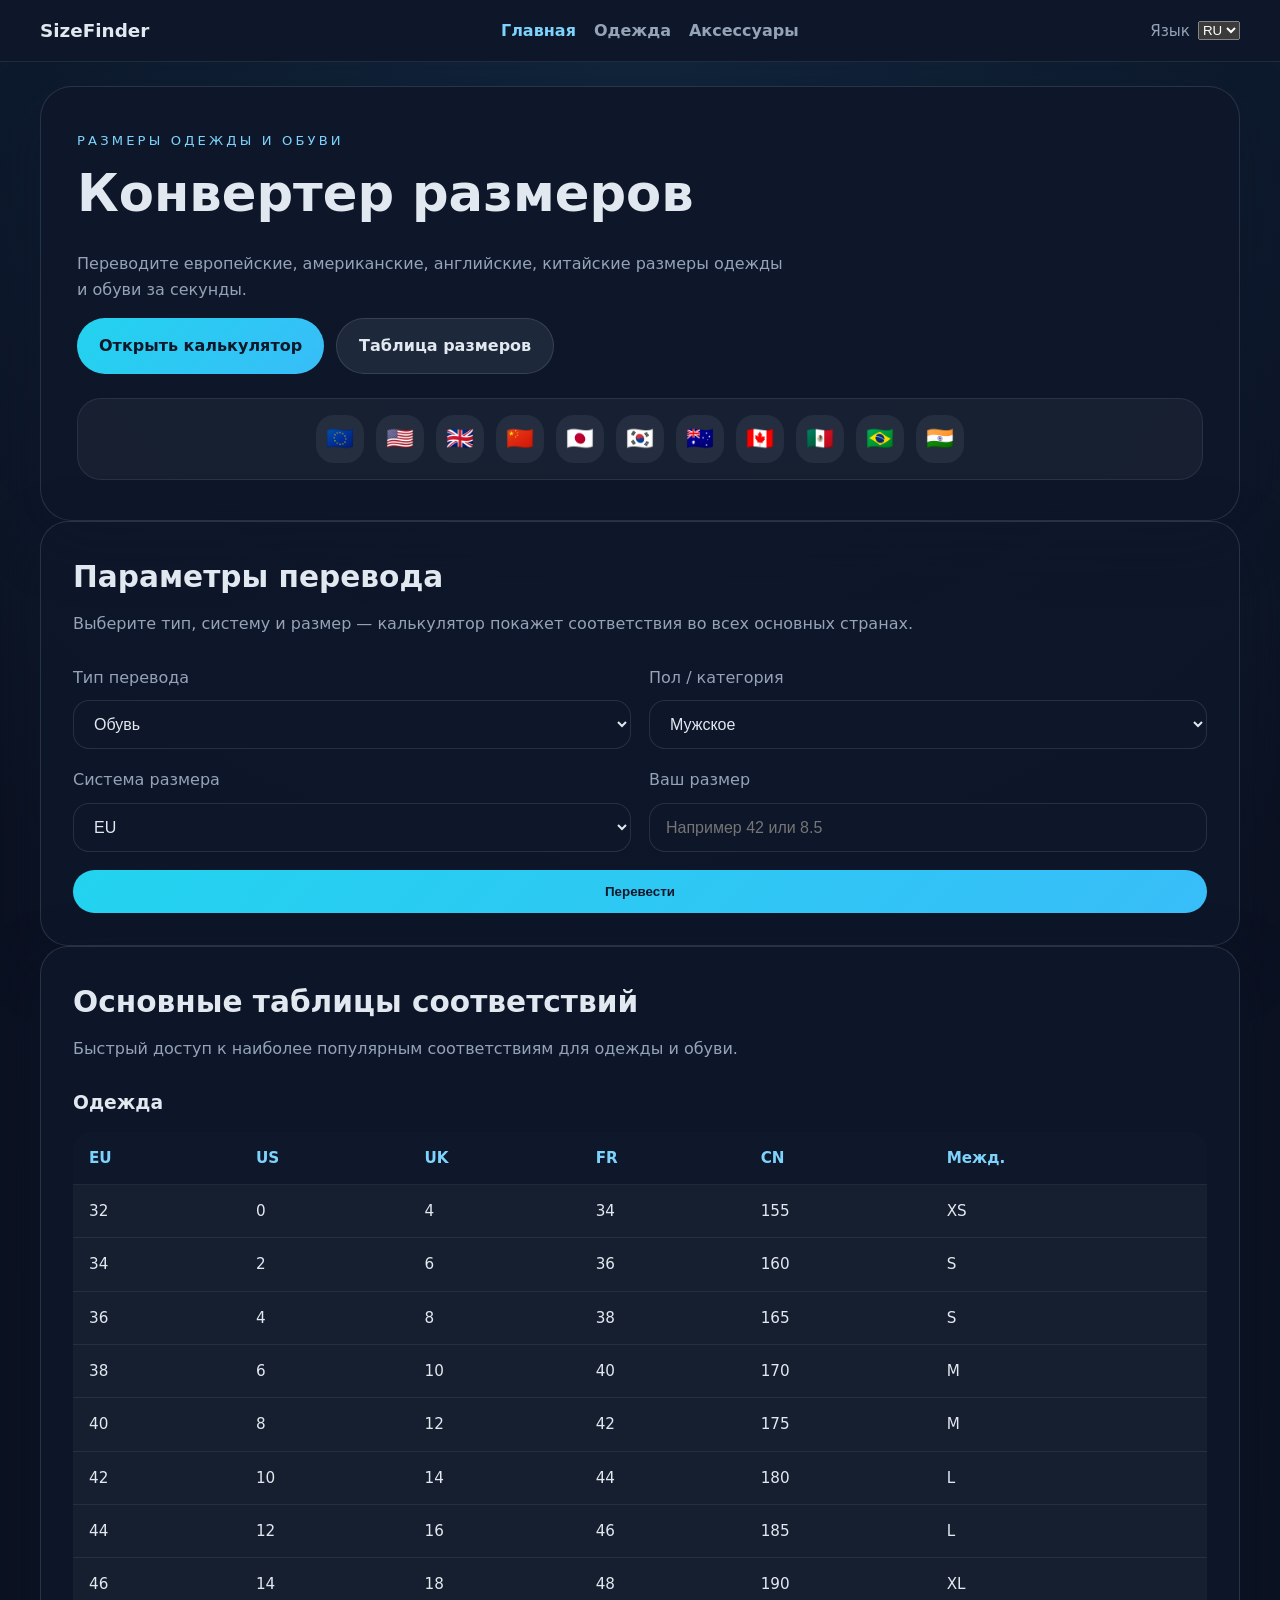
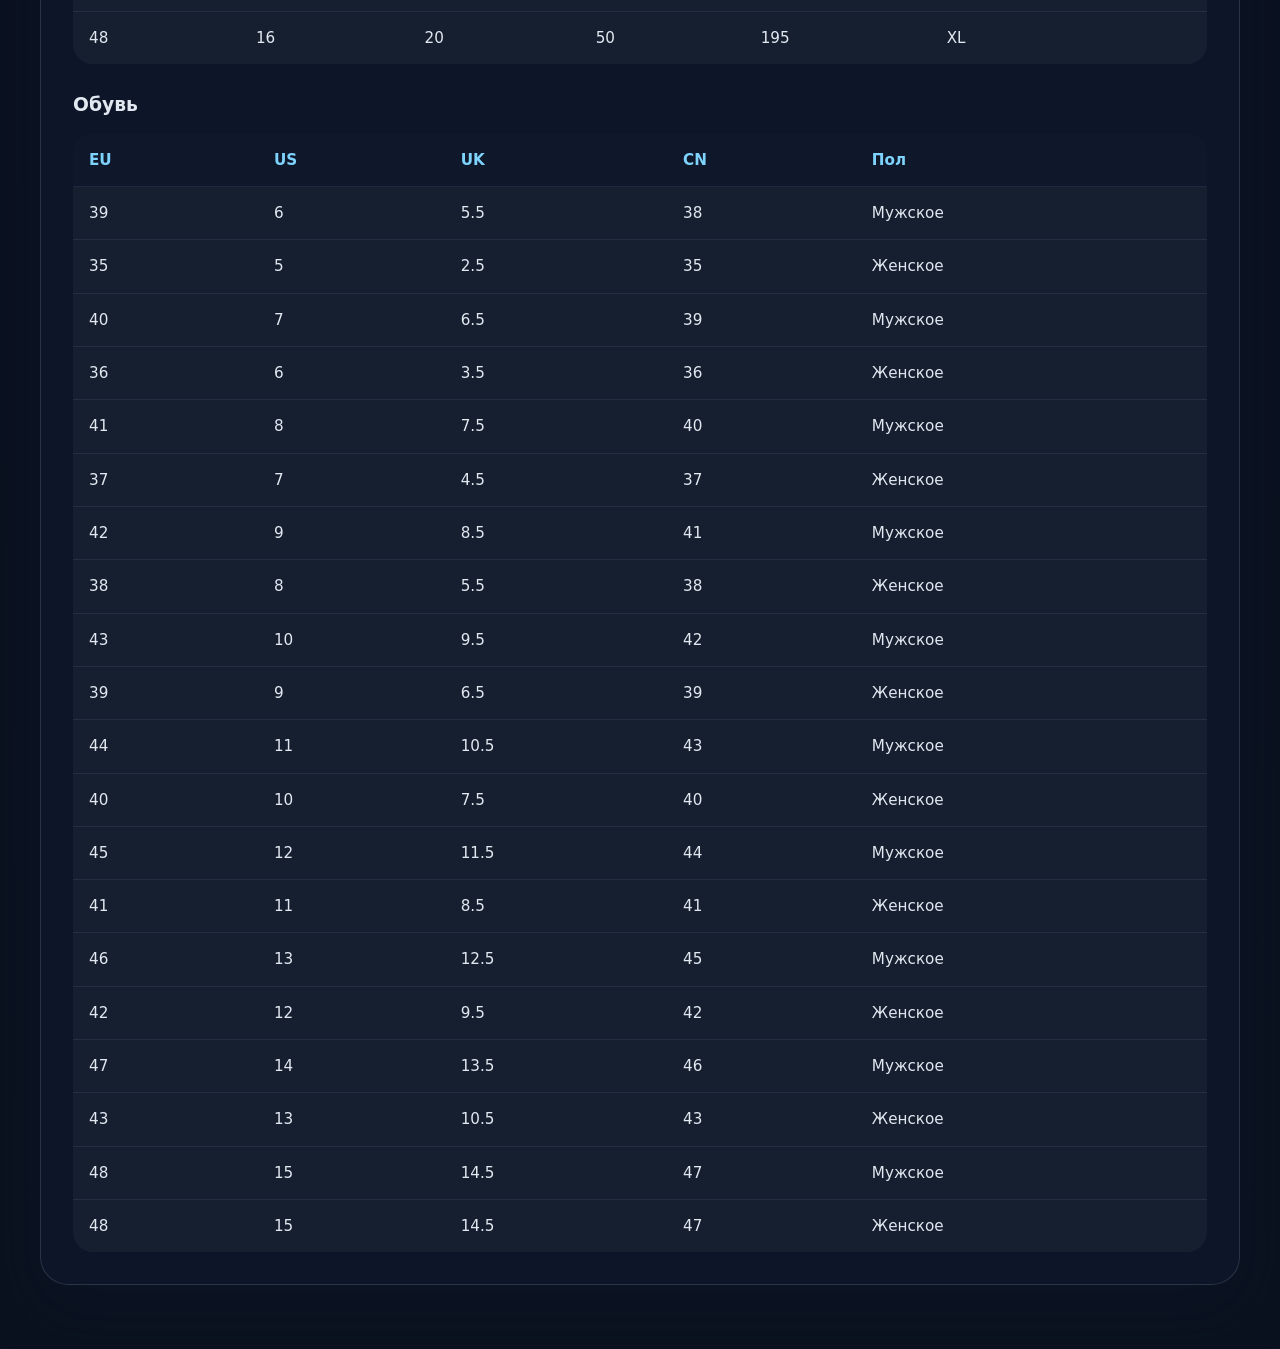
==== index.html @ 150a35ba "Initial commit" ====
<!DOCTYPE html>
<html lang="ru" data-page="index">
<head>
    <meta charset="UTF-8">
    <meta name="viewport" content="width=device-width, initial-scale=1.0">
    <meta name="description" content="Калькулятор перевода размеров одежды и обуви: EU, US, UK, CN и другие системы. Быстро и удобно." />
    <title>Конвертер размеров одежды и обуви</title>
    <link rel="stylesheet" href="styles.css" />
</head>
<body>
    <header class="site-header">
        <div class="container header-inner">
            <a class="brand" href="index.html">SizeFinder</a>
            <nav class="nav-links" id="navLinks">
                <a id="navHome" href="index.html" class="active">Главная</a>
                <a id="navClothing" href="clothing.html">Одежда</a>
                <a id="navAccessories" href="accessories.html">Аксессуары</a>
            </nav>
            <div class="header-actions">
                <label class="language-switcher">
                    <span id="langLabel">Язык</span>
                    <select id="languageSelect">
                        <option value="ru">RU</option>
                        <option value="en">EN</option>
                        <option value="fr">FR</option>
                        <option value="nl">NL</option>
                    </select>
                </label>
                <button class="menu-toggle" id="menuToggle" aria-label="Меню">☰</button>
            </div>
        </div>
    </header>

    <main class="page-shell">
        <section class="hero-banner">
            <div class="hero-copy">
                <span id="heroEyebrow" class="eyebrow">Конвертер размеров</span>
                <h1 id="heroTitle">Размеры одежды и обуви</h1>
                <p id="heroDescription">EU, US, UK, CN, JP, KR, AU, CA, MX, BR, IN и другие системы — всё в одном месте.</p>
                <div class="hero-actions">
                    <a id="openCalcBtn" href="clothing.html" class="btn btn-primary">Одежда</a>
                    <a id="tableBtn" href="accessories.html" class="btn btn-secondary">Аксессуары</a>
                </div>
            </div>
            <div class="hero-visual">
                <div class="flag-strip">
                    <span class="country-icon">🇪🇺</span>
                    <span class="country-icon">🇺🇸</span>
                    <span class="country-icon">🇬🇧</span>
                    <span class="country-icon">🇨🇳</span>
                    <span class="country-icon">🇯🇵</span>
                    <span class="country-icon">🇰🇷</span>
                    <span class="country-icon">🇦🇺</span>
                    <span class="country-icon">🇨🇦</span>
                    <span class="country-icon">🇲🇽</span>
                    <span class="country-icon">🇧🇷</span>
                    <span class="country-icon">🇮🇳</span>
                </div>
            </div>
        </section>

        <section class="panel section-card">
            <div class="section-header">
                <h2 id="section1Title">Параметры перевода</h2>
                <p id="section1Desc">Выберите тип, систему и размер — калькулятор покажет соответствия во всех основных странах.</p>
            </div>

            <div class="control-grid">
                <label>
                    <span id="categoryLabel">Тип перевода</span>
                    <select id="categorySelect">
                        <option value="shoes">Обувь</option>
                        <option value="clothing">Одежда</option>
                    </select>
                </label>
                <label>
                    <span id="genderLabel">Пол / категория</span>
                    <select id="genderSelect">
                        <option value="men">Мужское</option>
                        <option value="women">Женское</option>
                        <option value="kids">Детское</option>
                    </select>
                </label>
                <label>
                    <span id="systemLabel">Система размера</span>
                    <select id="sizeSystemSelect"></select>
                </label>
                <label>
                    <span id="sizeLabel">Ваш размер</span>
                    <input id="sizeInput" type="text" placeholder="Например 42 или 8.5" />
                </label>
                <button id="convertBtn" class="btn btn-primary btn-full">Перевести</button>
            </div>

            <div id="resultCard" class="result-card hidden">
                <h3>Результаты перевода</h3>
                <div id="resultList" class="result-list"></div>
                <p id="resultNote" class="result-note"></p>
            </div>
        </section>

        <section id="chart" class="panel section-card">
            <div class="section-header">
                <h2 id="section2Title">Основные таблицы соответствий</h2>
                <p id="section2Desc">Быстрый доступ к наиболее популярным соответствиям для одежды и обуви.</p>
            </div>

            <div class="table-wrapper">
                <h3 id="clothingTitle">Одежда</h3>
                <table>
                    <thead>
                        <tr>
                            <th id="clothingH1">EU</th>
                            <th id="clothingH2">US</th>
                            <th id="clothingH3">UK</th>
                            <th id="clothingH4">FR</th>
                            <th id="clothingH5">CN</th>
                            <th id="clothingH6">Межд.</th>
                        </tr>
                    </thead>
                    <tbody id="clothingTableBody"></tbody>
                </table>
            </div>

            <div class="table-wrapper">
                <h3 id="shoesTitle">Обувь</h3>
                <table>
                    <thead>
                        <tr>
                            <th id="shoesH1">EU</th>
                            <th id="shoesH2">US</th>
                            <th id="shoesH3">UK</th>
                            <th id="shoesH4">CN</th>
                            <th id="shoesH5">Пол</th>
                        </tr>
                    </thead>
                    <tbody id="shoesTableBody"></tbody>
                </table>
            </div>
        </section>
    </main>

    <script src="script.js"></script>
</body>
</html>
---- styles.css ----
:root {
    color-scheme: dark;
    --bg: #0f172a;
    --surface: #141d2f;
    --surface-soft: #1f2a47;
    --text: #e2e8f0;
    --text-muted: #94a3b8;
    --accent: #38bdf8;
    --accent-strong: #7dd3fc;
    --border: rgba(148, 163, 184, 0.2);
    --shadow: 0 20px 60px rgba(15, 23, 42, 0.4);
}

* {
    box-sizing: border-box;
}

html, body {
    margin: 0;
    min-height: 100%;
    font-family: Inter, system-ui, -apple-system, BlinkMacSystemFont, "Segoe UI", sans-serif;
    background: radial-gradient(circle at top, rgba(56, 189, 248, 0.12), transparent 35%),
                linear-gradient(180deg, #0b1122 0%, #0a121f 100%);
    color: var(--text);
}

body {
    line-height: 1.6;
}

img {
    max-width: 100%;
    display: block;
}

.page-shell {
    width: min(1200px, calc(100% - 32px));
    margin: 0 auto;
    padding: 24px 0 64px;
}

.hero-panel {
    display: grid;
    gap: 24px;
    align-items: center;
    padding: 40px 36px;
    border: 1px solid var(--border);
    border-radius: 32px;
    background: rgba(15, 23, 42, 0.92);
    box-shadow: var(--shadow);
}

.hero-banner {
    display: grid;
    gap: 24px;
    padding: 40px 36px;
    border: 1px solid var(--border);
    border-radius: 32px;
    background: rgba(15, 23, 42, 0.92);
    box-shadow: var(--shadow);
}

.hero-banner .hero-copy {
    max-width: 760px;
}

.hero-banner h1 {
    margin: 0;
    font-size: clamp(2rem, 4vw, 3.6rem);
}

.hero-banner p {
    color: var(--text-muted);
    max-width: 720px;
}

.flag-strip {
    display: flex;
    flex-wrap: wrap;
    gap: 12px;
    padding: 16px;
    justify-content: center;
    background: rgba(255, 255, 255, 0.04);
    border-radius: 24px;
    border: 1px solid rgba(148, 163, 184, 0.14);
}

.country-icon {
    display: inline-flex;
    align-items: center;
    justify-content: center;
    width: 48px;
    height: 48px;
    border-radius: 18px;
    background: rgba(148, 163, 184, 0.1);
    font-size: 1.4rem;
}

.calc-grid {
    margin-top: 28px;
    display: grid;
    gap: 18px;
    grid-template-columns: repeat(2, minmax(0, 1fr));
}

.calc-grid label {
    display: grid;
    gap: 10px;
    color: var(--text-muted);
}

.result-block {
    margin-top: 24px;
    padding: 24px;
    border-radius: 22px;
    background: rgba(15, 23, 42, 0.85);
    border: 1px solid rgba(56, 189, 248, 0.12);
}

.result-block h3 {
    margin: 0 0 14px;
}

.result-block .result-list {
    display: grid;
    gap: 10px;
}

.result-block .result-item {
    padding: 14px 18px;
}

.eyebrow {
    text-transform: uppercase;
    letter-spacing: 0.24em;
    color: var(--accent-strong);
    font-size: 0.82rem;
    margin-bottom: 12px;
}

.hero-panel h1 {
    margin: 0;
    font-size: clamp(2.2rem, 3.4vw, 4rem);
    line-height: 1.05;
}

.hero-panel p {
    max-width: 720px;
    color: var(--text-muted);
}

.site-header {
    position: sticky;
    top: 0;
    z-index: 20;
    background: rgba(15, 23, 42, 0.96);
    border-bottom: 1px solid rgba(148, 163, 184, 0.14);
}

.header-inner {
    display: flex;
    align-items: center;
    justify-content: space-between;
    gap: 16px;
    width: min(1200px, calc(100% - 32px));
    margin: 0 auto;
    padding: 16px 0;
}

.brand {
    font-size: 1.15rem;
    font-weight: 700;
    color: var(--text);
    text-decoration: none;
}

.nav-links {
    display: flex;
    gap: 18px;
    flex-wrap: wrap;
}

.nav-links a {
    color: var(--text-muted);
    text-decoration: none;
    font-weight: 600;
}

.nav-links a.active,
.nav-links a:hover {
    color: var(--accent-strong);
}

.header-actions {
    display: flex;
    align-items: center;
    gap: 12px;
}

.language-switcher {
    display: flex;
    align-items: center;
    gap: 8px;
    color: var(--text-muted);
    font-size: 0.95rem;
}

.menu-toggle {
    display: none;
    border: none;
    background: rgba(148, 163, 184, 0.12);
    color: var(--text);
    padding: 10px 14px;
    border-radius: 14px;
    cursor: pointer;
}

.hero-actions {
    display: flex;
    flex-wrap: wrap;
    gap: 12px;
}

.btn {
    display: inline-flex;
    align-items: center;
    justify-content: center;
    border: none;
    padding: 14px 22px;
    border-radius: 999px;
    text-decoration: none;
    font-weight: 600;
    cursor: pointer;
}

.btn-primary {
    background: linear-gradient(135deg, #22d3ee, #38bdf8);
    color: #0f172a;
}

.btn-secondary {
    background: rgba(148, 163, 184, 0.12);
    color: var(--text);
    border: 1px solid rgba(148, 163, 184, 0.2);
}

.main-content {
    display: grid;
    gap: 28px;
    margin-top: 32px;
}

.section-card {
    padding: 32px;
    border-radius: 28px;
    background: rgba(15, 23, 42, 0.92);
    border: 1px solid var(--border);
    box-shadow: var(--shadow);
}

.section-header h2 {
    margin: 0 0 10px;
    font-size: 1.85rem;
}

.section-header p {
    margin: 0;
    color: var(--text-muted);
}

.control-grid {
    margin-top: 28px;
    display: grid;
    gap: 18px;
    grid-template-columns: repeat(2, minmax(0, 1fr));
}

.control-grid label {
    display: grid;
    gap: 10px;
    color: var(--text-muted);
}

.control-grid select,
.control-grid input {
    width: 100%;
    padding: 14px 16px;
    border-radius: 16px;
    border: 1px solid rgba(148, 163, 184, 0.18);
    background: rgba(15, 23, 42, 0.8);
    color: var(--text);
    font-size: 1rem;
}

.control-grid select:focus,
.control-grid input:focus,
.btn:focus {
    outline: 2px solid rgba(56, 189, 248, 0.4);
    outline-offset: 2px;
}

.btn-full {
    grid-column: span 2;
}

.result-card {
    margin-top: 24px;
    padding: 24px;
    border-radius: 22px;
    background: rgba(15, 23, 42, 0.8);
    border: 1px solid rgba(56, 189, 248, 0.15);
}

.result-card.hidden {
    display: none;
}

.result-card h3 {
    margin: 0 0 18px;
    font-size: 1.35rem;
}

.result-list {
    display: grid;
    gap: 10px;
}

.result-item {
    display: grid;
    grid-template-columns: 1fr auto;
    gap: 12px;
    align-items: center;
    padding: 14px 18px;
    border-radius: 18px;
    background: rgba(255, 255, 255, 0.04);
}

.result-item span {
    color: var(--text-muted);
}

.result-note {
    margin-top: 14px;
    color: var(--text-muted);
}

.table-wrapper {
    margin-top: 26px;
}

.table-wrapper h3 {
    margin-bottom: 14px;
}

table {
    width: 100%;
    border-collapse: collapse;
    background: rgba(255, 255, 255, 0.04);
    border-radius: 20px;
    overflow: hidden;
}

th, td {
    padding: 14px 16px;
    text-align: left;
    border-bottom: 1px solid rgba(148, 163, 184, 0.12);
    font-size: 0.95rem;
}

th {
    color: var(--accent-strong);
    background: rgba(15, 23, 42, 0.96);
}

tbody tr:last-child td {
    border-bottom: none;
}

@media (max-width: 980px) {
    .hero-panel,
    .section-card,
    .page-shell {
        padding-left: 18px;
        padding-right: 18px;
    }

    .control-grid {
        grid-template-columns: 1fr;
    }

    .btn-full {
        grid-column: auto;
    }
}

@media (max-width: 820px) {
    .header-inner {
        flex-wrap: wrap;
        justify-content: space-between;
    }

    .nav-links {
        width: 100%;
        justify-content: center;
    }

    .hero-actions,
    .header-actions {
        width: 100%;
        justify-content: center;
    }
}

@media (max-width: 720px) {
    .menu-toggle {
        display: inline-flex;
    }

    .nav-links {
        display: none;
        flex-direction: column;
        gap: 12px;
        width: 100%;
        margin-top: 12px;
        background: rgba(15, 23, 42, 0.96);
        padding: 16px;
        border-radius: 20px;
        border: 1px solid rgba(148, 163, 184, 0.16);
    }

    .nav-links.open {
        display: flex;
    }
}

@media (max-width: 560px) {
    .hero-panel,
    .section-card,
    .page-shell {
        padding-left: 14px;
        padding-right: 14px;
    }

    .hero-panel,
    .section-card {
        padding: 24px;
    }
}
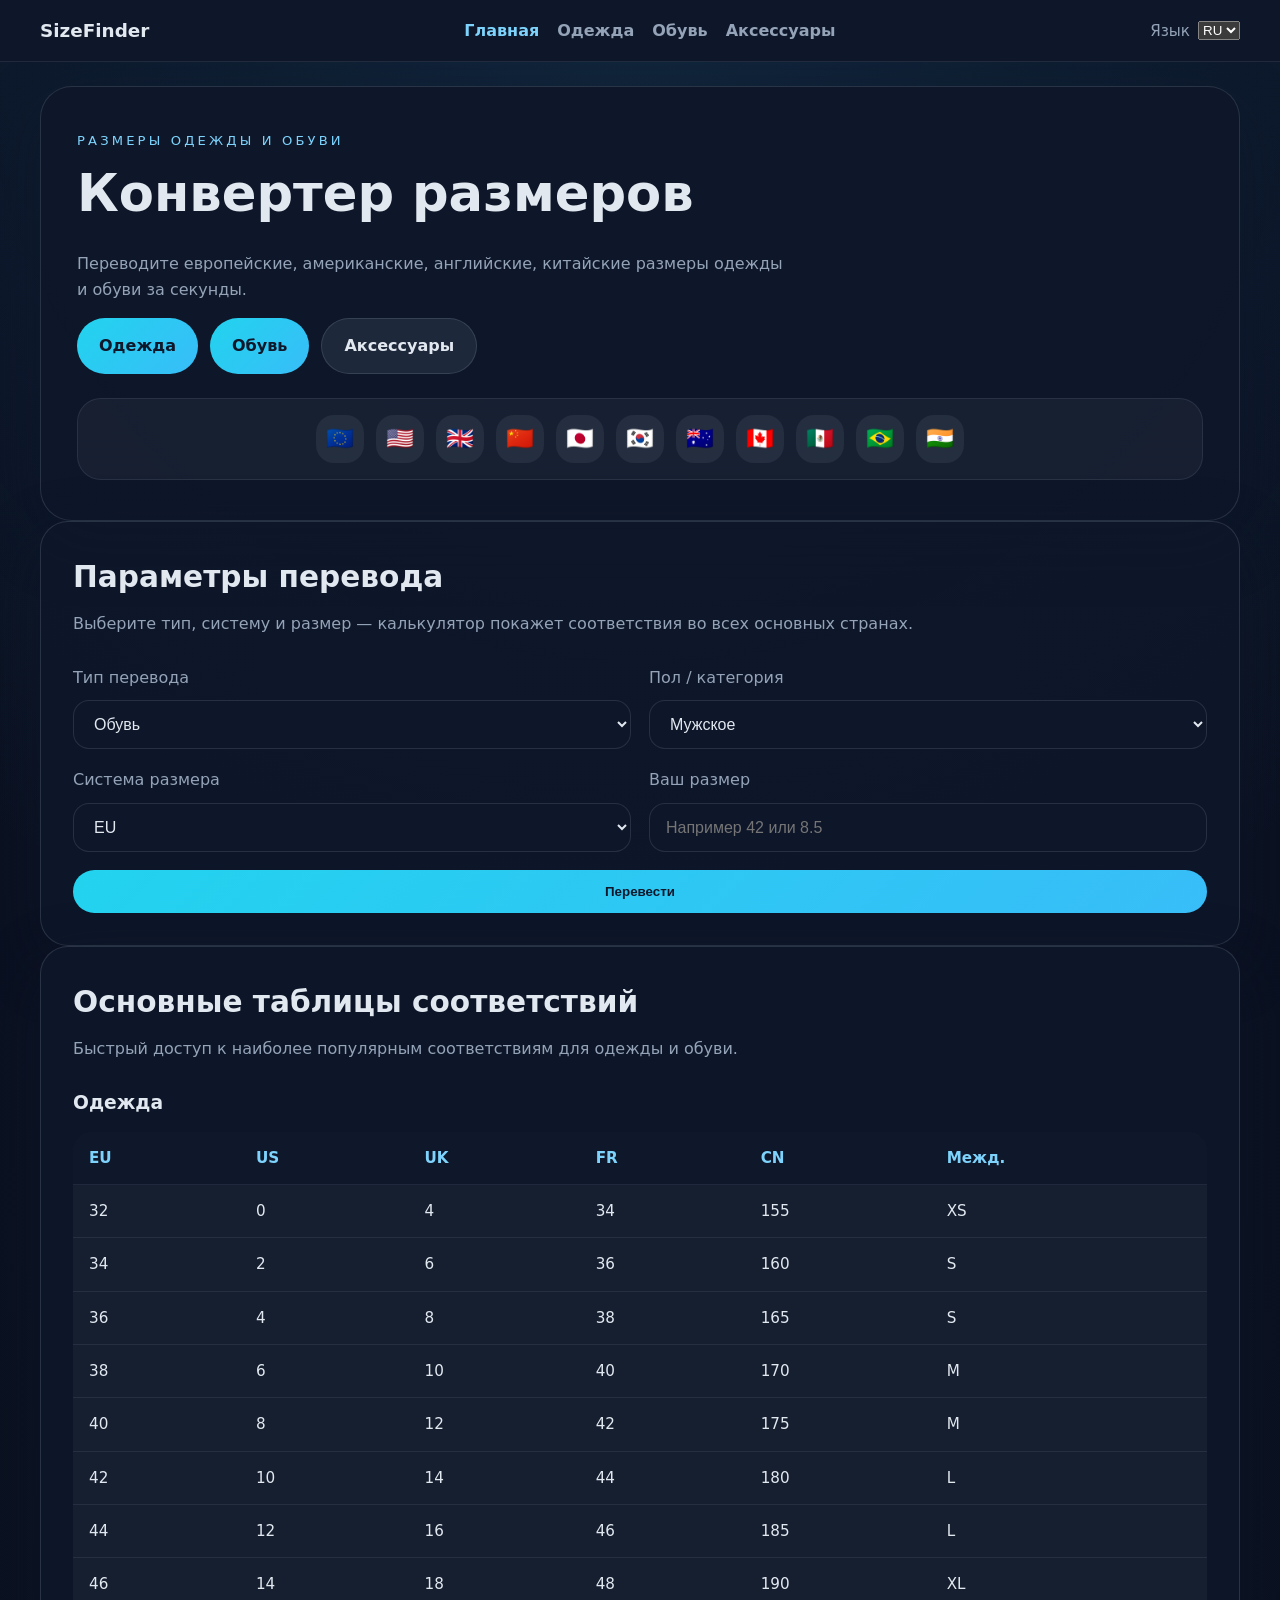
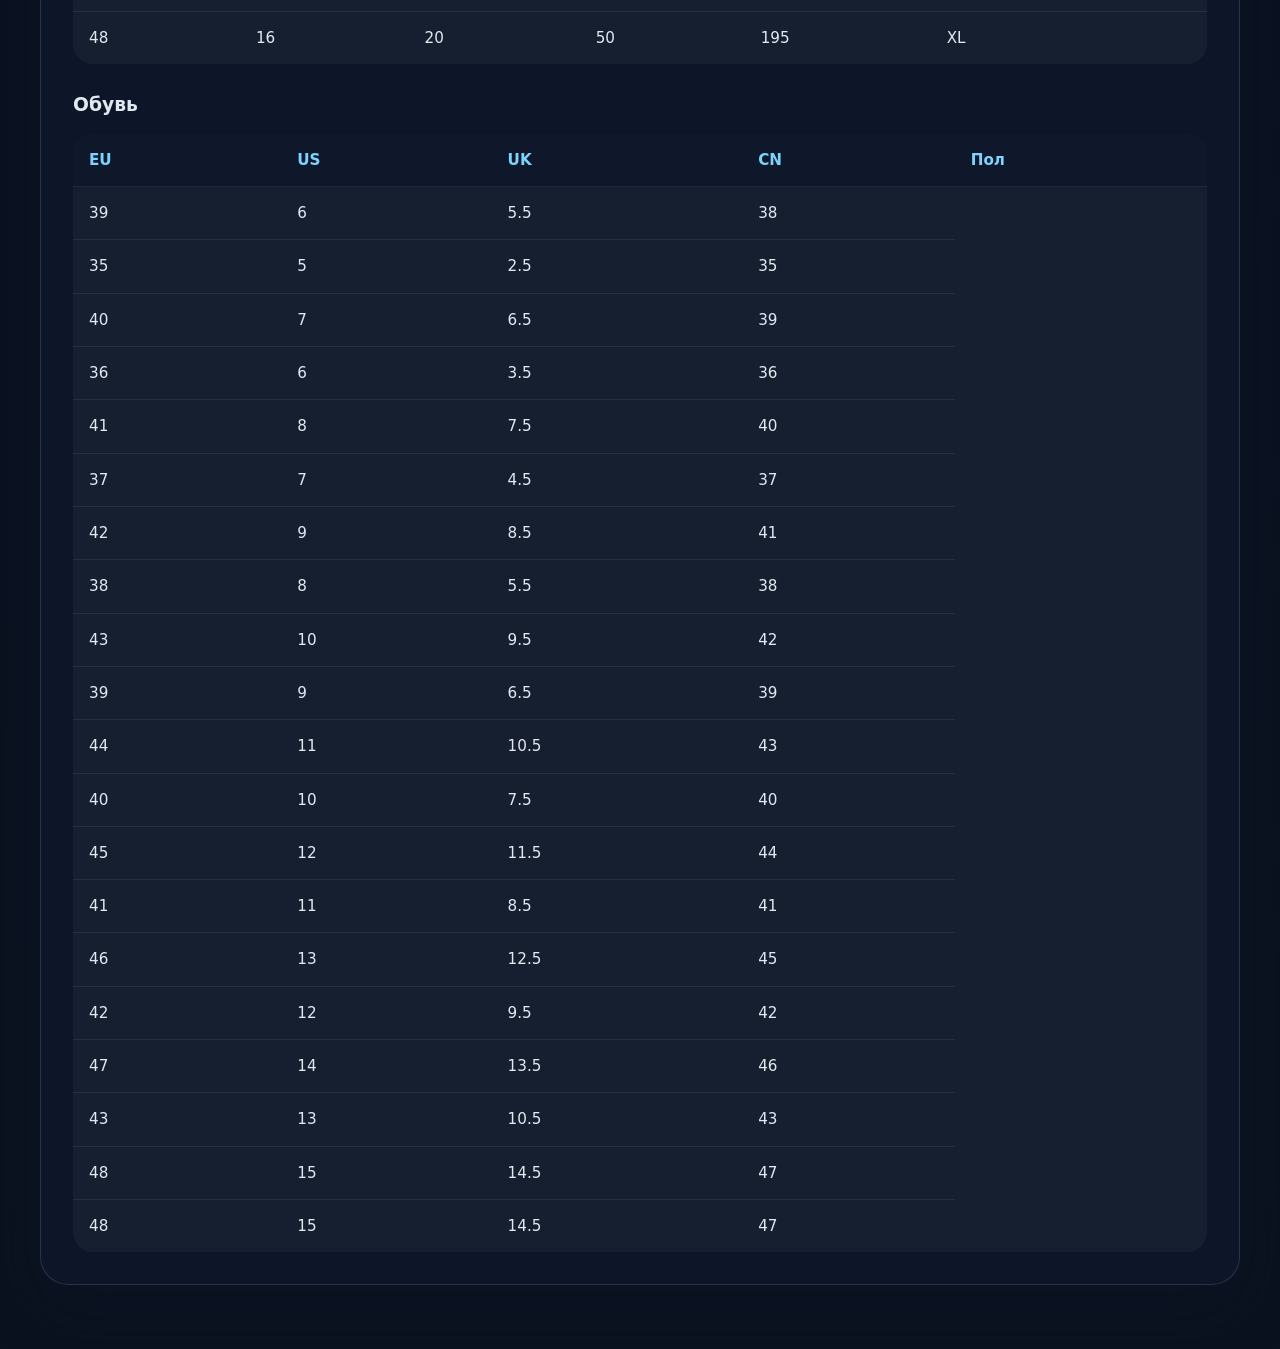
==== commit f96d53e6: "Update website" ====
--- a/index.html
+++ b/index.html
@@ -14,6 +14,7 @@
             <nav class="nav-links" id="navLinks">
                 <a id="navHome" href="index.html" class="active">Главная</a>
                 <a id="navClothing" href="clothing.html">Одежда</a>
+                <a id="navShoes" href="shoes.html">Обувь</a>
                 <a id="navAccessories" href="accessories.html">Аксессуары</a>
             </nav>
             <div class="header-actions">
@@ -34,12 +35,13 @@
     <main class="page-shell">
         <section class="hero-banner">
             <div class="hero-copy">
-                <span id="heroEyebrow" class="eyebrow">Конвертер размеров</span>
-                <h1 id="heroTitle">Размеры одежды и обуви</h1>
-                <p id="heroDescription">EU, US, UK, CN, JP, KR, AU, CA, MX, BR, IN и другие системы — всё в одном месте.</p>
+                <span id="heroEyebrow" class="eyebrow" data-translate="heroEyebrow">Конвертер размеров</span>
+                <h1 id="heroTitle" data-translate="indexTitle">Размеры одежды и обуви</h1>
+                <p id="heroDescription" data-translate="indexDescription">EU, US, UK, CN, JP, KR, AU, CA, MX, BR, IN и другие системы — всё в одном месте.</p>
                 <div class="hero-actions">
-                    <a id="openCalcBtn" href="clothing.html" class="btn btn-primary">Одежда</a>
-                    <a id="tableBtn" href="accessories.html" class="btn btn-secondary">Аксессуары</a>
+                    <a id="openCalcBtn" href="clothing.html" class="btn btn-primary" data-translate="navClothing">Одежда</a>
+                    <a id="shoesBtn" href="shoes.html" class="btn btn-primary" data-translate="navShoes">Обувь</a>
+                    <a id="tableBtn" href="accessories.html" class="btn btn-secondary" data-translate="navAccessories">Аксессуары</a>
                 </div>
             </div>
             <div class="hero-visual">
@@ -61,20 +63,20 @@
 
         <section class="panel section-card">
             <div class="section-header">
-                <h2 id="section1Title">Параметры перевода</h2>
-                <p id="section1Desc">Выберите тип, систему и размер — калькулятор покажет соответствия во всех основных странах.</p>
+                <h2 id="section1Title" data-translate="section1Title">Параметры перевода</h2>
+                <p id="section1Desc" data-translate="section1Desc">Выберите тип, систему и размер — калькулятор покажет соответствия во всех основных странах.</p>
             </div>
 
             <div class="control-grid">
                 <label>
-                    <span id="categoryLabel">Тип перевода</span>
+                    <span id="categoryLabel" data-translate="categoryLabel">Тип перевода</span>
                     <select id="categorySelect">
                         <option value="shoes">Обувь</option>
                         <option value="clothing">Одежда</option>
                     </select>
                 </label>
                 <label>
-                    <span id="genderLabel">Пол / категория</span>
+                    <span id="genderLabel" data-translate="genderLabel">Пол / категория</span>
                     <select id="genderSelect">
                         <option value="men">Мужское</option>
                         <option value="women">Женское</option>
@@ -82,18 +84,18 @@
                     </select>
                 </label>
                 <label>
-                    <span id="systemLabel">Система размера</span>
+                    <span id="systemLabel" data-translate="systemLabel">Система размера</span>
                     <select id="sizeSystemSelect"></select>
                 </label>
                 <label>
-                    <span id="sizeLabel">Ваш размер</span>
+                    <span id="sizeLabel" data-translate="sizeLabel">Ваш размер</span>
                     <input id="sizeInput" type="text" placeholder="Например 42 или 8.5" />
                 </label>
-                <button id="convertBtn" class="btn btn-primary btn-full">Перевести</button>
+                <button id="convertBtn" class="btn btn-primary btn-full" data-translate="convertBtn">Перевести</button>
             </div>
 
             <div id="resultCard" class="result-card hidden">
-                <h3>Результаты перевода</h3>
+                <h3 id="indexResultTitle" data-translate="translationResultsTitle">Результаты перевода</h3>
                 <div id="resultList" class="result-list"></div>
                 <p id="resultNote" class="result-note"></p>
             </div>
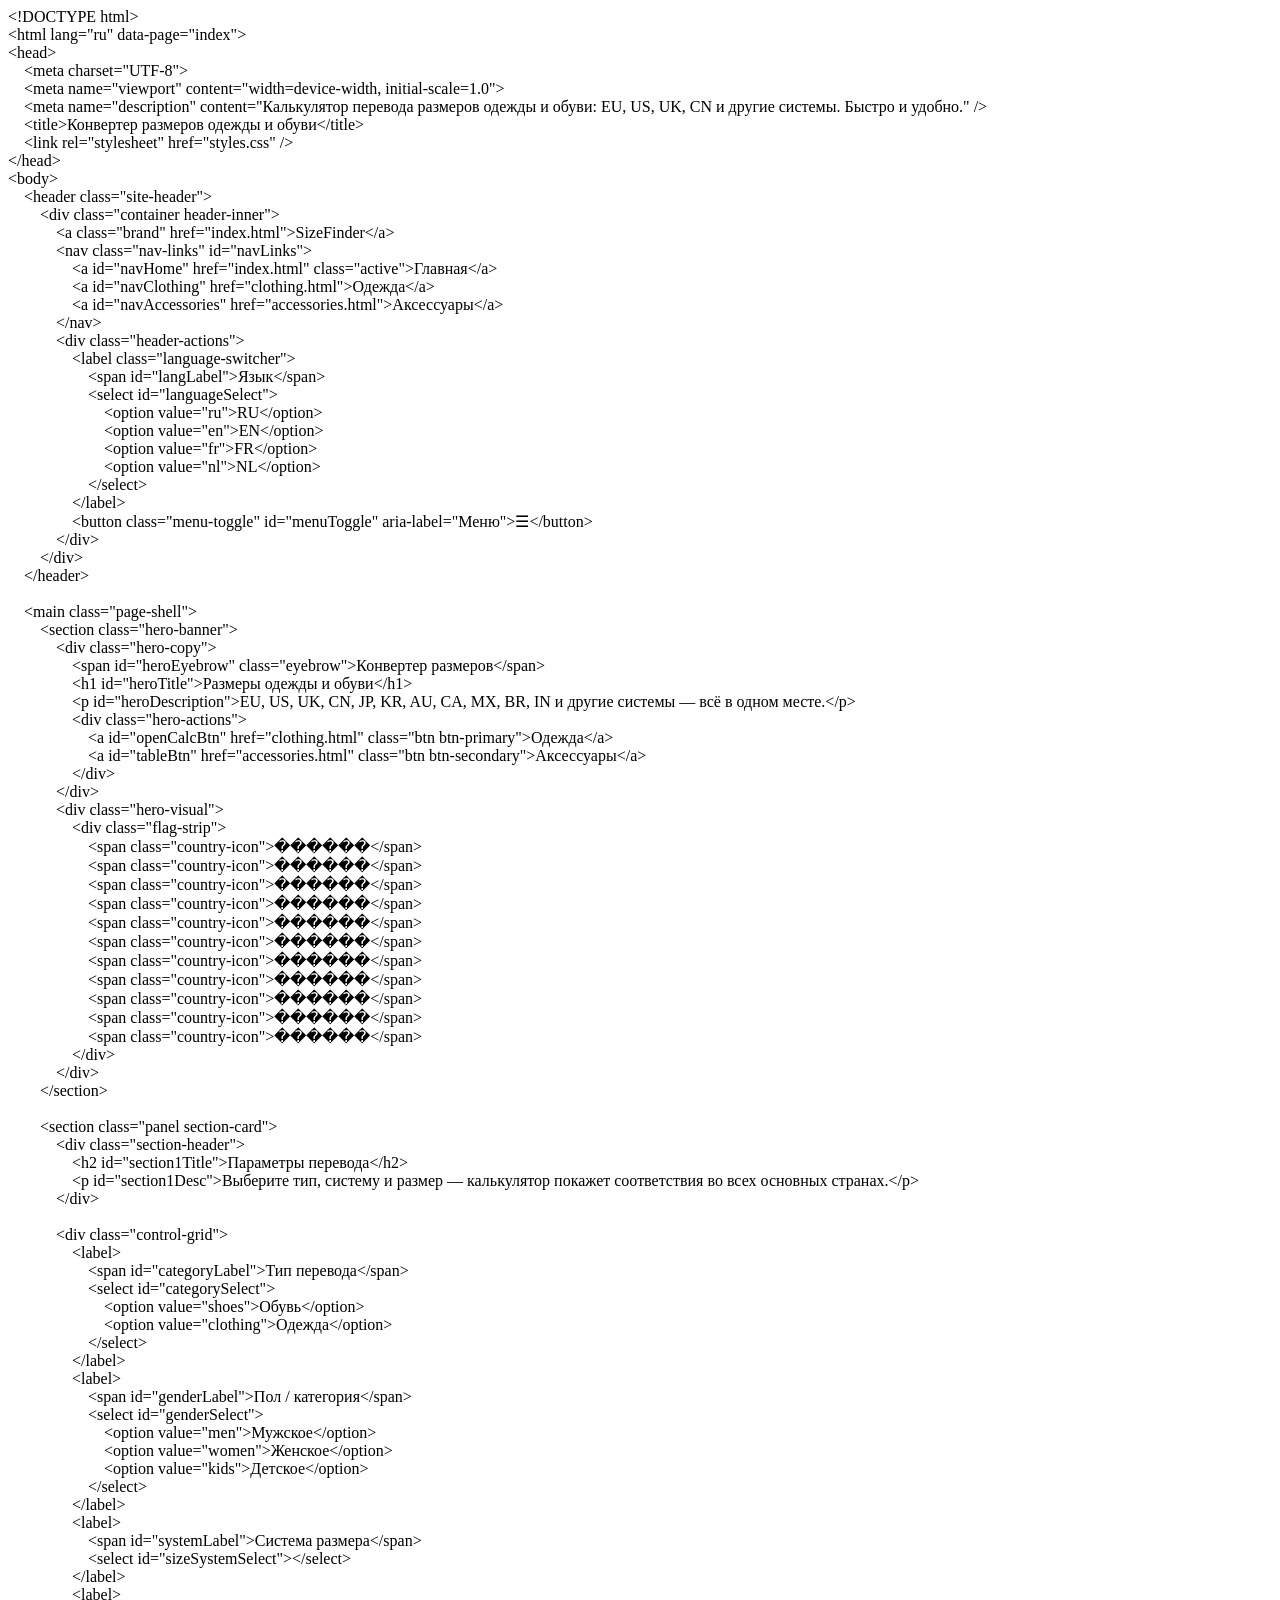
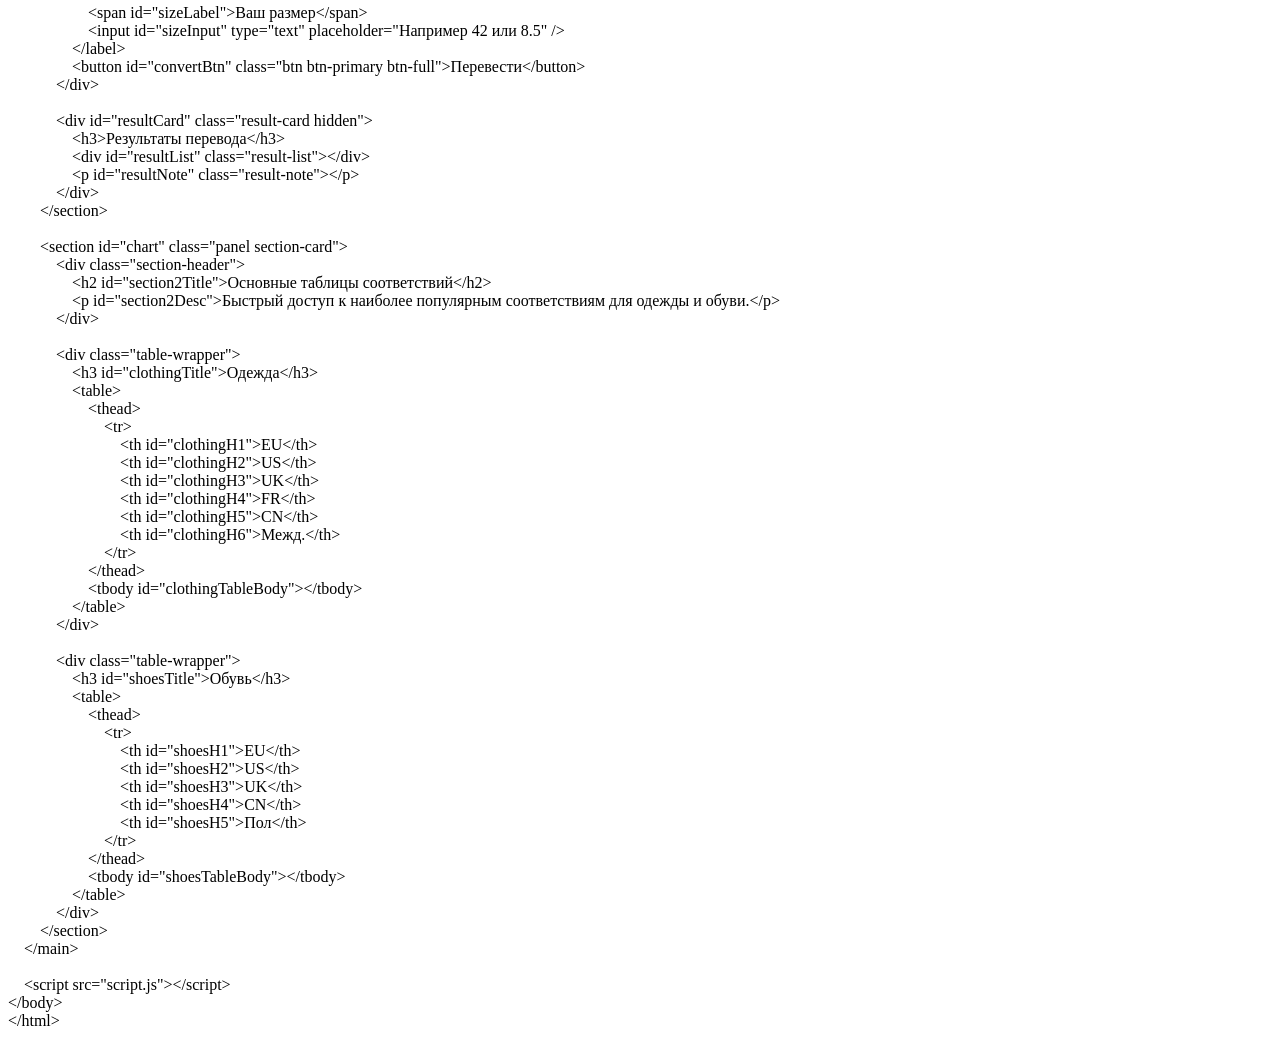
==== commit ac427aed: "Update website" ====
--- a/index.html
+++ b/index.html
@@ -1,147 +1,1077 @@
-<!DOCTYPE html>
-<html lang="ru" data-page="index">
-<head>
-    <meta charset="UTF-8">
-    <meta name="viewport" content="width=device-width, initial-scale=1.0">
-    <meta name="description" content="Калькулятор перевода размеров одежды и обуви: EU, US, UK, CN и другие системы. Быстро и удобно." />
-    <title>Конвертер размеров одежды и обуви</title>
-    <link rel="stylesheet" href="styles.css" />
-</head>
-<body>
-    <header class="site-header">
-        <div class="container header-inner">
-            <a class="brand" href="index.html">SizeFinder</a>
-            <nav class="nav-links" id="navLinks">
-                <a id="navHome" href="index.html" class="active">Главная</a>
-                <a id="navClothing" href="clothing.html">Одежда</a>
-                <a id="navShoes" href="shoes.html">Обувь</a>
-                <a id="navAccessories" href="accessories.html">Аксессуары</a>
-            </nav>
-            <div class="header-actions">
-                <label class="language-switcher">
-                    <span id="langLabel">Язык</span>
-                    <select id="languageSelect">
-                        <option value="ru">RU</option>
-                        <option value="en">EN</option>
-                        <option value="fr">FR</option>
-                        <option value="nl">NL</option>
-                    </select>
-                </label>
-                <button class="menu-toggle" id="menuToggle" aria-label="Меню">☰</button>
-            </div>
-        </div>
-    </header>
-
-    <main class="page-shell">
-        <section class="hero-banner">
-            <div class="hero-copy">
-                <span id="heroEyebrow" class="eyebrow" data-translate="heroEyebrow">Конвертер размеров</span>
-                <h1 id="heroTitle" data-translate="indexTitle">Размеры одежды и обуви</h1>
-                <p id="heroDescription" data-translate="indexDescription">EU, US, UK, CN, JP, KR, AU, CA, MX, BR, IN и другие системы — всё в одном месте.</p>
-                <div class="hero-actions">
-                    <a id="openCalcBtn" href="clothing.html" class="btn btn-primary" data-translate="navClothing">Одежда</a>
-                    <a id="shoesBtn" href="shoes.html" class="btn btn-primary" data-translate="navShoes">Обувь</a>
-                    <a id="tableBtn" href="accessories.html" class="btn btn-secondary" data-translate="navAccessories">Аксессуары</a>
-                </div>
-            </div>
-            <div class="hero-visual">
-                <div class="flag-strip">
-                    <span class="country-icon">🇪🇺</span>
-                    <span class="country-icon">🇺🇸</span>
-                    <span class="country-icon">🇬🇧</span>
-                    <span class="country-icon">🇨🇳</span>
-                    <span class="country-icon">🇯🇵</span>
-                    <span class="country-icon">🇰🇷</span>
-                    <span class="country-icon">🇦🇺</span>
-                    <span class="country-icon">🇨🇦</span>
-                    <span class="country-icon">🇲🇽</span>
-                    <span class="country-icon">🇧🇷</span>
-                    <span class="country-icon">🇮🇳</span>
-                </div>
-            </div>
-        </section>
-
-        <section class="panel section-card">
-            <div class="section-header">
-                <h2 id="section1Title" data-translate="section1Title">Параметры перевода</h2>
-                <p id="section1Desc" data-translate="section1Desc">Выберите тип, систему и размер — калькулятор покажет соответствия во всех основных странах.</p>
-            </div>
-
-            <div class="control-grid">
-                <label>
-                    <span id="categoryLabel" data-translate="categoryLabel">Тип перевода</span>
-                    <select id="categorySelect">
-                        <option value="shoes">Обувь</option>
-                        <option value="clothing">Одежда</option>
-                    </select>
-                </label>
-                <label>
-                    <span id="genderLabel" data-translate="genderLabel">Пол / категория</span>
-                    <select id="genderSelect">
-                        <option value="men">Мужское</option>
-                        <option value="women">Женское</option>
-                        <option value="kids">Детское</option>
-                    </select>
-                </label>
-                <label>
-                    <span id="systemLabel" data-translate="systemLabel">Система размера</span>
-                    <select id="sizeSystemSelect"></select>
-                </label>
-                <label>
-                    <span id="sizeLabel" data-translate="sizeLabel">Ваш размер</span>
-                    <input id="sizeInput" type="text" placeholder="Например 42 или 8.5" />
-                </label>
-                <button id="convertBtn" class="btn btn-primary btn-full" data-translate="convertBtn">Перевести</button>
-            </div>
-
-            <div id="resultCard" class="result-card hidden">
-                <h3 id="indexResultTitle" data-translate="translationResultsTitle">Результаты перевода</h3>
-                <div id="resultList" class="result-list"></div>
-                <p id="resultNote" class="result-note"></p>
-            </div>
-        </section>
-
-        <section id="chart" class="panel section-card">
-            <div class="section-header">
-                <h2 id="section2Title">Основные таблицы соответствий</h2>
-                <p id="section2Desc">Быстрый доступ к наиболее популярным соответствиям для одежды и обуви.</p>
-            </div>
-
-            <div class="table-wrapper">
-                <h3 id="clothingTitle">Одежда</h3>
-                <table>
-                    <thead>
-                        <tr>
-                            <th id="clothingH1">EU</th>
-                            <th id="clothingH2">US</th>
-                            <th id="clothingH3">UK</th>
-                            <th id="clothingH4">FR</th>
-                            <th id="clothingH5">CN</th>
-                            <th id="clothingH6">Межд.</th>
-                        </tr>
-                    </thead>
-                    <tbody id="clothingTableBody"></tbody>
-                </table>
-            </div>
-
-            <div class="table-wrapper">
-                <h3 id="shoesTitle">Обувь</h3>
-                <table>
-                    <thead>
-                        <tr>
-                            <th id="shoesH1">EU</th>
-                            <th id="shoesH2">US</th>
-                            <th id="shoesH3">UK</th>
-                            <th id="shoesH4">CN</th>
-                            <th id="shoesH5">Пол</th>
-                        </tr>
-                    </thead>
-                    <tbody id="shoesTableBody"></tbody>
-                </table>
-            </div>
-        </section>
-    </main>
-
-    <script src="script.js"></script>
-</body>
-</html>
+<html xmlns:o="urn:schemas-microsoft-com:office:office" xmlns:w="urn:schemas-microsoft-com:office:word" xmlns:dt="uuid:C2F41010-65B3-11d1-A29F-00AA00C14882" xmlns="http://www.w3.org/TR/REC-html40"><head><meta http-equiv=Content-Type  content="text/html; charset=utf-8" ><meta name=ProgId  content=Word.Document ><meta name=Generator  content="Microsoft Word 14" ><meta name=Originator  content="Microsoft Word 14" ><title></title><!--[if gte mso 9]><xml><o:DocumentProperties><o:Author>max</o:Author><o:LastAuthor>max</o:LastAuthor><o:Revision>1</o:Revision><o:Pages>1</o:Pages><o:Lines>1</o:Lines><o:Paragraphs>1</o:Paragraphs></o:DocumentProperties><o:CustomDocumentProperties><o:KSOProductBuildVer dt:dt="string" >1033-11.1.0.11723</o:KSOProductBuildVer></o:CustomDocumentProperties></xml><![endif]--><!--[if gte mso 9]><xml><o:OfficeDocumentSettings></o:OfficeDocumentSettings></xml><![endif]--><!--[if gte mso 9]><xml><w:WordDocument><w:BrowserLevel>MicrosoftInternetExplorer4</w:BrowserLevel><w:DisplayHorizontalDrawingGridEvery>0</w:DisplayHorizontalDrawingGridEvery><w:DisplayVerticalDrawingGridEvery>2</w:DisplayVerticalDrawingGridEvery><w:DocumentKind>DocumentNotSpecified</w:DocumentKind><w:DrawingGridVerticalSpacing>7.8 磅</w:DrawingGridVerticalSpacing><w:View>Web</w:View><w:Compatibility></w:Compatibility><w:Zoom>0</w:Zoom></w:WordDocument></xml><![endif]--><!--[if gte mso 9]><xml><w:LatentStyles DefLockedState="false"  DefUnhideWhenUsed="true"  DefSemiHidden="true"  DefQFormat="false"  DefPriority="99"  LatentStyleCount="260" >
+<w:LsdException Locked="false"  Priority="0"  SemiHidden="false"  UnhideWhenUsed="false"  QFormat="true"  Name="Normal" ></w:LsdException>
+<w:LsdException Locked="false"  Priority="0"  SemiHidden="false"  UnhideWhenUsed="false"  QFormat="true"  Name="heading 1" ></w:LsdException>
+<w:LsdException Locked="false"  Priority="0"  SemiHidden="false"  QFormat="true"  Name="heading 2" ></w:LsdException>
+<w:LsdException Locked="false"  Priority="0"  SemiHidden="false"  QFormat="true"  Name="heading 3" ></w:LsdException>
+<w:LsdException Locked="false"  Priority="0"  SemiHidden="false"  QFormat="true"  Name="heading 4" ></w:LsdException>
+<w:LsdException Locked="false"  Priority="0"  SemiHidden="false"  QFormat="true"  Name="heading 5" ></w:LsdException>
+<w:LsdException Locked="false"  Priority="0"  SemiHidden="false"  QFormat="true"  Name="heading 6" ></w:LsdException>
+<w:LsdException Locked="false"  Priority="0"  SemiHidden="false"  QFormat="true"  Name="heading 7" ></w:LsdException>
+<w:LsdException Locked="false"  Priority="0"  SemiHidden="false"  QFormat="true"  Name="heading 8" ></w:LsdException>
+<w:LsdException Locked="false"  Priority="0"  SemiHidden="false"  QFormat="true"  Name="heading 9" ></w:LsdException>
+<w:LsdException Locked="false"  Priority="0"  SemiHidden="false"  UnhideWhenUsed="false"  Name="index 1" ></w:LsdException>
+<w:LsdException Locked="false"  Priority="0"  SemiHidden="false"  UnhideWhenUsed="false"  Name="index 2" ></w:LsdException>
+<w:LsdException Locked="false"  Priority="0"  SemiHidden="false"  UnhideWhenUsed="false"  Name="index 3" ></w:LsdException>
+<w:LsdException Locked="false"  Priority="0"  SemiHidden="false"  UnhideWhenUsed="false"  Name="index 4" ></w:LsdException>
+<w:LsdException Locked="false"  Priority="0"  SemiHidden="false"  UnhideWhenUsed="false"  Name="index 5" ></w:LsdException>
+<w:LsdException Locked="false"  Priority="0"  SemiHidden="false"  UnhideWhenUsed="false"  Name="index 6" ></w:LsdException>
+<w:LsdException Locked="false"  Priority="0"  SemiHidden="false"  UnhideWhenUsed="false"  Name="index 7" ></w:LsdException>
+<w:LsdException Locked="false"  Priority="0"  SemiHidden="false"  UnhideWhenUsed="false"  Name="index 8" ></w:LsdException>
+<w:LsdException Locked="false"  Priority="0"  SemiHidden="false"  UnhideWhenUsed="false"  Name="index 9" ></w:LsdException>
+<w:LsdException Locked="false"  Priority="0"  SemiHidden="false"  UnhideWhenUsed="false"  Name="toc 1" ></w:LsdException>
+<w:LsdException Locked="false"  Priority="0"  SemiHidden="false"  UnhideWhenUsed="false"  Name="toc 2" ></w:LsdException>
+<w:LsdException Locked="false"  Priority="0"  SemiHidden="false"  UnhideWhenUsed="false"  Name="toc 3" ></w:LsdException>
+<w:LsdException Locked="false"  Priority="0"  SemiHidden="false"  UnhideWhenUsed="false"  Name="toc 4" ></w:LsdException>
+<w:LsdException Locked="false"  Priority="0"  SemiHidden="false"  UnhideWhenUsed="false"  Name="toc 5" ></w:LsdException>
+<w:LsdException Locked="false"  Priority="0"  SemiHidden="false"  UnhideWhenUsed="false"  Name="toc 6" ></w:LsdException>
+<w:LsdException Locked="false"  Priority="0"  SemiHidden="false"  UnhideWhenUsed="false"  Name="toc 7" ></w:LsdException>
+<w:LsdException Locked="false"  Priority="0"  SemiHidden="false"  UnhideWhenUsed="false"  Name="toc 8" ></w:LsdException>
+<w:LsdException Locked="false"  Priority="0"  SemiHidden="false"  UnhideWhenUsed="false"  Name="toc 9" ></w:LsdException>
+<w:LsdException Locked="false"  Priority="0"  SemiHidden="false"  UnhideWhenUsed="false"  Name="Normal Indent" ></w:LsdException>
+<w:LsdException Locked="false"  Priority="0"  SemiHidden="false"  UnhideWhenUsed="false"  Name="footnote text" ></w:LsdException>
+<w:LsdException Locked="false"  Priority="0"  SemiHidden="false"  UnhideWhenUsed="false"  Name="annotation text" ></w:LsdException>
+<w:LsdException Locked="false"  Priority="0"  SemiHidden="false"  UnhideWhenUsed="false"  Name="header" ></w:LsdException>
+<w:LsdException Locked="false"  Priority="0"  SemiHidden="false"  UnhideWhenUsed="false"  Name="footer" ></w:LsdException>
+<w:LsdException Locked="false"  Priority="0"  SemiHidden="false"  UnhideWhenUsed="false"  Name="index heading" ></w:LsdException>
+<w:LsdException Locked="false"  Priority="0"  SemiHidden="false"  QFormat="true"  Name="caption" ></w:LsdException>
+<w:LsdException Locked="false"  Priority="0"  SemiHidden="false"  UnhideWhenUsed="false"  Name="table of figures" ></w:LsdException>
+<w:LsdException Locked="false"  Priority="0"  SemiHidden="false"  UnhideWhenUsed="false"  Name="envelope address" ></w:LsdException>
+<w:LsdException Locked="false"  Priority="0"  SemiHidden="false"  UnhideWhenUsed="false"  Name="envelope return" ></w:LsdException>
+<w:LsdException Locked="false"  Priority="0"  SemiHidden="false"  UnhideWhenUsed="false"  Name="footnote reference" ></w:LsdException>
+<w:LsdException Locked="false"  Priority="0"  SemiHidden="false"  UnhideWhenUsed="false"  Name="annotation reference" ></w:LsdException>
+<w:LsdException Locked="false"  Priority="0"  SemiHidden="false"  UnhideWhenUsed="false"  Name="line number" ></w:LsdException>
+<w:LsdException Locked="false"  Priority="0"  SemiHidden="false"  UnhideWhenUsed="false"  Name="page number" ></w:LsdException>
+<w:LsdException Locked="false"  Priority="0"  SemiHidden="false"  UnhideWhenUsed="false"  Name="endnote reference" ></w:LsdException>
+<w:LsdException Locked="false"  Priority="0"  SemiHidden="false"  UnhideWhenUsed="false"  Name="endnote text" ></w:LsdException>
+<w:LsdException Locked="false"  Priority="0"  SemiHidden="false"  UnhideWhenUsed="false"  Name="table of authorities" ></w:LsdException>
+<w:LsdException Locked="false"  Priority="0"  SemiHidden="false"  UnhideWhenUsed="false"  Name="macro" ></w:LsdException>
+<w:LsdException Locked="false"  Priority="0"  SemiHidden="false"  UnhideWhenUsed="false"  Name="toa heading" ></w:LsdException>
+<w:LsdException Locked="false"  Priority="0"  SemiHidden="false"  UnhideWhenUsed="false"  Name="List" ></w:LsdException>
+<w:LsdException Locked="false"  Priority="0"  SemiHidden="false"  UnhideWhenUsed="false"  Name="List Bullet" ></w:LsdException>
+<w:LsdException Locked="false"  Priority="0"  SemiHidden="false"  UnhideWhenUsed="false"  Name="List Number" ></w:LsdException>
+<w:LsdException Locked="false"  Priority="0"  SemiHidden="false"  UnhideWhenUsed="false"  Name="List 2" ></w:LsdException>
+<w:LsdException Locked="false"  Priority="0"  SemiHidden="false"  UnhideWhenUsed="false"  Name="List 3" ></w:LsdException>
+<w:LsdException Locked="false"  Priority="0"  SemiHidden="false"  UnhideWhenUsed="false"  Name="List 4" ></w:LsdException>
+<w:LsdException Locked="false"  Priority="0"  SemiHidden="false"  UnhideWhenUsed="false"  Name="List 5" ></w:LsdException>
+<w:LsdException Locked="false"  Priority="0"  SemiHidden="false"  UnhideWhenUsed="false"  Name="List Bullet 2" ></w:LsdException>
+<w:LsdException Locked="false"  Priority="0"  SemiHidden="false"  UnhideWhenUsed="false"  Name="List Bullet 3" ></w:LsdException>
+<w:LsdException Locked="false"  Priority="0"  SemiHidden="false"  UnhideWhenUsed="false"  Name="List Bullet 4" ></w:LsdException>
+<w:LsdException Locked="false"  Priority="0"  SemiHidden="false"  UnhideWhenUsed="false"  Name="List Bullet 5" ></w:LsdException>
+<w:LsdException Locked="false"  Priority="0"  SemiHidden="false"  UnhideWhenUsed="false"  Name="List Number 2" ></w:LsdException>
+<w:LsdException Locked="false"  Priority="0"  SemiHidden="false"  UnhideWhenUsed="false"  Name="List Number 3" ></w:LsdException>
+<w:LsdException Locked="false"  Priority="0"  SemiHidden="false"  UnhideWhenUsed="false"  Name="List Number 4" ></w:LsdException>
+<w:LsdException Locked="false"  Priority="0"  SemiHidden="false"  UnhideWhenUsed="false"  Name="List Number 5" ></w:LsdException>
+<w:LsdException Locked="false"  Priority="0"  SemiHidden="false"  UnhideWhenUsed="false"  QFormat="true"  Name="Title" ></w:LsdException>
+<w:LsdException Locked="false"  Priority="0"  SemiHidden="false"  UnhideWhenUsed="false"  Name="Closing" ></w:LsdException>
+<w:LsdException Locked="false"  Priority="0"  SemiHidden="false"  UnhideWhenUsed="false"  Name="Signature" ></w:LsdException>
+<w:LsdException Locked="false"  Priority="0"  UnhideWhenUsed="false"  Name="Default Paragraph Font" ></w:LsdException>
+<w:LsdException Locked="false"  Priority="0"  SemiHidden="false"  UnhideWhenUsed="false"  Name="Body Text" ></w:LsdException>
+<w:LsdException Locked="false"  Priority="0"  SemiHidden="false"  UnhideWhenUsed="false"  Name="Body Text Indent" ></w:LsdException>
+<w:LsdException Locked="false"  Priority="0"  SemiHidden="false"  UnhideWhenUsed="false"  Name="List Continue" ></w:LsdException>
+<w:LsdException Locked="false"  Priority="0"  SemiHidden="false"  UnhideWhenUsed="false"  Name="List Continue 2" ></w:LsdException>
+<w:LsdException Locked="false"  Priority="0"  SemiHidden="false"  UnhideWhenUsed="false"  Name="List Continue 3" ></w:LsdException>
+<w:LsdException Locked="false"  Priority="0"  SemiHidden="false"  UnhideWhenUsed="false"  Name="List Continue 4" ></w:LsdException>
+<w:LsdException Locked="false"  Priority="0"  SemiHidden="false"  UnhideWhenUsed="false"  Name="List Continue 5" ></w:LsdException>
+<w:LsdException Locked="false"  Priority="0"  SemiHidden="false"  UnhideWhenUsed="false"  Name="Message Header" ></w:LsdException>
+<w:LsdException Locked="false"  Priority="0"  SemiHidden="false"  UnhideWhenUsed="false"  QFormat="true"  Name="Subtitle" ></w:LsdException>
+<w:LsdException Locked="false"  Priority="0"  SemiHidden="false"  UnhideWhenUsed="false"  Name="Salutation" ></w:LsdException>
+<w:LsdException Locked="false"  Priority="0"  SemiHidden="false"  UnhideWhenUsed="false"  Name="Date" ></w:LsdException>
+<w:LsdException Locked="false"  Priority="0"  SemiHidden="false"  UnhideWhenUsed="false"  Name="Body Text First Indent" ></w:LsdException>
+<w:LsdException Locked="false"  Priority="0"  SemiHidden="false"  UnhideWhenUsed="false"  Name="Body Text First Indent 2" ></w:LsdException>
+<w:LsdException Locked="false"  Priority="0"  SemiHidden="false"  UnhideWhenUsed="false"  Name="Note Heading" ></w:LsdException>
+<w:LsdException Locked="false"  Priority="0"  SemiHidden="false"  UnhideWhenUsed="false"  Name="Body Text 2" ></w:LsdException>
+<w:LsdException Locked="false"  Priority="0"  SemiHidden="false"  UnhideWhenUsed="false"  Name="Body Text 3" ></w:LsdException>
+<w:LsdException Locked="false"  Priority="0"  SemiHidden="false"  UnhideWhenUsed="false"  Name="Body Text Indent 2" ></w:LsdException>
+<w:LsdException Locked="false"  Priority="0"  SemiHidden="false"  UnhideWhenUsed="false"  Name="Body Text Indent 3" ></w:LsdException>
+<w:LsdException Locked="false"  Priority="0"  SemiHidden="false"  UnhideWhenUsed="false"  Name="Block Text" ></w:LsdException>
+<w:LsdException Locked="false"  Priority="0"  SemiHidden="false"  UnhideWhenUsed="false"  Name="Hyperlink" ></w:LsdException>
+<w:LsdException Locked="false"  Priority="0"  SemiHidden="false"  UnhideWhenUsed="false"  Name="FollowedHyperlink" ></w:LsdException>
+<w:LsdException Locked="false"  Priority="0"  SemiHidden="false"  UnhideWhenUsed="false"  QFormat="true"  Name="Strong" ></w:LsdException>
+<w:LsdException Locked="false"  Priority="0"  SemiHidden="false"  UnhideWhenUsed="false"  QFormat="true"  Name="Emphasis" ></w:LsdException>
+<w:LsdException Locked="false"  Priority="0"  SemiHidden="false"  UnhideWhenUsed="false"  Name="Document Map" ></w:LsdException>
+<w:LsdException Locked="false"  Priority="0"  SemiHidden="false"  UnhideWhenUsed="false"  Name="Plain Text" ></w:LsdException>
+<w:LsdException Locked="false"  Priority="0"  SemiHidden="false"  UnhideWhenUsed="false"  Name="E-mail Signature" ></w:LsdException>
+<w:LsdException Locked="false"  Priority="0"  SemiHidden="false"  UnhideWhenUsed="false"  Name="Normal (Web)" ></w:LsdException>
+<w:LsdException Locked="false"  Priority="0"  SemiHidden="false"  UnhideWhenUsed="false"  Name="HTML Acronym" ></w:LsdException>
+<w:LsdException Locked="false"  Priority="0"  SemiHidden="false"  UnhideWhenUsed="false"  Name="HTML Address" ></w:LsdException>
+<w:LsdException Locked="false"  Priority="0"  SemiHidden="false"  UnhideWhenUsed="false"  Name="HTML Cite" ></w:LsdException>
+<w:LsdException Locked="false"  Priority="0"  SemiHidden="false"  UnhideWhenUsed="false"  Name="HTML Code" ></w:LsdException>
+<w:LsdException Locked="false"  Priority="0"  SemiHidden="false"  UnhideWhenUsed="false"  Name="HTML Definition" ></w:LsdException>
+<w:LsdException Locked="false"  Priority="0"  SemiHidden="false"  UnhideWhenUsed="false"  Name="HTML Keyboard" ></w:LsdException>
+<w:LsdException Locked="false"  Priority="0"  SemiHidden="false"  UnhideWhenUsed="false"  Name="HTML Preformatted" ></w:LsdException>
+<w:LsdException Locked="false"  Priority="0"  SemiHidden="false"  UnhideWhenUsed="false"  Name="HTML Sample" ></w:LsdException>
+<w:LsdException Locked="false"  Priority="0"  SemiHidden="false"  UnhideWhenUsed="false"  Name="HTML Typewriter" ></w:LsdException>
+<w:LsdException Locked="false"  Priority="0"  SemiHidden="false"  UnhideWhenUsed="false"  Name="HTML Variable" ></w:LsdException>
+<w:LsdException Locked="false"  Priority="0"  UnhideWhenUsed="false"  Name="Normal Table" ></w:LsdException>
+<w:LsdException Locked="false"  Priority="0"  SemiHidden="false"  UnhideWhenUsed="false"  Name="annotation subject" ></w:LsdException>
+<w:LsdException Locked="false"  Priority="99"  SemiHidden="false"  Name="No List" ></w:LsdException>
+<w:LsdException Locked="false"  Priority="99"  SemiHidden="false"  Name="1 / a / i" ></w:LsdException>
+<w:LsdException Locked="false"  Priority="99"  SemiHidden="false"  Name="1 / 1.1 / 1.1.1" ></w:LsdException>
+<w:LsdException Locked="false"  Priority="99"  SemiHidden="false"  Name="Article / Section" ></w:LsdException>
+<w:LsdException Locked="false"  Priority="0"  SemiHidden="false"  UnhideWhenUsed="false"  Name="Table Simple 1" ></w:LsdException>
+<w:LsdException Locked="false"  Priority="0"  SemiHidden="false"  UnhideWhenUsed="false"  Name="Table Simple 2" ></w:LsdException>
+<w:LsdException Locked="false"  Priority="0"  SemiHidden="false"  UnhideWhenUsed="false"  Name="Table Simple 3" ></w:LsdException>
+<w:LsdException Locked="false"  Priority="0"  SemiHidden="false"  UnhideWhenUsed="false"  Name="Table Classic 1" ></w:LsdException>
+<w:LsdException Locked="false"  Priority="0"  SemiHidden="false"  UnhideWhenUsed="false"  Name="Table Classic 2" ></w:LsdException>
+<w:LsdException Locked="false"  Priority="0"  SemiHidden="false"  UnhideWhenUsed="false"  Name="Table Classic 3" ></w:LsdException>
+<w:LsdException Locked="false"  Priority="0"  SemiHidden="false"  UnhideWhenUsed="false"  Name="Table Classic 4" ></w:LsdException>
+<w:LsdException Locked="false"  Priority="0"  SemiHidden="false"  UnhideWhenUsed="false"  Name="Table Colorful 1" ></w:LsdException>
+<w:LsdException Locked="false"  Priority="0"  SemiHidden="false"  UnhideWhenUsed="false"  Name="Table Colorful 2" ></w:LsdException>
+<w:LsdException Locked="false"  Priority="0"  SemiHidden="false"  UnhideWhenUsed="false"  Name="Table Colorful 3" ></w:LsdException>
+<w:LsdException Locked="false"  Priority="0"  SemiHidden="false"  UnhideWhenUsed="false"  Name="Table Columns 1" ></w:LsdException>
+<w:LsdException Locked="false"  Priority="0"  SemiHidden="false"  UnhideWhenUsed="false"  Name="Table Columns 2" ></w:LsdException>
+<w:LsdException Locked="false"  Priority="0"  SemiHidden="false"  UnhideWhenUsed="false"  Name="Table Columns 3" ></w:LsdException>
+<w:LsdException Locked="false"  Priority="0"  SemiHidden="false"  UnhideWhenUsed="false"  Name="Table Columns 4" ></w:LsdException>
+<w:LsdException Locked="false"  Priority="0"  SemiHidden="false"  UnhideWhenUsed="false"  Name="Table Columns 5" ></w:LsdException>
+<w:LsdException Locked="false"  Priority="0"  SemiHidden="false"  UnhideWhenUsed="false"  Name="Table Grid 1" ></w:LsdException>
+<w:LsdException Locked="false"  Priority="0"  SemiHidden="false"  UnhideWhenUsed="false"  Name="Table Grid 2" ></w:LsdException>
+<w:LsdException Locked="false"  Priority="0"  SemiHidden="false"  UnhideWhenUsed="false"  Name="Table Grid 3" ></w:LsdException>
+<w:LsdException Locked="false"  Priority="0"  SemiHidden="false"  UnhideWhenUsed="false"  Name="Table Grid 4" ></w:LsdException>
+<w:LsdException Locked="false"  Priority="0"  SemiHidden="false"  UnhideWhenUsed="false"  Name="Table Grid 5" ></w:LsdException>
+<w:LsdException Locked="false"  Priority="0"  SemiHidden="false"  UnhideWhenUsed="false"  Name="Table Grid 6" ></w:LsdException>
+<w:LsdException Locked="false"  Priority="0"  SemiHidden="false"  UnhideWhenUsed="false"  Name="Table Grid 7" ></w:LsdException>
+<w:LsdException Locked="false"  Priority="0"  SemiHidden="false"  UnhideWhenUsed="false"  Name="Table Grid 8" ></w:LsdException>
+<w:LsdException Locked="false"  Priority="0"  SemiHidden="false"  UnhideWhenUsed="false"  Name="Table List 1" ></w:LsdException>
+<w:LsdException Locked="false"  Priority="0"  SemiHidden="false"  UnhideWhenUsed="false"  Name="Table List 2" ></w:LsdException>
+<w:LsdException Locked="false"  Priority="0"  SemiHidden="false"  UnhideWhenUsed="false"  Name="Table List 3" ></w:LsdException>
+<w:LsdException Locked="false"  Priority="0"  SemiHidden="false"  UnhideWhenUsed="false"  Name="Table List 4" ></w:LsdException>
+<w:LsdException Locked="false"  Priority="0"  SemiHidden="false"  UnhideWhenUsed="false"  Name="Table List 5" ></w:LsdException>
+<w:LsdException Locked="false"  Priority="0"  SemiHidden="false"  UnhideWhenUsed="false"  Name="Table List 6" ></w:LsdException>
+<w:LsdException Locked="false"  Priority="0"  SemiHidden="false"  UnhideWhenUsed="false"  Name="Table List 7" ></w:LsdException>
+<w:LsdException Locked="false"  Priority="0"  SemiHidden="false"  UnhideWhenUsed="false"  Name="Table List 8" ></w:LsdException>
+<w:LsdException Locked="false"  Priority="0"  SemiHidden="false"  UnhideWhenUsed="false"  Name="Table 3D effects 1" ></w:LsdException>
+<w:LsdException Locked="false"  Priority="0"  SemiHidden="false"  UnhideWhenUsed="false"  Name="Table 3D effects 2" ></w:LsdException>
+<w:LsdException Locked="false"  Priority="0"  SemiHidden="false"  UnhideWhenUsed="false"  Name="Table 3D effects 3" ></w:LsdException>
+<w:LsdException Locked="false"  Priority="0"  SemiHidden="false"  UnhideWhenUsed="false"  Name="Table Contemporary" ></w:LsdException>
+<w:LsdException Locked="false"  Priority="0"  SemiHidden="false"  UnhideWhenUsed="false"  Name="Table Elegant" ></w:LsdException>
+<w:LsdException Locked="false"  Priority="0"  SemiHidden="false"  UnhideWhenUsed="false"  Name="Table Professional" ></w:LsdException>
+<w:LsdException Locked="false"  Priority="0"  SemiHidden="false"  UnhideWhenUsed="false"  Name="Table Subtle 1" ></w:LsdException>
+<w:LsdException Locked="false"  Priority="0"  SemiHidden="false"  UnhideWhenUsed="false"  Name="Table Subtle 2" ></w:LsdException>
+<w:LsdException Locked="false"  Priority="0"  SemiHidden="false"  UnhideWhenUsed="false"  Name="Table Web 1" ></w:LsdException>
+<w:LsdException Locked="false"  Priority="0"  SemiHidden="false"  UnhideWhenUsed="false"  Name="Table Web 2" ></w:LsdException>
+<w:LsdException Locked="false"  Priority="0"  SemiHidden="false"  UnhideWhenUsed="false"  Name="Table Web 3" ></w:LsdException>
+<w:LsdException Locked="false"  Priority="0"  SemiHidden="false"  UnhideWhenUsed="false"  Name="Balloon Text" ></w:LsdException>
+<w:LsdException Locked="false"  Priority="0"  SemiHidden="false"  UnhideWhenUsed="false"  Name="Table Grid" ></w:LsdException>
+<w:LsdException Locked="false"  Priority="0"  SemiHidden="false"  UnhideWhenUsed="false"  Name="Table Theme" ></w:LsdException>
+<w:LsdException Locked="false"  Priority="99"  SemiHidden="false"  Name="Placeholder Text" ></w:LsdException>
+<w:LsdException Locked="false"  Priority="99"  SemiHidden="false"  Name="No Spacing" ></w:LsdException>
+<w:LsdException Locked="false"  Priority="60"  SemiHidden="false"  UnhideWhenUsed="false"  Name="Light Shading" ></w:LsdException>
+<w:LsdException Locked="false"  Priority="61"  SemiHidden="false"  UnhideWhenUsed="false"  Name="Light List" ></w:LsdException>
+<w:LsdException Locked="false"  Priority="62"  SemiHidden="false"  UnhideWhenUsed="false"  Name="Light Grid" ></w:LsdException>
+<w:LsdException Locked="false"  Priority="63"  SemiHidden="false"  UnhideWhenUsed="false"  Name="Medium Shading 1" ></w:LsdException>
+<w:LsdException Locked="false"  Priority="64"  SemiHidden="false"  UnhideWhenUsed="false"  Name="Medium Shading 2" ></w:LsdException>
+<w:LsdException Locked="false"  Priority="65"  SemiHidden="false"  UnhideWhenUsed="false"  Name="Medium List 1" ></w:LsdException>
+<w:LsdException Locked="false"  Priority="66"  SemiHidden="false"  UnhideWhenUsed="false"  Name="Medium List 2" ></w:LsdException>
+<w:LsdException Locked="false"  Priority="67"  SemiHidden="false"  UnhideWhenUsed="false"  Name="Medium Grid 1" ></w:LsdException>
+<w:LsdException Locked="false"  Priority="68"  SemiHidden="false"  UnhideWhenUsed="false"  Name="Medium Grid 2" ></w:LsdException>
+<w:LsdException Locked="false"  Priority="69"  SemiHidden="false"  UnhideWhenUsed="false"  Name="Medium Grid 3" ></w:LsdException>
+<w:LsdException Locked="false"  Priority="70"  SemiHidden="false"  UnhideWhenUsed="false"  Name="Dark List" ></w:LsdException>
+<w:LsdException Locked="false"  Priority="71"  SemiHidden="false"  UnhideWhenUsed="false"  Name="Colorful Shading" ></w:LsdException>
+<w:LsdException Locked="false"  Priority="72"  SemiHidden="false"  UnhideWhenUsed="false"  Name="Colorful List" ></w:LsdException>
+<w:LsdException Locked="false"  Priority="73"  SemiHidden="false"  UnhideWhenUsed="false"  Name="Colorful Grid" ></w:LsdException>
+<w:LsdException Locked="false"  Priority="60"  SemiHidden="false"  UnhideWhenUsed="false"  Name="Light Shading Accent 1" ></w:LsdException>
+<w:LsdException Locked="false"  Priority="61"  SemiHidden="false"  UnhideWhenUsed="false"  Name="Light List Accent 1" ></w:LsdException>
+<w:LsdException Locked="false"  Priority="62"  SemiHidden="false"  UnhideWhenUsed="false"  Name="Light Grid Accent 1" ></w:LsdException>
+<w:LsdException Locked="false"  Priority="63"  SemiHidden="false"  UnhideWhenUsed="false"  Name="Medium Shading 1 Accent 1" ></w:LsdException>
+<w:LsdException Locked="false"  Priority="64"  SemiHidden="false"  UnhideWhenUsed="false"  Name="Medium Shading 2 Accent 1" ></w:LsdException>
+<w:LsdException Locked="false"  Priority="65"  SemiHidden="false"  UnhideWhenUsed="false"  Name="Medium List 1 Accent 1" ></w:LsdException>
+<w:LsdException Locked="false"  Priority="99"  SemiHidden="false"  Name="List Paragraph" ></w:LsdException>
+<w:LsdException Locked="false"  Priority="99"  SemiHidden="false"  Name="Quote" ></w:LsdException>
+<w:LsdException Locked="false"  Priority="99"  SemiHidden="false"  Name="Intense Quote" ></w:LsdException>
+<w:LsdException Locked="false"  Priority="66"  SemiHidden="false"  UnhideWhenUsed="false"  Name="Medium List 2 Accent 1" ></w:LsdException>
+<w:LsdException Locked="false"  Priority="67"  SemiHidden="false"  UnhideWhenUsed="false"  Name="Medium Grid 1 Accent 1" ></w:LsdException>
+<w:LsdException Locked="false"  Priority="68"  SemiHidden="false"  UnhideWhenUsed="false"  Name="Medium Grid 2 Accent 1" ></w:LsdException>
+<w:LsdException Locked="false"  Priority="69"  SemiHidden="false"  UnhideWhenUsed="false"  Name="Medium Grid 3 Accent 1" ></w:LsdException>
+<w:LsdException Locked="false"  Priority="70"  SemiHidden="false"  UnhideWhenUsed="false"  Name="Dark List Accent 1" ></w:LsdException>
+<w:LsdException Locked="false"  Priority="71"  SemiHidden="false"  UnhideWhenUsed="false"  Name="Colorful Shading Accent 1" ></w:LsdException>
+<w:LsdException Locked="false"  Priority="72"  SemiHidden="false"  UnhideWhenUsed="false"  Name="Colorful List Accent 1" ></w:LsdException>
+<w:LsdException Locked="false"  Priority="73"  SemiHidden="false"  UnhideWhenUsed="false"  Name="Colorful Grid Accent 1" ></w:LsdException>
+<w:LsdException Locked="false"  Priority="60"  SemiHidden="false"  UnhideWhenUsed="false"  Name="Light Shading Accent 2" ></w:LsdException>
+<w:LsdException Locked="false"  Priority="61"  SemiHidden="false"  UnhideWhenUsed="false"  Name="Light List Accent 2" ></w:LsdException>
+<w:LsdException Locked="false"  Priority="62"  SemiHidden="false"  UnhideWhenUsed="false"  Name="Light Grid Accent 2" ></w:LsdException>
+<w:LsdException Locked="false"  Priority="63"  SemiHidden="false"  UnhideWhenUsed="false"  Name="Medium Shading 1 Accent 2" ></w:LsdException>
+<w:LsdException Locked="false"  Priority="64"  SemiHidden="false"  UnhideWhenUsed="false"  Name="Medium Shading 2 Accent 2" ></w:LsdException>
+<w:LsdException Locked="false"  Priority="65"  SemiHidden="false"  UnhideWhenUsed="false"  Name="Medium List 1 Accent 2" ></w:LsdException>
+<w:LsdException Locked="false"  Priority="66"  SemiHidden="false"  UnhideWhenUsed="false"  Name="Medium List 2 Accent 2" ></w:LsdException>
+<w:LsdException Locked="false"  Priority="67"  SemiHidden="false"  UnhideWhenUsed="false"  Name="Medium Grid 1 Accent 2" ></w:LsdException>
+<w:LsdException Locked="false"  Priority="68"  SemiHidden="false"  UnhideWhenUsed="false"  Name="Medium Grid 2 Accent 2" ></w:LsdException>
+<w:LsdException Locked="false"  Priority="69"  SemiHidden="false"  UnhideWhenUsed="false"  Name="Medium Grid 3 Accent 2" ></w:LsdException>
+<w:LsdException Locked="false"  Priority="70"  SemiHidden="false"  UnhideWhenUsed="false"  Name="Dark List Accent 2" ></w:LsdException>
+<w:LsdException Locked="false"  Priority="71"  SemiHidden="false"  UnhideWhenUsed="false"  Name="Colorful Shading Accent 2" ></w:LsdException>
+<w:LsdException Locked="false"  Priority="72"  SemiHidden="false"  UnhideWhenUsed="false"  Name="Colorful List Accent 2" ></w:LsdException>
+<w:LsdException Locked="false"  Priority="73"  SemiHidden="false"  UnhideWhenUsed="false"  Name="Colorful Grid Accent 2" ></w:LsdException>
+<w:LsdException Locked="false"  Priority="60"  SemiHidden="false"  UnhideWhenUsed="false"  Name="Light Shading Accent 3" ></w:LsdException>
+<w:LsdException Locked="false"  Priority="61"  SemiHidden="false"  UnhideWhenUsed="false"  Name="Light List Accent 3" ></w:LsdException>
+<w:LsdException Locked="false"  Priority="62"  SemiHidden="false"  UnhideWhenUsed="false"  Name="Light Grid Accent 3" ></w:LsdException>
+<w:LsdException Locked="false"  Priority="63"  SemiHidden="false"  UnhideWhenUsed="false"  Name="Medium Shading 1 Accent 3" ></w:LsdException>
+<w:LsdException Locked="false"  Priority="64"  SemiHidden="false"  UnhideWhenUsed="false"  Name="Medium Shading 2 Accent 3" ></w:LsdException>
+<w:LsdException Locked="false"  Priority="65"  SemiHidden="false"  UnhideWhenUsed="false"  Name="Medium List 1 Accent 3" ></w:LsdException>
+<w:LsdException Locked="false"  Priority="66"  SemiHidden="false"  UnhideWhenUsed="false"  Name="Medium List 2 Accent 3" ></w:LsdException>
+<w:LsdException Locked="false"  Priority="67"  SemiHidden="false"  UnhideWhenUsed="false"  Name="Medium Grid 1 Accent 3" ></w:LsdException>
+<w:LsdException Locked="false"  Priority="68"  SemiHidden="false"  UnhideWhenUsed="false"  Name="Medium Grid 2 Accent 3" ></w:LsdException>
+<w:LsdException Locked="false"  Priority="69"  SemiHidden="false"  UnhideWhenUsed="false"  Name="Medium Grid 3 Accent 3" ></w:LsdException>
+<w:LsdException Locked="false"  Priority="70"  SemiHidden="false"  UnhideWhenUsed="false"  Name="Dark List Accent 3" ></w:LsdException>
+<w:LsdException Locked="false"  Priority="71"  SemiHidden="false"  UnhideWhenUsed="false"  Name="Colorful Shading Accent 3" ></w:LsdException>
+<w:LsdException Locked="false"  Priority="72"  SemiHidden="false"  UnhideWhenUsed="false"  Name="Colorful List Accent 3" ></w:LsdException>
+<w:LsdException Locked="false"  Priority="73"  SemiHidden="false"  UnhideWhenUsed="false"  Name="Colorful Grid Accent 3" ></w:LsdException>
+<w:LsdException Locked="false"  Priority="60"  SemiHidden="false"  UnhideWhenUsed="false"  Name="Light Shading Accent 4" ></w:LsdException>
+<w:LsdException Locked="false"  Priority="61"  SemiHidden="false"  UnhideWhenUsed="false"  Name="Light List Accent 4" ></w:LsdException>
+<w:LsdException Locked="false"  Priority="62"  SemiHidden="false"  UnhideWhenUsed="false"  Name="Light Grid Accent 4" ></w:LsdException>
+<w:LsdException Locked="false"  Priority="63"  SemiHidden="false"  UnhideWhenUsed="false"  Name="Medium Shading 1 Accent 4" ></w:LsdException>
+<w:LsdException Locked="false"  Priority="64"  SemiHidden="false"  UnhideWhenUsed="false"  Name="Medium Shading 2 Accent 4" ></w:LsdException>
+<w:LsdException Locked="false"  Priority="65"  SemiHidden="false"  UnhideWhenUsed="false"  Name="Medium List 1 Accent 4" ></w:LsdException>
+<w:LsdException Locked="false"  Priority="66"  SemiHidden="false"  UnhideWhenUsed="false"  Name="Medium List 2 Accent 4" ></w:LsdException>
+<w:LsdException Locked="false"  Priority="67"  SemiHidden="false"  UnhideWhenUsed="false"  Name="Medium Grid 1 Accent 4" ></w:LsdException>
+<w:LsdException Locked="false"  Priority="68"  SemiHidden="false"  UnhideWhenUsed="false"  Name="Medium Grid 2 Accent 4" ></w:LsdException>
+<w:LsdException Locked="false"  Priority="69"  SemiHidden="false"  UnhideWhenUsed="false"  Name="Medium Grid 3 Accent 4" ></w:LsdException>
+<w:LsdException Locked="false"  Priority="70"  SemiHidden="false"  UnhideWhenUsed="false"  Name="Dark List Accent 4" ></w:LsdException>
+<w:LsdException Locked="false"  Priority="71"  SemiHidden="false"  UnhideWhenUsed="false"  Name="Colorful Shading Accent 4" ></w:LsdException>
+<w:LsdException Locked="false"  Priority="72"  SemiHidden="false"  UnhideWhenUsed="false"  Name="Colorful List Accent 4" ></w:LsdException>
+<w:LsdException Locked="false"  Priority="73"  SemiHidden="false"  UnhideWhenUsed="false"  Name="Colorful Grid Accent 4" ></w:LsdException>
+<w:LsdException Locked="false"  Priority="60"  SemiHidden="false"  UnhideWhenUsed="false"  Name="Light Shading Accent 5" ></w:LsdException>
+<w:LsdException Locked="false"  Priority="61"  SemiHidden="false"  UnhideWhenUsed="false"  Name="Light List Accent 5" ></w:LsdException>
+<w:LsdException Locked="false"  Priority="62"  SemiHidden="false"  UnhideWhenUsed="false"  Name="Light Grid Accent 5" ></w:LsdException>
+<w:LsdException Locked="false"  Priority="63"  SemiHidden="false"  UnhideWhenUsed="false"  Name="Medium Shading 1 Accent 5" ></w:LsdException>
+<w:LsdException Locked="false"  Priority="64"  SemiHidden="false"  UnhideWhenUsed="false"  Name="Medium Shading 2 Accent 5" ></w:LsdException>
+<w:LsdException Locked="false"  Priority="65"  SemiHidden="false"  UnhideWhenUsed="false"  Name="Medium List 1 Accent 5" ></w:LsdException>
+<w:LsdException Locked="false"  Priority="66"  SemiHidden="false"  UnhideWhenUsed="false"  Name="Medium List 2 Accent 5" ></w:LsdException>
+<w:LsdException Locked="false"  Priority="67"  SemiHidden="false"  UnhideWhenUsed="false"  Name="Medium Grid 1 Accent 5" ></w:LsdException>
+<w:LsdException Locked="false"  Priority="68"  SemiHidden="false"  UnhideWhenUsed="false"  Name="Medium Grid 2 Accent 5" ></w:LsdException>
+<w:LsdException Locked="false"  Priority="69"  SemiHidden="false"  UnhideWhenUsed="false"  Name="Medium Grid 3 Accent 5" ></w:LsdException>
+<w:LsdException Locked="false"  Priority="70"  SemiHidden="false"  UnhideWhenUsed="false"  Name="Dark List Accent 5" ></w:LsdException>
+<w:LsdException Locked="false"  Priority="71"  SemiHidden="false"  UnhideWhenUsed="false"  Name="Colorful Shading Accent 5" ></w:LsdException>
+<w:LsdException Locked="false"  Priority="72"  SemiHidden="false"  UnhideWhenUsed="false"  Name="Colorful List Accent 5" ></w:LsdException>
+<w:LsdException Locked="false"  Priority="73"  SemiHidden="false"  UnhideWhenUsed="false"  Name="Colorful Grid Accent 5" ></w:LsdException>
+<w:LsdException Locked="false"  Priority="60"  SemiHidden="false"  UnhideWhenUsed="false"  Name="Light Shading Accent 6" ></w:LsdException>
+<w:LsdException Locked="false"  Priority="61"  SemiHidden="false"  UnhideWhenUsed="false"  Name="Light List Accent 6" ></w:LsdException>
+<w:LsdException Locked="false"  Priority="62"  SemiHidden="false"  UnhideWhenUsed="false"  Name="Light Grid Accent 6" ></w:LsdException>
+<w:LsdException Locked="false"  Priority="63"  SemiHidden="false"  UnhideWhenUsed="false"  Name="Medium Shading 1 Accent 6" ></w:LsdException>
+<w:LsdException Locked="false"  Priority="64"  SemiHidden="false"  UnhideWhenUsed="false"  Name="Medium Shading 2 Accent 6" ></w:LsdException>
+<w:LsdException Locked="false"  Priority="65"  SemiHidden="false"  UnhideWhenUsed="false"  Name="Medium List 1 Accent 6" ></w:LsdException>
+<w:LsdException Locked="false"  Priority="66"  SemiHidden="false"  UnhideWhenUsed="false"  Name="Medium List 2 Accent 6" ></w:LsdException>
+<w:LsdException Locked="false"  Priority="67"  SemiHidden="false"  UnhideWhenUsed="false"  Name="Medium Grid 1 Accent 6" ></w:LsdException>
+<w:LsdException Locked="false"  Priority="68"  SemiHidden="false"  UnhideWhenUsed="false"  Name="Medium Grid 2 Accent 6" ></w:LsdException>
+<w:LsdException Locked="false"  Priority="69"  SemiHidden="false"  UnhideWhenUsed="false"  Name="Medium Grid 3 Accent 6" ></w:LsdException>
+<w:LsdException Locked="false"  Priority="70"  SemiHidden="false"  UnhideWhenUsed="false"  Name="Dark List Accent 6" ></w:LsdException>
+<w:LsdException Locked="false"  Priority="71"  SemiHidden="false"  UnhideWhenUsed="false"  Name="Colorful Shading Accent 6" ></w:LsdException>
+<w:LsdException Locked="false"  Priority="72"  SemiHidden="false"  UnhideWhenUsed="false"  Name="Colorful List Accent 6" ></w:LsdException>
+<w:LsdException Locked="false"  Priority="73"  SemiHidden="false"  UnhideWhenUsed="false"  Name="Colorful Grid Accent 6" ></w:LsdException>
+</w:LatentStyles></xml><![endif]--><style>
+@font-face{
+font-family:"Times New Roman";
+}
+
+@font-face{
+font-family:"宋体";
+}
+
+@font-face{
+font-family:"SimSun";
+}
+
+@font-face{
+font-family:"Wingdings";
+}
+
+@font-face{
+font-family:"Calibri";
+}
+
+@font-face{
+font-family:"SimSun";
+}
+
+p.MsoNormal{
+mso-style-name:Normal;
+mso-style-parent:"";
+margin:0pt;
+margin-bottom:.0001pt;
+padding:0pt 0pt 0pt 0pt ;
+text-align:left;
+font-family:Calibri;
+mso-fareast-font-family:SimSun;
+mso-bidi-font-family:'Times New Roman';
+font-size:12.0000pt;
+}
+
+h1{
+mso-style-name:"Heading 1";
+mso-style-next:Normal;
+margin-top:5.0000pt;
+margin-bottom:5.0000pt;
+mso-margin-top-alt:auto;
+mso-margin-bottom-alt:auto;
+padding:0pt 0pt 0pt 0pt ;
+text-align:left;
+font-family:SimSun;
+font-weight:bold;
+font-size:24.0000pt;
+mso-font-kerning:22.0000pt;
+}
+
+h2{
+mso-style-name:"Heading 2";
+mso-style-noshow:yes;
+mso-style-next:Normal;
+margin-top:5.0000pt;
+margin-bottom:5.0000pt;
+mso-margin-top-alt:auto;
+mso-margin-bottom-alt:auto;
+padding:0pt 0pt 0pt 0pt ;
+text-align:left;
+font-family:SimSun;
+font-weight:bold;
+font-size:18.0000pt;
+}
+
+h3{
+mso-style-name:"Heading 3";
+mso-style-noshow:yes;
+mso-style-next:Normal;
+margin-top:5.0000pt;
+margin-bottom:5.0000pt;
+mso-margin-top-alt:auto;
+mso-margin-bottom-alt:auto;
+padding:0pt 0pt 0pt 0pt ;
+text-align:left;
+font-family:SimSun;
+font-weight:bold;
+font-size:13.5000pt;
+}
+
+h4{
+mso-style-name:"Heading 4";
+mso-style-noshow:yes;
+mso-style-next:Normal;
+margin-top:5.0000pt;
+margin-bottom:5.0000pt;
+mso-margin-top-alt:auto;
+mso-margin-bottom-alt:auto;
+padding:0pt 0pt 0pt 0pt ;
+text-align:left;
+font-family:SimSun;
+font-weight:bold;
+font-size:12.0000pt;
+}
+
+h5{
+mso-style-name:"Heading 5";
+mso-style-noshow:yes;
+mso-style-next:Normal;
+margin-top:5.0000pt;
+margin-bottom:5.0000pt;
+mso-margin-top-alt:auto;
+mso-margin-bottom-alt:auto;
+padding:0pt 0pt 0pt 0pt ;
+text-align:left;
+font-family:SimSun;
+font-weight:bold;
+font-size:10.0000pt;
+}
+
+h6{
+mso-style-name:"Heading 6";
+mso-style-noshow:yes;
+mso-style-next:Normal;
+margin-top:5.0000pt;
+margin-bottom:5.0000pt;
+mso-margin-top-alt:auto;
+mso-margin-bottom-alt:auto;
+padding:0pt 0pt 0pt 0pt ;
+text-align:left;
+font-family:SimSun;
+font-weight:bold;
+font-size:7.5000pt;
+}
+
+span.10{
+font-family:'Times New Roman';
+}
+
+span.15{
+font-family:'Times New Roman';
+letter-spacing:2.5000pt;
+text-transform:uppercase;
+}
+
+span.16{
+font-family:'Times New Roman';
+color:rgb(0,0,255);
+text-decoration:underline;
+text-underline:single;
+}
+
+p.17{
+mso-style-name:result-item;
+margin:0pt;
+margin-bottom:.0001pt;
+padding:0pt 0pt 0pt 0pt ;
+text-align:left;
+font-family:Calibri;
+mso-fareast-font-family:SimSun;
+mso-bidi-font-family:'Times New Roman';
+font-size:12.0000pt;
+}
+
+p.18{
+mso-style-name:result-note;
+margin-top:10.5000pt;
+padding:0pt 0pt 0pt 0pt ;
+text-align:left;
+font-family:Calibri;
+mso-fareast-font-family:SimSun;
+mso-bidi-font-family:'Times New Roman';
+font-size:12.0000pt;
+}
+
+p.19{
+mso-style-name:result-card;
+margin-top:18.0000pt;
+padding:0pt 0pt 0pt 0pt ;
+text-align:left;
+font-family:Calibri;
+mso-fareast-font-family:SimSun;
+mso-bidi-font-family:'Times New Roman';
+font-size:12.0000pt;
+}
+
+p.20{
+mso-style-name:country-icon;
+margin:0pt;
+margin-bottom:.0001pt;
+padding:0pt 0pt 0pt 0pt ;
+text-align:left;
+font-family:Calibri;
+mso-fareast-font-family:SimSun;
+mso-bidi-font-family:'Times New Roman';
+font-size:12.0000pt;
+}
+
+p.21{
+mso-style-name:header-inner;
+margin-top:0.0000pt;
+margin-right:0.0000pt;
+margin-bottom:0.0000pt;
+margin-left:0.0000pt;
+padding:0pt 0pt 0pt 0pt ;
+text-align:left;
+font-family:Calibri;
+mso-fareast-font-family:SimSun;
+mso-bidi-font-family:'Times New Roman';
+font-size:12.0000pt;
+}
+
+p.22{
+mso-style-name:control-grid;
+margin-top:21.0000pt;
+padding:0pt 0pt 0pt 0pt ;
+text-align:left;
+font-family:Calibri;
+mso-fareast-font-family:SimSun;
+mso-bidi-font-family:'Times New Roman';
+font-size:12.0000pt;
+}
+
+p.23{
+mso-style-name:header-actions;
+margin:0pt;
+margin-bottom:.0001pt;
+padding:0pt 0pt 0pt 0pt ;
+text-align:left;
+font-family:Calibri;
+mso-fareast-font-family:SimSun;
+mso-bidi-font-family:'Times New Roman';
+font-size:12.0000pt;
+}
+
+p.24{
+mso-style-name:brand;
+margin:0pt;
+margin-bottom:.0001pt;
+padding:0pt 0pt 0pt 0pt ;
+text-align:left;
+font-family:Calibri;
+mso-fareast-font-family:SimSun;
+mso-bidi-font-family:'Times New Roman';
+font-weight:bold;
+font-size:12.0000pt;
+}
+
+p.25{
+mso-style-name:language-switcher;
+margin:0pt;
+margin-bottom:.0001pt;
+padding:0pt 0pt 0pt 0pt ;
+text-align:left;
+font-family:Calibri;
+mso-fareast-font-family:SimSun;
+mso-bidi-font-family:'Times New Roman';
+font-size:12.0000pt;
+}
+
+p.26{
+mso-style-name:btn-full;
+margin:0pt;
+margin-bottom:.0001pt;
+padding:0pt 0pt 0pt 0pt ;
+text-align:left;
+font-family:Calibri;
+mso-fareast-font-family:SimSun;
+mso-bidi-font-family:'Times New Roman';
+font-size:12.0000pt;
+}
+
+p.27{
+mso-style-name:table-wrapper;
+margin-top:19.5000pt;
+padding:0pt 0pt 0pt 0pt ;
+text-align:left;
+font-family:Calibri;
+mso-fareast-font-family:SimSun;
+mso-bidi-font-family:'Times New Roman';
+font-size:12.0000pt;
+}
+
+p.28{
+mso-style-name:page-shell;
+margin-top:0.0000pt;
+margin-right:0.0000pt;
+margin-bottom:0.0000pt;
+margin-left:0.0000pt;
+padding:0pt 0pt 0pt 0pt ;
+text-align:left;
+font-family:Calibri;
+mso-fareast-font-family:SimSun;
+mso-bidi-font-family:'Times New Roman';
+font-size:12.0000pt;
+}
+
+p.29{
+mso-style-name:section-card;
+margin:0pt;
+margin-bottom:.0001pt;
+padding:0pt 0pt 0pt 0pt ;
+text-align:left;
+font-family:Calibri;
+mso-fareast-font-family:SimSun;
+mso-bidi-font-family:'Times New Roman';
+font-size:12.0000pt;
+}
+
+p.30{
+mso-style-name:result-list;
+margin:0pt;
+margin-bottom:.0001pt;
+padding:0pt 0pt 0pt 0pt ;
+text-align:left;
+font-family:Calibri;
+mso-fareast-font-family:SimSun;
+mso-bidi-font-family:'Times New Roman';
+font-size:12.0000pt;
+}
+
+p.31{
+mso-style-name:eyebrow;
+margin-bottom:9.0000pt;
+padding:0pt 0pt 0pt 0pt ;
+text-align:left;
+font-family:Calibri;
+mso-fareast-font-family:SimSun;
+mso-bidi-font-family:'Times New Roman';
+letter-spacing:2.5000pt;
+text-transform:uppercase;
+font-size:12.0000pt;
+}
+
+p.32{
+mso-style-name:btn-primary;
+margin:0pt;
+margin-bottom:.0001pt;
+padding:0pt 0pt 0pt 0pt ;
+text-align:left;
+font-family:Calibri;
+mso-fareast-font-family:SimSun;
+mso-bidi-font-family:'Times New Roman';
+color:rgb(15,23,42);
+font-size:12.0000pt;
+}
+
+p.33{
+mso-style-name:site-header;
+margin:0pt;
+margin-bottom:.0001pt;
+padding:0pt 0pt 0pt 0pt ;
+text-align:left;
+font-family:Calibri;
+mso-fareast-font-family:SimSun;
+mso-bidi-font-family:'Times New Roman';
+font-size:12.0000pt;
+}
+
+p.34{
+mso-style-name:hero-actions;
+margin:0pt;
+margin-bottom:.0001pt;
+padding:0pt 0pt 0pt 0pt ;
+text-align:left;
+font-family:Calibri;
+mso-fareast-font-family:SimSun;
+mso-bidi-font-family:'Times New Roman';
+font-size:12.0000pt;
+}
+
+p.35{
+mso-style-name:hero-copy;
+margin:0pt;
+margin-bottom:.0001pt;
+padding:0pt 0pt 0pt 0pt ;
+text-align:left;
+font-family:Calibri;
+mso-fareast-font-family:SimSun;
+mso-bidi-font-family:'Times New Roman';
+font-size:12.0000pt;
+}
+
+p.36{
+mso-style-name:root;
+margin:0pt;
+margin-bottom:.0001pt;
+padding:0pt 0pt 0pt 0pt ;
+text-align:left;
+font-family:Calibri;
+mso-fareast-font-family:SimSun;
+mso-bidi-font-family:'Times New Roman';
+font-size:12.0000pt;
+}
+
+p.37{
+mso-style-name:flag-strip;
+margin:0pt;
+margin-bottom:.0001pt;
+padding:0pt 0pt 0pt 0pt ;
+text-align:left;
+font-family:Calibri;
+mso-fareast-font-family:SimSun;
+mso-bidi-font-family:'Times New Roman';
+font-size:12.0000pt;
+}
+
+p.38{
+mso-style-name:calc-grid;
+margin-top:21.0000pt;
+padding:0pt 0pt 0pt 0pt ;
+text-align:left;
+font-family:Calibri;
+mso-fareast-font-family:SimSun;
+mso-bidi-font-family:'Times New Roman';
+font-size:12.0000pt;
+}
+
+p.39{
+mso-style-name:menu-toggle;
+margin:0pt;
+margin-bottom:.0001pt;
+padding:0pt 0pt 0pt 0pt ;
+text-align:left;
+font-family:Calibri;
+mso-fareast-font-family:SimSun;
+mso-bidi-font-family:'Times New Roman';
+display:none;
+mso-hide:all;
+font-size:12.0000pt;
+}
+
+p.40{
+mso-style-name:hero-panel;
+margin:0pt;
+margin-bottom:.0001pt;
+padding:0pt 0pt 0pt 0pt ;
+text-align:left;
+font-family:Calibri;
+mso-fareast-font-family:SimSun;
+mso-bidi-font-family:'Times New Roman';
+font-size:12.0000pt;
+}
+
+p.41{
+mso-style-name:btn;
+margin:0pt;
+margin-bottom:.0001pt;
+padding:0pt 0pt 0pt 0pt ;
+text-align:left;
+font-family:Calibri;
+mso-fareast-font-family:SimSun;
+mso-bidi-font-family:'Times New Roman';
+font-weight:bold;
+font-size:12.0000pt;
+}
+
+p.pre{
+mso-style-name:"HTML Preformatted";
+margin:0pt;
+margin-bottom:.0001pt;
+padding:0pt 0pt 0pt 0pt ;
+text-align:left;
+font-family:SimSun;
+font-size:12.0000pt;
+}
+
+p.43{
+mso-style-name:main-content;
+margin-top:24.0000pt;
+padding:0pt 0pt 0pt 0pt ;
+text-align:left;
+font-family:Calibri;
+mso-fareast-font-family:SimSun;
+mso-bidi-font-family:'Times New Roman';
+font-size:12.0000pt;
+}
+
+p.p{
+mso-style-name:"Normal \(Web\)";
+margin-top:5.0000pt;
+margin-right:0.0000pt;
+margin-bottom:5.0000pt;
+margin-left:0.0000pt;
+mso-margin-top-alt:auto;
+mso-margin-bottom-alt:auto;
+padding:0pt 0pt 0pt 0pt ;
+text-align:left;
+font-family:Calibri;
+mso-fareast-font-family:SimSun;
+mso-bidi-font-family:'Times New Roman';
+font-size:12.0000pt;
+}
+
+p.45{
+mso-style-name:btn-secondary;
+margin:0pt;
+margin-bottom:.0001pt;
+padding:0pt 0pt 0pt 0pt ;
+text-align:left;
+font-family:Calibri;
+mso-fareast-font-family:SimSun;
+mso-bidi-font-family:'Times New Roman';
+font-size:12.0000pt;
+}
+
+span.msoIns{
+mso-style-type:export-only;
+mso-style-name:"";
+text-decoration:underline;
+text-underline:single;
+color:blue;
+}
+
+span.msoDel{
+mso-style-type:export-only;
+mso-style-name:"";
+text-decoration:line-through;
+color:red;
+}
+
+table.MsoNormalTable{
+mso-style-name:"Table Normal";
+mso-style-parent:"";
+mso-style-noshow:yes;
+mso-tstyle-rowband-size:0;
+mso-tstyle-colband-size:0;
+mso-padding-alt:0.0000pt 5.4000pt 0.0000pt 5.4000pt;
+mso-para-margin:0pt;
+mso-para-margin-bottom:.0001pt;
+mso-pagination:widow-orphan;
+font-family:'Times New Roman';
+font-size:10.0000pt;
+mso-ansi-language:#0400;
+mso-fareast-language:#0400;
+mso-bidi-language:#0400;
+}
+@page{mso-page-border-surround-header:no;
+	mso-page-border-surround-footer:no;}@page Section0{
+size:595.3000pt 841.9500pt;
+mso-header-margin:42.5500pt;
+mso-footer-margin:49.6000pt;
+}
+div.Section0{page:Section0;}</style></head><body style="tab-interval:21pt;" ><!--StartFragment--><div class="Section0" ><p class=MsoNormal ><span style="mso-spacerun:'yes';font-family:Calibri;mso-fareast-font-family:SimSun;
+mso-bidi-font-family:'Times New Roman';font-size:12.0000pt;mso-font-kerning:0.0000pt;" >&lt;!DOCTYPE html&gt;</span><span style="mso-spacerun:'yes';font-family:Calibri;mso-fareast-font-family:SimSun;
+mso-bidi-font-family:'Times New Roman';font-size:12.0000pt;mso-font-kerning:0.0000pt;" ><o:p></o:p></span></p><p class=MsoNormal ><span style="mso-spacerun:'yes';font-family:Calibri;mso-fareast-font-family:SimSun;
+mso-bidi-font-family:'Times New Roman';font-size:12.0000pt;mso-font-kerning:0.0000pt;" >&lt;html lang="ru" data-page="index"&gt;</span><span style="mso-spacerun:'yes';font-family:Calibri;mso-fareast-font-family:SimSun;
+mso-bidi-font-family:'Times New Roman';font-size:12.0000pt;mso-font-kerning:0.0000pt;" ><o:p></o:p></span></p><p class=MsoNormal ><span style="mso-spacerun:'yes';font-family:Calibri;mso-fareast-font-family:SimSun;
+mso-bidi-font-family:'Times New Roman';font-size:12.0000pt;mso-font-kerning:0.0000pt;" >&lt;head&gt;</span><span style="mso-spacerun:'yes';font-family:Calibri;mso-fareast-font-family:SimSun;
+mso-bidi-font-family:'Times New Roman';font-size:12.0000pt;mso-font-kerning:0.0000pt;" ><o:p></o:p></span></p><p class=MsoNormal ><span style="mso-spacerun:'yes';font-family:Calibri;mso-fareast-font-family:SimSun;
+mso-bidi-font-family:'Times New Roman';font-size:12.0000pt;mso-font-kerning:0.0000pt;" >&nbsp;&nbsp;&nbsp;&nbsp;&lt;meta charset="UTF-8"&gt;</span><span style="mso-spacerun:'yes';font-family:Calibri;mso-fareast-font-family:SimSun;
+mso-bidi-font-family:'Times New Roman';font-size:12.0000pt;mso-font-kerning:0.0000pt;" ><o:p></o:p></span></p><p class=MsoNormal ><span style="mso-spacerun:'yes';font-family:Calibri;mso-fareast-font-family:SimSun;
+mso-bidi-font-family:'Times New Roman';font-size:12.0000pt;mso-font-kerning:0.0000pt;" >&nbsp;&nbsp;&nbsp;&nbsp;&lt;meta name="viewport" content="width=device-width, initial-scale=1.0"&gt;</span><span style="mso-spacerun:'yes';font-family:Calibri;mso-fareast-font-family:SimSun;
+mso-bidi-font-family:'Times New Roman';font-size:12.0000pt;mso-font-kerning:0.0000pt;" ><o:p></o:p></span></p><p class=MsoNormal ><span style="mso-spacerun:'yes';font-family:Calibri;mso-fareast-font-family:SimSun;
+mso-bidi-font-family:'Times New Roman';font-size:12.0000pt;mso-font-kerning:0.0000pt;" >&nbsp;&nbsp;&nbsp;&nbsp;&lt;meta name="description" content="&#1050;&#1072;&#1083;&#1100;&#1082;&#1091;&#1083;&#1103;&#1090;&#1086;&#1088; &#1087;&#1077;&#1088;&#1077;&#1074;&#1086;&#1076;&#1072; &#1088;&#1072;&#1079;&#1084;&#1077;&#1088;&#1086;&#1074; &#1086;&#1076;&#1077;&#1078;&#1076;&#1099; &#1080; &#1086;&#1073;&#1091;&#1074;&#1080;: EU, US, UK, CN &#1080; &#1076;&#1088;&#1091;&#1075;&#1080;&#1077; &#1089;&#1080;&#1089;&#1090;&#1077;&#1084;&#1099;. &#1041;&#1099;&#1089;&#1090;&#1088;&#1086; &#1080; &#1091;&#1076;&#1086;&#1073;&#1085;&#1086;." /&gt;</span><span style="mso-spacerun:'yes';font-family:Calibri;mso-fareast-font-family:SimSun;
+mso-bidi-font-family:'Times New Roman';font-size:12.0000pt;mso-font-kerning:0.0000pt;" ><o:p></o:p></span></p><p class=MsoNormal ><span style="mso-spacerun:'yes';font-family:Calibri;mso-fareast-font-family:SimSun;
+mso-bidi-font-family:'Times New Roman';font-size:12.0000pt;mso-font-kerning:0.0000pt;" >&nbsp;&nbsp;&nbsp;&nbsp;&lt;title&gt;&#1050;&#1086;&#1085;&#1074;&#1077;&#1088;&#1090;&#1077;&#1088; &#1088;&#1072;&#1079;&#1084;&#1077;&#1088;&#1086;&#1074; &#1086;&#1076;&#1077;&#1078;&#1076;&#1099; &#1080; &#1086;&#1073;&#1091;&#1074;&#1080;&lt;/title&gt;</span><span style="mso-spacerun:'yes';font-family:Calibri;mso-fareast-font-family:SimSun;
+mso-bidi-font-family:'Times New Roman';font-size:12.0000pt;mso-font-kerning:0.0000pt;" ><o:p></o:p></span></p><p class=MsoNormal ><span style="mso-spacerun:'yes';font-family:Calibri;mso-fareast-font-family:SimSun;
+mso-bidi-font-family:'Times New Roman';font-size:12.0000pt;mso-font-kerning:0.0000pt;" >&nbsp;&nbsp;&nbsp;&nbsp;&lt;link rel="stylesheet" href="styles.css" /&gt;</span><span style="mso-spacerun:'yes';font-family:Calibri;mso-fareast-font-family:SimSun;
+mso-bidi-font-family:'Times New Roman';font-size:12.0000pt;mso-font-kerning:0.0000pt;" ><o:p></o:p></span></p><p class=MsoNormal ><span style="mso-spacerun:'yes';font-family:Calibri;mso-fareast-font-family:SimSun;
+mso-bidi-font-family:'Times New Roman';font-size:12.0000pt;mso-font-kerning:0.0000pt;" >&lt;/head&gt;</span><span style="mso-spacerun:'yes';font-family:Calibri;mso-fareast-font-family:SimSun;
+mso-bidi-font-family:'Times New Roman';font-size:12.0000pt;mso-font-kerning:0.0000pt;" ><o:p></o:p></span></p><p class=MsoNormal ><span style="mso-spacerun:'yes';font-family:Calibri;mso-fareast-font-family:SimSun;
+mso-bidi-font-family:'Times New Roman';font-size:12.0000pt;mso-font-kerning:0.0000pt;" >&lt;body&gt;</span><span style="mso-spacerun:'yes';font-family:Calibri;mso-fareast-font-family:SimSun;
+mso-bidi-font-family:'Times New Roman';font-size:12.0000pt;mso-font-kerning:0.0000pt;" ><o:p></o:p></span></p><p class=MsoNormal ><span style="mso-spacerun:'yes';font-family:Calibri;mso-fareast-font-family:SimSun;
+mso-bidi-font-family:'Times New Roman';font-size:12.0000pt;mso-font-kerning:0.0000pt;" >&nbsp;&nbsp;&nbsp;&nbsp;&lt;header class="site-header"&gt;</span><span style="mso-spacerun:'yes';font-family:Calibri;mso-fareast-font-family:SimSun;
+mso-bidi-font-family:'Times New Roman';font-size:12.0000pt;mso-font-kerning:0.0000pt;" ><o:p></o:p></span></p><p class=MsoNormal ><span style="mso-spacerun:'yes';font-family:Calibri;mso-fareast-font-family:SimSun;
+mso-bidi-font-family:'Times New Roman';font-size:12.0000pt;mso-font-kerning:0.0000pt;" >&nbsp;&nbsp;&nbsp;&nbsp;&nbsp;&nbsp;&nbsp;&nbsp;&lt;div class="container header-inner"&gt;</span><span style="mso-spacerun:'yes';font-family:Calibri;mso-fareast-font-family:SimSun;
+mso-bidi-font-family:'Times New Roman';font-size:12.0000pt;mso-font-kerning:0.0000pt;" ><o:p></o:p></span></p><p class=MsoNormal ><span style="mso-spacerun:'yes';font-family:Calibri;mso-fareast-font-family:SimSun;
+mso-bidi-font-family:'Times New Roman';font-size:12.0000pt;mso-font-kerning:0.0000pt;" >&nbsp;&nbsp;&nbsp;&nbsp;&nbsp;&nbsp;&nbsp;&nbsp;&nbsp;&nbsp;&nbsp;&nbsp;&lt;a class="brand" href="index.html"&gt;SizeFinder&lt;/a&gt;</span><span style="mso-spacerun:'yes';font-family:Calibri;mso-fareast-font-family:SimSun;
+mso-bidi-font-family:'Times New Roman';font-size:12.0000pt;mso-font-kerning:0.0000pt;" ><o:p></o:p></span></p><p class=MsoNormal ><span style="mso-spacerun:'yes';font-family:Calibri;mso-fareast-font-family:SimSun;
+mso-bidi-font-family:'Times New Roman';font-size:12.0000pt;mso-font-kerning:0.0000pt;" >&nbsp;&nbsp;&nbsp;&nbsp;&nbsp;&nbsp;&nbsp;&nbsp;&nbsp;&nbsp;&nbsp;&nbsp;&lt;nav class="nav-links" id="navLinks"&gt;</span><span style="mso-spacerun:'yes';font-family:Calibri;mso-fareast-font-family:SimSun;
+mso-bidi-font-family:'Times New Roman';font-size:12.0000pt;mso-font-kerning:0.0000pt;" ><o:p></o:p></span></p><p class=MsoNormal ><span style="mso-spacerun:'yes';font-family:Calibri;mso-fareast-font-family:SimSun;
+mso-bidi-font-family:'Times New Roman';font-size:12.0000pt;mso-font-kerning:0.0000pt;" >&nbsp;&nbsp;&nbsp;&nbsp;&nbsp;&nbsp;&nbsp;&nbsp;&nbsp;&nbsp;&nbsp;&nbsp;&nbsp;&nbsp;&nbsp;&nbsp;&lt;a id="navHome" href="index.html" class="active"&gt;&#1043;&#1083;&#1072;&#1074;&#1085;&#1072;&#1103;&lt;/a&gt;</span><span style="mso-spacerun:'yes';font-family:Calibri;mso-fareast-font-family:SimSun;
+mso-bidi-font-family:'Times New Roman';font-size:12.0000pt;mso-font-kerning:0.0000pt;" ><o:p></o:p></span></p><p class=MsoNormal ><span style="mso-spacerun:'yes';font-family:Calibri;mso-fareast-font-family:SimSun;
+mso-bidi-font-family:'Times New Roman';font-size:12.0000pt;mso-font-kerning:0.0000pt;" >&nbsp;&nbsp;&nbsp;&nbsp;&nbsp;&nbsp;&nbsp;&nbsp;&nbsp;&nbsp;&nbsp;&nbsp;&nbsp;&nbsp;&nbsp;&nbsp;&lt;a id="navClothing" href="clothing.html"&gt;&#1054;&#1076;&#1077;&#1078;&#1076;&#1072;&lt;/a&gt;</span><span style="mso-spacerun:'yes';font-family:Calibri;mso-fareast-font-family:SimSun;
+mso-bidi-font-family:'Times New Roman';font-size:12.0000pt;mso-font-kerning:0.0000pt;" ><o:p></o:p></span></p><p class=MsoNormal ><span style="mso-spacerun:'yes';font-family:Calibri;mso-fareast-font-family:SimSun;
+mso-bidi-font-family:'Times New Roman';font-size:12.0000pt;mso-font-kerning:0.0000pt;" >&nbsp;&nbsp;&nbsp;&nbsp;&nbsp;&nbsp;&nbsp;&nbsp;&nbsp;&nbsp;&nbsp;&nbsp;&nbsp;&nbsp;&nbsp;&nbsp;&lt;a id="navAccessories" href="accessories.html"&gt;&#1040;&#1082;&#1089;&#1077;&#1089;&#1089;&#1091;&#1072;&#1088;&#1099;&lt;/a&gt;</span><span style="mso-spacerun:'yes';font-family:Calibri;mso-fareast-font-family:SimSun;
+mso-bidi-font-family:'Times New Roman';font-size:12.0000pt;mso-font-kerning:0.0000pt;" ><o:p></o:p></span></p><p class=MsoNormal ><span style="mso-spacerun:'yes';font-family:Calibri;mso-fareast-font-family:SimSun;
+mso-bidi-font-family:'Times New Roman';font-size:12.0000pt;mso-font-kerning:0.0000pt;" >&nbsp;&nbsp;&nbsp;&nbsp;&nbsp;&nbsp;&nbsp;&nbsp;&nbsp;&nbsp;&nbsp;&nbsp;&lt;/nav&gt;</span><span style="mso-spacerun:'yes';font-family:Calibri;mso-fareast-font-family:SimSun;
+mso-bidi-font-family:'Times New Roman';font-size:12.0000pt;mso-font-kerning:0.0000pt;" ><o:p></o:p></span></p><p class=MsoNormal ><span style="mso-spacerun:'yes';font-family:Calibri;mso-fareast-font-family:SimSun;
+mso-bidi-font-family:'Times New Roman';font-size:12.0000pt;mso-font-kerning:0.0000pt;" >&nbsp;&nbsp;&nbsp;&nbsp;&nbsp;&nbsp;&nbsp;&nbsp;&nbsp;&nbsp;&nbsp;&nbsp;&lt;div class="header-actions"&gt;</span><span style="mso-spacerun:'yes';font-family:Calibri;mso-fareast-font-family:SimSun;
+mso-bidi-font-family:'Times New Roman';font-size:12.0000pt;mso-font-kerning:0.0000pt;" ><o:p></o:p></span></p><p class=MsoNormal ><span style="mso-spacerun:'yes';font-family:Calibri;mso-fareast-font-family:SimSun;
+mso-bidi-font-family:'Times New Roman';font-size:12.0000pt;mso-font-kerning:0.0000pt;" >&nbsp;&nbsp;&nbsp;&nbsp;&nbsp;&nbsp;&nbsp;&nbsp;&nbsp;&nbsp;&nbsp;&nbsp;&nbsp;&nbsp;&nbsp;&nbsp;&lt;label class="language-switcher"&gt;</span><span style="mso-spacerun:'yes';font-family:Calibri;mso-fareast-font-family:SimSun;
+mso-bidi-font-family:'Times New Roman';font-size:12.0000pt;mso-font-kerning:0.0000pt;" ><o:p></o:p></span></p><p class=MsoNormal ><span style="mso-spacerun:'yes';font-family:Calibri;mso-fareast-font-family:SimSun;
+mso-bidi-font-family:'Times New Roman';font-size:12.0000pt;mso-font-kerning:0.0000pt;" >&nbsp;&nbsp;&nbsp;&nbsp;&nbsp;&nbsp;&nbsp;&nbsp;&nbsp;&nbsp;&nbsp;&nbsp;&nbsp;&nbsp;&nbsp;&nbsp;&nbsp;&nbsp;&nbsp;&nbsp;&lt;span id="langLabel"&gt;&#1071;&#1079;&#1099;&#1082;&lt;/span&gt;</span><span style="mso-spacerun:'yes';font-family:Calibri;mso-fareast-font-family:SimSun;
+mso-bidi-font-family:'Times New Roman';font-size:12.0000pt;mso-font-kerning:0.0000pt;" ><o:p></o:p></span></p><p class=MsoNormal ><span style="mso-spacerun:'yes';font-family:Calibri;mso-fareast-font-family:SimSun;
+mso-bidi-font-family:'Times New Roman';font-size:12.0000pt;mso-font-kerning:0.0000pt;" >&nbsp;&nbsp;&nbsp;&nbsp;&nbsp;&nbsp;&nbsp;&nbsp;&nbsp;&nbsp;&nbsp;&nbsp;&nbsp;&nbsp;&nbsp;&nbsp;&nbsp;&nbsp;&nbsp;&nbsp;&lt;select id="languageSelect"&gt;</span><span style="mso-spacerun:'yes';font-family:Calibri;mso-fareast-font-family:SimSun;
+mso-bidi-font-family:'Times New Roman';font-size:12.0000pt;mso-font-kerning:0.0000pt;" ><o:p></o:p></span></p><p class=MsoNormal ><span style="mso-spacerun:'yes';font-family:Calibri;mso-fareast-font-family:SimSun;
+mso-bidi-font-family:'Times New Roman';font-size:12.0000pt;mso-font-kerning:0.0000pt;" >&nbsp;&nbsp;&nbsp;&nbsp;&nbsp;&nbsp;&nbsp;&nbsp;&nbsp;&nbsp;&nbsp;&nbsp;&nbsp;&nbsp;&nbsp;&nbsp;&nbsp;&nbsp;&nbsp;&nbsp;&nbsp;&nbsp;&nbsp;&nbsp;&lt;option value="ru"&gt;RU&lt;/option&gt;</span><span style="mso-spacerun:'yes';font-family:Calibri;mso-fareast-font-family:SimSun;
+mso-bidi-font-family:'Times New Roman';font-size:12.0000pt;mso-font-kerning:0.0000pt;" ><o:p></o:p></span></p><p class=MsoNormal ><span style="mso-spacerun:'yes';font-family:Calibri;mso-fareast-font-family:SimSun;
+mso-bidi-font-family:'Times New Roman';font-size:12.0000pt;mso-font-kerning:0.0000pt;" >&nbsp;&nbsp;&nbsp;&nbsp;&nbsp;&nbsp;&nbsp;&nbsp;&nbsp;&nbsp;&nbsp;&nbsp;&nbsp;&nbsp;&nbsp;&nbsp;&nbsp;&nbsp;&nbsp;&nbsp;&nbsp;&nbsp;&nbsp;&nbsp;&lt;option value="en"&gt;EN&lt;/option&gt;</span><span style="mso-spacerun:'yes';font-family:Calibri;mso-fareast-font-family:SimSun;
+mso-bidi-font-family:'Times New Roman';font-size:12.0000pt;mso-font-kerning:0.0000pt;" ><o:p></o:p></span></p><p class=MsoNormal ><span style="mso-spacerun:'yes';font-family:Calibri;mso-fareast-font-family:SimSun;
+mso-bidi-font-family:'Times New Roman';font-size:12.0000pt;mso-font-kerning:0.0000pt;" >&nbsp;&nbsp;&nbsp;&nbsp;&nbsp;&nbsp;&nbsp;&nbsp;&nbsp;&nbsp;&nbsp;&nbsp;&nbsp;&nbsp;&nbsp;&nbsp;&nbsp;&nbsp;&nbsp;&nbsp;&nbsp;&nbsp;&nbsp;&nbsp;&lt;option value="fr"&gt;FR&lt;/option&gt;</span><span style="mso-spacerun:'yes';font-family:Calibri;mso-fareast-font-family:SimSun;
+mso-bidi-font-family:'Times New Roman';font-size:12.0000pt;mso-font-kerning:0.0000pt;" ><o:p></o:p></span></p><p class=MsoNormal ><span style="mso-spacerun:'yes';font-family:Calibri;mso-fareast-font-family:SimSun;
+mso-bidi-font-family:'Times New Roman';font-size:12.0000pt;mso-font-kerning:0.0000pt;" >&nbsp;&nbsp;&nbsp;&nbsp;&nbsp;&nbsp;&nbsp;&nbsp;&nbsp;&nbsp;&nbsp;&nbsp;&nbsp;&nbsp;&nbsp;&nbsp;&nbsp;&nbsp;&nbsp;&nbsp;&nbsp;&nbsp;&nbsp;&nbsp;&lt;option value="nl"&gt;NL&lt;/option&gt;</span><span style="mso-spacerun:'yes';font-family:Calibri;mso-fareast-font-family:SimSun;
+mso-bidi-font-family:'Times New Roman';font-size:12.0000pt;mso-font-kerning:0.0000pt;" ><o:p></o:p></span></p><p class=MsoNormal ><span style="mso-spacerun:'yes';font-family:Calibri;mso-fareast-font-family:SimSun;
+mso-bidi-font-family:'Times New Roman';font-size:12.0000pt;mso-font-kerning:0.0000pt;" >&nbsp;&nbsp;&nbsp;&nbsp;&nbsp;&nbsp;&nbsp;&nbsp;&nbsp;&nbsp;&nbsp;&nbsp;&nbsp;&nbsp;&nbsp;&nbsp;&nbsp;&nbsp;&nbsp;&nbsp;&lt;/select&gt;</span><span style="mso-spacerun:'yes';font-family:Calibri;mso-fareast-font-family:SimSun;
+mso-bidi-font-family:'Times New Roman';font-size:12.0000pt;mso-font-kerning:0.0000pt;" ><o:p></o:p></span></p><p class=MsoNormal ><span style="mso-spacerun:'yes';font-family:Calibri;mso-fareast-font-family:SimSun;
+mso-bidi-font-family:'Times New Roman';font-size:12.0000pt;mso-font-kerning:0.0000pt;" >&nbsp;&nbsp;&nbsp;&nbsp;&nbsp;&nbsp;&nbsp;&nbsp;&nbsp;&nbsp;&nbsp;&nbsp;&nbsp;&nbsp;&nbsp;&nbsp;&lt;/label&gt;</span><span style="mso-spacerun:'yes';font-family:Calibri;mso-fareast-font-family:SimSun;
+mso-bidi-font-family:'Times New Roman';font-size:12.0000pt;mso-font-kerning:0.0000pt;" ><o:p></o:p></span></p><p class=MsoNormal ><span style="mso-spacerun:'yes';font-family:Calibri;mso-fareast-font-family:SimSun;
+mso-bidi-font-family:'Times New Roman';font-size:12.0000pt;mso-font-kerning:0.0000pt;" >&nbsp;&nbsp;&nbsp;&nbsp;&nbsp;&nbsp;&nbsp;&nbsp;&nbsp;&nbsp;&nbsp;&nbsp;&nbsp;&nbsp;&nbsp;&nbsp;&lt;button class="menu-toggle" id="menuToggle" aria-label="&#1052;&#1077;&#1085;&#1102;"&gt;&#9776;&lt;/button&gt;</span><span style="mso-spacerun:'yes';font-family:Calibri;mso-fareast-font-family:SimSun;
+mso-bidi-font-family:'Times New Roman';font-size:12.0000pt;mso-font-kerning:0.0000pt;" ><o:p></o:p></span></p><p class=MsoNormal ><span style="mso-spacerun:'yes';font-family:Calibri;mso-fareast-font-family:SimSun;
+mso-bidi-font-family:'Times New Roman';font-size:12.0000pt;mso-font-kerning:0.0000pt;" >&nbsp;&nbsp;&nbsp;&nbsp;&nbsp;&nbsp;&nbsp;&nbsp;&nbsp;&nbsp;&nbsp;&nbsp;&lt;/div&gt;</span><span style="mso-spacerun:'yes';font-family:Calibri;mso-fareast-font-family:SimSun;
+mso-bidi-font-family:'Times New Roman';font-size:12.0000pt;mso-font-kerning:0.0000pt;" ><o:p></o:p></span></p><p class=MsoNormal ><span style="mso-spacerun:'yes';font-family:Calibri;mso-fareast-font-family:SimSun;
+mso-bidi-font-family:'Times New Roman';font-size:12.0000pt;mso-font-kerning:0.0000pt;" >&nbsp;&nbsp;&nbsp;&nbsp;&nbsp;&nbsp;&nbsp;&nbsp;&lt;/div&gt;</span><span style="mso-spacerun:'yes';font-family:Calibri;mso-fareast-font-family:SimSun;
+mso-bidi-font-family:'Times New Roman';font-size:12.0000pt;mso-font-kerning:0.0000pt;" ><o:p></o:p></span></p><p class=MsoNormal ><span style="mso-spacerun:'yes';font-family:Calibri;mso-fareast-font-family:SimSun;
+mso-bidi-font-family:'Times New Roman';font-size:12.0000pt;mso-font-kerning:0.0000pt;" >&nbsp;&nbsp;&nbsp;&nbsp;&lt;/header&gt;</span><span style="mso-spacerun:'yes';font-family:Calibri;mso-fareast-font-family:SimSun;
+mso-bidi-font-family:'Times New Roman';font-size:12.0000pt;mso-font-kerning:0.0000pt;" ><o:p></o:p></span></p><p class=MsoNormal ><span style="mso-spacerun:'yes';font-family:Calibri;mso-fareast-font-family:SimSun;
+mso-bidi-font-family:'Times New Roman';font-size:12.0000pt;mso-font-kerning:0.0000pt;" ><o:p>&nbsp;</o:p></span></p><p class=MsoNormal ><span style="mso-spacerun:'yes';font-family:Calibri;mso-fareast-font-family:SimSun;
+mso-bidi-font-family:'Times New Roman';font-size:12.0000pt;mso-font-kerning:0.0000pt;" >&nbsp;&nbsp;&nbsp;&nbsp;&lt;main class="page-shell"&gt;</span><span style="mso-spacerun:'yes';font-family:Calibri;mso-fareast-font-family:SimSun;
+mso-bidi-font-family:'Times New Roman';font-size:12.0000pt;mso-font-kerning:0.0000pt;" ><o:p></o:p></span></p><p class=MsoNormal ><span style="mso-spacerun:'yes';font-family:Calibri;mso-fareast-font-family:SimSun;
+mso-bidi-font-family:'Times New Roman';font-size:12.0000pt;mso-font-kerning:0.0000pt;" >&nbsp;&nbsp;&nbsp;&nbsp;&nbsp;&nbsp;&nbsp;&nbsp;&lt;section class="hero-banner"&gt;</span><span style="mso-spacerun:'yes';font-family:Calibri;mso-fareast-font-family:SimSun;
+mso-bidi-font-family:'Times New Roman';font-size:12.0000pt;mso-font-kerning:0.0000pt;" ><o:p></o:p></span></p><p class=MsoNormal ><span style="mso-spacerun:'yes';font-family:Calibri;mso-fareast-font-family:SimSun;
+mso-bidi-font-family:'Times New Roman';font-size:12.0000pt;mso-font-kerning:0.0000pt;" >&nbsp;&nbsp;&nbsp;&nbsp;&nbsp;&nbsp;&nbsp;&nbsp;&nbsp;&nbsp;&nbsp;&nbsp;&lt;div class="hero-copy"&gt;</span><span style="mso-spacerun:'yes';font-family:Calibri;mso-fareast-font-family:SimSun;
+mso-bidi-font-family:'Times New Roman';font-size:12.0000pt;mso-font-kerning:0.0000pt;" ><o:p></o:p></span></p><p class=MsoNormal ><span style="mso-spacerun:'yes';font-family:Calibri;mso-fareast-font-family:SimSun;
+mso-bidi-font-family:'Times New Roman';font-size:12.0000pt;mso-font-kerning:0.0000pt;" >&nbsp;&nbsp;&nbsp;&nbsp;&nbsp;&nbsp;&nbsp;&nbsp;&nbsp;&nbsp;&nbsp;&nbsp;&nbsp;&nbsp;&nbsp;&nbsp;&lt;span id="heroEyebrow" class="eyebrow"&gt;&#1050;&#1086;&#1085;&#1074;&#1077;&#1088;&#1090;&#1077;&#1088; &#1088;&#1072;&#1079;&#1084;&#1077;&#1088;&#1086;&#1074;&lt;/span&gt;</span><span style="mso-spacerun:'yes';font-family:Calibri;mso-fareast-font-family:SimSun;
+mso-bidi-font-family:'Times New Roman';font-size:12.0000pt;mso-font-kerning:0.0000pt;" ><o:p></o:p></span></p><p class=MsoNormal ><span style="mso-spacerun:'yes';font-family:Calibri;mso-fareast-font-family:SimSun;
+mso-bidi-font-family:'Times New Roman';font-size:12.0000pt;mso-font-kerning:0.0000pt;" >&nbsp;&nbsp;&nbsp;&nbsp;&nbsp;&nbsp;&nbsp;&nbsp;&nbsp;&nbsp;&nbsp;&nbsp;&nbsp;&nbsp;&nbsp;&nbsp;&lt;h1 id="heroTitle"&gt;&#1056;&#1072;&#1079;&#1084;&#1077;&#1088;&#1099; &#1086;&#1076;&#1077;&#1078;&#1076;&#1099; &#1080; &#1086;&#1073;&#1091;&#1074;&#1080;&lt;/h1&gt;</span><span style="mso-spacerun:'yes';font-family:Calibri;mso-fareast-font-family:SimSun;
+mso-bidi-font-family:'Times New Roman';font-size:12.0000pt;mso-font-kerning:0.0000pt;" ><o:p></o:p></span></p><p class=MsoNormal ><span style="mso-spacerun:'yes';font-family:Calibri;mso-fareast-font-family:SimSun;
+mso-bidi-font-family:'Times New Roman';font-size:12.0000pt;mso-font-kerning:0.0000pt;" >&nbsp;&nbsp;&nbsp;&nbsp;&nbsp;&nbsp;&nbsp;&nbsp;&nbsp;&nbsp;&nbsp;&nbsp;&nbsp;&nbsp;&nbsp;&nbsp;&lt;p id="heroDescription"&gt;EU, US, UK, CN, JP, KR, AU, CA, MX, BR, IN &#1080; &#1076;&#1088;&#1091;&#1075;&#1080;&#1077; &#1089;&#1080;&#1089;&#1090;&#1077;&#1084;&#1099; — &#1074;&#1089;&#1105; &#1074; &#1086;&#1076;&#1085;&#1086;&#1084; &#1084;&#1077;&#1089;&#1090;&#1077;.&lt;/p&gt;</span><span style="mso-spacerun:'yes';font-family:Calibri;mso-fareast-font-family:SimSun;
+mso-bidi-font-family:'Times New Roman';font-size:12.0000pt;mso-font-kerning:0.0000pt;" ><o:p></o:p></span></p><p class=MsoNormal ><span style="mso-spacerun:'yes';font-family:Calibri;mso-fareast-font-family:SimSun;
+mso-bidi-font-family:'Times New Roman';font-size:12.0000pt;mso-font-kerning:0.0000pt;" >&nbsp;&nbsp;&nbsp;&nbsp;&nbsp;&nbsp;&nbsp;&nbsp;&nbsp;&nbsp;&nbsp;&nbsp;&nbsp;&nbsp;&nbsp;&nbsp;&lt;div class="hero-actions"&gt;</span><span style="mso-spacerun:'yes';font-family:Calibri;mso-fareast-font-family:SimSun;
+mso-bidi-font-family:'Times New Roman';font-size:12.0000pt;mso-font-kerning:0.0000pt;" ><o:p></o:p></span></p><p class=MsoNormal ><span style="mso-spacerun:'yes';font-family:Calibri;mso-fareast-font-family:SimSun;
+mso-bidi-font-family:'Times New Roman';font-size:12.0000pt;mso-font-kerning:0.0000pt;" >&nbsp;&nbsp;&nbsp;&nbsp;&nbsp;&nbsp;&nbsp;&nbsp;&nbsp;&nbsp;&nbsp;&nbsp;&nbsp;&nbsp;&nbsp;&nbsp;&nbsp;&nbsp;&nbsp;&nbsp;&lt;a id="openCalcBtn" href="clothing.html" class="btn btn-primary"&gt;&#1054;&#1076;&#1077;&#1078;&#1076;&#1072;&lt;/a&gt;</span><span style="mso-spacerun:'yes';font-family:Calibri;mso-fareast-font-family:SimSun;
+mso-bidi-font-family:'Times New Roman';font-size:12.0000pt;mso-font-kerning:0.0000pt;" ><o:p></o:p></span></p><p class=MsoNormal ><span style="mso-spacerun:'yes';font-family:Calibri;mso-fareast-font-family:SimSun;
+mso-bidi-font-family:'Times New Roman';font-size:12.0000pt;mso-font-kerning:0.0000pt;" >&nbsp;&nbsp;&nbsp;&nbsp;&nbsp;&nbsp;&nbsp;&nbsp;&nbsp;&nbsp;&nbsp;&nbsp;&nbsp;&nbsp;&nbsp;&nbsp;&nbsp;&nbsp;&nbsp;&nbsp;&lt;a id="tableBtn" href="accessories.html" class="btn btn-secondary"&gt;&#1040;&#1082;&#1089;&#1077;&#1089;&#1089;&#1091;&#1072;&#1088;&#1099;&lt;/a&gt;</span><span style="mso-spacerun:'yes';font-family:Calibri;mso-fareast-font-family:SimSun;
+mso-bidi-font-family:'Times New Roman';font-size:12.0000pt;mso-font-kerning:0.0000pt;" ><o:p></o:p></span></p><p class=MsoNormal ><span style="mso-spacerun:'yes';font-family:Calibri;mso-fareast-font-family:SimSun;
+mso-bidi-font-family:'Times New Roman';font-size:12.0000pt;mso-font-kerning:0.0000pt;" >&nbsp;&nbsp;&nbsp;&nbsp;&nbsp;&nbsp;&nbsp;&nbsp;&nbsp;&nbsp;&nbsp;&nbsp;&nbsp;&nbsp;&nbsp;&nbsp;&lt;/div&gt;</span><span style="mso-spacerun:'yes';font-family:Calibri;mso-fareast-font-family:SimSun;
+mso-bidi-font-family:'Times New Roman';font-size:12.0000pt;mso-font-kerning:0.0000pt;" ><o:p></o:p></span></p><p class=MsoNormal ><span style="mso-spacerun:'yes';font-family:Calibri;mso-fareast-font-family:SimSun;
+mso-bidi-font-family:'Times New Roman';font-size:12.0000pt;mso-font-kerning:0.0000pt;" >&nbsp;&nbsp;&nbsp;&nbsp;&nbsp;&nbsp;&nbsp;&nbsp;&nbsp;&nbsp;&nbsp;&nbsp;&lt;/div&gt;</span><span style="mso-spacerun:'yes';font-family:Calibri;mso-fareast-font-family:SimSun;
+mso-bidi-font-family:'Times New Roman';font-size:12.0000pt;mso-font-kerning:0.0000pt;" ><o:p></o:p></span></p><p class=MsoNormal ><span style="mso-spacerun:'yes';font-family:Calibri;mso-fareast-font-family:SimSun;
+mso-bidi-font-family:'Times New Roman';font-size:12.0000pt;mso-font-kerning:0.0000pt;" >&nbsp;&nbsp;&nbsp;&nbsp;&nbsp;&nbsp;&nbsp;&nbsp;&nbsp;&nbsp;&nbsp;&nbsp;&lt;div class="hero-visual"&gt;</span><span style="mso-spacerun:'yes';font-family:Calibri;mso-fareast-font-family:SimSun;
+mso-bidi-font-family:'Times New Roman';font-size:12.0000pt;mso-font-kerning:0.0000pt;" ><o:p></o:p></span></p><p class=MsoNormal ><span style="mso-spacerun:'yes';font-family:Calibri;mso-fareast-font-family:SimSun;
+mso-bidi-font-family:'Times New Roman';font-size:12.0000pt;mso-font-kerning:0.0000pt;" >&nbsp;&nbsp;&nbsp;&nbsp;&nbsp;&nbsp;&nbsp;&nbsp;&nbsp;&nbsp;&nbsp;&nbsp;&nbsp;&nbsp;&nbsp;&nbsp;&lt;div class="flag-strip"&gt;</span><span style="mso-spacerun:'yes';font-family:Calibri;mso-fareast-font-family:SimSun;
+mso-bidi-font-family:'Times New Roman';font-size:12.0000pt;mso-font-kerning:0.0000pt;" ><o:p></o:p></span></p><p class=MsoNormal ><span style="mso-spacerun:'yes';font-family:Calibri;mso-fareast-font-family:SimSun;
+mso-bidi-font-family:'Times New Roman';font-size:12.0000pt;mso-font-kerning:0.0000pt;" >&nbsp;&nbsp;&nbsp;&nbsp;&nbsp;&nbsp;&nbsp;&nbsp;&nbsp;&nbsp;&nbsp;&nbsp;&nbsp;&nbsp;&nbsp;&nbsp;&nbsp;&nbsp;&nbsp;&nbsp;&lt;span class="country-icon"&gt;<font face="SimSun" >������</font><font face="Calibri" >&lt;/span&gt;</font></span><span style="mso-spacerun:'yes';font-family:Calibri;mso-fareast-font-family:SimSun;
+mso-bidi-font-family:'Times New Roman';font-size:12.0000pt;mso-font-kerning:0.0000pt;" ><o:p></o:p></span></p><p class=MsoNormal ><span style="mso-spacerun:'yes';font-family:Calibri;mso-fareast-font-family:SimSun;
+mso-bidi-font-family:'Times New Roman';font-size:12.0000pt;mso-font-kerning:0.0000pt;" >&nbsp;&nbsp;&nbsp;&nbsp;&nbsp;&nbsp;&nbsp;&nbsp;&nbsp;&nbsp;&nbsp;&nbsp;&nbsp;&nbsp;&nbsp;&nbsp;&nbsp;&nbsp;&nbsp;&nbsp;&lt;span class="country-icon"&gt;<font face="SimSun" >������</font><font face="Calibri" >&lt;/span&gt;</font></span><span style="mso-spacerun:'yes';font-family:Calibri;mso-fareast-font-family:SimSun;
+mso-bidi-font-family:'Times New Roman';font-size:12.0000pt;mso-font-kerning:0.0000pt;" ><o:p></o:p></span></p><p class=MsoNormal ><span style="mso-spacerun:'yes';font-family:Calibri;mso-fareast-font-family:SimSun;
+mso-bidi-font-family:'Times New Roman';font-size:12.0000pt;mso-font-kerning:0.0000pt;" >&nbsp;&nbsp;&nbsp;&nbsp;&nbsp;&nbsp;&nbsp;&nbsp;&nbsp;&nbsp;&nbsp;&nbsp;&nbsp;&nbsp;&nbsp;&nbsp;&nbsp;&nbsp;&nbsp;&nbsp;&lt;span class="country-icon"&gt;<font face="SimSun" >������</font><font face="Calibri" >&lt;/span&gt;</font></span><span style="mso-spacerun:'yes';font-family:Calibri;mso-fareast-font-family:SimSun;
+mso-bidi-font-family:'Times New Roman';font-size:12.0000pt;mso-font-kerning:0.0000pt;" ><o:p></o:p></span></p><p class=MsoNormal ><span style="mso-spacerun:'yes';font-family:Calibri;mso-fareast-font-family:SimSun;
+mso-bidi-font-family:'Times New Roman';font-size:12.0000pt;mso-font-kerning:0.0000pt;" >&nbsp;&nbsp;&nbsp;&nbsp;&nbsp;&nbsp;&nbsp;&nbsp;&nbsp;&nbsp;&nbsp;&nbsp;&nbsp;&nbsp;&nbsp;&nbsp;&nbsp;&nbsp;&nbsp;&nbsp;&lt;span class="country-icon"&gt;<font face="SimSun" >������</font><font face="Calibri" >&lt;/span&gt;</font></span><span style="mso-spacerun:'yes';font-family:Calibri;mso-fareast-font-family:SimSun;
+mso-bidi-font-family:'Times New Roman';font-size:12.0000pt;mso-font-kerning:0.0000pt;" ><o:p></o:p></span></p><p class=MsoNormal ><span style="mso-spacerun:'yes';font-family:Calibri;mso-fareast-font-family:SimSun;
+mso-bidi-font-family:'Times New Roman';font-size:12.0000pt;mso-font-kerning:0.0000pt;" >&nbsp;&nbsp;&nbsp;&nbsp;&nbsp;&nbsp;&nbsp;&nbsp;&nbsp;&nbsp;&nbsp;&nbsp;&nbsp;&nbsp;&nbsp;&nbsp;&nbsp;&nbsp;&nbsp;&nbsp;&lt;span class="country-icon"&gt;<font face="SimSun" >������</font><font face="Calibri" >&lt;/span&gt;</font></span><span style="mso-spacerun:'yes';font-family:Calibri;mso-fareast-font-family:SimSun;
+mso-bidi-font-family:'Times New Roman';font-size:12.0000pt;mso-font-kerning:0.0000pt;" ><o:p></o:p></span></p><p class=MsoNormal ><span style="mso-spacerun:'yes';font-family:Calibri;mso-fareast-font-family:SimSun;
+mso-bidi-font-family:'Times New Roman';font-size:12.0000pt;mso-font-kerning:0.0000pt;" >&nbsp;&nbsp;&nbsp;&nbsp;&nbsp;&nbsp;&nbsp;&nbsp;&nbsp;&nbsp;&nbsp;&nbsp;&nbsp;&nbsp;&nbsp;&nbsp;&nbsp;&nbsp;&nbsp;&nbsp;&lt;span class="country-icon"&gt;<font face="SimSun" >������</font><font face="Calibri" >&lt;/span&gt;</font></span><span style="mso-spacerun:'yes';font-family:Calibri;mso-fareast-font-family:SimSun;
+mso-bidi-font-family:'Times New Roman';font-size:12.0000pt;mso-font-kerning:0.0000pt;" ><o:p></o:p></span></p><p class=MsoNormal ><span style="mso-spacerun:'yes';font-family:Calibri;mso-fareast-font-family:SimSun;
+mso-bidi-font-family:'Times New Roman';font-size:12.0000pt;mso-font-kerning:0.0000pt;" >&nbsp;&nbsp;&nbsp;&nbsp;&nbsp;&nbsp;&nbsp;&nbsp;&nbsp;&nbsp;&nbsp;&nbsp;&nbsp;&nbsp;&nbsp;&nbsp;&nbsp;&nbsp;&nbsp;&nbsp;&lt;span class="country-icon"&gt;<font face="SimSun" >������</font><font face="Calibri" >&lt;/span&gt;</font></span><span style="mso-spacerun:'yes';font-family:Calibri;mso-fareast-font-family:SimSun;
+mso-bidi-font-family:'Times New Roman';font-size:12.0000pt;mso-font-kerning:0.0000pt;" ><o:p></o:p></span></p><p class=MsoNormal ><span style="mso-spacerun:'yes';font-family:Calibri;mso-fareast-font-family:SimSun;
+mso-bidi-font-family:'Times New Roman';font-size:12.0000pt;mso-font-kerning:0.0000pt;" >&nbsp;&nbsp;&nbsp;&nbsp;&nbsp;&nbsp;&nbsp;&nbsp;&nbsp;&nbsp;&nbsp;&nbsp;&nbsp;&nbsp;&nbsp;&nbsp;&nbsp;&nbsp;&nbsp;&nbsp;&lt;span class="country-icon"&gt;<font face="SimSun" >������</font><font face="Calibri" >&lt;/span&gt;</font></span><span style="mso-spacerun:'yes';font-family:Calibri;mso-fareast-font-family:SimSun;
+mso-bidi-font-family:'Times New Roman';font-size:12.0000pt;mso-font-kerning:0.0000pt;" ><o:p></o:p></span></p><p class=MsoNormal ><span style="mso-spacerun:'yes';font-family:Calibri;mso-fareast-font-family:SimSun;
+mso-bidi-font-family:'Times New Roman';font-size:12.0000pt;mso-font-kerning:0.0000pt;" >&nbsp;&nbsp;&nbsp;&nbsp;&nbsp;&nbsp;&nbsp;&nbsp;&nbsp;&nbsp;&nbsp;&nbsp;&nbsp;&nbsp;&nbsp;&nbsp;&nbsp;&nbsp;&nbsp;&nbsp;&lt;span class="country-icon"&gt;<font face="SimSun" >������</font><font face="Calibri" >&lt;/span&gt;</font></span><span style="mso-spacerun:'yes';font-family:Calibri;mso-fareast-font-family:SimSun;
+mso-bidi-font-family:'Times New Roman';font-size:12.0000pt;mso-font-kerning:0.0000pt;" ><o:p></o:p></span></p><p class=MsoNormal ><span style="mso-spacerun:'yes';font-family:Calibri;mso-fareast-font-family:SimSun;
+mso-bidi-font-family:'Times New Roman';font-size:12.0000pt;mso-font-kerning:0.0000pt;" >&nbsp;&nbsp;&nbsp;&nbsp;&nbsp;&nbsp;&nbsp;&nbsp;&nbsp;&nbsp;&nbsp;&nbsp;&nbsp;&nbsp;&nbsp;&nbsp;&nbsp;&nbsp;&nbsp;&nbsp;&lt;span class="country-icon"&gt;<font face="SimSun" >������</font><font face="Calibri" >&lt;/span&gt;</font></span><span style="mso-spacerun:'yes';font-family:Calibri;mso-fareast-font-family:SimSun;
+mso-bidi-font-family:'Times New Roman';font-size:12.0000pt;mso-font-kerning:0.0000pt;" ><o:p></o:p></span></p><p class=MsoNormal ><span style="mso-spacerun:'yes';font-family:Calibri;mso-fareast-font-family:SimSun;
+mso-bidi-font-family:'Times New Roman';font-size:12.0000pt;mso-font-kerning:0.0000pt;" >&nbsp;&nbsp;&nbsp;&nbsp;&nbsp;&nbsp;&nbsp;&nbsp;&nbsp;&nbsp;&nbsp;&nbsp;&nbsp;&nbsp;&nbsp;&nbsp;&nbsp;&nbsp;&nbsp;&nbsp;&lt;span class="country-icon"&gt;<font face="SimSun" >������</font><font face="Calibri" >&lt;/span&gt;</font></span><span style="mso-spacerun:'yes';font-family:Calibri;mso-fareast-font-family:SimSun;
+mso-bidi-font-family:'Times New Roman';font-size:12.0000pt;mso-font-kerning:0.0000pt;" ><o:p></o:p></span></p><p class=MsoNormal ><span style="mso-spacerun:'yes';font-family:Calibri;mso-fareast-font-family:SimSun;
+mso-bidi-font-family:'Times New Roman';font-size:12.0000pt;mso-font-kerning:0.0000pt;" >&nbsp;&nbsp;&nbsp;&nbsp;&nbsp;&nbsp;&nbsp;&nbsp;&nbsp;&nbsp;&nbsp;&nbsp;&nbsp;&nbsp;&nbsp;&nbsp;&lt;/div&gt;</span><span style="mso-spacerun:'yes';font-family:Calibri;mso-fareast-font-family:SimSun;
+mso-bidi-font-family:'Times New Roman';font-size:12.0000pt;mso-font-kerning:0.0000pt;" ><o:p></o:p></span></p><p class=MsoNormal ><span style="mso-spacerun:'yes';font-family:Calibri;mso-fareast-font-family:SimSun;
+mso-bidi-font-family:'Times New Roman';font-size:12.0000pt;mso-font-kerning:0.0000pt;" >&nbsp;&nbsp;&nbsp;&nbsp;&nbsp;&nbsp;&nbsp;&nbsp;&nbsp;&nbsp;&nbsp;&nbsp;&lt;/div&gt;</span><span style="mso-spacerun:'yes';font-family:Calibri;mso-fareast-font-family:SimSun;
+mso-bidi-font-family:'Times New Roman';font-size:12.0000pt;mso-font-kerning:0.0000pt;" ><o:p></o:p></span></p><p class=MsoNormal ><span style="mso-spacerun:'yes';font-family:Calibri;mso-fareast-font-family:SimSun;
+mso-bidi-font-family:'Times New Roman';font-size:12.0000pt;mso-font-kerning:0.0000pt;" >&nbsp;&nbsp;&nbsp;&nbsp;&nbsp;&nbsp;&nbsp;&nbsp;&lt;/section&gt;</span><span style="mso-spacerun:'yes';font-family:Calibri;mso-fareast-font-family:SimSun;
+mso-bidi-font-family:'Times New Roman';font-size:12.0000pt;mso-font-kerning:0.0000pt;" ><o:p></o:p></span></p><p class=MsoNormal ><span style="mso-spacerun:'yes';font-family:Calibri;mso-fareast-font-family:SimSun;
+mso-bidi-font-family:'Times New Roman';font-size:12.0000pt;mso-font-kerning:0.0000pt;" ><o:p>&nbsp;</o:p></span></p><p class=MsoNormal ><span style="mso-spacerun:'yes';font-family:Calibri;mso-fareast-font-family:SimSun;
+mso-bidi-font-family:'Times New Roman';font-size:12.0000pt;mso-font-kerning:0.0000pt;" >&nbsp;&nbsp;&nbsp;&nbsp;&nbsp;&nbsp;&nbsp;&nbsp;&lt;section class="panel section-card"&gt;</span><span style="mso-spacerun:'yes';font-family:Calibri;mso-fareast-font-family:SimSun;
+mso-bidi-font-family:'Times New Roman';font-size:12.0000pt;mso-font-kerning:0.0000pt;" ><o:p></o:p></span></p><p class=MsoNormal ><span style="mso-spacerun:'yes';font-family:Calibri;mso-fareast-font-family:SimSun;
+mso-bidi-font-family:'Times New Roman';font-size:12.0000pt;mso-font-kerning:0.0000pt;" >&nbsp;&nbsp;&nbsp;&nbsp;&nbsp;&nbsp;&nbsp;&nbsp;&nbsp;&nbsp;&nbsp;&nbsp;&lt;div class="section-header"&gt;</span><span style="mso-spacerun:'yes';font-family:Calibri;mso-fareast-font-family:SimSun;
+mso-bidi-font-family:'Times New Roman';font-size:12.0000pt;mso-font-kerning:0.0000pt;" ><o:p></o:p></span></p><p class=MsoNormal ><span style="mso-spacerun:'yes';font-family:Calibri;mso-fareast-font-family:SimSun;
+mso-bidi-font-family:'Times New Roman';font-size:12.0000pt;mso-font-kerning:0.0000pt;" >&nbsp;&nbsp;&nbsp;&nbsp;&nbsp;&nbsp;&nbsp;&nbsp;&nbsp;&nbsp;&nbsp;&nbsp;&nbsp;&nbsp;&nbsp;&nbsp;&lt;h2 id="section1Title"&gt;&#1055;&#1072;&#1088;&#1072;&#1084;&#1077;&#1090;&#1088;&#1099; &#1087;&#1077;&#1088;&#1077;&#1074;&#1086;&#1076;&#1072;&lt;/h2&gt;</span><span style="mso-spacerun:'yes';font-family:Calibri;mso-fareast-font-family:SimSun;
+mso-bidi-font-family:'Times New Roman';font-size:12.0000pt;mso-font-kerning:0.0000pt;" ><o:p></o:p></span></p><p class=MsoNormal ><span style="mso-spacerun:'yes';font-family:Calibri;mso-fareast-font-family:SimSun;
+mso-bidi-font-family:'Times New Roman';font-size:12.0000pt;mso-font-kerning:0.0000pt;" >&nbsp;&nbsp;&nbsp;&nbsp;&nbsp;&nbsp;&nbsp;&nbsp;&nbsp;&nbsp;&nbsp;&nbsp;&nbsp;&nbsp;&nbsp;&nbsp;&lt;p id="section1Desc"&gt;&#1042;&#1099;&#1073;&#1077;&#1088;&#1080;&#1090;&#1077; &#1090;&#1080;&#1087;, &#1089;&#1080;&#1089;&#1090;&#1077;&#1084;&#1091; &#1080; &#1088;&#1072;&#1079;&#1084;&#1077;&#1088; — &#1082;&#1072;&#1083;&#1100;&#1082;&#1091;&#1083;&#1103;&#1090;&#1086;&#1088; &#1087;&#1086;&#1082;&#1072;&#1078;&#1077;&#1090; &#1089;&#1086;&#1086;&#1090;&#1074;&#1077;&#1090;&#1089;&#1090;&#1074;&#1080;&#1103; &#1074;&#1086; &#1074;&#1089;&#1077;&#1093; &#1086;&#1089;&#1085;&#1086;&#1074;&#1085;&#1099;&#1093; &#1089;&#1090;&#1088;&#1072;&#1085;&#1072;&#1093;.&lt;/p&gt;</span><span style="mso-spacerun:'yes';font-family:Calibri;mso-fareast-font-family:SimSun;
+mso-bidi-font-family:'Times New Roman';font-size:12.0000pt;mso-font-kerning:0.0000pt;" ><o:p></o:p></span></p><p class=MsoNormal ><span style="mso-spacerun:'yes';font-family:Calibri;mso-fareast-font-family:SimSun;
+mso-bidi-font-family:'Times New Roman';font-size:12.0000pt;mso-font-kerning:0.0000pt;" >&nbsp;&nbsp;&nbsp;&nbsp;&nbsp;&nbsp;&nbsp;&nbsp;&nbsp;&nbsp;&nbsp;&nbsp;&lt;/div&gt;</span><span style="mso-spacerun:'yes';font-family:Calibri;mso-fareast-font-family:SimSun;
+mso-bidi-font-family:'Times New Roman';font-size:12.0000pt;mso-font-kerning:0.0000pt;" ><o:p></o:p></span></p><p class=MsoNormal ><span style="mso-spacerun:'yes';font-family:Calibri;mso-fareast-font-family:SimSun;
+mso-bidi-font-family:'Times New Roman';font-size:12.0000pt;mso-font-kerning:0.0000pt;" ><o:p>&nbsp;</o:p></span></p><p class=MsoNormal ><span style="mso-spacerun:'yes';font-family:Calibri;mso-fareast-font-family:SimSun;
+mso-bidi-font-family:'Times New Roman';font-size:12.0000pt;mso-font-kerning:0.0000pt;" >&nbsp;&nbsp;&nbsp;&nbsp;&nbsp;&nbsp;&nbsp;&nbsp;&nbsp;&nbsp;&nbsp;&nbsp;&lt;div class="control-grid"&gt;</span><span style="mso-spacerun:'yes';font-family:Calibri;mso-fareast-font-family:SimSun;
+mso-bidi-font-family:'Times New Roman';font-size:12.0000pt;mso-font-kerning:0.0000pt;" ><o:p></o:p></span></p><p class=MsoNormal ><span style="mso-spacerun:'yes';font-family:Calibri;mso-fareast-font-family:SimSun;
+mso-bidi-font-family:'Times New Roman';font-size:12.0000pt;mso-font-kerning:0.0000pt;" >&nbsp;&nbsp;&nbsp;&nbsp;&nbsp;&nbsp;&nbsp;&nbsp;&nbsp;&nbsp;&nbsp;&nbsp;&nbsp;&nbsp;&nbsp;&nbsp;&lt;label&gt;</span><span style="mso-spacerun:'yes';font-family:Calibri;mso-fareast-font-family:SimSun;
+mso-bidi-font-family:'Times New Roman';font-size:12.0000pt;mso-font-kerning:0.0000pt;" ><o:p></o:p></span></p><p class=MsoNormal ><span style="mso-spacerun:'yes';font-family:Calibri;mso-fareast-font-family:SimSun;
+mso-bidi-font-family:'Times New Roman';font-size:12.0000pt;mso-font-kerning:0.0000pt;" >&nbsp;&nbsp;&nbsp;&nbsp;&nbsp;&nbsp;&nbsp;&nbsp;&nbsp;&nbsp;&nbsp;&nbsp;&nbsp;&nbsp;&nbsp;&nbsp;&nbsp;&nbsp;&nbsp;&nbsp;&lt;span id="categoryLabel"&gt;&#1058;&#1080;&#1087; &#1087;&#1077;&#1088;&#1077;&#1074;&#1086;&#1076;&#1072;&lt;/span&gt;</span><span style="mso-spacerun:'yes';font-family:Calibri;mso-fareast-font-family:SimSun;
+mso-bidi-font-family:'Times New Roman';font-size:12.0000pt;mso-font-kerning:0.0000pt;" ><o:p></o:p></span></p><p class=MsoNormal ><span style="mso-spacerun:'yes';font-family:Calibri;mso-fareast-font-family:SimSun;
+mso-bidi-font-family:'Times New Roman';font-size:12.0000pt;mso-font-kerning:0.0000pt;" >&nbsp;&nbsp;&nbsp;&nbsp;&nbsp;&nbsp;&nbsp;&nbsp;&nbsp;&nbsp;&nbsp;&nbsp;&nbsp;&nbsp;&nbsp;&nbsp;&nbsp;&nbsp;&nbsp;&nbsp;&lt;select id="categorySelect"&gt;</span><span style="mso-spacerun:'yes';font-family:Calibri;mso-fareast-font-family:SimSun;
+mso-bidi-font-family:'Times New Roman';font-size:12.0000pt;mso-font-kerning:0.0000pt;" ><o:p></o:p></span></p><p class=MsoNormal ><span style="mso-spacerun:'yes';font-family:Calibri;mso-fareast-font-family:SimSun;
+mso-bidi-font-family:'Times New Roman';font-size:12.0000pt;mso-font-kerning:0.0000pt;" >&nbsp;&nbsp;&nbsp;&nbsp;&nbsp;&nbsp;&nbsp;&nbsp;&nbsp;&nbsp;&nbsp;&nbsp;&nbsp;&nbsp;&nbsp;&nbsp;&nbsp;&nbsp;&nbsp;&nbsp;&nbsp;&nbsp;&nbsp;&nbsp;&lt;option value="shoes"&gt;&#1054;&#1073;&#1091;&#1074;&#1100;&lt;/option&gt;</span><span style="mso-spacerun:'yes';font-family:Calibri;mso-fareast-font-family:SimSun;
+mso-bidi-font-family:'Times New Roman';font-size:12.0000pt;mso-font-kerning:0.0000pt;" ><o:p></o:p></span></p><p class=MsoNormal ><span style="mso-spacerun:'yes';font-family:Calibri;mso-fareast-font-family:SimSun;
+mso-bidi-font-family:'Times New Roman';font-size:12.0000pt;mso-font-kerning:0.0000pt;" >&nbsp;&nbsp;&nbsp;&nbsp;&nbsp;&nbsp;&nbsp;&nbsp;&nbsp;&nbsp;&nbsp;&nbsp;&nbsp;&nbsp;&nbsp;&nbsp;&nbsp;&nbsp;&nbsp;&nbsp;&nbsp;&nbsp;&nbsp;&nbsp;&lt;option value="clothing"&gt;&#1054;&#1076;&#1077;&#1078;&#1076;&#1072;&lt;/option&gt;</span><span style="mso-spacerun:'yes';font-family:Calibri;mso-fareast-font-family:SimSun;
+mso-bidi-font-family:'Times New Roman';font-size:12.0000pt;mso-font-kerning:0.0000pt;" ><o:p></o:p></span></p><p class=MsoNormal ><span style="mso-spacerun:'yes';font-family:Calibri;mso-fareast-font-family:SimSun;
+mso-bidi-font-family:'Times New Roman';font-size:12.0000pt;mso-font-kerning:0.0000pt;" >&nbsp;&nbsp;&nbsp;&nbsp;&nbsp;&nbsp;&nbsp;&nbsp;&nbsp;&nbsp;&nbsp;&nbsp;&nbsp;&nbsp;&nbsp;&nbsp;&nbsp;&nbsp;&nbsp;&nbsp;&lt;/select&gt;</span><span style="mso-spacerun:'yes';font-family:Calibri;mso-fareast-font-family:SimSun;
+mso-bidi-font-family:'Times New Roman';font-size:12.0000pt;mso-font-kerning:0.0000pt;" ><o:p></o:p></span></p><p class=MsoNormal ><span style="mso-spacerun:'yes';font-family:Calibri;mso-fareast-font-family:SimSun;
+mso-bidi-font-family:'Times New Roman';font-size:12.0000pt;mso-font-kerning:0.0000pt;" >&nbsp;&nbsp;&nbsp;&nbsp;&nbsp;&nbsp;&nbsp;&nbsp;&nbsp;&nbsp;&nbsp;&nbsp;&nbsp;&nbsp;&nbsp;&nbsp;&lt;/label&gt;</span><span style="mso-spacerun:'yes';font-family:Calibri;mso-fareast-font-family:SimSun;
+mso-bidi-font-family:'Times New Roman';font-size:12.0000pt;mso-font-kerning:0.0000pt;" ><o:p></o:p></span></p><p class=MsoNormal ><span style="mso-spacerun:'yes';font-family:Calibri;mso-fareast-font-family:SimSun;
+mso-bidi-font-family:'Times New Roman';font-size:12.0000pt;mso-font-kerning:0.0000pt;" >&nbsp;&nbsp;&nbsp;&nbsp;&nbsp;&nbsp;&nbsp;&nbsp;&nbsp;&nbsp;&nbsp;&nbsp;&nbsp;&nbsp;&nbsp;&nbsp;&lt;label&gt;</span><span style="mso-spacerun:'yes';font-family:Calibri;mso-fareast-font-family:SimSun;
+mso-bidi-font-family:'Times New Roman';font-size:12.0000pt;mso-font-kerning:0.0000pt;" ><o:p></o:p></span></p><p class=MsoNormal ><span style="mso-spacerun:'yes';font-family:Calibri;mso-fareast-font-family:SimSun;
+mso-bidi-font-family:'Times New Roman';font-size:12.0000pt;mso-font-kerning:0.0000pt;" >&nbsp;&nbsp;&nbsp;&nbsp;&nbsp;&nbsp;&nbsp;&nbsp;&nbsp;&nbsp;&nbsp;&nbsp;&nbsp;&nbsp;&nbsp;&nbsp;&nbsp;&nbsp;&nbsp;&nbsp;&lt;span id="genderLabel"&gt;&#1055;&#1086;&#1083; / &#1082;&#1072;&#1090;&#1077;&#1075;&#1086;&#1088;&#1080;&#1103;&lt;/span&gt;</span><span style="mso-spacerun:'yes';font-family:Calibri;mso-fareast-font-family:SimSun;
+mso-bidi-font-family:'Times New Roman';font-size:12.0000pt;mso-font-kerning:0.0000pt;" ><o:p></o:p></span></p><p class=MsoNormal ><span style="mso-spacerun:'yes';font-family:Calibri;mso-fareast-font-family:SimSun;
+mso-bidi-font-family:'Times New Roman';font-size:12.0000pt;mso-font-kerning:0.0000pt;" >&nbsp;&nbsp;&nbsp;&nbsp;&nbsp;&nbsp;&nbsp;&nbsp;&nbsp;&nbsp;&nbsp;&nbsp;&nbsp;&nbsp;&nbsp;&nbsp;&nbsp;&nbsp;&nbsp;&nbsp;&lt;select id="genderSelect"&gt;</span><span style="mso-spacerun:'yes';font-family:Calibri;mso-fareast-font-family:SimSun;
+mso-bidi-font-family:'Times New Roman';font-size:12.0000pt;mso-font-kerning:0.0000pt;" ><o:p></o:p></span></p><p class=MsoNormal ><span style="mso-spacerun:'yes';font-family:Calibri;mso-fareast-font-family:SimSun;
+mso-bidi-font-family:'Times New Roman';font-size:12.0000pt;mso-font-kerning:0.0000pt;" >&nbsp;&nbsp;&nbsp;&nbsp;&nbsp;&nbsp;&nbsp;&nbsp;&nbsp;&nbsp;&nbsp;&nbsp;&nbsp;&nbsp;&nbsp;&nbsp;&nbsp;&nbsp;&nbsp;&nbsp;&nbsp;&nbsp;&nbsp;&nbsp;&lt;option value="men"&gt;&#1052;&#1091;&#1078;&#1089;&#1082;&#1086;&#1077;&lt;/option&gt;</span><span style="mso-spacerun:'yes';font-family:Calibri;mso-fareast-font-family:SimSun;
+mso-bidi-font-family:'Times New Roman';font-size:12.0000pt;mso-font-kerning:0.0000pt;" ><o:p></o:p></span></p><p class=MsoNormal ><span style="mso-spacerun:'yes';font-family:Calibri;mso-fareast-font-family:SimSun;
+mso-bidi-font-family:'Times New Roman';font-size:12.0000pt;mso-font-kerning:0.0000pt;" >&nbsp;&nbsp;&nbsp;&nbsp;&nbsp;&nbsp;&nbsp;&nbsp;&nbsp;&nbsp;&nbsp;&nbsp;&nbsp;&nbsp;&nbsp;&nbsp;&nbsp;&nbsp;&nbsp;&nbsp;&nbsp;&nbsp;&nbsp;&nbsp;&lt;option value="women"&gt;&#1046;&#1077;&#1085;&#1089;&#1082;&#1086;&#1077;&lt;/option&gt;</span><span style="mso-spacerun:'yes';font-family:Calibri;mso-fareast-font-family:SimSun;
+mso-bidi-font-family:'Times New Roman';font-size:12.0000pt;mso-font-kerning:0.0000pt;" ><o:p></o:p></span></p><p class=MsoNormal ><span style="mso-spacerun:'yes';font-family:Calibri;mso-fareast-font-family:SimSun;
+mso-bidi-font-family:'Times New Roman';font-size:12.0000pt;mso-font-kerning:0.0000pt;" >&nbsp;&nbsp;&nbsp;&nbsp;&nbsp;&nbsp;&nbsp;&nbsp;&nbsp;&nbsp;&nbsp;&nbsp;&nbsp;&nbsp;&nbsp;&nbsp;&nbsp;&nbsp;&nbsp;&nbsp;&nbsp;&nbsp;&nbsp;&nbsp;&lt;option value="kids"&gt;&#1044;&#1077;&#1090;&#1089;&#1082;&#1086;&#1077;&lt;/option&gt;</span><span style="mso-spacerun:'yes';font-family:Calibri;mso-fareast-font-family:SimSun;
+mso-bidi-font-family:'Times New Roman';font-size:12.0000pt;mso-font-kerning:0.0000pt;" ><o:p></o:p></span></p><p class=MsoNormal ><span style="mso-spacerun:'yes';font-family:Calibri;mso-fareast-font-family:SimSun;
+mso-bidi-font-family:'Times New Roman';font-size:12.0000pt;mso-font-kerning:0.0000pt;" >&nbsp;&nbsp;&nbsp;&nbsp;&nbsp;&nbsp;&nbsp;&nbsp;&nbsp;&nbsp;&nbsp;&nbsp;&nbsp;&nbsp;&nbsp;&nbsp;&nbsp;&nbsp;&nbsp;&nbsp;&lt;/select&gt;</span><span style="mso-spacerun:'yes';font-family:Calibri;mso-fareast-font-family:SimSun;
+mso-bidi-font-family:'Times New Roman';font-size:12.0000pt;mso-font-kerning:0.0000pt;" ><o:p></o:p></span></p><p class=MsoNormal ><span style="mso-spacerun:'yes';font-family:Calibri;mso-fareast-font-family:SimSun;
+mso-bidi-font-family:'Times New Roman';font-size:12.0000pt;mso-font-kerning:0.0000pt;" >&nbsp;&nbsp;&nbsp;&nbsp;&nbsp;&nbsp;&nbsp;&nbsp;&nbsp;&nbsp;&nbsp;&nbsp;&nbsp;&nbsp;&nbsp;&nbsp;&lt;/label&gt;</span><span style="mso-spacerun:'yes';font-family:Calibri;mso-fareast-font-family:SimSun;
+mso-bidi-font-family:'Times New Roman';font-size:12.0000pt;mso-font-kerning:0.0000pt;" ><o:p></o:p></span></p><p class=MsoNormal ><span style="mso-spacerun:'yes';font-family:Calibri;mso-fareast-font-family:SimSun;
+mso-bidi-font-family:'Times New Roman';font-size:12.0000pt;mso-font-kerning:0.0000pt;" >&nbsp;&nbsp;&nbsp;&nbsp;&nbsp;&nbsp;&nbsp;&nbsp;&nbsp;&nbsp;&nbsp;&nbsp;&nbsp;&nbsp;&nbsp;&nbsp;&lt;label&gt;</span><span style="mso-spacerun:'yes';font-family:Calibri;mso-fareast-font-family:SimSun;
+mso-bidi-font-family:'Times New Roman';font-size:12.0000pt;mso-font-kerning:0.0000pt;" ><o:p></o:p></span></p><p class=MsoNormal ><span style="mso-spacerun:'yes';font-family:Calibri;mso-fareast-font-family:SimSun;
+mso-bidi-font-family:'Times New Roman';font-size:12.0000pt;mso-font-kerning:0.0000pt;" >&nbsp;&nbsp;&nbsp;&nbsp;&nbsp;&nbsp;&nbsp;&nbsp;&nbsp;&nbsp;&nbsp;&nbsp;&nbsp;&nbsp;&nbsp;&nbsp;&nbsp;&nbsp;&nbsp;&nbsp;&lt;span id="systemLabel"&gt;&#1057;&#1080;&#1089;&#1090;&#1077;&#1084;&#1072; &#1088;&#1072;&#1079;&#1084;&#1077;&#1088;&#1072;&lt;/span&gt;</span><span style="mso-spacerun:'yes';font-family:Calibri;mso-fareast-font-family:SimSun;
+mso-bidi-font-family:'Times New Roman';font-size:12.0000pt;mso-font-kerning:0.0000pt;" ><o:p></o:p></span></p><p class=MsoNormal ><span style="mso-spacerun:'yes';font-family:Calibri;mso-fareast-font-family:SimSun;
+mso-bidi-font-family:'Times New Roman';font-size:12.0000pt;mso-font-kerning:0.0000pt;" >&nbsp;&nbsp;&nbsp;&nbsp;&nbsp;&nbsp;&nbsp;&nbsp;&nbsp;&nbsp;&nbsp;&nbsp;&nbsp;&nbsp;&nbsp;&nbsp;&nbsp;&nbsp;&nbsp;&nbsp;&lt;select id="sizeSystemSelect"&gt;&lt;/select&gt;</span><span style="mso-spacerun:'yes';font-family:Calibri;mso-fareast-font-family:SimSun;
+mso-bidi-font-family:'Times New Roman';font-size:12.0000pt;mso-font-kerning:0.0000pt;" ><o:p></o:p></span></p><p class=MsoNormal ><span style="mso-spacerun:'yes';font-family:Calibri;mso-fareast-font-family:SimSun;
+mso-bidi-font-family:'Times New Roman';font-size:12.0000pt;mso-font-kerning:0.0000pt;" >&nbsp;&nbsp;&nbsp;&nbsp;&nbsp;&nbsp;&nbsp;&nbsp;&nbsp;&nbsp;&nbsp;&nbsp;&nbsp;&nbsp;&nbsp;&nbsp;&lt;/label&gt;</span><span style="mso-spacerun:'yes';font-family:Calibri;mso-fareast-font-family:SimSun;
+mso-bidi-font-family:'Times New Roman';font-size:12.0000pt;mso-font-kerning:0.0000pt;" ><o:p></o:p></span></p><p class=MsoNormal ><span style="mso-spacerun:'yes';font-family:Calibri;mso-fareast-font-family:SimSun;
+mso-bidi-font-family:'Times New Roman';font-size:12.0000pt;mso-font-kerning:0.0000pt;" >&nbsp;&nbsp;&nbsp;&nbsp;&nbsp;&nbsp;&nbsp;&nbsp;&nbsp;&nbsp;&nbsp;&nbsp;&nbsp;&nbsp;&nbsp;&nbsp;&lt;label&gt;</span><span style="mso-spacerun:'yes';font-family:Calibri;mso-fareast-font-family:SimSun;
+mso-bidi-font-family:'Times New Roman';font-size:12.0000pt;mso-font-kerning:0.0000pt;" ><o:p></o:p></span></p><p class=MsoNormal ><span style="mso-spacerun:'yes';font-family:Calibri;mso-fareast-font-family:SimSun;
+mso-bidi-font-family:'Times New Roman';font-size:12.0000pt;mso-font-kerning:0.0000pt;" >&nbsp;&nbsp;&nbsp;&nbsp;&nbsp;&nbsp;&nbsp;&nbsp;&nbsp;&nbsp;&nbsp;&nbsp;&nbsp;&nbsp;&nbsp;&nbsp;&nbsp;&nbsp;&nbsp;&nbsp;&lt;span id="sizeLabel"&gt;&#1042;&#1072;&#1096; &#1088;&#1072;&#1079;&#1084;&#1077;&#1088;&lt;/span&gt;</span><span style="mso-spacerun:'yes';font-family:Calibri;mso-fareast-font-family:SimSun;
+mso-bidi-font-family:'Times New Roman';font-size:12.0000pt;mso-font-kerning:0.0000pt;" ><o:p></o:p></span></p><p class=MsoNormal ><span style="mso-spacerun:'yes';font-family:Calibri;mso-fareast-font-family:SimSun;
+mso-bidi-font-family:'Times New Roman';font-size:12.0000pt;mso-font-kerning:0.0000pt;" >&nbsp;&nbsp;&nbsp;&nbsp;&nbsp;&nbsp;&nbsp;&nbsp;&nbsp;&nbsp;&nbsp;&nbsp;&nbsp;&nbsp;&nbsp;&nbsp;&nbsp;&nbsp;&nbsp;&nbsp;&lt;input id="sizeInput" type="text" placeholder="&#1053;&#1072;&#1087;&#1088;&#1080;&#1084;&#1077;&#1088; 42 &#1080;&#1083;&#1080; 8.5" /&gt;</span><span style="mso-spacerun:'yes';font-family:Calibri;mso-fareast-font-family:SimSun;
+mso-bidi-font-family:'Times New Roman';font-size:12.0000pt;mso-font-kerning:0.0000pt;" ><o:p></o:p></span></p><p class=MsoNormal ><span style="mso-spacerun:'yes';font-family:Calibri;mso-fareast-font-family:SimSun;
+mso-bidi-font-family:'Times New Roman';font-size:12.0000pt;mso-font-kerning:0.0000pt;" >&nbsp;&nbsp;&nbsp;&nbsp;&nbsp;&nbsp;&nbsp;&nbsp;&nbsp;&nbsp;&nbsp;&nbsp;&nbsp;&nbsp;&nbsp;&nbsp;&lt;/label&gt;</span><span style="mso-spacerun:'yes';font-family:Calibri;mso-fareast-font-family:SimSun;
+mso-bidi-font-family:'Times New Roman';font-size:12.0000pt;mso-font-kerning:0.0000pt;" ><o:p></o:p></span></p><p class=MsoNormal ><span style="mso-spacerun:'yes';font-family:Calibri;mso-fareast-font-family:SimSun;
+mso-bidi-font-family:'Times New Roman';font-size:12.0000pt;mso-font-kerning:0.0000pt;" >&nbsp;&nbsp;&nbsp;&nbsp;&nbsp;&nbsp;&nbsp;&nbsp;&nbsp;&nbsp;&nbsp;&nbsp;&nbsp;&nbsp;&nbsp;&nbsp;&lt;button id="convertBtn" class="btn btn-primary btn-full"&gt;&#1055;&#1077;&#1088;&#1077;&#1074;&#1077;&#1089;&#1090;&#1080;&lt;/button&gt;</span><span style="mso-spacerun:'yes';font-family:Calibri;mso-fareast-font-family:SimSun;
+mso-bidi-font-family:'Times New Roman';font-size:12.0000pt;mso-font-kerning:0.0000pt;" ><o:p></o:p></span></p><p class=MsoNormal ><span style="mso-spacerun:'yes';font-family:Calibri;mso-fareast-font-family:SimSun;
+mso-bidi-font-family:'Times New Roman';font-size:12.0000pt;mso-font-kerning:0.0000pt;" >&nbsp;&nbsp;&nbsp;&nbsp;&nbsp;&nbsp;&nbsp;&nbsp;&nbsp;&nbsp;&nbsp;&nbsp;&lt;/div&gt;</span><span style="mso-spacerun:'yes';font-family:Calibri;mso-fareast-font-family:SimSun;
+mso-bidi-font-family:'Times New Roman';font-size:12.0000pt;mso-font-kerning:0.0000pt;" ><o:p></o:p></span></p><p class=MsoNormal ><span style="mso-spacerun:'yes';font-family:Calibri;mso-fareast-font-family:SimSun;
+mso-bidi-font-family:'Times New Roman';font-size:12.0000pt;mso-font-kerning:0.0000pt;" ><o:p>&nbsp;</o:p></span></p><p class=MsoNormal ><span style="mso-spacerun:'yes';font-family:Calibri;mso-fareast-font-family:SimSun;
+mso-bidi-font-family:'Times New Roman';font-size:12.0000pt;mso-font-kerning:0.0000pt;" >&nbsp;&nbsp;&nbsp;&nbsp;&nbsp;&nbsp;&nbsp;&nbsp;&nbsp;&nbsp;&nbsp;&nbsp;&lt;div id="resultCard" class="result-card hidden"&gt;</span><span style="mso-spacerun:'yes';font-family:Calibri;mso-fareast-font-family:SimSun;
+mso-bidi-font-family:'Times New Roman';font-size:12.0000pt;mso-font-kerning:0.0000pt;" ><o:p></o:p></span></p><p class=MsoNormal ><span style="mso-spacerun:'yes';font-family:Calibri;mso-fareast-font-family:SimSun;
+mso-bidi-font-family:'Times New Roman';font-size:12.0000pt;mso-font-kerning:0.0000pt;" >&nbsp;&nbsp;&nbsp;&nbsp;&nbsp;&nbsp;&nbsp;&nbsp;&nbsp;&nbsp;&nbsp;&nbsp;&nbsp;&nbsp;&nbsp;&nbsp;&lt;h3&gt;&#1056;&#1077;&#1079;&#1091;&#1083;&#1100;&#1090;&#1072;&#1090;&#1099; &#1087;&#1077;&#1088;&#1077;&#1074;&#1086;&#1076;&#1072;&lt;/h3&gt;</span><span style="mso-spacerun:'yes';font-family:Calibri;mso-fareast-font-family:SimSun;
+mso-bidi-font-family:'Times New Roman';font-size:12.0000pt;mso-font-kerning:0.0000pt;" ><o:p></o:p></span></p><p class=MsoNormal ><span style="mso-spacerun:'yes';font-family:Calibri;mso-fareast-font-family:SimSun;
+mso-bidi-font-family:'Times New Roman';font-size:12.0000pt;mso-font-kerning:0.0000pt;" >&nbsp;&nbsp;&nbsp;&nbsp;&nbsp;&nbsp;&nbsp;&nbsp;&nbsp;&nbsp;&nbsp;&nbsp;&nbsp;&nbsp;&nbsp;&nbsp;&lt;div id="resultList" class="result-list"&gt;&lt;/div&gt;</span><span style="mso-spacerun:'yes';font-family:Calibri;mso-fareast-font-family:SimSun;
+mso-bidi-font-family:'Times New Roman';font-size:12.0000pt;mso-font-kerning:0.0000pt;" ><o:p></o:p></span></p><p class=MsoNormal ><span style="mso-spacerun:'yes';font-family:Calibri;mso-fareast-font-family:SimSun;
+mso-bidi-font-family:'Times New Roman';font-size:12.0000pt;mso-font-kerning:0.0000pt;" >&nbsp;&nbsp;&nbsp;&nbsp;&nbsp;&nbsp;&nbsp;&nbsp;&nbsp;&nbsp;&nbsp;&nbsp;&nbsp;&nbsp;&nbsp;&nbsp;&lt;p id="resultNote" class="result-note"&gt;&lt;/p&gt;</span><span style="mso-spacerun:'yes';font-family:Calibri;mso-fareast-font-family:SimSun;
+mso-bidi-font-family:'Times New Roman';font-size:12.0000pt;mso-font-kerning:0.0000pt;" ><o:p></o:p></span></p><p class=MsoNormal ><span style="mso-spacerun:'yes';font-family:Calibri;mso-fareast-font-family:SimSun;
+mso-bidi-font-family:'Times New Roman';font-size:12.0000pt;mso-font-kerning:0.0000pt;" >&nbsp;&nbsp;&nbsp;&nbsp;&nbsp;&nbsp;&nbsp;&nbsp;&nbsp;&nbsp;&nbsp;&nbsp;&lt;/div&gt;</span><span style="mso-spacerun:'yes';font-family:Calibri;mso-fareast-font-family:SimSun;
+mso-bidi-font-family:'Times New Roman';font-size:12.0000pt;mso-font-kerning:0.0000pt;" ><o:p></o:p></span></p><p class=MsoNormal ><span style="mso-spacerun:'yes';font-family:Calibri;mso-fareast-font-family:SimSun;
+mso-bidi-font-family:'Times New Roman';font-size:12.0000pt;mso-font-kerning:0.0000pt;" >&nbsp;&nbsp;&nbsp;&nbsp;&nbsp;&nbsp;&nbsp;&nbsp;&lt;/section&gt;</span><span style="mso-spacerun:'yes';font-family:Calibri;mso-fareast-font-family:SimSun;
+mso-bidi-font-family:'Times New Roman';font-size:12.0000pt;mso-font-kerning:0.0000pt;" ><o:p></o:p></span></p><p class=MsoNormal ><span style="mso-spacerun:'yes';font-family:Calibri;mso-fareast-font-family:SimSun;
+mso-bidi-font-family:'Times New Roman';font-size:12.0000pt;mso-font-kerning:0.0000pt;" ><o:p>&nbsp;</o:p></span></p><p class=MsoNormal ><span style="mso-spacerun:'yes';font-family:Calibri;mso-fareast-font-family:SimSun;
+mso-bidi-font-family:'Times New Roman';font-size:12.0000pt;mso-font-kerning:0.0000pt;" >&nbsp;&nbsp;&nbsp;&nbsp;&nbsp;&nbsp;&nbsp;&nbsp;&lt;section id="chart" class="panel section-card"&gt;</span><span style="mso-spacerun:'yes';font-family:Calibri;mso-fareast-font-family:SimSun;
+mso-bidi-font-family:'Times New Roman';font-size:12.0000pt;mso-font-kerning:0.0000pt;" ><o:p></o:p></span></p><p class=MsoNormal ><span style="mso-spacerun:'yes';font-family:Calibri;mso-fareast-font-family:SimSun;
+mso-bidi-font-family:'Times New Roman';font-size:12.0000pt;mso-font-kerning:0.0000pt;" >&nbsp;&nbsp;&nbsp;&nbsp;&nbsp;&nbsp;&nbsp;&nbsp;&nbsp;&nbsp;&nbsp;&nbsp;&lt;div class="section-header"&gt;</span><span style="mso-spacerun:'yes';font-family:Calibri;mso-fareast-font-family:SimSun;
+mso-bidi-font-family:'Times New Roman';font-size:12.0000pt;mso-font-kerning:0.0000pt;" ><o:p></o:p></span></p><p class=MsoNormal ><span style="mso-spacerun:'yes';font-family:Calibri;mso-fareast-font-family:SimSun;
+mso-bidi-font-family:'Times New Roman';font-size:12.0000pt;mso-font-kerning:0.0000pt;" >&nbsp;&nbsp;&nbsp;&nbsp;&nbsp;&nbsp;&nbsp;&nbsp;&nbsp;&nbsp;&nbsp;&nbsp;&nbsp;&nbsp;&nbsp;&nbsp;&lt;h2 id="section2Title"&gt;&#1054;&#1089;&#1085;&#1086;&#1074;&#1085;&#1099;&#1077; &#1090;&#1072;&#1073;&#1083;&#1080;&#1094;&#1099; &#1089;&#1086;&#1086;&#1090;&#1074;&#1077;&#1090;&#1089;&#1090;&#1074;&#1080;&#1081;&lt;/h2&gt;</span><span style="mso-spacerun:'yes';font-family:Calibri;mso-fareast-font-family:SimSun;
+mso-bidi-font-family:'Times New Roman';font-size:12.0000pt;mso-font-kerning:0.0000pt;" ><o:p></o:p></span></p><p class=MsoNormal ><span style="mso-spacerun:'yes';font-family:Calibri;mso-fareast-font-family:SimSun;
+mso-bidi-font-family:'Times New Roman';font-size:12.0000pt;mso-font-kerning:0.0000pt;" >&nbsp;&nbsp;&nbsp;&nbsp;&nbsp;&nbsp;&nbsp;&nbsp;&nbsp;&nbsp;&nbsp;&nbsp;&nbsp;&nbsp;&nbsp;&nbsp;&lt;p id="section2Desc"&gt;&#1041;&#1099;&#1089;&#1090;&#1088;&#1099;&#1081; &#1076;&#1086;&#1089;&#1090;&#1091;&#1087; &#1082; &#1085;&#1072;&#1080;&#1073;&#1086;&#1083;&#1077;&#1077; &#1087;&#1086;&#1087;&#1091;&#1083;&#1103;&#1088;&#1085;&#1099;&#1084; &#1089;&#1086;&#1086;&#1090;&#1074;&#1077;&#1090;&#1089;&#1090;&#1074;&#1080;&#1103;&#1084; &#1076;&#1083;&#1103; &#1086;&#1076;&#1077;&#1078;&#1076;&#1099; &#1080; &#1086;&#1073;&#1091;&#1074;&#1080;.&lt;/p&gt;</span><span style="mso-spacerun:'yes';font-family:Calibri;mso-fareast-font-family:SimSun;
+mso-bidi-font-family:'Times New Roman';font-size:12.0000pt;mso-font-kerning:0.0000pt;" ><o:p></o:p></span></p><p class=MsoNormal ><span style="mso-spacerun:'yes';font-family:Calibri;mso-fareast-font-family:SimSun;
+mso-bidi-font-family:'Times New Roman';font-size:12.0000pt;mso-font-kerning:0.0000pt;" >&nbsp;&nbsp;&nbsp;&nbsp;&nbsp;&nbsp;&nbsp;&nbsp;&nbsp;&nbsp;&nbsp;&nbsp;&lt;/div&gt;</span><span style="mso-spacerun:'yes';font-family:Calibri;mso-fareast-font-family:SimSun;
+mso-bidi-font-family:'Times New Roman';font-size:12.0000pt;mso-font-kerning:0.0000pt;" ><o:p></o:p></span></p><p class=MsoNormal ><span style="mso-spacerun:'yes';font-family:Calibri;mso-fareast-font-family:SimSun;
+mso-bidi-font-family:'Times New Roman';font-size:12.0000pt;mso-font-kerning:0.0000pt;" ><o:p>&nbsp;</o:p></span></p><p class=MsoNormal ><span style="mso-spacerun:'yes';font-family:Calibri;mso-fareast-font-family:SimSun;
+mso-bidi-font-family:'Times New Roman';font-size:12.0000pt;mso-font-kerning:0.0000pt;" >&nbsp;&nbsp;&nbsp;&nbsp;&nbsp;&nbsp;&nbsp;&nbsp;&nbsp;&nbsp;&nbsp;&nbsp;&lt;div class="table-wrapper"&gt;</span><span style="mso-spacerun:'yes';font-family:Calibri;mso-fareast-font-family:SimSun;
+mso-bidi-font-family:'Times New Roman';font-size:12.0000pt;mso-font-kerning:0.0000pt;" ><o:p></o:p></span></p><p class=MsoNormal ><span style="mso-spacerun:'yes';font-family:Calibri;mso-fareast-font-family:SimSun;
+mso-bidi-font-family:'Times New Roman';font-size:12.0000pt;mso-font-kerning:0.0000pt;" >&nbsp;&nbsp;&nbsp;&nbsp;&nbsp;&nbsp;&nbsp;&nbsp;&nbsp;&nbsp;&nbsp;&nbsp;&nbsp;&nbsp;&nbsp;&nbsp;&lt;h3 id="clothingTitle"&gt;&#1054;&#1076;&#1077;&#1078;&#1076;&#1072;&lt;/h3&gt;</span><span style="mso-spacerun:'yes';font-family:Calibri;mso-fareast-font-family:SimSun;
+mso-bidi-font-family:'Times New Roman';font-size:12.0000pt;mso-font-kerning:0.0000pt;" ><o:p></o:p></span></p><p class=MsoNormal ><span style="mso-spacerun:'yes';font-family:Calibri;mso-fareast-font-family:SimSun;
+mso-bidi-font-family:'Times New Roman';font-size:12.0000pt;mso-font-kerning:0.0000pt;" >&nbsp;&nbsp;&nbsp;&nbsp;&nbsp;&nbsp;&nbsp;&nbsp;&nbsp;&nbsp;&nbsp;&nbsp;&nbsp;&nbsp;&nbsp;&nbsp;&lt;table&gt;</span><span style="mso-spacerun:'yes';font-family:Calibri;mso-fareast-font-family:SimSun;
+mso-bidi-font-family:'Times New Roman';font-size:12.0000pt;mso-font-kerning:0.0000pt;" ><o:p></o:p></span></p><p class=MsoNormal ><span style="mso-spacerun:'yes';font-family:Calibri;mso-fareast-font-family:SimSun;
+mso-bidi-font-family:'Times New Roman';font-size:12.0000pt;mso-font-kerning:0.0000pt;" >&nbsp;&nbsp;&nbsp;&nbsp;&nbsp;&nbsp;&nbsp;&nbsp;&nbsp;&nbsp;&nbsp;&nbsp;&nbsp;&nbsp;&nbsp;&nbsp;&nbsp;&nbsp;&nbsp;&nbsp;&lt;thead&gt;</span><span style="mso-spacerun:'yes';font-family:Calibri;mso-fareast-font-family:SimSun;
+mso-bidi-font-family:'Times New Roman';font-size:12.0000pt;mso-font-kerning:0.0000pt;" ><o:p></o:p></span></p><p class=MsoNormal ><span style="mso-spacerun:'yes';font-family:Calibri;mso-fareast-font-family:SimSun;
+mso-bidi-font-family:'Times New Roman';font-size:12.0000pt;mso-font-kerning:0.0000pt;" >&nbsp;&nbsp;&nbsp;&nbsp;&nbsp;&nbsp;&nbsp;&nbsp;&nbsp;&nbsp;&nbsp;&nbsp;&nbsp;&nbsp;&nbsp;&nbsp;&nbsp;&nbsp;&nbsp;&nbsp;&nbsp;&nbsp;&nbsp;&nbsp;&lt;tr&gt;</span><span style="mso-spacerun:'yes';font-family:Calibri;mso-fareast-font-family:SimSun;
+mso-bidi-font-family:'Times New Roman';font-size:12.0000pt;mso-font-kerning:0.0000pt;" ><o:p></o:p></span></p><p class=MsoNormal ><span style="mso-spacerun:'yes';font-family:Calibri;mso-fareast-font-family:SimSun;
+mso-bidi-font-family:'Times New Roman';font-size:12.0000pt;mso-font-kerning:0.0000pt;" >&nbsp;&nbsp;&nbsp;&nbsp;&nbsp;&nbsp;&nbsp;&nbsp;&nbsp;&nbsp;&nbsp;&nbsp;&nbsp;&nbsp;&nbsp;&nbsp;&nbsp;&nbsp;&nbsp;&nbsp;&nbsp;&nbsp;&nbsp;&nbsp;&nbsp;&nbsp;&nbsp;&nbsp;&lt;th id="clothingH1"&gt;EU&lt;/th&gt;</span><span style="mso-spacerun:'yes';font-family:Calibri;mso-fareast-font-family:SimSun;
+mso-bidi-font-family:'Times New Roman';font-size:12.0000pt;mso-font-kerning:0.0000pt;" ><o:p></o:p></span></p><p class=MsoNormal ><span style="mso-spacerun:'yes';font-family:Calibri;mso-fareast-font-family:SimSun;
+mso-bidi-font-family:'Times New Roman';font-size:12.0000pt;mso-font-kerning:0.0000pt;" >&nbsp;&nbsp;&nbsp;&nbsp;&nbsp;&nbsp;&nbsp;&nbsp;&nbsp;&nbsp;&nbsp;&nbsp;&nbsp;&nbsp;&nbsp;&nbsp;&nbsp;&nbsp;&nbsp;&nbsp;&nbsp;&nbsp;&nbsp;&nbsp;&nbsp;&nbsp;&nbsp;&nbsp;&lt;th id="clothingH2"&gt;US&lt;/th&gt;</span><span style="mso-spacerun:'yes';font-family:Calibri;mso-fareast-font-family:SimSun;
+mso-bidi-font-family:'Times New Roman';font-size:12.0000pt;mso-font-kerning:0.0000pt;" ><o:p></o:p></span></p><p class=MsoNormal ><span style="mso-spacerun:'yes';font-family:Calibri;mso-fareast-font-family:SimSun;
+mso-bidi-font-family:'Times New Roman';font-size:12.0000pt;mso-font-kerning:0.0000pt;" >&nbsp;&nbsp;&nbsp;&nbsp;&nbsp;&nbsp;&nbsp;&nbsp;&nbsp;&nbsp;&nbsp;&nbsp;&nbsp;&nbsp;&nbsp;&nbsp;&nbsp;&nbsp;&nbsp;&nbsp;&nbsp;&nbsp;&nbsp;&nbsp;&nbsp;&nbsp;&nbsp;&nbsp;&lt;th id="clothingH3"&gt;UK&lt;/th&gt;</span><span style="mso-spacerun:'yes';font-family:Calibri;mso-fareast-font-family:SimSun;
+mso-bidi-font-family:'Times New Roman';font-size:12.0000pt;mso-font-kerning:0.0000pt;" ><o:p></o:p></span></p><p class=MsoNormal ><span style="mso-spacerun:'yes';font-family:Calibri;mso-fareast-font-family:SimSun;
+mso-bidi-font-family:'Times New Roman';font-size:12.0000pt;mso-font-kerning:0.0000pt;" >&nbsp;&nbsp;&nbsp;&nbsp;&nbsp;&nbsp;&nbsp;&nbsp;&nbsp;&nbsp;&nbsp;&nbsp;&nbsp;&nbsp;&nbsp;&nbsp;&nbsp;&nbsp;&nbsp;&nbsp;&nbsp;&nbsp;&nbsp;&nbsp;&nbsp;&nbsp;&nbsp;&nbsp;&lt;th id="clothingH4"&gt;FR&lt;/th&gt;</span><span style="mso-spacerun:'yes';font-family:Calibri;mso-fareast-font-family:SimSun;
+mso-bidi-font-family:'Times New Roman';font-size:12.0000pt;mso-font-kerning:0.0000pt;" ><o:p></o:p></span></p><p class=MsoNormal ><span style="mso-spacerun:'yes';font-family:Calibri;mso-fareast-font-family:SimSun;
+mso-bidi-font-family:'Times New Roman';font-size:12.0000pt;mso-font-kerning:0.0000pt;" >&nbsp;&nbsp;&nbsp;&nbsp;&nbsp;&nbsp;&nbsp;&nbsp;&nbsp;&nbsp;&nbsp;&nbsp;&nbsp;&nbsp;&nbsp;&nbsp;&nbsp;&nbsp;&nbsp;&nbsp;&nbsp;&nbsp;&nbsp;&nbsp;&nbsp;&nbsp;&nbsp;&nbsp;&lt;th id="clothingH5"&gt;CN&lt;/th&gt;</span><span style="mso-spacerun:'yes';font-family:Calibri;mso-fareast-font-family:SimSun;
+mso-bidi-font-family:'Times New Roman';font-size:12.0000pt;mso-font-kerning:0.0000pt;" ><o:p></o:p></span></p><p class=MsoNormal ><span style="mso-spacerun:'yes';font-family:Calibri;mso-fareast-font-family:SimSun;
+mso-bidi-font-family:'Times New Roman';font-size:12.0000pt;mso-font-kerning:0.0000pt;" >&nbsp;&nbsp;&nbsp;&nbsp;&nbsp;&nbsp;&nbsp;&nbsp;&nbsp;&nbsp;&nbsp;&nbsp;&nbsp;&nbsp;&nbsp;&nbsp;&nbsp;&nbsp;&nbsp;&nbsp;&nbsp;&nbsp;&nbsp;&nbsp;&nbsp;&nbsp;&nbsp;&nbsp;&lt;th id="clothingH6"&gt;&#1052;&#1077;&#1078;&#1076;.&lt;/th&gt;</span><span style="mso-spacerun:'yes';font-family:Calibri;mso-fareast-font-family:SimSun;
+mso-bidi-font-family:'Times New Roman';font-size:12.0000pt;mso-font-kerning:0.0000pt;" ><o:p></o:p></span></p><p class=MsoNormal ><span style="mso-spacerun:'yes';font-family:Calibri;mso-fareast-font-family:SimSun;
+mso-bidi-font-family:'Times New Roman';font-size:12.0000pt;mso-font-kerning:0.0000pt;" >&nbsp;&nbsp;&nbsp;&nbsp;&nbsp;&nbsp;&nbsp;&nbsp;&nbsp;&nbsp;&nbsp;&nbsp;&nbsp;&nbsp;&nbsp;&nbsp;&nbsp;&nbsp;&nbsp;&nbsp;&nbsp;&nbsp;&nbsp;&nbsp;&lt;/tr&gt;</span><span style="mso-spacerun:'yes';font-family:Calibri;mso-fareast-font-family:SimSun;
+mso-bidi-font-family:'Times New Roman';font-size:12.0000pt;mso-font-kerning:0.0000pt;" ><o:p></o:p></span></p><p class=MsoNormal ><span style="mso-spacerun:'yes';font-family:Calibri;mso-fareast-font-family:SimSun;
+mso-bidi-font-family:'Times New Roman';font-size:12.0000pt;mso-font-kerning:0.0000pt;" >&nbsp;&nbsp;&nbsp;&nbsp;&nbsp;&nbsp;&nbsp;&nbsp;&nbsp;&nbsp;&nbsp;&nbsp;&nbsp;&nbsp;&nbsp;&nbsp;&nbsp;&nbsp;&nbsp;&nbsp;&lt;/thead&gt;</span><span style="mso-spacerun:'yes';font-family:Calibri;mso-fareast-font-family:SimSun;
+mso-bidi-font-family:'Times New Roman';font-size:12.0000pt;mso-font-kerning:0.0000pt;" ><o:p></o:p></span></p><p class=MsoNormal ><span style="mso-spacerun:'yes';font-family:Calibri;mso-fareast-font-family:SimSun;
+mso-bidi-font-family:'Times New Roman';font-size:12.0000pt;mso-font-kerning:0.0000pt;" >&nbsp;&nbsp;&nbsp;&nbsp;&nbsp;&nbsp;&nbsp;&nbsp;&nbsp;&nbsp;&nbsp;&nbsp;&nbsp;&nbsp;&nbsp;&nbsp;&nbsp;&nbsp;&nbsp;&nbsp;&lt;tbody id="clothingTableBody"&gt;&lt;/tbody&gt;</span><span style="mso-spacerun:'yes';font-family:Calibri;mso-fareast-font-family:SimSun;
+mso-bidi-font-family:'Times New Roman';font-size:12.0000pt;mso-font-kerning:0.0000pt;" ><o:p></o:p></span></p><p class=MsoNormal ><span style="mso-spacerun:'yes';font-family:Calibri;mso-fareast-font-family:SimSun;
+mso-bidi-font-family:'Times New Roman';font-size:12.0000pt;mso-font-kerning:0.0000pt;" >&nbsp;&nbsp;&nbsp;&nbsp;&nbsp;&nbsp;&nbsp;&nbsp;&nbsp;&nbsp;&nbsp;&nbsp;&nbsp;&nbsp;&nbsp;&nbsp;&lt;/table&gt;</span><span style="mso-spacerun:'yes';font-family:Calibri;mso-fareast-font-family:SimSun;
+mso-bidi-font-family:'Times New Roman';font-size:12.0000pt;mso-font-kerning:0.0000pt;" ><o:p></o:p></span></p><p class=MsoNormal ><span style="mso-spacerun:'yes';font-family:Calibri;mso-fareast-font-family:SimSun;
+mso-bidi-font-family:'Times New Roman';font-size:12.0000pt;mso-font-kerning:0.0000pt;" >&nbsp;&nbsp;&nbsp;&nbsp;&nbsp;&nbsp;&nbsp;&nbsp;&nbsp;&nbsp;&nbsp;&nbsp;&lt;/div&gt;</span><span style="mso-spacerun:'yes';font-family:Calibri;mso-fareast-font-family:SimSun;
+mso-bidi-font-family:'Times New Roman';font-size:12.0000pt;mso-font-kerning:0.0000pt;" ><o:p></o:p></span></p><p class=MsoNormal ><span style="mso-spacerun:'yes';font-family:Calibri;mso-fareast-font-family:SimSun;
+mso-bidi-font-family:'Times New Roman';font-size:12.0000pt;mso-font-kerning:0.0000pt;" ><o:p>&nbsp;</o:p></span></p><p class=MsoNormal ><span style="mso-spacerun:'yes';font-family:Calibri;mso-fareast-font-family:SimSun;
+mso-bidi-font-family:'Times New Roman';font-size:12.0000pt;mso-font-kerning:0.0000pt;" >&nbsp;&nbsp;&nbsp;&nbsp;&nbsp;&nbsp;&nbsp;&nbsp;&nbsp;&nbsp;&nbsp;&nbsp;&lt;div class="table-wrapper"&gt;</span><span style="mso-spacerun:'yes';font-family:Calibri;mso-fareast-font-family:SimSun;
+mso-bidi-font-family:'Times New Roman';font-size:12.0000pt;mso-font-kerning:0.0000pt;" ><o:p></o:p></span></p><p class=MsoNormal ><span style="mso-spacerun:'yes';font-family:Calibri;mso-fareast-font-family:SimSun;
+mso-bidi-font-family:'Times New Roman';font-size:12.0000pt;mso-font-kerning:0.0000pt;" >&nbsp;&nbsp;&nbsp;&nbsp;&nbsp;&nbsp;&nbsp;&nbsp;&nbsp;&nbsp;&nbsp;&nbsp;&nbsp;&nbsp;&nbsp;&nbsp;&lt;h3 id="shoesTitle"&gt;&#1054;&#1073;&#1091;&#1074;&#1100;&lt;/h3&gt;</span><span style="mso-spacerun:'yes';font-family:Calibri;mso-fareast-font-family:SimSun;
+mso-bidi-font-family:'Times New Roman';font-size:12.0000pt;mso-font-kerning:0.0000pt;" ><o:p></o:p></span></p><p class=MsoNormal ><span style="mso-spacerun:'yes';font-family:Calibri;mso-fareast-font-family:SimSun;
+mso-bidi-font-family:'Times New Roman';font-size:12.0000pt;mso-font-kerning:0.0000pt;" >&nbsp;&nbsp;&nbsp;&nbsp;&nbsp;&nbsp;&nbsp;&nbsp;&nbsp;&nbsp;&nbsp;&nbsp;&nbsp;&nbsp;&nbsp;&nbsp;&lt;table&gt;</span><span style="mso-spacerun:'yes';font-family:Calibri;mso-fareast-font-family:SimSun;
+mso-bidi-font-family:'Times New Roman';font-size:12.0000pt;mso-font-kerning:0.0000pt;" ><o:p></o:p></span></p><p class=MsoNormal ><span style="mso-spacerun:'yes';font-family:Calibri;mso-fareast-font-family:SimSun;
+mso-bidi-font-family:'Times New Roman';font-size:12.0000pt;mso-font-kerning:0.0000pt;" >&nbsp;&nbsp;&nbsp;&nbsp;&nbsp;&nbsp;&nbsp;&nbsp;&nbsp;&nbsp;&nbsp;&nbsp;&nbsp;&nbsp;&nbsp;&nbsp;&nbsp;&nbsp;&nbsp;&nbsp;&lt;thead&gt;</span><span style="mso-spacerun:'yes';font-family:Calibri;mso-fareast-font-family:SimSun;
+mso-bidi-font-family:'Times New Roman';font-size:12.0000pt;mso-font-kerning:0.0000pt;" ><o:p></o:p></span></p><p class=MsoNormal ><span style="mso-spacerun:'yes';font-family:Calibri;mso-fareast-font-family:SimSun;
+mso-bidi-font-family:'Times New Roman';font-size:12.0000pt;mso-font-kerning:0.0000pt;" >&nbsp;&nbsp;&nbsp;&nbsp;&nbsp;&nbsp;&nbsp;&nbsp;&nbsp;&nbsp;&nbsp;&nbsp;&nbsp;&nbsp;&nbsp;&nbsp;&nbsp;&nbsp;&nbsp;&nbsp;&nbsp;&nbsp;&nbsp;&nbsp;&lt;tr&gt;</span><span style="mso-spacerun:'yes';font-family:Calibri;mso-fareast-font-family:SimSun;
+mso-bidi-font-family:'Times New Roman';font-size:12.0000pt;mso-font-kerning:0.0000pt;" ><o:p></o:p></span></p><p class=MsoNormal ><span style="mso-spacerun:'yes';font-family:Calibri;mso-fareast-font-family:SimSun;
+mso-bidi-font-family:'Times New Roman';font-size:12.0000pt;mso-font-kerning:0.0000pt;" >&nbsp;&nbsp;&nbsp;&nbsp;&nbsp;&nbsp;&nbsp;&nbsp;&nbsp;&nbsp;&nbsp;&nbsp;&nbsp;&nbsp;&nbsp;&nbsp;&nbsp;&nbsp;&nbsp;&nbsp;&nbsp;&nbsp;&nbsp;&nbsp;&nbsp;&nbsp;&nbsp;&nbsp;&lt;th id="shoesH1"&gt;EU&lt;/th&gt;</span><span style="mso-spacerun:'yes';font-family:Calibri;mso-fareast-font-family:SimSun;
+mso-bidi-font-family:'Times New Roman';font-size:12.0000pt;mso-font-kerning:0.0000pt;" ><o:p></o:p></span></p><p class=MsoNormal ><span style="mso-spacerun:'yes';font-family:Calibri;mso-fareast-font-family:SimSun;
+mso-bidi-font-family:'Times New Roman';font-size:12.0000pt;mso-font-kerning:0.0000pt;" >&nbsp;&nbsp;&nbsp;&nbsp;&nbsp;&nbsp;&nbsp;&nbsp;&nbsp;&nbsp;&nbsp;&nbsp;&nbsp;&nbsp;&nbsp;&nbsp;&nbsp;&nbsp;&nbsp;&nbsp;&nbsp;&nbsp;&nbsp;&nbsp;&nbsp;&nbsp;&nbsp;&nbsp;&lt;th id="shoesH2"&gt;US&lt;/th&gt;</span><span style="mso-spacerun:'yes';font-family:Calibri;mso-fareast-font-family:SimSun;
+mso-bidi-font-family:'Times New Roman';font-size:12.0000pt;mso-font-kerning:0.0000pt;" ><o:p></o:p></span></p><p class=MsoNormal ><span style="mso-spacerun:'yes';font-family:Calibri;mso-fareast-font-family:SimSun;
+mso-bidi-font-family:'Times New Roman';font-size:12.0000pt;mso-font-kerning:0.0000pt;" >&nbsp;&nbsp;&nbsp;&nbsp;&nbsp;&nbsp;&nbsp;&nbsp;&nbsp;&nbsp;&nbsp;&nbsp;&nbsp;&nbsp;&nbsp;&nbsp;&nbsp;&nbsp;&nbsp;&nbsp;&nbsp;&nbsp;&nbsp;&nbsp;&nbsp;&nbsp;&nbsp;&nbsp;&lt;th id="shoesH3"&gt;UK&lt;/th&gt;</span><span style="mso-spacerun:'yes';font-family:Calibri;mso-fareast-font-family:SimSun;
+mso-bidi-font-family:'Times New Roman';font-size:12.0000pt;mso-font-kerning:0.0000pt;" ><o:p></o:p></span></p><p class=MsoNormal ><span style="mso-spacerun:'yes';font-family:Calibri;mso-fareast-font-family:SimSun;
+mso-bidi-font-family:'Times New Roman';font-size:12.0000pt;mso-font-kerning:0.0000pt;" >&nbsp;&nbsp;&nbsp;&nbsp;&nbsp;&nbsp;&nbsp;&nbsp;&nbsp;&nbsp;&nbsp;&nbsp;&nbsp;&nbsp;&nbsp;&nbsp;&nbsp;&nbsp;&nbsp;&nbsp;&nbsp;&nbsp;&nbsp;&nbsp;&nbsp;&nbsp;&nbsp;&nbsp;&lt;th id="shoesH4"&gt;CN&lt;/th&gt;</span><span style="mso-spacerun:'yes';font-family:Calibri;mso-fareast-font-family:SimSun;
+mso-bidi-font-family:'Times New Roman';font-size:12.0000pt;mso-font-kerning:0.0000pt;" ><o:p></o:p></span></p><p class=MsoNormal ><span style="mso-spacerun:'yes';font-family:Calibri;mso-fareast-font-family:SimSun;
+mso-bidi-font-family:'Times New Roman';font-size:12.0000pt;mso-font-kerning:0.0000pt;" >&nbsp;&nbsp;&nbsp;&nbsp;&nbsp;&nbsp;&nbsp;&nbsp;&nbsp;&nbsp;&nbsp;&nbsp;&nbsp;&nbsp;&nbsp;&nbsp;&nbsp;&nbsp;&nbsp;&nbsp;&nbsp;&nbsp;&nbsp;&nbsp;&nbsp;&nbsp;&nbsp;&nbsp;&lt;th id="shoesH5"&gt;&#1055;&#1086;&#1083;&lt;/th&gt;</span><span style="mso-spacerun:'yes';font-family:Calibri;mso-fareast-font-family:SimSun;
+mso-bidi-font-family:'Times New Roman';font-size:12.0000pt;mso-font-kerning:0.0000pt;" ><o:p></o:p></span></p><p class=MsoNormal ><span style="mso-spacerun:'yes';font-family:Calibri;mso-fareast-font-family:SimSun;
+mso-bidi-font-family:'Times New Roman';font-size:12.0000pt;mso-font-kerning:0.0000pt;" >&nbsp;&nbsp;&nbsp;&nbsp;&nbsp;&nbsp;&nbsp;&nbsp;&nbsp;&nbsp;&nbsp;&nbsp;&nbsp;&nbsp;&nbsp;&nbsp;&nbsp;&nbsp;&nbsp;&nbsp;&nbsp;&nbsp;&nbsp;&nbsp;&lt;/tr&gt;</span><span style="mso-spacerun:'yes';font-family:Calibri;mso-fareast-font-family:SimSun;
+mso-bidi-font-family:'Times New Roman';font-size:12.0000pt;mso-font-kerning:0.0000pt;" ><o:p></o:p></span></p><p class=MsoNormal ><span style="mso-spacerun:'yes';font-family:Calibri;mso-fareast-font-family:SimSun;
+mso-bidi-font-family:'Times New Roman';font-size:12.0000pt;mso-font-kerning:0.0000pt;" >&nbsp;&nbsp;&nbsp;&nbsp;&nbsp;&nbsp;&nbsp;&nbsp;&nbsp;&nbsp;&nbsp;&nbsp;&nbsp;&nbsp;&nbsp;&nbsp;&nbsp;&nbsp;&nbsp;&nbsp;&lt;/thead&gt;</span><span style="mso-spacerun:'yes';font-family:Calibri;mso-fareast-font-family:SimSun;
+mso-bidi-font-family:'Times New Roman';font-size:12.0000pt;mso-font-kerning:0.0000pt;" ><o:p></o:p></span></p><p class=MsoNormal ><span style="mso-spacerun:'yes';font-family:Calibri;mso-fareast-font-family:SimSun;
+mso-bidi-font-family:'Times New Roman';font-size:12.0000pt;mso-font-kerning:0.0000pt;" >&nbsp;&nbsp;&nbsp;&nbsp;&nbsp;&nbsp;&nbsp;&nbsp;&nbsp;&nbsp;&nbsp;&nbsp;&nbsp;&nbsp;&nbsp;&nbsp;&nbsp;&nbsp;&nbsp;&nbsp;&lt;tbody id="shoesTableBody"&gt;&lt;/tbody&gt;</span><span style="mso-spacerun:'yes';font-family:Calibri;mso-fareast-font-family:SimSun;
+mso-bidi-font-family:'Times New Roman';font-size:12.0000pt;mso-font-kerning:0.0000pt;" ><o:p></o:p></span></p><p class=MsoNormal ><span style="mso-spacerun:'yes';font-family:Calibri;mso-fareast-font-family:SimSun;
+mso-bidi-font-family:'Times New Roman';font-size:12.0000pt;mso-font-kerning:0.0000pt;" >&nbsp;&nbsp;&nbsp;&nbsp;&nbsp;&nbsp;&nbsp;&nbsp;&nbsp;&nbsp;&nbsp;&nbsp;&nbsp;&nbsp;&nbsp;&nbsp;&lt;/table&gt;</span><span style="mso-spacerun:'yes';font-family:Calibri;mso-fareast-font-family:SimSun;
+mso-bidi-font-family:'Times New Roman';font-size:12.0000pt;mso-font-kerning:0.0000pt;" ><o:p></o:p></span></p><p class=MsoNormal ><span style="mso-spacerun:'yes';font-family:Calibri;mso-fareast-font-family:SimSun;
+mso-bidi-font-family:'Times New Roman';font-size:12.0000pt;mso-font-kerning:0.0000pt;" >&nbsp;&nbsp;&nbsp;&nbsp;&nbsp;&nbsp;&nbsp;&nbsp;&nbsp;&nbsp;&nbsp;&nbsp;&lt;/div&gt;</span><span style="mso-spacerun:'yes';font-family:Calibri;mso-fareast-font-family:SimSun;
+mso-bidi-font-family:'Times New Roman';font-size:12.0000pt;mso-font-kerning:0.0000pt;" ><o:p></o:p></span></p><p class=MsoNormal ><span style="mso-spacerun:'yes';font-family:Calibri;mso-fareast-font-family:SimSun;
+mso-bidi-font-family:'Times New Roman';font-size:12.0000pt;mso-font-kerning:0.0000pt;" >&nbsp;&nbsp;&nbsp;&nbsp;&nbsp;&nbsp;&nbsp;&nbsp;&lt;/section&gt;</span><span style="mso-spacerun:'yes';font-family:Calibri;mso-fareast-font-family:SimSun;
+mso-bidi-font-family:'Times New Roman';font-size:12.0000pt;mso-font-kerning:0.0000pt;" ><o:p></o:p></span></p><p class=MsoNormal ><span style="mso-spacerun:'yes';font-family:Calibri;mso-fareast-font-family:SimSun;
+mso-bidi-font-family:'Times New Roman';font-size:12.0000pt;mso-font-kerning:0.0000pt;" >&nbsp;&nbsp;&nbsp;&nbsp;&lt;/main&gt;</span><span style="mso-spacerun:'yes';font-family:Calibri;mso-fareast-font-family:SimSun;
+mso-bidi-font-family:'Times New Roman';font-size:12.0000pt;mso-font-kerning:0.0000pt;" ><o:p></o:p></span></p><p class=MsoNormal ><span style="mso-spacerun:'yes';font-family:Calibri;mso-fareast-font-family:SimSun;
+mso-bidi-font-family:'Times New Roman';font-size:12.0000pt;mso-font-kerning:0.0000pt;" ><o:p>&nbsp;</o:p></span></p><p class=MsoNormal ><span style="mso-spacerun:'yes';font-family:Calibri;mso-fareast-font-family:SimSun;
+mso-bidi-font-family:'Times New Roman';font-size:12.0000pt;mso-font-kerning:0.0000pt;" >&nbsp;&nbsp;&nbsp;&nbsp;&lt;script src="script.js"&gt;&lt;/script&gt;</span><span style="mso-spacerun:'yes';font-family:Calibri;mso-fareast-font-family:SimSun;
+mso-bidi-font-family:'Times New Roman';font-size:12.0000pt;mso-font-kerning:0.0000pt;" ><o:p></o:p></span></p><p class=MsoNormal ><span style="mso-spacerun:'yes';font-family:Calibri;mso-fareast-font-family:SimSun;
+mso-bidi-font-family:'Times New Roman';font-size:12.0000pt;mso-font-kerning:0.0000pt;" >&lt;/body&gt;</span><span style="mso-spacerun:'yes';font-family:Calibri;mso-fareast-font-family:SimSun;
+mso-bidi-font-family:'Times New Roman';font-size:12.0000pt;mso-font-kerning:0.0000pt;" ><o:p></o:p></span></p><p class=MsoNormal ><span style="mso-spacerun:'yes';font-family:Calibri;mso-fareast-font-family:SimSun;
+mso-bidi-font-family:'Times New Roman';font-size:12.0000pt;mso-font-kerning:0.0000pt;" >&lt;/html&gt;</span><span style="mso-spacerun:'yes';font-family:Calibri;mso-fareast-font-family:SimSun;
+mso-bidi-font-family:'Times New Roman';font-size:12.0000pt;mso-font-kerning:0.0000pt;" ><o:p></o:p></span></p></div><!--EndFragment--></body></html>
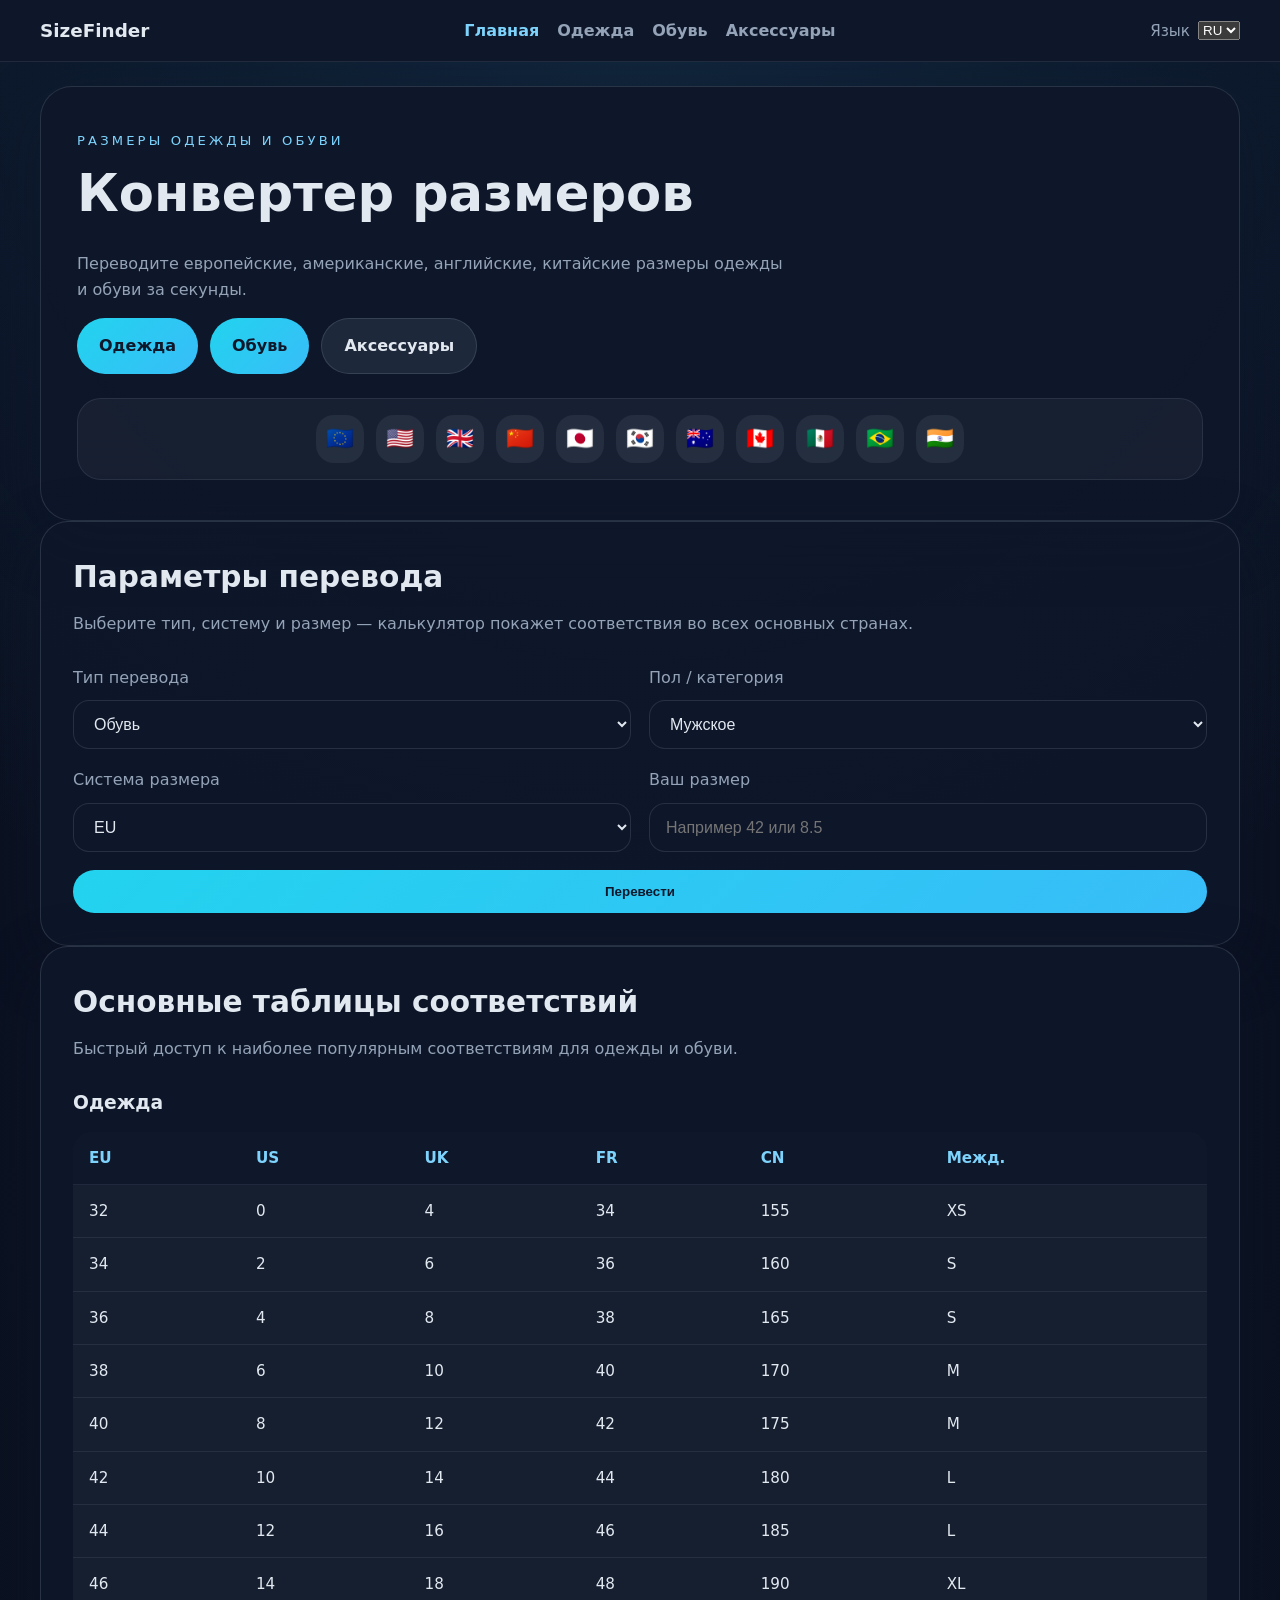
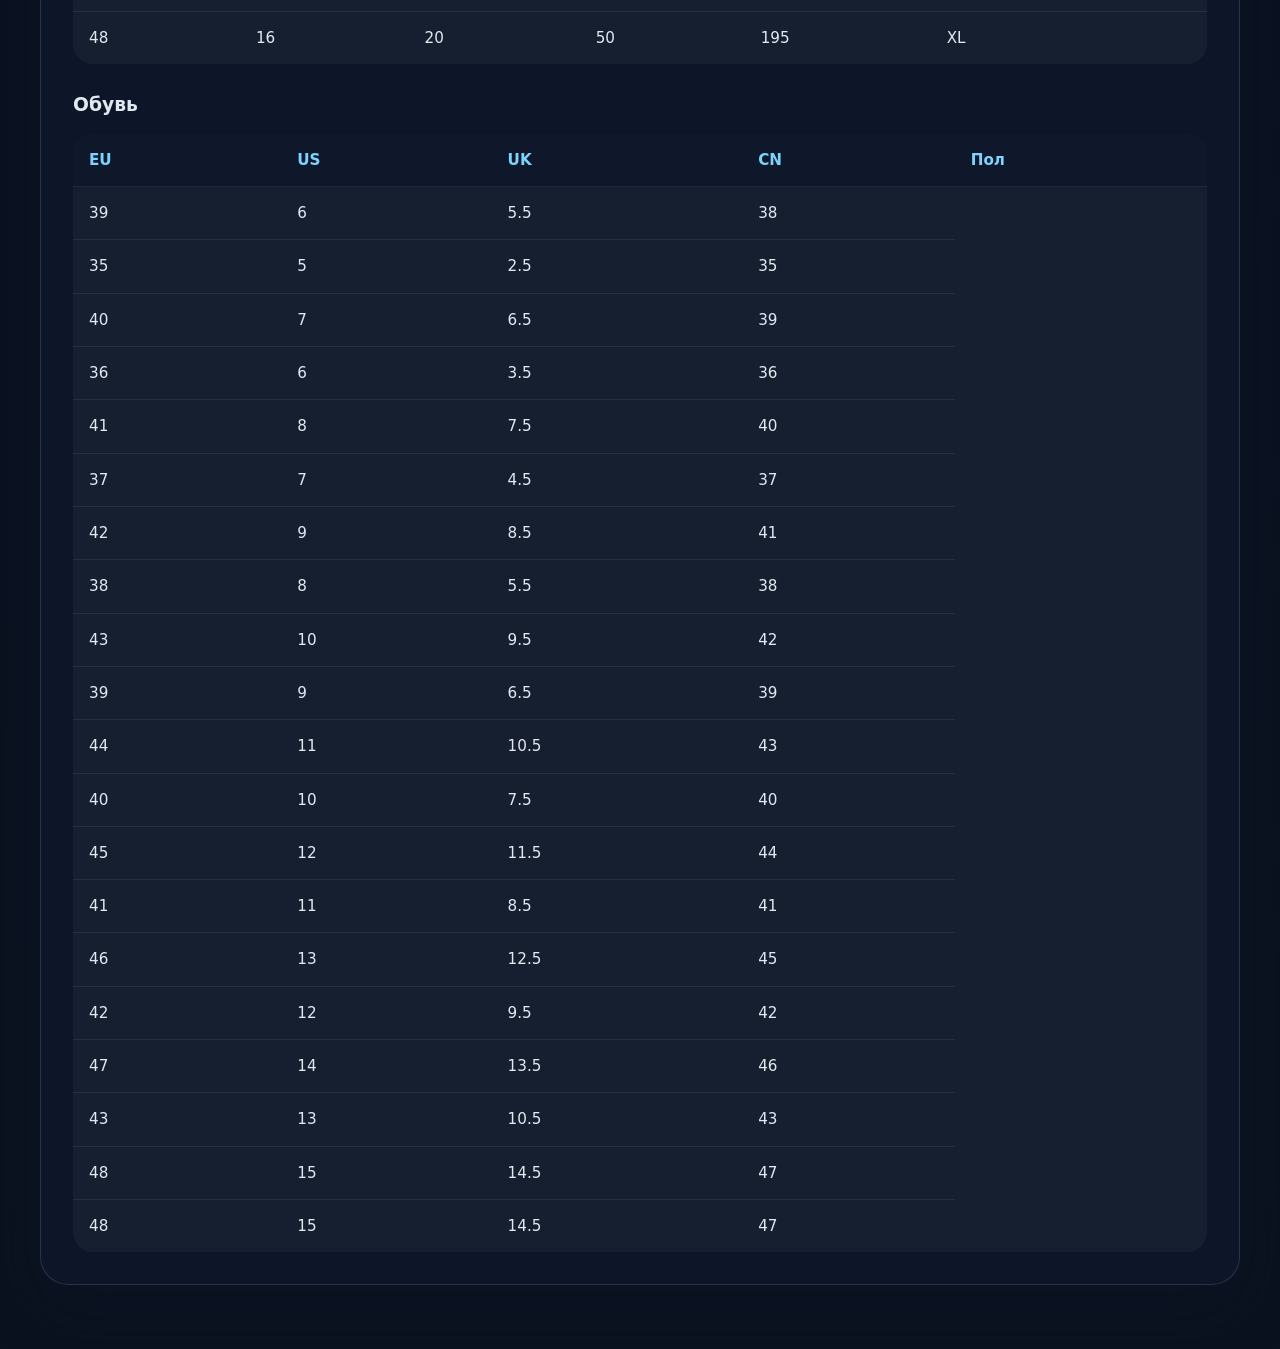
==== commit 9c881f6b: "Update website" ====
--- a/index.html
+++ b/index.html
@@ -1,1077 +1,147 @@
-<html xmlns:o="urn:schemas-microsoft-com:office:office" xmlns:w="urn:schemas-microsoft-com:office:word" xmlns:dt="uuid:C2F41010-65B3-11d1-A29F-00AA00C14882" xmlns="http://www.w3.org/TR/REC-html40"><head><meta http-equiv=Content-Type  content="text/html; charset=utf-8" ><meta name=ProgId  content=Word.Document ><meta name=Generator  content="Microsoft Word 14" ><meta name=Originator  content="Microsoft Word 14" ><title></title><!--[if gte mso 9]><xml><o:DocumentProperties><o:Author>max</o:Author><o:LastAuthor>max</o:LastAuthor><o:Revision>1</o:Revision><o:Pages>1</o:Pages><o:Lines>1</o:Lines><o:Paragraphs>1</o:Paragraphs></o:DocumentProperties><o:CustomDocumentProperties><o:KSOProductBuildVer dt:dt="string" >1033-11.1.0.11723</o:KSOProductBuildVer></o:CustomDocumentProperties></xml><![endif]--><!--[if gte mso 9]><xml><o:OfficeDocumentSettings></o:OfficeDocumentSettings></xml><![endif]--><!--[if gte mso 9]><xml><w:WordDocument><w:BrowserLevel>MicrosoftInternetExplorer4</w:BrowserLevel><w:DisplayHorizontalDrawingGridEvery>0</w:DisplayHorizontalDrawingGridEvery><w:DisplayVerticalDrawingGridEvery>2</w:DisplayVerticalDrawingGridEvery><w:DocumentKind>DocumentNotSpecified</w:DocumentKind><w:DrawingGridVerticalSpacing>7.8 磅</w:DrawingGridVerticalSpacing><w:View>Web</w:View><w:Compatibility></w:Compatibility><w:Zoom>0</w:Zoom></w:WordDocument></xml><![endif]--><!--[if gte mso 9]><xml><w:LatentStyles DefLockedState="false"  DefUnhideWhenUsed="true"  DefSemiHidden="true"  DefQFormat="false"  DefPriority="99"  LatentStyleCount="260" >
-<w:LsdException Locked="false"  Priority="0"  SemiHidden="false"  UnhideWhenUsed="false"  QFormat="true"  Name="Normal" ></w:LsdException>
-<w:LsdException Locked="false"  Priority="0"  SemiHidden="false"  UnhideWhenUsed="false"  QFormat="true"  Name="heading 1" ></w:LsdException>
-<w:LsdException Locked="false"  Priority="0"  SemiHidden="false"  QFormat="true"  Name="heading 2" ></w:LsdException>
-<w:LsdException Locked="false"  Priority="0"  SemiHidden="false"  QFormat="true"  Name="heading 3" ></w:LsdException>
-<w:LsdException Locked="false"  Priority="0"  SemiHidden="false"  QFormat="true"  Name="heading 4" ></w:LsdException>
-<w:LsdException Locked="false"  Priority="0"  SemiHidden="false"  QFormat="true"  Name="heading 5" ></w:LsdException>
-<w:LsdException Locked="false"  Priority="0"  SemiHidden="false"  QFormat="true"  Name="heading 6" ></w:LsdException>
-<w:LsdException Locked="false"  Priority="0"  SemiHidden="false"  QFormat="true"  Name="heading 7" ></w:LsdException>
-<w:LsdException Locked="false"  Priority="0"  SemiHidden="false"  QFormat="true"  Name="heading 8" ></w:LsdException>
-<w:LsdException Locked="false"  Priority="0"  SemiHidden="false"  QFormat="true"  Name="heading 9" ></w:LsdException>
-<w:LsdException Locked="false"  Priority="0"  SemiHidden="false"  UnhideWhenUsed="false"  Name="index 1" ></w:LsdException>
-<w:LsdException Locked="false"  Priority="0"  SemiHidden="false"  UnhideWhenUsed="false"  Name="index 2" ></w:LsdException>
-<w:LsdException Locked="false"  Priority="0"  SemiHidden="false"  UnhideWhenUsed="false"  Name="index 3" ></w:LsdException>
-<w:LsdException Locked="false"  Priority="0"  SemiHidden="false"  UnhideWhenUsed="false"  Name="index 4" ></w:LsdException>
-<w:LsdException Locked="false"  Priority="0"  SemiHidden="false"  UnhideWhenUsed="false"  Name="index 5" ></w:LsdException>
-<w:LsdException Locked="false"  Priority="0"  SemiHidden="false"  UnhideWhenUsed="false"  Name="index 6" ></w:LsdException>
-<w:LsdException Locked="false"  Priority="0"  SemiHidden="false"  UnhideWhenUsed="false"  Name="index 7" ></w:LsdException>
-<w:LsdException Locked="false"  Priority="0"  SemiHidden="false"  UnhideWhenUsed="false"  Name="index 8" ></w:LsdException>
-<w:LsdException Locked="false"  Priority="0"  SemiHidden="false"  UnhideWhenUsed="false"  Name="index 9" ></w:LsdException>
-<w:LsdException Locked="false"  Priority="0"  SemiHidden="false"  UnhideWhenUsed="false"  Name="toc 1" ></w:LsdException>
-<w:LsdException Locked="false"  Priority="0"  SemiHidden="false"  UnhideWhenUsed="false"  Name="toc 2" ></w:LsdException>
-<w:LsdException Locked="false"  Priority="0"  SemiHidden="false"  UnhideWhenUsed="false"  Name="toc 3" ></w:LsdException>
-<w:LsdException Locked="false"  Priority="0"  SemiHidden="false"  UnhideWhenUsed="false"  Name="toc 4" ></w:LsdException>
-<w:LsdException Locked="false"  Priority="0"  SemiHidden="false"  UnhideWhenUsed="false"  Name="toc 5" ></w:LsdException>
-<w:LsdException Locked="false"  Priority="0"  SemiHidden="false"  UnhideWhenUsed="false"  Name="toc 6" ></w:LsdException>
-<w:LsdException Locked="false"  Priority="0"  SemiHidden="false"  UnhideWhenUsed="false"  Name="toc 7" ></w:LsdException>
-<w:LsdException Locked="false"  Priority="0"  SemiHidden="false"  UnhideWhenUsed="false"  Name="toc 8" ></w:LsdException>
-<w:LsdException Locked="false"  Priority="0"  SemiHidden="false"  UnhideWhenUsed="false"  Name="toc 9" ></w:LsdException>
-<w:LsdException Locked="false"  Priority="0"  SemiHidden="false"  UnhideWhenUsed="false"  Name="Normal Indent" ></w:LsdException>
-<w:LsdException Locked="false"  Priority="0"  SemiHidden="false"  UnhideWhenUsed="false"  Name="footnote text" ></w:LsdException>
-<w:LsdException Locked="false"  Priority="0"  SemiHidden="false"  UnhideWhenUsed="false"  Name="annotation text" ></w:LsdException>
-<w:LsdException Locked="false"  Priority="0"  SemiHidden="false"  UnhideWhenUsed="false"  Name="header" ></w:LsdException>
-<w:LsdException Locked="false"  Priority="0"  SemiHidden="false"  UnhideWhenUsed="false"  Name="footer" ></w:LsdException>
-<w:LsdException Locked="false"  Priority="0"  SemiHidden="false"  UnhideWhenUsed="false"  Name="index heading" ></w:LsdException>
-<w:LsdException Locked="false"  Priority="0"  SemiHidden="false"  QFormat="true"  Name="caption" ></w:LsdException>
-<w:LsdException Locked="false"  Priority="0"  SemiHidden="false"  UnhideWhenUsed="false"  Name="table of figures" ></w:LsdException>
-<w:LsdException Locked="false"  Priority="0"  SemiHidden="false"  UnhideWhenUsed="false"  Name="envelope address" ></w:LsdException>
-<w:LsdException Locked="false"  Priority="0"  SemiHidden="false"  UnhideWhenUsed="false"  Name="envelope return" ></w:LsdException>
-<w:LsdException Locked="false"  Priority="0"  SemiHidden="false"  UnhideWhenUsed="false"  Name="footnote reference" ></w:LsdException>
-<w:LsdException Locked="false"  Priority="0"  SemiHidden="false"  UnhideWhenUsed="false"  Name="annotation reference" ></w:LsdException>
-<w:LsdException Locked="false"  Priority="0"  SemiHidden="false"  UnhideWhenUsed="false"  Name="line number" ></w:LsdException>
-<w:LsdException Locked="false"  Priority="0"  SemiHidden="false"  UnhideWhenUsed="false"  Name="page number" ></w:LsdException>
-<w:LsdException Locked="false"  Priority="0"  SemiHidden="false"  UnhideWhenUsed="false"  Name="endnote reference" ></w:LsdException>
-<w:LsdException Locked="false"  Priority="0"  SemiHidden="false"  UnhideWhenUsed="false"  Name="endnote text" ></w:LsdException>
-<w:LsdException Locked="false"  Priority="0"  SemiHidden="false"  UnhideWhenUsed="false"  Name="table of authorities" ></w:LsdException>
-<w:LsdException Locked="false"  Priority="0"  SemiHidden="false"  UnhideWhenUsed="false"  Name="macro" ></w:LsdException>
-<w:LsdException Locked="false"  Priority="0"  SemiHidden="false"  UnhideWhenUsed="false"  Name="toa heading" ></w:LsdException>
-<w:LsdException Locked="false"  Priority="0"  SemiHidden="false"  UnhideWhenUsed="false"  Name="List" ></w:LsdException>
-<w:LsdException Locked="false"  Priority="0"  SemiHidden="false"  UnhideWhenUsed="false"  Name="List Bullet" ></w:LsdException>
-<w:LsdException Locked="false"  Priority="0"  SemiHidden="false"  UnhideWhenUsed="false"  Name="List Number" ></w:LsdException>
-<w:LsdException Locked="false"  Priority="0"  SemiHidden="false"  UnhideWhenUsed="false"  Name="List 2" ></w:LsdException>
-<w:LsdException Locked="false"  Priority="0"  SemiHidden="false"  UnhideWhenUsed="false"  Name="List 3" ></w:LsdException>
-<w:LsdException Locked="false"  Priority="0"  SemiHidden="false"  UnhideWhenUsed="false"  Name="List 4" ></w:LsdException>
-<w:LsdException Locked="false"  Priority="0"  SemiHidden="false"  UnhideWhenUsed="false"  Name="List 5" ></w:LsdException>
-<w:LsdException Locked="false"  Priority="0"  SemiHidden="false"  UnhideWhenUsed="false"  Name="List Bullet 2" ></w:LsdException>
-<w:LsdException Locked="false"  Priority="0"  SemiHidden="false"  UnhideWhenUsed="false"  Name="List Bullet 3" ></w:LsdException>
-<w:LsdException Locked="false"  Priority="0"  SemiHidden="false"  UnhideWhenUsed="false"  Name="List Bullet 4" ></w:LsdException>
-<w:LsdException Locked="false"  Priority="0"  SemiHidden="false"  UnhideWhenUsed="false"  Name="List Bullet 5" ></w:LsdException>
-<w:LsdException Locked="false"  Priority="0"  SemiHidden="false"  UnhideWhenUsed="false"  Name="List Number 2" ></w:LsdException>
-<w:LsdException Locked="false"  Priority="0"  SemiHidden="false"  UnhideWhenUsed="false"  Name="List Number 3" ></w:LsdException>
-<w:LsdException Locked="false"  Priority="0"  SemiHidden="false"  UnhideWhenUsed="false"  Name="List Number 4" ></w:LsdException>
-<w:LsdException Locked="false"  Priority="0"  SemiHidden="false"  UnhideWhenUsed="false"  Name="List Number 5" ></w:LsdException>
-<w:LsdException Locked="false"  Priority="0"  SemiHidden="false"  UnhideWhenUsed="false"  QFormat="true"  Name="Title" ></w:LsdException>
-<w:LsdException Locked="false"  Priority="0"  SemiHidden="false"  UnhideWhenUsed="false"  Name="Closing" ></w:LsdException>
-<w:LsdException Locked="false"  Priority="0"  SemiHidden="false"  UnhideWhenUsed="false"  Name="Signature" ></w:LsdException>
-<w:LsdException Locked="false"  Priority="0"  UnhideWhenUsed="false"  Name="Default Paragraph Font" ></w:LsdException>
-<w:LsdException Locked="false"  Priority="0"  SemiHidden="false"  UnhideWhenUsed="false"  Name="Body Text" ></w:LsdException>
-<w:LsdException Locked="false"  Priority="0"  SemiHidden="false"  UnhideWhenUsed="false"  Name="Body Text Indent" ></w:LsdException>
-<w:LsdException Locked="false"  Priority="0"  SemiHidden="false"  UnhideWhenUsed="false"  Name="List Continue" ></w:LsdException>
-<w:LsdException Locked="false"  Priority="0"  SemiHidden="false"  UnhideWhenUsed="false"  Name="List Continue 2" ></w:LsdException>
-<w:LsdException Locked="false"  Priority="0"  SemiHidden="false"  UnhideWhenUsed="false"  Name="List Continue 3" ></w:LsdException>
-<w:LsdException Locked="false"  Priority="0"  SemiHidden="false"  UnhideWhenUsed="false"  Name="List Continue 4" ></w:LsdException>
-<w:LsdException Locked="false"  Priority="0"  SemiHidden="false"  UnhideWhenUsed="false"  Name="List Continue 5" ></w:LsdException>
-<w:LsdException Locked="false"  Priority="0"  SemiHidden="false"  UnhideWhenUsed="false"  Name="Message Header" ></w:LsdException>
-<w:LsdException Locked="false"  Priority="0"  SemiHidden="false"  UnhideWhenUsed="false"  QFormat="true"  Name="Subtitle" ></w:LsdException>
-<w:LsdException Locked="false"  Priority="0"  SemiHidden="false"  UnhideWhenUsed="false"  Name="Salutation" ></w:LsdException>
-<w:LsdException Locked="false"  Priority="0"  SemiHidden="false"  UnhideWhenUsed="false"  Name="Date" ></w:LsdException>
-<w:LsdException Locked="false"  Priority="0"  SemiHidden="false"  UnhideWhenUsed="false"  Name="Body Text First Indent" ></w:LsdException>
-<w:LsdException Locked="false"  Priority="0"  SemiHidden="false"  UnhideWhenUsed="false"  Name="Body Text First Indent 2" ></w:LsdException>
-<w:LsdException Locked="false"  Priority="0"  SemiHidden="false"  UnhideWhenUsed="false"  Name="Note Heading" ></w:LsdException>
-<w:LsdException Locked="false"  Priority="0"  SemiHidden="false"  UnhideWhenUsed="false"  Name="Body Text 2" ></w:LsdException>
-<w:LsdException Locked="false"  Priority="0"  SemiHidden="false"  UnhideWhenUsed="false"  Name="Body Text 3" ></w:LsdException>
-<w:LsdException Locked="false"  Priority="0"  SemiHidden="false"  UnhideWhenUsed="false"  Name="Body Text Indent 2" ></w:LsdException>
-<w:LsdException Locked="false"  Priority="0"  SemiHidden="false"  UnhideWhenUsed="false"  Name="Body Text Indent 3" ></w:LsdException>
-<w:LsdException Locked="false"  Priority="0"  SemiHidden="false"  UnhideWhenUsed="false"  Name="Block Text" ></w:LsdException>
-<w:LsdException Locked="false"  Priority="0"  SemiHidden="false"  UnhideWhenUsed="false"  Name="Hyperlink" ></w:LsdException>
-<w:LsdException Locked="false"  Priority="0"  SemiHidden="false"  UnhideWhenUsed="false"  Name="FollowedHyperlink" ></w:LsdException>
-<w:LsdException Locked="false"  Priority="0"  SemiHidden="false"  UnhideWhenUsed="false"  QFormat="true"  Name="Strong" ></w:LsdException>
-<w:LsdException Locked="false"  Priority="0"  SemiHidden="false"  UnhideWhenUsed="false"  QFormat="true"  Name="Emphasis" ></w:LsdException>
-<w:LsdException Locked="false"  Priority="0"  SemiHidden="false"  UnhideWhenUsed="false"  Name="Document Map" ></w:LsdException>
-<w:LsdException Locked="false"  Priority="0"  SemiHidden="false"  UnhideWhenUsed="false"  Name="Plain Text" ></w:LsdException>
-<w:LsdException Locked="false"  Priority="0"  SemiHidden="false"  UnhideWhenUsed="false"  Name="E-mail Signature" ></w:LsdException>
-<w:LsdException Locked="false"  Priority="0"  SemiHidden="false"  UnhideWhenUsed="false"  Name="Normal (Web)" ></w:LsdException>
-<w:LsdException Locked="false"  Priority="0"  SemiHidden="false"  UnhideWhenUsed="false"  Name="HTML Acronym" ></w:LsdException>
-<w:LsdException Locked="false"  Priority="0"  SemiHidden="false"  UnhideWhenUsed="false"  Name="HTML Address" ></w:LsdException>
-<w:LsdException Locked="false"  Priority="0"  SemiHidden="false"  UnhideWhenUsed="false"  Name="HTML Cite" ></w:LsdException>
-<w:LsdException Locked="false"  Priority="0"  SemiHidden="false"  UnhideWhenUsed="false"  Name="HTML Code" ></w:LsdException>
-<w:LsdException Locked="false"  Priority="0"  SemiHidden="false"  UnhideWhenUsed="false"  Name="HTML Definition" ></w:LsdException>
-<w:LsdException Locked="false"  Priority="0"  SemiHidden="false"  UnhideWhenUsed="false"  Name="HTML Keyboard" ></w:LsdException>
-<w:LsdException Locked="false"  Priority="0"  SemiHidden="false"  UnhideWhenUsed="false"  Name="HTML Preformatted" ></w:LsdException>
-<w:LsdException Locked="false"  Priority="0"  SemiHidden="false"  UnhideWhenUsed="false"  Name="HTML Sample" ></w:LsdException>
-<w:LsdException Locked="false"  Priority="0"  SemiHidden="false"  UnhideWhenUsed="false"  Name="HTML Typewriter" ></w:LsdException>
-<w:LsdException Locked="false"  Priority="0"  SemiHidden="false"  UnhideWhenUsed="false"  Name="HTML Variable" ></w:LsdException>
-<w:LsdException Locked="false"  Priority="0"  UnhideWhenUsed="false"  Name="Normal Table" ></w:LsdException>
-<w:LsdException Locked="false"  Priority="0"  SemiHidden="false"  UnhideWhenUsed="false"  Name="annotation subject" ></w:LsdException>
-<w:LsdException Locked="false"  Priority="99"  SemiHidden="false"  Name="No List" ></w:LsdException>
-<w:LsdException Locked="false"  Priority="99"  SemiHidden="false"  Name="1 / a / i" ></w:LsdException>
-<w:LsdException Locked="false"  Priority="99"  SemiHidden="false"  Name="1 / 1.1 / 1.1.1" ></w:LsdException>
-<w:LsdException Locked="false"  Priority="99"  SemiHidden="false"  Name="Article / Section" ></w:LsdException>
-<w:LsdException Locked="false"  Priority="0"  SemiHidden="false"  UnhideWhenUsed="false"  Name="Table Simple 1" ></w:LsdException>
-<w:LsdException Locked="false"  Priority="0"  SemiHidden="false"  UnhideWhenUsed="false"  Name="Table Simple 2" ></w:LsdException>
-<w:LsdException Locked="false"  Priority="0"  SemiHidden="false"  UnhideWhenUsed="false"  Name="Table Simple 3" ></w:LsdException>
-<w:LsdException Locked="false"  Priority="0"  SemiHidden="false"  UnhideWhenUsed="false"  Name="Table Classic 1" ></w:LsdException>
-<w:LsdException Locked="false"  Priority="0"  SemiHidden="false"  UnhideWhenUsed="false"  Name="Table Classic 2" ></w:LsdException>
-<w:LsdException Locked="false"  Priority="0"  SemiHidden="false"  UnhideWhenUsed="false"  Name="Table Classic 3" ></w:LsdException>
-<w:LsdException Locked="false"  Priority="0"  SemiHidden="false"  UnhideWhenUsed="false"  Name="Table Classic 4" ></w:LsdException>
-<w:LsdException Locked="false"  Priority="0"  SemiHidden="false"  UnhideWhenUsed="false"  Name="Table Colorful 1" ></w:LsdException>
-<w:LsdException Locked="false"  Priority="0"  SemiHidden="false"  UnhideWhenUsed="false"  Name="Table Colorful 2" ></w:LsdException>
-<w:LsdException Locked="false"  Priority="0"  SemiHidden="false"  UnhideWhenUsed="false"  Name="Table Colorful 3" ></w:LsdException>
-<w:LsdException Locked="false"  Priority="0"  SemiHidden="false"  UnhideWhenUsed="false"  Name="Table Columns 1" ></w:LsdException>
-<w:LsdException Locked="false"  Priority="0"  SemiHidden="false"  UnhideWhenUsed="false"  Name="Table Columns 2" ></w:LsdException>
-<w:LsdException Locked="false"  Priority="0"  SemiHidden="false"  UnhideWhenUsed="false"  Name="Table Columns 3" ></w:LsdException>
-<w:LsdException Locked="false"  Priority="0"  SemiHidden="false"  UnhideWhenUsed="false"  Name="Table Columns 4" ></w:LsdException>
-<w:LsdException Locked="false"  Priority="0"  SemiHidden="false"  UnhideWhenUsed="false"  Name="Table Columns 5" ></w:LsdException>
-<w:LsdException Locked="false"  Priority="0"  SemiHidden="false"  UnhideWhenUsed="false"  Name="Table Grid 1" ></w:LsdException>
-<w:LsdException Locked="false"  Priority="0"  SemiHidden="false"  UnhideWhenUsed="false"  Name="Table Grid 2" ></w:LsdException>
-<w:LsdException Locked="false"  Priority="0"  SemiHidden="false"  UnhideWhenUsed="false"  Name="Table Grid 3" ></w:LsdException>
-<w:LsdException Locked="false"  Priority="0"  SemiHidden="false"  UnhideWhenUsed="false"  Name="Table Grid 4" ></w:LsdException>
-<w:LsdException Locked="false"  Priority="0"  SemiHidden="false"  UnhideWhenUsed="false"  Name="Table Grid 5" ></w:LsdException>
-<w:LsdException Locked="false"  Priority="0"  SemiHidden="false"  UnhideWhenUsed="false"  Name="Table Grid 6" ></w:LsdException>
-<w:LsdException Locked="false"  Priority="0"  SemiHidden="false"  UnhideWhenUsed="false"  Name="Table Grid 7" ></w:LsdException>
-<w:LsdException Locked="false"  Priority="0"  SemiHidden="false"  UnhideWhenUsed="false"  Name="Table Grid 8" ></w:LsdException>
-<w:LsdException Locked="false"  Priority="0"  SemiHidden="false"  UnhideWhenUsed="false"  Name="Table List 1" ></w:LsdException>
-<w:LsdException Locked="false"  Priority="0"  SemiHidden="false"  UnhideWhenUsed="false"  Name="Table List 2" ></w:LsdException>
-<w:LsdException Locked="false"  Priority="0"  SemiHidden="false"  UnhideWhenUsed="false"  Name="Table List 3" ></w:LsdException>
-<w:LsdException Locked="false"  Priority="0"  SemiHidden="false"  UnhideWhenUsed="false"  Name="Table List 4" ></w:LsdException>
-<w:LsdException Locked="false"  Priority="0"  SemiHidden="false"  UnhideWhenUsed="false"  Name="Table List 5" ></w:LsdException>
-<w:LsdException Locked="false"  Priority="0"  SemiHidden="false"  UnhideWhenUsed="false"  Name="Table List 6" ></w:LsdException>
-<w:LsdException Locked="false"  Priority="0"  SemiHidden="false"  UnhideWhenUsed="false"  Name="Table List 7" ></w:LsdException>
-<w:LsdException Locked="false"  Priority="0"  SemiHidden="false"  UnhideWhenUsed="false"  Name="Table List 8" ></w:LsdException>
-<w:LsdException Locked="false"  Priority="0"  SemiHidden="false"  UnhideWhenUsed="false"  Name="Table 3D effects 1" ></w:LsdException>
-<w:LsdException Locked="false"  Priority="0"  SemiHidden="false"  UnhideWhenUsed="false"  Name="Table 3D effects 2" ></w:LsdException>
-<w:LsdException Locked="false"  Priority="0"  SemiHidden="false"  UnhideWhenUsed="false"  Name="Table 3D effects 3" ></w:LsdException>
-<w:LsdException Locked="false"  Priority="0"  SemiHidden="false"  UnhideWhenUsed="false"  Name="Table Contemporary" ></w:LsdException>
-<w:LsdException Locked="false"  Priority="0"  SemiHidden="false"  UnhideWhenUsed="false"  Name="Table Elegant" ></w:LsdException>
-<w:LsdException Locked="false"  Priority="0"  SemiHidden="false"  UnhideWhenUsed="false"  Name="Table Professional" ></w:LsdException>
-<w:LsdException Locked="false"  Priority="0"  SemiHidden="false"  UnhideWhenUsed="false"  Name="Table Subtle 1" ></w:LsdException>
-<w:LsdException Locked="false"  Priority="0"  SemiHidden="false"  UnhideWhenUsed="false"  Name="Table Subtle 2" ></w:LsdException>
-<w:LsdException Locked="false"  Priority="0"  SemiHidden="false"  UnhideWhenUsed="false"  Name="Table Web 1" ></w:LsdException>
-<w:LsdException Locked="false"  Priority="0"  SemiHidden="false"  UnhideWhenUsed="false"  Name="Table Web 2" ></w:LsdException>
-<w:LsdException Locked="false"  Priority="0"  SemiHidden="false"  UnhideWhenUsed="false"  Name="Table Web 3" ></w:LsdException>
-<w:LsdException Locked="false"  Priority="0"  SemiHidden="false"  UnhideWhenUsed="false"  Name="Balloon Text" ></w:LsdException>
-<w:LsdException Locked="false"  Priority="0"  SemiHidden="false"  UnhideWhenUsed="false"  Name="Table Grid" ></w:LsdException>
-<w:LsdException Locked="false"  Priority="0"  SemiHidden="false"  UnhideWhenUsed="false"  Name="Table Theme" ></w:LsdException>
-<w:LsdException Locked="false"  Priority="99"  SemiHidden="false"  Name="Placeholder Text" ></w:LsdException>
-<w:LsdException Locked="false"  Priority="99"  SemiHidden="false"  Name="No Spacing" ></w:LsdException>
-<w:LsdException Locked="false"  Priority="60"  SemiHidden="false"  UnhideWhenUsed="false"  Name="Light Shading" ></w:LsdException>
-<w:LsdException Locked="false"  Priority="61"  SemiHidden="false"  UnhideWhenUsed="false"  Name="Light List" ></w:LsdException>
-<w:LsdException Locked="false"  Priority="62"  SemiHidden="false"  UnhideWhenUsed="false"  Name="Light Grid" ></w:LsdException>
-<w:LsdException Locked="false"  Priority="63"  SemiHidden="false"  UnhideWhenUsed="false"  Name="Medium Shading 1" ></w:LsdException>
-<w:LsdException Locked="false"  Priority="64"  SemiHidden="false"  UnhideWhenUsed="false"  Name="Medium Shading 2" ></w:LsdException>
-<w:LsdException Locked="false"  Priority="65"  SemiHidden="false"  UnhideWhenUsed="false"  Name="Medium List 1" ></w:LsdException>
-<w:LsdException Locked="false"  Priority="66"  SemiHidden="false"  UnhideWhenUsed="false"  Name="Medium List 2" ></w:LsdException>
-<w:LsdException Locked="false"  Priority="67"  SemiHidden="false"  UnhideWhenUsed="false"  Name="Medium Grid 1" ></w:LsdException>
-<w:LsdException Locked="false"  Priority="68"  SemiHidden="false"  UnhideWhenUsed="false"  Name="Medium Grid 2" ></w:LsdException>
-<w:LsdException Locked="false"  Priority="69"  SemiHidden="false"  UnhideWhenUsed="false"  Name="Medium Grid 3" ></w:LsdException>
-<w:LsdException Locked="false"  Priority="70"  SemiHidden="false"  UnhideWhenUsed="false"  Name="Dark List" ></w:LsdException>
-<w:LsdException Locked="false"  Priority="71"  SemiHidden="false"  UnhideWhenUsed="false"  Name="Colorful Shading" ></w:LsdException>
-<w:LsdException Locked="false"  Priority="72"  SemiHidden="false"  UnhideWhenUsed="false"  Name="Colorful List" ></w:LsdException>
-<w:LsdException Locked="false"  Priority="73"  SemiHidden="false"  UnhideWhenUsed="false"  Name="Colorful Grid" ></w:LsdException>
-<w:LsdException Locked="false"  Priority="60"  SemiHidden="false"  UnhideWhenUsed="false"  Name="Light Shading Accent 1" ></w:LsdException>
-<w:LsdException Locked="false"  Priority="61"  SemiHidden="false"  UnhideWhenUsed="false"  Name="Light List Accent 1" ></w:LsdException>
-<w:LsdException Locked="false"  Priority="62"  SemiHidden="false"  UnhideWhenUsed="false"  Name="Light Grid Accent 1" ></w:LsdException>
-<w:LsdException Locked="false"  Priority="63"  SemiHidden="false"  UnhideWhenUsed="false"  Name="Medium Shading 1 Accent 1" ></w:LsdException>
-<w:LsdException Locked="false"  Priority="64"  SemiHidden="false"  UnhideWhenUsed="false"  Name="Medium Shading 2 Accent 1" ></w:LsdException>
-<w:LsdException Locked="false"  Priority="65"  SemiHidden="false"  UnhideWhenUsed="false"  Name="Medium List 1 Accent 1" ></w:LsdException>
-<w:LsdException Locked="false"  Priority="99"  SemiHidden="false"  Name="List Paragraph" ></w:LsdException>
-<w:LsdException Locked="false"  Priority="99"  SemiHidden="false"  Name="Quote" ></w:LsdException>
-<w:LsdException Locked="false"  Priority="99"  SemiHidden="false"  Name="Intense Quote" ></w:LsdException>
-<w:LsdException Locked="false"  Priority="66"  SemiHidden="false"  UnhideWhenUsed="false"  Name="Medium List 2 Accent 1" ></w:LsdException>
-<w:LsdException Locked="false"  Priority="67"  SemiHidden="false"  UnhideWhenUsed="false"  Name="Medium Grid 1 Accent 1" ></w:LsdException>
-<w:LsdException Locked="false"  Priority="68"  SemiHidden="false"  UnhideWhenUsed="false"  Name="Medium Grid 2 Accent 1" ></w:LsdException>
-<w:LsdException Locked="false"  Priority="69"  SemiHidden="false"  UnhideWhenUsed="false"  Name="Medium Grid 3 Accent 1" ></w:LsdException>
-<w:LsdException Locked="false"  Priority="70"  SemiHidden="false"  UnhideWhenUsed="false"  Name="Dark List Accent 1" ></w:LsdException>
-<w:LsdException Locked="false"  Priority="71"  SemiHidden="false"  UnhideWhenUsed="false"  Name="Colorful Shading Accent 1" ></w:LsdException>
-<w:LsdException Locked="false"  Priority="72"  SemiHidden="false"  UnhideWhenUsed="false"  Name="Colorful List Accent 1" ></w:LsdException>
-<w:LsdException Locked="false"  Priority="73"  SemiHidden="false"  UnhideWhenUsed="false"  Name="Colorful Grid Accent 1" ></w:LsdException>
-<w:LsdException Locked="false"  Priority="60"  SemiHidden="false"  UnhideWhenUsed="false"  Name="Light Shading Accent 2" ></w:LsdException>
-<w:LsdException Locked="false"  Priority="61"  SemiHidden="false"  UnhideWhenUsed="false"  Name="Light List Accent 2" ></w:LsdException>
-<w:LsdException Locked="false"  Priority="62"  SemiHidden="false"  UnhideWhenUsed="false"  Name="Light Grid Accent 2" ></w:LsdException>
-<w:LsdException Locked="false"  Priority="63"  SemiHidden="false"  UnhideWhenUsed="false"  Name="Medium Shading 1 Accent 2" ></w:LsdException>
-<w:LsdException Locked="false"  Priority="64"  SemiHidden="false"  UnhideWhenUsed="false"  Name="Medium Shading 2 Accent 2" ></w:LsdException>
-<w:LsdException Locked="false"  Priority="65"  SemiHidden="false"  UnhideWhenUsed="false"  Name="Medium List 1 Accent 2" ></w:LsdException>
-<w:LsdException Locked="false"  Priority="66"  SemiHidden="false"  UnhideWhenUsed="false"  Name="Medium List 2 Accent 2" ></w:LsdException>
-<w:LsdException Locked="false"  Priority="67"  SemiHidden="false"  UnhideWhenUsed="false"  Name="Medium Grid 1 Accent 2" ></w:LsdException>
-<w:LsdException Locked="false"  Priority="68"  SemiHidden="false"  UnhideWhenUsed="false"  Name="Medium Grid 2 Accent 2" ></w:LsdException>
-<w:LsdException Locked="false"  Priority="69"  SemiHidden="false"  UnhideWhenUsed="false"  Name="Medium Grid 3 Accent 2" ></w:LsdException>
-<w:LsdException Locked="false"  Priority="70"  SemiHidden="false"  UnhideWhenUsed="false"  Name="Dark List Accent 2" ></w:LsdException>
-<w:LsdException Locked="false"  Priority="71"  SemiHidden="false"  UnhideWhenUsed="false"  Name="Colorful Shading Accent 2" ></w:LsdException>
-<w:LsdException Locked="false"  Priority="72"  SemiHidden="false"  UnhideWhenUsed="false"  Name="Colorful List Accent 2" ></w:LsdException>
-<w:LsdException Locked="false"  Priority="73"  SemiHidden="false"  UnhideWhenUsed="false"  Name="Colorful Grid Accent 2" ></w:LsdException>
-<w:LsdException Locked="false"  Priority="60"  SemiHidden="false"  UnhideWhenUsed="false"  Name="Light Shading Accent 3" ></w:LsdException>
-<w:LsdException Locked="false"  Priority="61"  SemiHidden="false"  UnhideWhenUsed="false"  Name="Light List Accent 3" ></w:LsdException>
-<w:LsdException Locked="false"  Priority="62"  SemiHidden="false"  UnhideWhenUsed="false"  Name="Light Grid Accent 3" ></w:LsdException>
-<w:LsdException Locked="false"  Priority="63"  SemiHidden="false"  UnhideWhenUsed="false"  Name="Medium Shading 1 Accent 3" ></w:LsdException>
-<w:LsdException Locked="false"  Priority="64"  SemiHidden="false"  UnhideWhenUsed="false"  Name="Medium Shading 2 Accent 3" ></w:LsdException>
-<w:LsdException Locked="false"  Priority="65"  SemiHidden="false"  UnhideWhenUsed="false"  Name="Medium List 1 Accent 3" ></w:LsdException>
-<w:LsdException Locked="false"  Priority="66"  SemiHidden="false"  UnhideWhenUsed="false"  Name="Medium List 2 Accent 3" ></w:LsdException>
-<w:LsdException Locked="false"  Priority="67"  SemiHidden="false"  UnhideWhenUsed="false"  Name="Medium Grid 1 Accent 3" ></w:LsdException>
-<w:LsdException Locked="false"  Priority="68"  SemiHidden="false"  UnhideWhenUsed="false"  Name="Medium Grid 2 Accent 3" ></w:LsdException>
-<w:LsdException Locked="false"  Priority="69"  SemiHidden="false"  UnhideWhenUsed="false"  Name="Medium Grid 3 Accent 3" ></w:LsdException>
-<w:LsdException Locked="false"  Priority="70"  SemiHidden="false"  UnhideWhenUsed="false"  Name="Dark List Accent 3" ></w:LsdException>
-<w:LsdException Locked="false"  Priority="71"  SemiHidden="false"  UnhideWhenUsed="false"  Name="Colorful Shading Accent 3" ></w:LsdException>
-<w:LsdException Locked="false"  Priority="72"  SemiHidden="false"  UnhideWhenUsed="false"  Name="Colorful List Accent 3" ></w:LsdException>
-<w:LsdException Locked="false"  Priority="73"  SemiHidden="false"  UnhideWhenUsed="false"  Name="Colorful Grid Accent 3" ></w:LsdException>
-<w:LsdException Locked="false"  Priority="60"  SemiHidden="false"  UnhideWhenUsed="false"  Name="Light Shading Accent 4" ></w:LsdException>
-<w:LsdException Locked="false"  Priority="61"  SemiHidden="false"  UnhideWhenUsed="false"  Name="Light List Accent 4" ></w:LsdException>
-<w:LsdException Locked="false"  Priority="62"  SemiHidden="false"  UnhideWhenUsed="false"  Name="Light Grid Accent 4" ></w:LsdException>
-<w:LsdException Locked="false"  Priority="63"  SemiHidden="false"  UnhideWhenUsed="false"  Name="Medium Shading 1 Accent 4" ></w:LsdException>
-<w:LsdException Locked="false"  Priority="64"  SemiHidden="false"  UnhideWhenUsed="false"  Name="Medium Shading 2 Accent 4" ></w:LsdException>
-<w:LsdException Locked="false"  Priority="65"  SemiHidden="false"  UnhideWhenUsed="false"  Name="Medium List 1 Accent 4" ></w:LsdException>
-<w:LsdException Locked="false"  Priority="66"  SemiHidden="false"  UnhideWhenUsed="false"  Name="Medium List 2 Accent 4" ></w:LsdException>
-<w:LsdException Locked="false"  Priority="67"  SemiHidden="false"  UnhideWhenUsed="false"  Name="Medium Grid 1 Accent 4" ></w:LsdException>
-<w:LsdException Locked="false"  Priority="68"  SemiHidden="false"  UnhideWhenUsed="false"  Name="Medium Grid 2 Accent 4" ></w:LsdException>
-<w:LsdException Locked="false"  Priority="69"  SemiHidden="false"  UnhideWhenUsed="false"  Name="Medium Grid 3 Accent 4" ></w:LsdException>
-<w:LsdException Locked="false"  Priority="70"  SemiHidden="false"  UnhideWhenUsed="false"  Name="Dark List Accent 4" ></w:LsdException>
-<w:LsdException Locked="false"  Priority="71"  SemiHidden="false"  UnhideWhenUsed="false"  Name="Colorful Shading Accent 4" ></w:LsdException>
-<w:LsdException Locked="false"  Priority="72"  SemiHidden="false"  UnhideWhenUsed="false"  Name="Colorful List Accent 4" ></w:LsdException>
-<w:LsdException Locked="false"  Priority="73"  SemiHidden="false"  UnhideWhenUsed="false"  Name="Colorful Grid Accent 4" ></w:LsdException>
-<w:LsdException Locked="false"  Priority="60"  SemiHidden="false"  UnhideWhenUsed="false"  Name="Light Shading Accent 5" ></w:LsdException>
-<w:LsdException Locked="false"  Priority="61"  SemiHidden="false"  UnhideWhenUsed="false"  Name="Light List Accent 5" ></w:LsdException>
-<w:LsdException Locked="false"  Priority="62"  SemiHidden="false"  UnhideWhenUsed="false"  Name="Light Grid Accent 5" ></w:LsdException>
-<w:LsdException Locked="false"  Priority="63"  SemiHidden="false"  UnhideWhenUsed="false"  Name="Medium Shading 1 Accent 5" ></w:LsdException>
-<w:LsdException Locked="false"  Priority="64"  SemiHidden="false"  UnhideWhenUsed="false"  Name="Medium Shading 2 Accent 5" ></w:LsdException>
-<w:LsdException Locked="false"  Priority="65"  SemiHidden="false"  UnhideWhenUsed="false"  Name="Medium List 1 Accent 5" ></w:LsdException>
-<w:LsdException Locked="false"  Priority="66"  SemiHidden="false"  UnhideWhenUsed="false"  Name="Medium List 2 Accent 5" ></w:LsdException>
-<w:LsdException Locked="false"  Priority="67"  SemiHidden="false"  UnhideWhenUsed="false"  Name="Medium Grid 1 Accent 5" ></w:LsdException>
-<w:LsdException Locked="false"  Priority="68"  SemiHidden="false"  UnhideWhenUsed="false"  Name="Medium Grid 2 Accent 5" ></w:LsdException>
-<w:LsdException Locked="false"  Priority="69"  SemiHidden="false"  UnhideWhenUsed="false"  Name="Medium Grid 3 Accent 5" ></w:LsdException>
-<w:LsdException Locked="false"  Priority="70"  SemiHidden="false"  UnhideWhenUsed="false"  Name="Dark List Accent 5" ></w:LsdException>
-<w:LsdException Locked="false"  Priority="71"  SemiHidden="false"  UnhideWhenUsed="false"  Name="Colorful Shading Accent 5" ></w:LsdException>
-<w:LsdException Locked="false"  Priority="72"  SemiHidden="false"  UnhideWhenUsed="false"  Name="Colorful List Accent 5" ></w:LsdException>
-<w:LsdException Locked="false"  Priority="73"  SemiHidden="false"  UnhideWhenUsed="false"  Name="Colorful Grid Accent 5" ></w:LsdException>
-<w:LsdException Locked="false"  Priority="60"  SemiHidden="false"  UnhideWhenUsed="false"  Name="Light Shading Accent 6" ></w:LsdException>
-<w:LsdException Locked="false"  Priority="61"  SemiHidden="false"  UnhideWhenUsed="false"  Name="Light List Accent 6" ></w:LsdException>
-<w:LsdException Locked="false"  Priority="62"  SemiHidden="false"  UnhideWhenUsed="false"  Name="Light Grid Accent 6" ></w:LsdException>
-<w:LsdException Locked="false"  Priority="63"  SemiHidden="false"  UnhideWhenUsed="false"  Name="Medium Shading 1 Accent 6" ></w:LsdException>
-<w:LsdException Locked="false"  Priority="64"  SemiHidden="false"  UnhideWhenUsed="false"  Name="Medium Shading 2 Accent 6" ></w:LsdException>
-<w:LsdException Locked="false"  Priority="65"  SemiHidden="false"  UnhideWhenUsed="false"  Name="Medium List 1 Accent 6" ></w:LsdException>
-<w:LsdException Locked="false"  Priority="66"  SemiHidden="false"  UnhideWhenUsed="false"  Name="Medium List 2 Accent 6" ></w:LsdException>
-<w:LsdException Locked="false"  Priority="67"  SemiHidden="false"  UnhideWhenUsed="false"  Name="Medium Grid 1 Accent 6" ></w:LsdException>
-<w:LsdException Locked="false"  Priority="68"  SemiHidden="false"  UnhideWhenUsed="false"  Name="Medium Grid 2 Accent 6" ></w:LsdException>
-<w:LsdException Locked="false"  Priority="69"  SemiHidden="false"  UnhideWhenUsed="false"  Name="Medium Grid 3 Accent 6" ></w:LsdException>
-<w:LsdException Locked="false"  Priority="70"  SemiHidden="false"  UnhideWhenUsed="false"  Name="Dark List Accent 6" ></w:LsdException>
-<w:LsdException Locked="false"  Priority="71"  SemiHidden="false"  UnhideWhenUsed="false"  Name="Colorful Shading Accent 6" ></w:LsdException>
-<w:LsdException Locked="false"  Priority="72"  SemiHidden="false"  UnhideWhenUsed="false"  Name="Colorful List Accent 6" ></w:LsdException>
-<w:LsdException Locked="false"  Priority="73"  SemiHidden="false"  UnhideWhenUsed="false"  Name="Colorful Grid Accent 6" ></w:LsdException>
-</w:LatentStyles></xml><![endif]--><style>
-@font-face{
-font-family:"Times New Roman";
-}
+<!DOCTYPE html>
+<html lang="ru" data-page="index">
+<head>
+    <meta charset="UTF-8">
+    <meta name="viewport" content="width=device-width, initial-scale=1.0">
+    <meta name="description" content="Калькулятор перевода размеров одежды и обуви: EU, US, UK, CN и другие системы. Быстро и удобно." />
+    <title>Конвертер размеров одежды и обуви</title>
+    <link rel="stylesheet" href="styles.css" />
+</head>
+<body>
+    <header class="site-header">
+        <div class="container header-inner">
+            <a class="brand" href="index.html">SizeFinder</a>
+            <nav class="nav-links" id="navLinks">
+                <a id="navHome" href="index.html" class="active">Главная</a>
+                <a id="navClothing" href="clothing.html">Одежда</a>
+                <a id="navShoes" href="shoes.html">Обувь</a>
+                <a id="navAccessories" href="accessories.html">Аксессуары</a>
+            </nav>
+            <div class="header-actions">
+                <label class="language-switcher">
+                    <span id="langLabel">Язык</span>
+                    <select id="languageSelect">
+                        <option value="ru">RU</option>
+                        <option value="en">EN</option>
+                        <option value="fr">FR</option>
+                        <option value="nl">NL</option>
+                    </select>
+                </label>
+                <button class="menu-toggle" id="menuToggle" aria-label="Меню">☰</button>
+            </div>
+        </div>
+    </header>
 
-@font-face{
-font-family:"宋体";
-}
+    <main class="page-shell">
+        <section class="hero-banner">
+            <div class="hero-copy">
+                <span id="heroEyebrow" class="eyebrow" data-translate="heroEyebrow">Конвертер размеров</span>
+                <h1 id="heroTitle" data-translate="indexTitle">Размеры одежды и обуви</h1>
+                <p id="heroDescription" data-translate="indexDescription">EU, US, UK, CN, JP, KR, AU, CA, MX, BR, IN и другие системы — всё в одном месте.</p>
+                <div class="hero-actions">
+                    <a id="openCalcBtn" href="clothing.html" class="btn btn-primary" data-translate="navClothing">Одежда</a>
+                    <a id="shoesBtn" href="shoes.html" class="btn btn-primary" data-translate="navShoes">Обувь</a>
+                    <a id="tableBtn" href="accessories.html" class="btn btn-secondary" data-translate="navAccessories">Аксессуары</a>
+                </div>
+            </div>
+            <div class="hero-visual">
+                <div class="flag-strip">
+                    <span class="country-icon">🇪🇺</span>
+                    <span class="country-icon">🇺🇸</span>
+                    <span class="country-icon">🇬🇧</span>
+                    <span class="country-icon">🇨🇳</span>
+                    <span class="country-icon">🇯🇵</span>
+                    <span class="country-icon">🇰🇷</span>
+                    <span class="country-icon">🇦🇺</span>
+                    <span class="country-icon">🇨🇦</span>
+                    <span class="country-icon">🇲🇽</span>
+                    <span class="country-icon">🇧🇷</span>
+                    <span class="country-icon">🇮🇳</span>
+                </div>
+            </div>
+        </section>
 
-@font-face{
-font-family:"SimSun";
-}
+        <section class="panel section-card">
+            <div class="section-header">
+                <h2 id="section1Title" data-translate="section1Title">Параметры перевода</h2>
+                <p id="section1Desc" data-translate="section1Desc">Выберите тип, систему и размер — калькулятор покажет соответствия во всех основных странах.</p>
+            </div>
 
-@font-face{
-font-family:"Wingdings";
-}
+            <div class="control-grid">
+                <label>
+                    <span id="categoryLabel" data-translate="categoryLabel">Тип перевода</span>
+                    <select id="categorySelect">
+                        <option value="shoes">Обувь</option>
+                        <option value="clothing">Одежда</option>
+                    </select>
+                </label>
+                <label>
+                    <span id="genderLabel" data-translate="genderLabel">Пол / категория</span>
+                    <select id="genderSelect">
+                        <option value="men">Мужское</option>
+                        <option value="women">Женское</option>
+                        <option value="kids">Детское</option>
+                    </select>
+                </label>
+                <label>
+                    <span id="systemLabel" data-translate="systemLabel">Система размера</span>
+                    <select id="sizeSystemSelect"></select>
+                </label>
+                <label>
+                    <span id="sizeLabel" data-translate="sizeLabel">Ваш размер</span>
+                    <input id="sizeInput" type="text" placeholder="Например 42 или 8.5" />
+                </label>
+                <button id="convertBtn" class="btn btn-primary btn-full" data-translate="convertBtn">Перевести</button>
+            </div>
 
-@font-face{
-font-family:"Calibri";
-}
+            <div id="resultCard" class="result-card hidden">
+                <h3 id="indexResultTitle" data-translate="translationResultsTitle">Результаты перевода</h3>
+                <div id="resultList" class="result-list"></div>
+                <p id="resultNote" class="result-note"></p>
+            </div>
+        </section>
 
-@font-face{
-font-family:"SimSun";
-}
+        <section id="chart" class="panel section-card">
+            <div class="section-header">
+                <h2 id="section2Title">Основные таблицы соответствий</h2>
+                <p id="section2Desc">Быстрый доступ к наиболее популярным соответствиям для одежды и обуви.</p>
+            </div>
 
-p.MsoNormal{
-mso-style-name:Normal;
-mso-style-parent:"";
-margin:0pt;
-margin-bottom:.0001pt;
-padding:0pt 0pt 0pt 0pt ;
-text-align:left;
-font-family:Calibri;
-mso-fareast-font-family:SimSun;
-mso-bidi-font-family:'Times New Roman';
-font-size:12.0000pt;
-}
+            <div class="table-wrapper">
+                <h3 id="clothingTitle">Одежда</h3>
+                <table>
+                    <thead>
+                        <tr>
+                            <th id="clothingH1">EU</th>
+                            <th id="clothingH2">US</th>
+                            <th id="clothingH3">UK</th>
+                            <th id="clothingH4">FR</th>
+                            <th id="clothingH5">CN</th>
+                            <th id="clothingH6">Межд.</th>
+                        </tr>
+                    </thead>
+                    <tbody id="clothingTableBody"></tbody>
+                </table>
+            </div>
 
-h1{
-mso-style-name:"Heading 1";
-mso-style-next:Normal;
-margin-top:5.0000pt;
-margin-bottom:5.0000pt;
-mso-margin-top-alt:auto;
-mso-margin-bottom-alt:auto;
-padding:0pt 0pt 0pt 0pt ;
-text-align:left;
-font-family:SimSun;
-font-weight:bold;
-font-size:24.0000pt;
-mso-font-kerning:22.0000pt;
-}
+            <div class="table-wrapper">
+                <h3 id="shoesTitle">Обувь</h3>
+                <table>
+                    <thead>
+                        <tr>
+                            <th id="shoesH1">EU</th>
+                            <th id="shoesH2">US</th>
+                            <th id="shoesH3">UK</th>
+                            <th id="shoesH4">CN</th>
+                            <th id="shoesH5">Пол</th>
+                        </tr>
+                    </thead>
+                    <tbody id="shoesTableBody"></tbody>
+                </table>
+            </div>
+        </section>
+    </main>
 
-h2{
-mso-style-name:"Heading 2";
-mso-style-noshow:yes;
-mso-style-next:Normal;
-margin-top:5.0000pt;
-margin-bottom:5.0000pt;
-mso-margin-top-alt:auto;
-mso-margin-bottom-alt:auto;
-padding:0pt 0pt 0pt 0pt ;
-text-align:left;
-font-family:SimSun;
-font-weight:bold;
-font-size:18.0000pt;
-}
-
-h3{
-mso-style-name:"Heading 3";
-mso-style-noshow:yes;
-mso-style-next:Normal;
-margin-top:5.0000pt;
-margin-bottom:5.0000pt;
-mso-margin-top-alt:auto;
-mso-margin-bottom-alt:auto;
-padding:0pt 0pt 0pt 0pt ;
-text-align:left;
-font-family:SimSun;
-font-weight:bold;
-font-size:13.5000pt;
-}
-
-h4{
-mso-style-name:"Heading 4";
-mso-style-noshow:yes;
-mso-style-next:Normal;
-margin-top:5.0000pt;
-margin-bottom:5.0000pt;
-mso-margin-top-alt:auto;
-mso-margin-bottom-alt:auto;
-padding:0pt 0pt 0pt 0pt ;
-text-align:left;
-font-family:SimSun;
-font-weight:bold;
-font-size:12.0000pt;
-}
-
-h5{
-mso-style-name:"Heading 5";
-mso-style-noshow:yes;
-mso-style-next:Normal;
-margin-top:5.0000pt;
-margin-bottom:5.0000pt;
-mso-margin-top-alt:auto;
-mso-margin-bottom-alt:auto;
-padding:0pt 0pt 0pt 0pt ;
-text-align:left;
-font-family:SimSun;
-font-weight:bold;
-font-size:10.0000pt;
-}
-
-h6{
-mso-style-name:"Heading 6";
-mso-style-noshow:yes;
-mso-style-next:Normal;
-margin-top:5.0000pt;
-margin-bottom:5.0000pt;
-mso-margin-top-alt:auto;
-mso-margin-bottom-alt:auto;
-padding:0pt 0pt 0pt 0pt ;
-text-align:left;
-font-family:SimSun;
-font-weight:bold;
-font-size:7.5000pt;
-}
-
-span.10{
-font-family:'Times New Roman';
-}
-
-span.15{
-font-family:'Times New Roman';
-letter-spacing:2.5000pt;
-text-transform:uppercase;
-}
-
-span.16{
-font-family:'Times New Roman';
-color:rgb(0,0,255);
-text-decoration:underline;
-text-underline:single;
-}
-
-p.17{
-mso-style-name:result-item;
-margin:0pt;
-margin-bottom:.0001pt;
-padding:0pt 0pt 0pt 0pt ;
-text-align:left;
-font-family:Calibri;
-mso-fareast-font-family:SimSun;
-mso-bidi-font-family:'Times New Roman';
-font-size:12.0000pt;
-}
-
-p.18{
-mso-style-name:result-note;
-margin-top:10.5000pt;
-padding:0pt 0pt 0pt 0pt ;
-text-align:left;
-font-family:Calibri;
-mso-fareast-font-family:SimSun;
-mso-bidi-font-family:'Times New Roman';
-font-size:12.0000pt;
-}
-
-p.19{
-mso-style-name:result-card;
-margin-top:18.0000pt;
-padding:0pt 0pt 0pt 0pt ;
-text-align:left;
-font-family:Calibri;
-mso-fareast-font-family:SimSun;
-mso-bidi-font-family:'Times New Roman';
-font-size:12.0000pt;
-}
-
-p.20{
-mso-style-name:country-icon;
-margin:0pt;
-margin-bottom:.0001pt;
-padding:0pt 0pt 0pt 0pt ;
-text-align:left;
-font-family:Calibri;
-mso-fareast-font-family:SimSun;
-mso-bidi-font-family:'Times New Roman';
-font-size:12.0000pt;
-}
-
-p.21{
-mso-style-name:header-inner;
-margin-top:0.0000pt;
-margin-right:0.0000pt;
-margin-bottom:0.0000pt;
-margin-left:0.0000pt;
-padding:0pt 0pt 0pt 0pt ;
-text-align:left;
-font-family:Calibri;
-mso-fareast-font-family:SimSun;
-mso-bidi-font-family:'Times New Roman';
-font-size:12.0000pt;
-}
-
-p.22{
-mso-style-name:control-grid;
-margin-top:21.0000pt;
-padding:0pt 0pt 0pt 0pt ;
-text-align:left;
-font-family:Calibri;
-mso-fareast-font-family:SimSun;
-mso-bidi-font-family:'Times New Roman';
-font-size:12.0000pt;
-}
-
-p.23{
-mso-style-name:header-actions;
-margin:0pt;
-margin-bottom:.0001pt;
-padding:0pt 0pt 0pt 0pt ;
-text-align:left;
-font-family:Calibri;
-mso-fareast-font-family:SimSun;
-mso-bidi-font-family:'Times New Roman';
-font-size:12.0000pt;
-}
-
-p.24{
-mso-style-name:brand;
-margin:0pt;
-margin-bottom:.0001pt;
-padding:0pt 0pt 0pt 0pt ;
-text-align:left;
-font-family:Calibri;
-mso-fareast-font-family:SimSun;
-mso-bidi-font-family:'Times New Roman';
-font-weight:bold;
-font-size:12.0000pt;
-}
-
-p.25{
-mso-style-name:language-switcher;
-margin:0pt;
-margin-bottom:.0001pt;
-padding:0pt 0pt 0pt 0pt ;
-text-align:left;
-font-family:Calibri;
-mso-fareast-font-family:SimSun;
-mso-bidi-font-family:'Times New Roman';
-font-size:12.0000pt;
-}
-
-p.26{
-mso-style-name:btn-full;
-margin:0pt;
-margin-bottom:.0001pt;
-padding:0pt 0pt 0pt 0pt ;
-text-align:left;
-font-family:Calibri;
-mso-fareast-font-family:SimSun;
-mso-bidi-font-family:'Times New Roman';
-font-size:12.0000pt;
-}
-
-p.27{
-mso-style-name:table-wrapper;
-margin-top:19.5000pt;
-padding:0pt 0pt 0pt 0pt ;
-text-align:left;
-font-family:Calibri;
-mso-fareast-font-family:SimSun;
-mso-bidi-font-family:'Times New Roman';
-font-size:12.0000pt;
-}
-
-p.28{
-mso-style-name:page-shell;
-margin-top:0.0000pt;
-margin-right:0.0000pt;
-margin-bottom:0.0000pt;
-margin-left:0.0000pt;
-padding:0pt 0pt 0pt 0pt ;
-text-align:left;
-font-family:Calibri;
-mso-fareast-font-family:SimSun;
-mso-bidi-font-family:'Times New Roman';
-font-size:12.0000pt;
-}
-
-p.29{
-mso-style-name:section-card;
-margin:0pt;
-margin-bottom:.0001pt;
-padding:0pt 0pt 0pt 0pt ;
-text-align:left;
-font-family:Calibri;
-mso-fareast-font-family:SimSun;
-mso-bidi-font-family:'Times New Roman';
-font-size:12.0000pt;
-}
-
-p.30{
-mso-style-name:result-list;
-margin:0pt;
-margin-bottom:.0001pt;
-padding:0pt 0pt 0pt 0pt ;
-text-align:left;
-font-family:Calibri;
-mso-fareast-font-family:SimSun;
-mso-bidi-font-family:'Times New Roman';
-font-size:12.0000pt;
-}
-
-p.31{
-mso-style-name:eyebrow;
-margin-bottom:9.0000pt;
-padding:0pt 0pt 0pt 0pt ;
-text-align:left;
-font-family:Calibri;
-mso-fareast-font-family:SimSun;
-mso-bidi-font-family:'Times New Roman';
-letter-spacing:2.5000pt;
-text-transform:uppercase;
-font-size:12.0000pt;
-}
-
-p.32{
-mso-style-name:btn-primary;
-margin:0pt;
-margin-bottom:.0001pt;
-padding:0pt 0pt 0pt 0pt ;
-text-align:left;
-font-family:Calibri;
-mso-fareast-font-family:SimSun;
-mso-bidi-font-family:'Times New Roman';
-color:rgb(15,23,42);
-font-size:12.0000pt;
-}
-
-p.33{
-mso-style-name:site-header;
-margin:0pt;
-margin-bottom:.0001pt;
-padding:0pt 0pt 0pt 0pt ;
-text-align:left;
-font-family:Calibri;
-mso-fareast-font-family:SimSun;
-mso-bidi-font-family:'Times New Roman';
-font-size:12.0000pt;
-}
-
-p.34{
-mso-style-name:hero-actions;
-margin:0pt;
-margin-bottom:.0001pt;
-padding:0pt 0pt 0pt 0pt ;
-text-align:left;
-font-family:Calibri;
-mso-fareast-font-family:SimSun;
-mso-bidi-font-family:'Times New Roman';
-font-size:12.0000pt;
-}
-
-p.35{
-mso-style-name:hero-copy;
-margin:0pt;
-margin-bottom:.0001pt;
-padding:0pt 0pt 0pt 0pt ;
-text-align:left;
-font-family:Calibri;
-mso-fareast-font-family:SimSun;
-mso-bidi-font-family:'Times New Roman';
-font-size:12.0000pt;
-}
-
-p.36{
-mso-style-name:root;
-margin:0pt;
-margin-bottom:.0001pt;
-padding:0pt 0pt 0pt 0pt ;
-text-align:left;
-font-family:Calibri;
-mso-fareast-font-family:SimSun;
-mso-bidi-font-family:'Times New Roman';
-font-size:12.0000pt;
-}
-
-p.37{
-mso-style-name:flag-strip;
-margin:0pt;
-margin-bottom:.0001pt;
-padding:0pt 0pt 0pt 0pt ;
-text-align:left;
-font-family:Calibri;
-mso-fareast-font-family:SimSun;
-mso-bidi-font-family:'Times New Roman';
-font-size:12.0000pt;
-}
-
-p.38{
-mso-style-name:calc-grid;
-margin-top:21.0000pt;
-padding:0pt 0pt 0pt 0pt ;
-text-align:left;
-font-family:Calibri;
-mso-fareast-font-family:SimSun;
-mso-bidi-font-family:'Times New Roman';
-font-size:12.0000pt;
-}
-
-p.39{
-mso-style-name:menu-toggle;
-margin:0pt;
-margin-bottom:.0001pt;
-padding:0pt 0pt 0pt 0pt ;
-text-align:left;
-font-family:Calibri;
-mso-fareast-font-family:SimSun;
-mso-bidi-font-family:'Times New Roman';
-display:none;
-mso-hide:all;
-font-size:12.0000pt;
-}
-
-p.40{
-mso-style-name:hero-panel;
-margin:0pt;
-margin-bottom:.0001pt;
-padding:0pt 0pt 0pt 0pt ;
-text-align:left;
-font-family:Calibri;
-mso-fareast-font-family:SimSun;
-mso-bidi-font-family:'Times New Roman';
-font-size:12.0000pt;
-}
-
-p.41{
-mso-style-name:btn;
-margin:0pt;
-margin-bottom:.0001pt;
-padding:0pt 0pt 0pt 0pt ;
-text-align:left;
-font-family:Calibri;
-mso-fareast-font-family:SimSun;
-mso-bidi-font-family:'Times New Roman';
-font-weight:bold;
-font-size:12.0000pt;
-}
-
-p.pre{
-mso-style-name:"HTML Preformatted";
-margin:0pt;
-margin-bottom:.0001pt;
-padding:0pt 0pt 0pt 0pt ;
-text-align:left;
-font-family:SimSun;
-font-size:12.0000pt;
-}
-
-p.43{
-mso-style-name:main-content;
-margin-top:24.0000pt;
-padding:0pt 0pt 0pt 0pt ;
-text-align:left;
-font-family:Calibri;
-mso-fareast-font-family:SimSun;
-mso-bidi-font-family:'Times New Roman';
-font-size:12.0000pt;
-}
-
-p.p{
-mso-style-name:"Normal \(Web\)";
-margin-top:5.0000pt;
-margin-right:0.0000pt;
-margin-bottom:5.0000pt;
-margin-left:0.0000pt;
-mso-margin-top-alt:auto;
-mso-margin-bottom-alt:auto;
-padding:0pt 0pt 0pt 0pt ;
-text-align:left;
-font-family:Calibri;
-mso-fareast-font-family:SimSun;
-mso-bidi-font-family:'Times New Roman';
-font-size:12.0000pt;
-}
-
-p.45{
-mso-style-name:btn-secondary;
-margin:0pt;
-margin-bottom:.0001pt;
-padding:0pt 0pt 0pt 0pt ;
-text-align:left;
-font-family:Calibri;
-mso-fareast-font-family:SimSun;
-mso-bidi-font-family:'Times New Roman';
-font-size:12.0000pt;
-}
-
-span.msoIns{
-mso-style-type:export-only;
-mso-style-name:"";
-text-decoration:underline;
-text-underline:single;
-color:blue;
-}
-
-span.msoDel{
-mso-style-type:export-only;
-mso-style-name:"";
-text-decoration:line-through;
-color:red;
-}
-
-table.MsoNormalTable{
-mso-style-name:"Table Normal";
-mso-style-parent:"";
-mso-style-noshow:yes;
-mso-tstyle-rowband-size:0;
-mso-tstyle-colband-size:0;
-mso-padding-alt:0.0000pt 5.4000pt 0.0000pt 5.4000pt;
-mso-para-margin:0pt;
-mso-para-margin-bottom:.0001pt;
-mso-pagination:widow-orphan;
-font-family:'Times New Roman';
-font-size:10.0000pt;
-mso-ansi-language:#0400;
-mso-fareast-language:#0400;
-mso-bidi-language:#0400;
-}
-@page{mso-page-border-surround-header:no;
-	mso-page-border-surround-footer:no;}@page Section0{
-size:595.3000pt 841.9500pt;
-mso-header-margin:42.5500pt;
-mso-footer-margin:49.6000pt;
-}
-div.Section0{page:Section0;}</style></head><body style="tab-interval:21pt;" ><!--StartFragment--><div class="Section0" ><p class=MsoNormal ><span style="mso-spacerun:'yes';font-family:Calibri;mso-fareast-font-family:SimSun;
-mso-bidi-font-family:'Times New Roman';font-size:12.0000pt;mso-font-kerning:0.0000pt;" >&lt;!DOCTYPE html&gt;</span><span style="mso-spacerun:'yes';font-family:Calibri;mso-fareast-font-family:SimSun;
-mso-bidi-font-family:'Times New Roman';font-size:12.0000pt;mso-font-kerning:0.0000pt;" ><o:p></o:p></span></p><p class=MsoNormal ><span style="mso-spacerun:'yes';font-family:Calibri;mso-fareast-font-family:SimSun;
-mso-bidi-font-family:'Times New Roman';font-size:12.0000pt;mso-font-kerning:0.0000pt;" >&lt;html lang="ru" data-page="index"&gt;</span><span style="mso-spacerun:'yes';font-family:Calibri;mso-fareast-font-family:SimSun;
-mso-bidi-font-family:'Times New Roman';font-size:12.0000pt;mso-font-kerning:0.0000pt;" ><o:p></o:p></span></p><p class=MsoNormal ><span style="mso-spacerun:'yes';font-family:Calibri;mso-fareast-font-family:SimSun;
-mso-bidi-font-family:'Times New Roman';font-size:12.0000pt;mso-font-kerning:0.0000pt;" >&lt;head&gt;</span><span style="mso-spacerun:'yes';font-family:Calibri;mso-fareast-font-family:SimSun;
-mso-bidi-font-family:'Times New Roman';font-size:12.0000pt;mso-font-kerning:0.0000pt;" ><o:p></o:p></span></p><p class=MsoNormal ><span style="mso-spacerun:'yes';font-family:Calibri;mso-fareast-font-family:SimSun;
-mso-bidi-font-family:'Times New Roman';font-size:12.0000pt;mso-font-kerning:0.0000pt;" >&nbsp;&nbsp;&nbsp;&nbsp;&lt;meta charset="UTF-8"&gt;</span><span style="mso-spacerun:'yes';font-family:Calibri;mso-fareast-font-family:SimSun;
-mso-bidi-font-family:'Times New Roman';font-size:12.0000pt;mso-font-kerning:0.0000pt;" ><o:p></o:p></span></p><p class=MsoNormal ><span style="mso-spacerun:'yes';font-family:Calibri;mso-fareast-font-family:SimSun;
-mso-bidi-font-family:'Times New Roman';font-size:12.0000pt;mso-font-kerning:0.0000pt;" >&nbsp;&nbsp;&nbsp;&nbsp;&lt;meta name="viewport" content="width=device-width, initial-scale=1.0"&gt;</span><span style="mso-spacerun:'yes';font-family:Calibri;mso-fareast-font-family:SimSun;
-mso-bidi-font-family:'Times New Roman';font-size:12.0000pt;mso-font-kerning:0.0000pt;" ><o:p></o:p></span></p><p class=MsoNormal ><span style="mso-spacerun:'yes';font-family:Calibri;mso-fareast-font-family:SimSun;
-mso-bidi-font-family:'Times New Roman';font-size:12.0000pt;mso-font-kerning:0.0000pt;" >&nbsp;&nbsp;&nbsp;&nbsp;&lt;meta name="description" content="&#1050;&#1072;&#1083;&#1100;&#1082;&#1091;&#1083;&#1103;&#1090;&#1086;&#1088; &#1087;&#1077;&#1088;&#1077;&#1074;&#1086;&#1076;&#1072; &#1088;&#1072;&#1079;&#1084;&#1077;&#1088;&#1086;&#1074; &#1086;&#1076;&#1077;&#1078;&#1076;&#1099; &#1080; &#1086;&#1073;&#1091;&#1074;&#1080;: EU, US, UK, CN &#1080; &#1076;&#1088;&#1091;&#1075;&#1080;&#1077; &#1089;&#1080;&#1089;&#1090;&#1077;&#1084;&#1099;. &#1041;&#1099;&#1089;&#1090;&#1088;&#1086; &#1080; &#1091;&#1076;&#1086;&#1073;&#1085;&#1086;." /&gt;</span><span style="mso-spacerun:'yes';font-family:Calibri;mso-fareast-font-family:SimSun;
-mso-bidi-font-family:'Times New Roman';font-size:12.0000pt;mso-font-kerning:0.0000pt;" ><o:p></o:p></span></p><p class=MsoNormal ><span style="mso-spacerun:'yes';font-family:Calibri;mso-fareast-font-family:SimSun;
-mso-bidi-font-family:'Times New Roman';font-size:12.0000pt;mso-font-kerning:0.0000pt;" >&nbsp;&nbsp;&nbsp;&nbsp;&lt;title&gt;&#1050;&#1086;&#1085;&#1074;&#1077;&#1088;&#1090;&#1077;&#1088; &#1088;&#1072;&#1079;&#1084;&#1077;&#1088;&#1086;&#1074; &#1086;&#1076;&#1077;&#1078;&#1076;&#1099; &#1080; &#1086;&#1073;&#1091;&#1074;&#1080;&lt;/title&gt;</span><span style="mso-spacerun:'yes';font-family:Calibri;mso-fareast-font-family:SimSun;
-mso-bidi-font-family:'Times New Roman';font-size:12.0000pt;mso-font-kerning:0.0000pt;" ><o:p></o:p></span></p><p class=MsoNormal ><span style="mso-spacerun:'yes';font-family:Calibri;mso-fareast-font-family:SimSun;
-mso-bidi-font-family:'Times New Roman';font-size:12.0000pt;mso-font-kerning:0.0000pt;" >&nbsp;&nbsp;&nbsp;&nbsp;&lt;link rel="stylesheet" href="styles.css" /&gt;</span><span style="mso-spacerun:'yes';font-family:Calibri;mso-fareast-font-family:SimSun;
-mso-bidi-font-family:'Times New Roman';font-size:12.0000pt;mso-font-kerning:0.0000pt;" ><o:p></o:p></span></p><p class=MsoNormal ><span style="mso-spacerun:'yes';font-family:Calibri;mso-fareast-font-family:SimSun;
-mso-bidi-font-family:'Times New Roman';font-size:12.0000pt;mso-font-kerning:0.0000pt;" >&lt;/head&gt;</span><span style="mso-spacerun:'yes';font-family:Calibri;mso-fareast-font-family:SimSun;
-mso-bidi-font-family:'Times New Roman';font-size:12.0000pt;mso-font-kerning:0.0000pt;" ><o:p></o:p></span></p><p class=MsoNormal ><span style="mso-spacerun:'yes';font-family:Calibri;mso-fareast-font-family:SimSun;
-mso-bidi-font-family:'Times New Roman';font-size:12.0000pt;mso-font-kerning:0.0000pt;" >&lt;body&gt;</span><span style="mso-spacerun:'yes';font-family:Calibri;mso-fareast-font-family:SimSun;
-mso-bidi-font-family:'Times New Roman';font-size:12.0000pt;mso-font-kerning:0.0000pt;" ><o:p></o:p></span></p><p class=MsoNormal ><span style="mso-spacerun:'yes';font-family:Calibri;mso-fareast-font-family:SimSun;
-mso-bidi-font-family:'Times New Roman';font-size:12.0000pt;mso-font-kerning:0.0000pt;" >&nbsp;&nbsp;&nbsp;&nbsp;&lt;header class="site-header"&gt;</span><span style="mso-spacerun:'yes';font-family:Calibri;mso-fareast-font-family:SimSun;
-mso-bidi-font-family:'Times New Roman';font-size:12.0000pt;mso-font-kerning:0.0000pt;" ><o:p></o:p></span></p><p class=MsoNormal ><span style="mso-spacerun:'yes';font-family:Calibri;mso-fareast-font-family:SimSun;
-mso-bidi-font-family:'Times New Roman';font-size:12.0000pt;mso-font-kerning:0.0000pt;" >&nbsp;&nbsp;&nbsp;&nbsp;&nbsp;&nbsp;&nbsp;&nbsp;&lt;div class="container header-inner"&gt;</span><span style="mso-spacerun:'yes';font-family:Calibri;mso-fareast-font-family:SimSun;
-mso-bidi-font-family:'Times New Roman';font-size:12.0000pt;mso-font-kerning:0.0000pt;" ><o:p></o:p></span></p><p class=MsoNormal ><span style="mso-spacerun:'yes';font-family:Calibri;mso-fareast-font-family:SimSun;
-mso-bidi-font-family:'Times New Roman';font-size:12.0000pt;mso-font-kerning:0.0000pt;" >&nbsp;&nbsp;&nbsp;&nbsp;&nbsp;&nbsp;&nbsp;&nbsp;&nbsp;&nbsp;&nbsp;&nbsp;&lt;a class="brand" href="index.html"&gt;SizeFinder&lt;/a&gt;</span><span style="mso-spacerun:'yes';font-family:Calibri;mso-fareast-font-family:SimSun;
-mso-bidi-font-family:'Times New Roman';font-size:12.0000pt;mso-font-kerning:0.0000pt;" ><o:p></o:p></span></p><p class=MsoNormal ><span style="mso-spacerun:'yes';font-family:Calibri;mso-fareast-font-family:SimSun;
-mso-bidi-font-family:'Times New Roman';font-size:12.0000pt;mso-font-kerning:0.0000pt;" >&nbsp;&nbsp;&nbsp;&nbsp;&nbsp;&nbsp;&nbsp;&nbsp;&nbsp;&nbsp;&nbsp;&nbsp;&lt;nav class="nav-links" id="navLinks"&gt;</span><span style="mso-spacerun:'yes';font-family:Calibri;mso-fareast-font-family:SimSun;
-mso-bidi-font-family:'Times New Roman';font-size:12.0000pt;mso-font-kerning:0.0000pt;" ><o:p></o:p></span></p><p class=MsoNormal ><span style="mso-spacerun:'yes';font-family:Calibri;mso-fareast-font-family:SimSun;
-mso-bidi-font-family:'Times New Roman';font-size:12.0000pt;mso-font-kerning:0.0000pt;" >&nbsp;&nbsp;&nbsp;&nbsp;&nbsp;&nbsp;&nbsp;&nbsp;&nbsp;&nbsp;&nbsp;&nbsp;&nbsp;&nbsp;&nbsp;&nbsp;&lt;a id="navHome" href="index.html" class="active"&gt;&#1043;&#1083;&#1072;&#1074;&#1085;&#1072;&#1103;&lt;/a&gt;</span><span style="mso-spacerun:'yes';font-family:Calibri;mso-fareast-font-family:SimSun;
-mso-bidi-font-family:'Times New Roman';font-size:12.0000pt;mso-font-kerning:0.0000pt;" ><o:p></o:p></span></p><p class=MsoNormal ><span style="mso-spacerun:'yes';font-family:Calibri;mso-fareast-font-family:SimSun;
-mso-bidi-font-family:'Times New Roman';font-size:12.0000pt;mso-font-kerning:0.0000pt;" >&nbsp;&nbsp;&nbsp;&nbsp;&nbsp;&nbsp;&nbsp;&nbsp;&nbsp;&nbsp;&nbsp;&nbsp;&nbsp;&nbsp;&nbsp;&nbsp;&lt;a id="navClothing" href="clothing.html"&gt;&#1054;&#1076;&#1077;&#1078;&#1076;&#1072;&lt;/a&gt;</span><span style="mso-spacerun:'yes';font-family:Calibri;mso-fareast-font-family:SimSun;
-mso-bidi-font-family:'Times New Roman';font-size:12.0000pt;mso-font-kerning:0.0000pt;" ><o:p></o:p></span></p><p class=MsoNormal ><span style="mso-spacerun:'yes';font-family:Calibri;mso-fareast-font-family:SimSun;
-mso-bidi-font-family:'Times New Roman';font-size:12.0000pt;mso-font-kerning:0.0000pt;" >&nbsp;&nbsp;&nbsp;&nbsp;&nbsp;&nbsp;&nbsp;&nbsp;&nbsp;&nbsp;&nbsp;&nbsp;&nbsp;&nbsp;&nbsp;&nbsp;&lt;a id="navAccessories" href="accessories.html"&gt;&#1040;&#1082;&#1089;&#1077;&#1089;&#1089;&#1091;&#1072;&#1088;&#1099;&lt;/a&gt;</span><span style="mso-spacerun:'yes';font-family:Calibri;mso-fareast-font-family:SimSun;
-mso-bidi-font-family:'Times New Roman';font-size:12.0000pt;mso-font-kerning:0.0000pt;" ><o:p></o:p></span></p><p class=MsoNormal ><span style="mso-spacerun:'yes';font-family:Calibri;mso-fareast-font-family:SimSun;
-mso-bidi-font-family:'Times New Roman';font-size:12.0000pt;mso-font-kerning:0.0000pt;" >&nbsp;&nbsp;&nbsp;&nbsp;&nbsp;&nbsp;&nbsp;&nbsp;&nbsp;&nbsp;&nbsp;&nbsp;&lt;/nav&gt;</span><span style="mso-spacerun:'yes';font-family:Calibri;mso-fareast-font-family:SimSun;
-mso-bidi-font-family:'Times New Roman';font-size:12.0000pt;mso-font-kerning:0.0000pt;" ><o:p></o:p></span></p><p class=MsoNormal ><span style="mso-spacerun:'yes';font-family:Calibri;mso-fareast-font-family:SimSun;
-mso-bidi-font-family:'Times New Roman';font-size:12.0000pt;mso-font-kerning:0.0000pt;" >&nbsp;&nbsp;&nbsp;&nbsp;&nbsp;&nbsp;&nbsp;&nbsp;&nbsp;&nbsp;&nbsp;&nbsp;&lt;div class="header-actions"&gt;</span><span style="mso-spacerun:'yes';font-family:Calibri;mso-fareast-font-family:SimSun;
-mso-bidi-font-family:'Times New Roman';font-size:12.0000pt;mso-font-kerning:0.0000pt;" ><o:p></o:p></span></p><p class=MsoNormal ><span style="mso-spacerun:'yes';font-family:Calibri;mso-fareast-font-family:SimSun;
-mso-bidi-font-family:'Times New Roman';font-size:12.0000pt;mso-font-kerning:0.0000pt;" >&nbsp;&nbsp;&nbsp;&nbsp;&nbsp;&nbsp;&nbsp;&nbsp;&nbsp;&nbsp;&nbsp;&nbsp;&nbsp;&nbsp;&nbsp;&nbsp;&lt;label class="language-switcher"&gt;</span><span style="mso-spacerun:'yes';font-family:Calibri;mso-fareast-font-family:SimSun;
-mso-bidi-font-family:'Times New Roman';font-size:12.0000pt;mso-font-kerning:0.0000pt;" ><o:p></o:p></span></p><p class=MsoNormal ><span style="mso-spacerun:'yes';font-family:Calibri;mso-fareast-font-family:SimSun;
-mso-bidi-font-family:'Times New Roman';font-size:12.0000pt;mso-font-kerning:0.0000pt;" >&nbsp;&nbsp;&nbsp;&nbsp;&nbsp;&nbsp;&nbsp;&nbsp;&nbsp;&nbsp;&nbsp;&nbsp;&nbsp;&nbsp;&nbsp;&nbsp;&nbsp;&nbsp;&nbsp;&nbsp;&lt;span id="langLabel"&gt;&#1071;&#1079;&#1099;&#1082;&lt;/span&gt;</span><span style="mso-spacerun:'yes';font-family:Calibri;mso-fareast-font-family:SimSun;
-mso-bidi-font-family:'Times New Roman';font-size:12.0000pt;mso-font-kerning:0.0000pt;" ><o:p></o:p></span></p><p class=MsoNormal ><span style="mso-spacerun:'yes';font-family:Calibri;mso-fareast-font-family:SimSun;
-mso-bidi-font-family:'Times New Roman';font-size:12.0000pt;mso-font-kerning:0.0000pt;" >&nbsp;&nbsp;&nbsp;&nbsp;&nbsp;&nbsp;&nbsp;&nbsp;&nbsp;&nbsp;&nbsp;&nbsp;&nbsp;&nbsp;&nbsp;&nbsp;&nbsp;&nbsp;&nbsp;&nbsp;&lt;select id="languageSelect"&gt;</span><span style="mso-spacerun:'yes';font-family:Calibri;mso-fareast-font-family:SimSun;
-mso-bidi-font-family:'Times New Roman';font-size:12.0000pt;mso-font-kerning:0.0000pt;" ><o:p></o:p></span></p><p class=MsoNormal ><span style="mso-spacerun:'yes';font-family:Calibri;mso-fareast-font-family:SimSun;
-mso-bidi-font-family:'Times New Roman';font-size:12.0000pt;mso-font-kerning:0.0000pt;" >&nbsp;&nbsp;&nbsp;&nbsp;&nbsp;&nbsp;&nbsp;&nbsp;&nbsp;&nbsp;&nbsp;&nbsp;&nbsp;&nbsp;&nbsp;&nbsp;&nbsp;&nbsp;&nbsp;&nbsp;&nbsp;&nbsp;&nbsp;&nbsp;&lt;option value="ru"&gt;RU&lt;/option&gt;</span><span style="mso-spacerun:'yes';font-family:Calibri;mso-fareast-font-family:SimSun;
-mso-bidi-font-family:'Times New Roman';font-size:12.0000pt;mso-font-kerning:0.0000pt;" ><o:p></o:p></span></p><p class=MsoNormal ><span style="mso-spacerun:'yes';font-family:Calibri;mso-fareast-font-family:SimSun;
-mso-bidi-font-family:'Times New Roman';font-size:12.0000pt;mso-font-kerning:0.0000pt;" >&nbsp;&nbsp;&nbsp;&nbsp;&nbsp;&nbsp;&nbsp;&nbsp;&nbsp;&nbsp;&nbsp;&nbsp;&nbsp;&nbsp;&nbsp;&nbsp;&nbsp;&nbsp;&nbsp;&nbsp;&nbsp;&nbsp;&nbsp;&nbsp;&lt;option value="en"&gt;EN&lt;/option&gt;</span><span style="mso-spacerun:'yes';font-family:Calibri;mso-fareast-font-family:SimSun;
-mso-bidi-font-family:'Times New Roman';font-size:12.0000pt;mso-font-kerning:0.0000pt;" ><o:p></o:p></span></p><p class=MsoNormal ><span style="mso-spacerun:'yes';font-family:Calibri;mso-fareast-font-family:SimSun;
-mso-bidi-font-family:'Times New Roman';font-size:12.0000pt;mso-font-kerning:0.0000pt;" >&nbsp;&nbsp;&nbsp;&nbsp;&nbsp;&nbsp;&nbsp;&nbsp;&nbsp;&nbsp;&nbsp;&nbsp;&nbsp;&nbsp;&nbsp;&nbsp;&nbsp;&nbsp;&nbsp;&nbsp;&nbsp;&nbsp;&nbsp;&nbsp;&lt;option value="fr"&gt;FR&lt;/option&gt;</span><span style="mso-spacerun:'yes';font-family:Calibri;mso-fareast-font-family:SimSun;
-mso-bidi-font-family:'Times New Roman';font-size:12.0000pt;mso-font-kerning:0.0000pt;" ><o:p></o:p></span></p><p class=MsoNormal ><span style="mso-spacerun:'yes';font-family:Calibri;mso-fareast-font-family:SimSun;
-mso-bidi-font-family:'Times New Roman';font-size:12.0000pt;mso-font-kerning:0.0000pt;" >&nbsp;&nbsp;&nbsp;&nbsp;&nbsp;&nbsp;&nbsp;&nbsp;&nbsp;&nbsp;&nbsp;&nbsp;&nbsp;&nbsp;&nbsp;&nbsp;&nbsp;&nbsp;&nbsp;&nbsp;&nbsp;&nbsp;&nbsp;&nbsp;&lt;option value="nl"&gt;NL&lt;/option&gt;</span><span style="mso-spacerun:'yes';font-family:Calibri;mso-fareast-font-family:SimSun;
-mso-bidi-font-family:'Times New Roman';font-size:12.0000pt;mso-font-kerning:0.0000pt;" ><o:p></o:p></span></p><p class=MsoNormal ><span style="mso-spacerun:'yes';font-family:Calibri;mso-fareast-font-family:SimSun;
-mso-bidi-font-family:'Times New Roman';font-size:12.0000pt;mso-font-kerning:0.0000pt;" >&nbsp;&nbsp;&nbsp;&nbsp;&nbsp;&nbsp;&nbsp;&nbsp;&nbsp;&nbsp;&nbsp;&nbsp;&nbsp;&nbsp;&nbsp;&nbsp;&nbsp;&nbsp;&nbsp;&nbsp;&lt;/select&gt;</span><span style="mso-spacerun:'yes';font-family:Calibri;mso-fareast-font-family:SimSun;
-mso-bidi-font-family:'Times New Roman';font-size:12.0000pt;mso-font-kerning:0.0000pt;" ><o:p></o:p></span></p><p class=MsoNormal ><span style="mso-spacerun:'yes';font-family:Calibri;mso-fareast-font-family:SimSun;
-mso-bidi-font-family:'Times New Roman';font-size:12.0000pt;mso-font-kerning:0.0000pt;" >&nbsp;&nbsp;&nbsp;&nbsp;&nbsp;&nbsp;&nbsp;&nbsp;&nbsp;&nbsp;&nbsp;&nbsp;&nbsp;&nbsp;&nbsp;&nbsp;&lt;/label&gt;</span><span style="mso-spacerun:'yes';font-family:Calibri;mso-fareast-font-family:SimSun;
-mso-bidi-font-family:'Times New Roman';font-size:12.0000pt;mso-font-kerning:0.0000pt;" ><o:p></o:p></span></p><p class=MsoNormal ><span style="mso-spacerun:'yes';font-family:Calibri;mso-fareast-font-family:SimSun;
-mso-bidi-font-family:'Times New Roman';font-size:12.0000pt;mso-font-kerning:0.0000pt;" >&nbsp;&nbsp;&nbsp;&nbsp;&nbsp;&nbsp;&nbsp;&nbsp;&nbsp;&nbsp;&nbsp;&nbsp;&nbsp;&nbsp;&nbsp;&nbsp;&lt;button class="menu-toggle" id="menuToggle" aria-label="&#1052;&#1077;&#1085;&#1102;"&gt;&#9776;&lt;/button&gt;</span><span style="mso-spacerun:'yes';font-family:Calibri;mso-fareast-font-family:SimSun;
-mso-bidi-font-family:'Times New Roman';font-size:12.0000pt;mso-font-kerning:0.0000pt;" ><o:p></o:p></span></p><p class=MsoNormal ><span style="mso-spacerun:'yes';font-family:Calibri;mso-fareast-font-family:SimSun;
-mso-bidi-font-family:'Times New Roman';font-size:12.0000pt;mso-font-kerning:0.0000pt;" >&nbsp;&nbsp;&nbsp;&nbsp;&nbsp;&nbsp;&nbsp;&nbsp;&nbsp;&nbsp;&nbsp;&nbsp;&lt;/div&gt;</span><span style="mso-spacerun:'yes';font-family:Calibri;mso-fareast-font-family:SimSun;
-mso-bidi-font-family:'Times New Roman';font-size:12.0000pt;mso-font-kerning:0.0000pt;" ><o:p></o:p></span></p><p class=MsoNormal ><span style="mso-spacerun:'yes';font-family:Calibri;mso-fareast-font-family:SimSun;
-mso-bidi-font-family:'Times New Roman';font-size:12.0000pt;mso-font-kerning:0.0000pt;" >&nbsp;&nbsp;&nbsp;&nbsp;&nbsp;&nbsp;&nbsp;&nbsp;&lt;/div&gt;</span><span style="mso-spacerun:'yes';font-family:Calibri;mso-fareast-font-family:SimSun;
-mso-bidi-font-family:'Times New Roman';font-size:12.0000pt;mso-font-kerning:0.0000pt;" ><o:p></o:p></span></p><p class=MsoNormal ><span style="mso-spacerun:'yes';font-family:Calibri;mso-fareast-font-family:SimSun;
-mso-bidi-font-family:'Times New Roman';font-size:12.0000pt;mso-font-kerning:0.0000pt;" >&nbsp;&nbsp;&nbsp;&nbsp;&lt;/header&gt;</span><span style="mso-spacerun:'yes';font-family:Calibri;mso-fareast-font-family:SimSun;
-mso-bidi-font-family:'Times New Roman';font-size:12.0000pt;mso-font-kerning:0.0000pt;" ><o:p></o:p></span></p><p class=MsoNormal ><span style="mso-spacerun:'yes';font-family:Calibri;mso-fareast-font-family:SimSun;
-mso-bidi-font-family:'Times New Roman';font-size:12.0000pt;mso-font-kerning:0.0000pt;" ><o:p>&nbsp;</o:p></span></p><p class=MsoNormal ><span style="mso-spacerun:'yes';font-family:Calibri;mso-fareast-font-family:SimSun;
-mso-bidi-font-family:'Times New Roman';font-size:12.0000pt;mso-font-kerning:0.0000pt;" >&nbsp;&nbsp;&nbsp;&nbsp;&lt;main class="page-shell"&gt;</span><span style="mso-spacerun:'yes';font-family:Calibri;mso-fareast-font-family:SimSun;
-mso-bidi-font-family:'Times New Roman';font-size:12.0000pt;mso-font-kerning:0.0000pt;" ><o:p></o:p></span></p><p class=MsoNormal ><span style="mso-spacerun:'yes';font-family:Calibri;mso-fareast-font-family:SimSun;
-mso-bidi-font-family:'Times New Roman';font-size:12.0000pt;mso-font-kerning:0.0000pt;" >&nbsp;&nbsp;&nbsp;&nbsp;&nbsp;&nbsp;&nbsp;&nbsp;&lt;section class="hero-banner"&gt;</span><span style="mso-spacerun:'yes';font-family:Calibri;mso-fareast-font-family:SimSun;
-mso-bidi-font-family:'Times New Roman';font-size:12.0000pt;mso-font-kerning:0.0000pt;" ><o:p></o:p></span></p><p class=MsoNormal ><span style="mso-spacerun:'yes';font-family:Calibri;mso-fareast-font-family:SimSun;
-mso-bidi-font-family:'Times New Roman';font-size:12.0000pt;mso-font-kerning:0.0000pt;" >&nbsp;&nbsp;&nbsp;&nbsp;&nbsp;&nbsp;&nbsp;&nbsp;&nbsp;&nbsp;&nbsp;&nbsp;&lt;div class="hero-copy"&gt;</span><span style="mso-spacerun:'yes';font-family:Calibri;mso-fareast-font-family:SimSun;
-mso-bidi-font-family:'Times New Roman';font-size:12.0000pt;mso-font-kerning:0.0000pt;" ><o:p></o:p></span></p><p class=MsoNormal ><span style="mso-spacerun:'yes';font-family:Calibri;mso-fareast-font-family:SimSun;
-mso-bidi-font-family:'Times New Roman';font-size:12.0000pt;mso-font-kerning:0.0000pt;" >&nbsp;&nbsp;&nbsp;&nbsp;&nbsp;&nbsp;&nbsp;&nbsp;&nbsp;&nbsp;&nbsp;&nbsp;&nbsp;&nbsp;&nbsp;&nbsp;&lt;span id="heroEyebrow" class="eyebrow"&gt;&#1050;&#1086;&#1085;&#1074;&#1077;&#1088;&#1090;&#1077;&#1088; &#1088;&#1072;&#1079;&#1084;&#1077;&#1088;&#1086;&#1074;&lt;/span&gt;</span><span style="mso-spacerun:'yes';font-family:Calibri;mso-fareast-font-family:SimSun;
-mso-bidi-font-family:'Times New Roman';font-size:12.0000pt;mso-font-kerning:0.0000pt;" ><o:p></o:p></span></p><p class=MsoNormal ><span style="mso-spacerun:'yes';font-family:Calibri;mso-fareast-font-family:SimSun;
-mso-bidi-font-family:'Times New Roman';font-size:12.0000pt;mso-font-kerning:0.0000pt;" >&nbsp;&nbsp;&nbsp;&nbsp;&nbsp;&nbsp;&nbsp;&nbsp;&nbsp;&nbsp;&nbsp;&nbsp;&nbsp;&nbsp;&nbsp;&nbsp;&lt;h1 id="heroTitle"&gt;&#1056;&#1072;&#1079;&#1084;&#1077;&#1088;&#1099; &#1086;&#1076;&#1077;&#1078;&#1076;&#1099; &#1080; &#1086;&#1073;&#1091;&#1074;&#1080;&lt;/h1&gt;</span><span style="mso-spacerun:'yes';font-family:Calibri;mso-fareast-font-family:SimSun;
-mso-bidi-font-family:'Times New Roman';font-size:12.0000pt;mso-font-kerning:0.0000pt;" ><o:p></o:p></span></p><p class=MsoNormal ><span style="mso-spacerun:'yes';font-family:Calibri;mso-fareast-font-family:SimSun;
-mso-bidi-font-family:'Times New Roman';font-size:12.0000pt;mso-font-kerning:0.0000pt;" >&nbsp;&nbsp;&nbsp;&nbsp;&nbsp;&nbsp;&nbsp;&nbsp;&nbsp;&nbsp;&nbsp;&nbsp;&nbsp;&nbsp;&nbsp;&nbsp;&lt;p id="heroDescription"&gt;EU, US, UK, CN, JP, KR, AU, CA, MX, BR, IN &#1080; &#1076;&#1088;&#1091;&#1075;&#1080;&#1077; &#1089;&#1080;&#1089;&#1090;&#1077;&#1084;&#1099; — &#1074;&#1089;&#1105; &#1074; &#1086;&#1076;&#1085;&#1086;&#1084; &#1084;&#1077;&#1089;&#1090;&#1077;.&lt;/p&gt;</span><span style="mso-spacerun:'yes';font-family:Calibri;mso-fareast-font-family:SimSun;
-mso-bidi-font-family:'Times New Roman';font-size:12.0000pt;mso-font-kerning:0.0000pt;" ><o:p></o:p></span></p><p class=MsoNormal ><span style="mso-spacerun:'yes';font-family:Calibri;mso-fareast-font-family:SimSun;
-mso-bidi-font-family:'Times New Roman';font-size:12.0000pt;mso-font-kerning:0.0000pt;" >&nbsp;&nbsp;&nbsp;&nbsp;&nbsp;&nbsp;&nbsp;&nbsp;&nbsp;&nbsp;&nbsp;&nbsp;&nbsp;&nbsp;&nbsp;&nbsp;&lt;div class="hero-actions"&gt;</span><span style="mso-spacerun:'yes';font-family:Calibri;mso-fareast-font-family:SimSun;
-mso-bidi-font-family:'Times New Roman';font-size:12.0000pt;mso-font-kerning:0.0000pt;" ><o:p></o:p></span></p><p class=MsoNormal ><span style="mso-spacerun:'yes';font-family:Calibri;mso-fareast-font-family:SimSun;
-mso-bidi-font-family:'Times New Roman';font-size:12.0000pt;mso-font-kerning:0.0000pt;" >&nbsp;&nbsp;&nbsp;&nbsp;&nbsp;&nbsp;&nbsp;&nbsp;&nbsp;&nbsp;&nbsp;&nbsp;&nbsp;&nbsp;&nbsp;&nbsp;&nbsp;&nbsp;&nbsp;&nbsp;&lt;a id="openCalcBtn" href="clothing.html" class="btn btn-primary"&gt;&#1054;&#1076;&#1077;&#1078;&#1076;&#1072;&lt;/a&gt;</span><span style="mso-spacerun:'yes';font-family:Calibri;mso-fareast-font-family:SimSun;
-mso-bidi-font-family:'Times New Roman';font-size:12.0000pt;mso-font-kerning:0.0000pt;" ><o:p></o:p></span></p><p class=MsoNormal ><span style="mso-spacerun:'yes';font-family:Calibri;mso-fareast-font-family:SimSun;
-mso-bidi-font-family:'Times New Roman';font-size:12.0000pt;mso-font-kerning:0.0000pt;" >&nbsp;&nbsp;&nbsp;&nbsp;&nbsp;&nbsp;&nbsp;&nbsp;&nbsp;&nbsp;&nbsp;&nbsp;&nbsp;&nbsp;&nbsp;&nbsp;&nbsp;&nbsp;&nbsp;&nbsp;&lt;a id="tableBtn" href="accessories.html" class="btn btn-secondary"&gt;&#1040;&#1082;&#1089;&#1077;&#1089;&#1089;&#1091;&#1072;&#1088;&#1099;&lt;/a&gt;</span><span style="mso-spacerun:'yes';font-family:Calibri;mso-fareast-font-family:SimSun;
-mso-bidi-font-family:'Times New Roman';font-size:12.0000pt;mso-font-kerning:0.0000pt;" ><o:p></o:p></span></p><p class=MsoNormal ><span style="mso-spacerun:'yes';font-family:Calibri;mso-fareast-font-family:SimSun;
-mso-bidi-font-family:'Times New Roman';font-size:12.0000pt;mso-font-kerning:0.0000pt;" >&nbsp;&nbsp;&nbsp;&nbsp;&nbsp;&nbsp;&nbsp;&nbsp;&nbsp;&nbsp;&nbsp;&nbsp;&nbsp;&nbsp;&nbsp;&nbsp;&lt;/div&gt;</span><span style="mso-spacerun:'yes';font-family:Calibri;mso-fareast-font-family:SimSun;
-mso-bidi-font-family:'Times New Roman';font-size:12.0000pt;mso-font-kerning:0.0000pt;" ><o:p></o:p></span></p><p class=MsoNormal ><span style="mso-spacerun:'yes';font-family:Calibri;mso-fareast-font-family:SimSun;
-mso-bidi-font-family:'Times New Roman';font-size:12.0000pt;mso-font-kerning:0.0000pt;" >&nbsp;&nbsp;&nbsp;&nbsp;&nbsp;&nbsp;&nbsp;&nbsp;&nbsp;&nbsp;&nbsp;&nbsp;&lt;/div&gt;</span><span style="mso-spacerun:'yes';font-family:Calibri;mso-fareast-font-family:SimSun;
-mso-bidi-font-family:'Times New Roman';font-size:12.0000pt;mso-font-kerning:0.0000pt;" ><o:p></o:p></span></p><p class=MsoNormal ><span style="mso-spacerun:'yes';font-family:Calibri;mso-fareast-font-family:SimSun;
-mso-bidi-font-family:'Times New Roman';font-size:12.0000pt;mso-font-kerning:0.0000pt;" >&nbsp;&nbsp;&nbsp;&nbsp;&nbsp;&nbsp;&nbsp;&nbsp;&nbsp;&nbsp;&nbsp;&nbsp;&lt;div class="hero-visual"&gt;</span><span style="mso-spacerun:'yes';font-family:Calibri;mso-fareast-font-family:SimSun;
-mso-bidi-font-family:'Times New Roman';font-size:12.0000pt;mso-font-kerning:0.0000pt;" ><o:p></o:p></span></p><p class=MsoNormal ><span style="mso-spacerun:'yes';font-family:Calibri;mso-fareast-font-family:SimSun;
-mso-bidi-font-family:'Times New Roman';font-size:12.0000pt;mso-font-kerning:0.0000pt;" >&nbsp;&nbsp;&nbsp;&nbsp;&nbsp;&nbsp;&nbsp;&nbsp;&nbsp;&nbsp;&nbsp;&nbsp;&nbsp;&nbsp;&nbsp;&nbsp;&lt;div class="flag-strip"&gt;</span><span style="mso-spacerun:'yes';font-family:Calibri;mso-fareast-font-family:SimSun;
-mso-bidi-font-family:'Times New Roman';font-size:12.0000pt;mso-font-kerning:0.0000pt;" ><o:p></o:p></span></p><p class=MsoNormal ><span style="mso-spacerun:'yes';font-family:Calibri;mso-fareast-font-family:SimSun;
-mso-bidi-font-family:'Times New Roman';font-size:12.0000pt;mso-font-kerning:0.0000pt;" >&nbsp;&nbsp;&nbsp;&nbsp;&nbsp;&nbsp;&nbsp;&nbsp;&nbsp;&nbsp;&nbsp;&nbsp;&nbsp;&nbsp;&nbsp;&nbsp;&nbsp;&nbsp;&nbsp;&nbsp;&lt;span class="country-icon"&gt;<font face="SimSun" >������</font><font face="Calibri" >&lt;/span&gt;</font></span><span style="mso-spacerun:'yes';font-family:Calibri;mso-fareast-font-family:SimSun;
-mso-bidi-font-family:'Times New Roman';font-size:12.0000pt;mso-font-kerning:0.0000pt;" ><o:p></o:p></span></p><p class=MsoNormal ><span style="mso-spacerun:'yes';font-family:Calibri;mso-fareast-font-family:SimSun;
-mso-bidi-font-family:'Times New Roman';font-size:12.0000pt;mso-font-kerning:0.0000pt;" >&nbsp;&nbsp;&nbsp;&nbsp;&nbsp;&nbsp;&nbsp;&nbsp;&nbsp;&nbsp;&nbsp;&nbsp;&nbsp;&nbsp;&nbsp;&nbsp;&nbsp;&nbsp;&nbsp;&nbsp;&lt;span class="country-icon"&gt;<font face="SimSun" >������</font><font face="Calibri" >&lt;/span&gt;</font></span><span style="mso-spacerun:'yes';font-family:Calibri;mso-fareast-font-family:SimSun;
-mso-bidi-font-family:'Times New Roman';font-size:12.0000pt;mso-font-kerning:0.0000pt;" ><o:p></o:p></span></p><p class=MsoNormal ><span style="mso-spacerun:'yes';font-family:Calibri;mso-fareast-font-family:SimSun;
-mso-bidi-font-family:'Times New Roman';font-size:12.0000pt;mso-font-kerning:0.0000pt;" >&nbsp;&nbsp;&nbsp;&nbsp;&nbsp;&nbsp;&nbsp;&nbsp;&nbsp;&nbsp;&nbsp;&nbsp;&nbsp;&nbsp;&nbsp;&nbsp;&nbsp;&nbsp;&nbsp;&nbsp;&lt;span class="country-icon"&gt;<font face="SimSun" >������</font><font face="Calibri" >&lt;/span&gt;</font></span><span style="mso-spacerun:'yes';font-family:Calibri;mso-fareast-font-family:SimSun;
-mso-bidi-font-family:'Times New Roman';font-size:12.0000pt;mso-font-kerning:0.0000pt;" ><o:p></o:p></span></p><p class=MsoNormal ><span style="mso-spacerun:'yes';font-family:Calibri;mso-fareast-font-family:SimSun;
-mso-bidi-font-family:'Times New Roman';font-size:12.0000pt;mso-font-kerning:0.0000pt;" >&nbsp;&nbsp;&nbsp;&nbsp;&nbsp;&nbsp;&nbsp;&nbsp;&nbsp;&nbsp;&nbsp;&nbsp;&nbsp;&nbsp;&nbsp;&nbsp;&nbsp;&nbsp;&nbsp;&nbsp;&lt;span class="country-icon"&gt;<font face="SimSun" >������</font><font face="Calibri" >&lt;/span&gt;</font></span><span style="mso-spacerun:'yes';font-family:Calibri;mso-fareast-font-family:SimSun;
-mso-bidi-font-family:'Times New Roman';font-size:12.0000pt;mso-font-kerning:0.0000pt;" ><o:p></o:p></span></p><p class=MsoNormal ><span style="mso-spacerun:'yes';font-family:Calibri;mso-fareast-font-family:SimSun;
-mso-bidi-font-family:'Times New Roman';font-size:12.0000pt;mso-font-kerning:0.0000pt;" >&nbsp;&nbsp;&nbsp;&nbsp;&nbsp;&nbsp;&nbsp;&nbsp;&nbsp;&nbsp;&nbsp;&nbsp;&nbsp;&nbsp;&nbsp;&nbsp;&nbsp;&nbsp;&nbsp;&nbsp;&lt;span class="country-icon"&gt;<font face="SimSun" >������</font><font face="Calibri" >&lt;/span&gt;</font></span><span style="mso-spacerun:'yes';font-family:Calibri;mso-fareast-font-family:SimSun;
-mso-bidi-font-family:'Times New Roman';font-size:12.0000pt;mso-font-kerning:0.0000pt;" ><o:p></o:p></span></p><p class=MsoNormal ><span style="mso-spacerun:'yes';font-family:Calibri;mso-fareast-font-family:SimSun;
-mso-bidi-font-family:'Times New Roman';font-size:12.0000pt;mso-font-kerning:0.0000pt;" >&nbsp;&nbsp;&nbsp;&nbsp;&nbsp;&nbsp;&nbsp;&nbsp;&nbsp;&nbsp;&nbsp;&nbsp;&nbsp;&nbsp;&nbsp;&nbsp;&nbsp;&nbsp;&nbsp;&nbsp;&lt;span class="country-icon"&gt;<font face="SimSun" >������</font><font face="Calibri" >&lt;/span&gt;</font></span><span style="mso-spacerun:'yes';font-family:Calibri;mso-fareast-font-family:SimSun;
-mso-bidi-font-family:'Times New Roman';font-size:12.0000pt;mso-font-kerning:0.0000pt;" ><o:p></o:p></span></p><p class=MsoNormal ><span style="mso-spacerun:'yes';font-family:Calibri;mso-fareast-font-family:SimSun;
-mso-bidi-font-family:'Times New Roman';font-size:12.0000pt;mso-font-kerning:0.0000pt;" >&nbsp;&nbsp;&nbsp;&nbsp;&nbsp;&nbsp;&nbsp;&nbsp;&nbsp;&nbsp;&nbsp;&nbsp;&nbsp;&nbsp;&nbsp;&nbsp;&nbsp;&nbsp;&nbsp;&nbsp;&lt;span class="country-icon"&gt;<font face="SimSun" >������</font><font face="Calibri" >&lt;/span&gt;</font></span><span style="mso-spacerun:'yes';font-family:Calibri;mso-fareast-font-family:SimSun;
-mso-bidi-font-family:'Times New Roman';font-size:12.0000pt;mso-font-kerning:0.0000pt;" ><o:p></o:p></span></p><p class=MsoNormal ><span style="mso-spacerun:'yes';font-family:Calibri;mso-fareast-font-family:SimSun;
-mso-bidi-font-family:'Times New Roman';font-size:12.0000pt;mso-font-kerning:0.0000pt;" >&nbsp;&nbsp;&nbsp;&nbsp;&nbsp;&nbsp;&nbsp;&nbsp;&nbsp;&nbsp;&nbsp;&nbsp;&nbsp;&nbsp;&nbsp;&nbsp;&nbsp;&nbsp;&nbsp;&nbsp;&lt;span class="country-icon"&gt;<font face="SimSun" >������</font><font face="Calibri" >&lt;/span&gt;</font></span><span style="mso-spacerun:'yes';font-family:Calibri;mso-fareast-font-family:SimSun;
-mso-bidi-font-family:'Times New Roman';font-size:12.0000pt;mso-font-kerning:0.0000pt;" ><o:p></o:p></span></p><p class=MsoNormal ><span style="mso-spacerun:'yes';font-family:Calibri;mso-fareast-font-family:SimSun;
-mso-bidi-font-family:'Times New Roman';font-size:12.0000pt;mso-font-kerning:0.0000pt;" >&nbsp;&nbsp;&nbsp;&nbsp;&nbsp;&nbsp;&nbsp;&nbsp;&nbsp;&nbsp;&nbsp;&nbsp;&nbsp;&nbsp;&nbsp;&nbsp;&nbsp;&nbsp;&nbsp;&nbsp;&lt;span class="country-icon"&gt;<font face="SimSun" >������</font><font face="Calibri" >&lt;/span&gt;</font></span><span style="mso-spacerun:'yes';font-family:Calibri;mso-fareast-font-family:SimSun;
-mso-bidi-font-family:'Times New Roman';font-size:12.0000pt;mso-font-kerning:0.0000pt;" ><o:p></o:p></span></p><p class=MsoNormal ><span style="mso-spacerun:'yes';font-family:Calibri;mso-fareast-font-family:SimSun;
-mso-bidi-font-family:'Times New Roman';font-size:12.0000pt;mso-font-kerning:0.0000pt;" >&nbsp;&nbsp;&nbsp;&nbsp;&nbsp;&nbsp;&nbsp;&nbsp;&nbsp;&nbsp;&nbsp;&nbsp;&nbsp;&nbsp;&nbsp;&nbsp;&nbsp;&nbsp;&nbsp;&nbsp;&lt;span class="country-icon"&gt;<font face="SimSun" >������</font><font face="Calibri" >&lt;/span&gt;</font></span><span style="mso-spacerun:'yes';font-family:Calibri;mso-fareast-font-family:SimSun;
-mso-bidi-font-family:'Times New Roman';font-size:12.0000pt;mso-font-kerning:0.0000pt;" ><o:p></o:p></span></p><p class=MsoNormal ><span style="mso-spacerun:'yes';font-family:Calibri;mso-fareast-font-family:SimSun;
-mso-bidi-font-family:'Times New Roman';font-size:12.0000pt;mso-font-kerning:0.0000pt;" >&nbsp;&nbsp;&nbsp;&nbsp;&nbsp;&nbsp;&nbsp;&nbsp;&nbsp;&nbsp;&nbsp;&nbsp;&nbsp;&nbsp;&nbsp;&nbsp;&nbsp;&nbsp;&nbsp;&nbsp;&lt;span class="country-icon"&gt;<font face="SimSun" >������</font><font face="Calibri" >&lt;/span&gt;</font></span><span style="mso-spacerun:'yes';font-family:Calibri;mso-fareast-font-family:SimSun;
-mso-bidi-font-family:'Times New Roman';font-size:12.0000pt;mso-font-kerning:0.0000pt;" ><o:p></o:p></span></p><p class=MsoNormal ><span style="mso-spacerun:'yes';font-family:Calibri;mso-fareast-font-family:SimSun;
-mso-bidi-font-family:'Times New Roman';font-size:12.0000pt;mso-font-kerning:0.0000pt;" >&nbsp;&nbsp;&nbsp;&nbsp;&nbsp;&nbsp;&nbsp;&nbsp;&nbsp;&nbsp;&nbsp;&nbsp;&nbsp;&nbsp;&nbsp;&nbsp;&lt;/div&gt;</span><span style="mso-spacerun:'yes';font-family:Calibri;mso-fareast-font-family:SimSun;
-mso-bidi-font-family:'Times New Roman';font-size:12.0000pt;mso-font-kerning:0.0000pt;" ><o:p></o:p></span></p><p class=MsoNormal ><span style="mso-spacerun:'yes';font-family:Calibri;mso-fareast-font-family:SimSun;
-mso-bidi-font-family:'Times New Roman';font-size:12.0000pt;mso-font-kerning:0.0000pt;" >&nbsp;&nbsp;&nbsp;&nbsp;&nbsp;&nbsp;&nbsp;&nbsp;&nbsp;&nbsp;&nbsp;&nbsp;&lt;/div&gt;</span><span style="mso-spacerun:'yes';font-family:Calibri;mso-fareast-font-family:SimSun;
-mso-bidi-font-family:'Times New Roman';font-size:12.0000pt;mso-font-kerning:0.0000pt;" ><o:p></o:p></span></p><p class=MsoNormal ><span style="mso-spacerun:'yes';font-family:Calibri;mso-fareast-font-family:SimSun;
-mso-bidi-font-family:'Times New Roman';font-size:12.0000pt;mso-font-kerning:0.0000pt;" >&nbsp;&nbsp;&nbsp;&nbsp;&nbsp;&nbsp;&nbsp;&nbsp;&lt;/section&gt;</span><span style="mso-spacerun:'yes';font-family:Calibri;mso-fareast-font-family:SimSun;
-mso-bidi-font-family:'Times New Roman';font-size:12.0000pt;mso-font-kerning:0.0000pt;" ><o:p></o:p></span></p><p class=MsoNormal ><span style="mso-spacerun:'yes';font-family:Calibri;mso-fareast-font-family:SimSun;
-mso-bidi-font-family:'Times New Roman';font-size:12.0000pt;mso-font-kerning:0.0000pt;" ><o:p>&nbsp;</o:p></span></p><p class=MsoNormal ><span style="mso-spacerun:'yes';font-family:Calibri;mso-fareast-font-family:SimSun;
-mso-bidi-font-family:'Times New Roman';font-size:12.0000pt;mso-font-kerning:0.0000pt;" >&nbsp;&nbsp;&nbsp;&nbsp;&nbsp;&nbsp;&nbsp;&nbsp;&lt;section class="panel section-card"&gt;</span><span style="mso-spacerun:'yes';font-family:Calibri;mso-fareast-font-family:SimSun;
-mso-bidi-font-family:'Times New Roman';font-size:12.0000pt;mso-font-kerning:0.0000pt;" ><o:p></o:p></span></p><p class=MsoNormal ><span style="mso-spacerun:'yes';font-family:Calibri;mso-fareast-font-family:SimSun;
-mso-bidi-font-family:'Times New Roman';font-size:12.0000pt;mso-font-kerning:0.0000pt;" >&nbsp;&nbsp;&nbsp;&nbsp;&nbsp;&nbsp;&nbsp;&nbsp;&nbsp;&nbsp;&nbsp;&nbsp;&lt;div class="section-header"&gt;</span><span style="mso-spacerun:'yes';font-family:Calibri;mso-fareast-font-family:SimSun;
-mso-bidi-font-family:'Times New Roman';font-size:12.0000pt;mso-font-kerning:0.0000pt;" ><o:p></o:p></span></p><p class=MsoNormal ><span style="mso-spacerun:'yes';font-family:Calibri;mso-fareast-font-family:SimSun;
-mso-bidi-font-family:'Times New Roman';font-size:12.0000pt;mso-font-kerning:0.0000pt;" >&nbsp;&nbsp;&nbsp;&nbsp;&nbsp;&nbsp;&nbsp;&nbsp;&nbsp;&nbsp;&nbsp;&nbsp;&nbsp;&nbsp;&nbsp;&nbsp;&lt;h2 id="section1Title"&gt;&#1055;&#1072;&#1088;&#1072;&#1084;&#1077;&#1090;&#1088;&#1099; &#1087;&#1077;&#1088;&#1077;&#1074;&#1086;&#1076;&#1072;&lt;/h2&gt;</span><span style="mso-spacerun:'yes';font-family:Calibri;mso-fareast-font-family:SimSun;
-mso-bidi-font-family:'Times New Roman';font-size:12.0000pt;mso-font-kerning:0.0000pt;" ><o:p></o:p></span></p><p class=MsoNormal ><span style="mso-spacerun:'yes';font-family:Calibri;mso-fareast-font-family:SimSun;
-mso-bidi-font-family:'Times New Roman';font-size:12.0000pt;mso-font-kerning:0.0000pt;" >&nbsp;&nbsp;&nbsp;&nbsp;&nbsp;&nbsp;&nbsp;&nbsp;&nbsp;&nbsp;&nbsp;&nbsp;&nbsp;&nbsp;&nbsp;&nbsp;&lt;p id="section1Desc"&gt;&#1042;&#1099;&#1073;&#1077;&#1088;&#1080;&#1090;&#1077; &#1090;&#1080;&#1087;, &#1089;&#1080;&#1089;&#1090;&#1077;&#1084;&#1091; &#1080; &#1088;&#1072;&#1079;&#1084;&#1077;&#1088; — &#1082;&#1072;&#1083;&#1100;&#1082;&#1091;&#1083;&#1103;&#1090;&#1086;&#1088; &#1087;&#1086;&#1082;&#1072;&#1078;&#1077;&#1090; &#1089;&#1086;&#1086;&#1090;&#1074;&#1077;&#1090;&#1089;&#1090;&#1074;&#1080;&#1103; &#1074;&#1086; &#1074;&#1089;&#1077;&#1093; &#1086;&#1089;&#1085;&#1086;&#1074;&#1085;&#1099;&#1093; &#1089;&#1090;&#1088;&#1072;&#1085;&#1072;&#1093;.&lt;/p&gt;</span><span style="mso-spacerun:'yes';font-family:Calibri;mso-fareast-font-family:SimSun;
-mso-bidi-font-family:'Times New Roman';font-size:12.0000pt;mso-font-kerning:0.0000pt;" ><o:p></o:p></span></p><p class=MsoNormal ><span style="mso-spacerun:'yes';font-family:Calibri;mso-fareast-font-family:SimSun;
-mso-bidi-font-family:'Times New Roman';font-size:12.0000pt;mso-font-kerning:0.0000pt;" >&nbsp;&nbsp;&nbsp;&nbsp;&nbsp;&nbsp;&nbsp;&nbsp;&nbsp;&nbsp;&nbsp;&nbsp;&lt;/div&gt;</span><span style="mso-spacerun:'yes';font-family:Calibri;mso-fareast-font-family:SimSun;
-mso-bidi-font-family:'Times New Roman';font-size:12.0000pt;mso-font-kerning:0.0000pt;" ><o:p></o:p></span></p><p class=MsoNormal ><span style="mso-spacerun:'yes';font-family:Calibri;mso-fareast-font-family:SimSun;
-mso-bidi-font-family:'Times New Roman';font-size:12.0000pt;mso-font-kerning:0.0000pt;" ><o:p>&nbsp;</o:p></span></p><p class=MsoNormal ><span style="mso-spacerun:'yes';font-family:Calibri;mso-fareast-font-family:SimSun;
-mso-bidi-font-family:'Times New Roman';font-size:12.0000pt;mso-font-kerning:0.0000pt;" >&nbsp;&nbsp;&nbsp;&nbsp;&nbsp;&nbsp;&nbsp;&nbsp;&nbsp;&nbsp;&nbsp;&nbsp;&lt;div class="control-grid"&gt;</span><span style="mso-spacerun:'yes';font-family:Calibri;mso-fareast-font-family:SimSun;
-mso-bidi-font-family:'Times New Roman';font-size:12.0000pt;mso-font-kerning:0.0000pt;" ><o:p></o:p></span></p><p class=MsoNormal ><span style="mso-spacerun:'yes';font-family:Calibri;mso-fareast-font-family:SimSun;
-mso-bidi-font-family:'Times New Roman';font-size:12.0000pt;mso-font-kerning:0.0000pt;" >&nbsp;&nbsp;&nbsp;&nbsp;&nbsp;&nbsp;&nbsp;&nbsp;&nbsp;&nbsp;&nbsp;&nbsp;&nbsp;&nbsp;&nbsp;&nbsp;&lt;label&gt;</span><span style="mso-spacerun:'yes';font-family:Calibri;mso-fareast-font-family:SimSun;
-mso-bidi-font-family:'Times New Roman';font-size:12.0000pt;mso-font-kerning:0.0000pt;" ><o:p></o:p></span></p><p class=MsoNormal ><span style="mso-spacerun:'yes';font-family:Calibri;mso-fareast-font-family:SimSun;
-mso-bidi-font-family:'Times New Roman';font-size:12.0000pt;mso-font-kerning:0.0000pt;" >&nbsp;&nbsp;&nbsp;&nbsp;&nbsp;&nbsp;&nbsp;&nbsp;&nbsp;&nbsp;&nbsp;&nbsp;&nbsp;&nbsp;&nbsp;&nbsp;&nbsp;&nbsp;&nbsp;&nbsp;&lt;span id="categoryLabel"&gt;&#1058;&#1080;&#1087; &#1087;&#1077;&#1088;&#1077;&#1074;&#1086;&#1076;&#1072;&lt;/span&gt;</span><span style="mso-spacerun:'yes';font-family:Calibri;mso-fareast-font-family:SimSun;
-mso-bidi-font-family:'Times New Roman';font-size:12.0000pt;mso-font-kerning:0.0000pt;" ><o:p></o:p></span></p><p class=MsoNormal ><span style="mso-spacerun:'yes';font-family:Calibri;mso-fareast-font-family:SimSun;
-mso-bidi-font-family:'Times New Roman';font-size:12.0000pt;mso-font-kerning:0.0000pt;" >&nbsp;&nbsp;&nbsp;&nbsp;&nbsp;&nbsp;&nbsp;&nbsp;&nbsp;&nbsp;&nbsp;&nbsp;&nbsp;&nbsp;&nbsp;&nbsp;&nbsp;&nbsp;&nbsp;&nbsp;&lt;select id="categorySelect"&gt;</span><span style="mso-spacerun:'yes';font-family:Calibri;mso-fareast-font-family:SimSun;
-mso-bidi-font-family:'Times New Roman';font-size:12.0000pt;mso-font-kerning:0.0000pt;" ><o:p></o:p></span></p><p class=MsoNormal ><span style="mso-spacerun:'yes';font-family:Calibri;mso-fareast-font-family:SimSun;
-mso-bidi-font-family:'Times New Roman';font-size:12.0000pt;mso-font-kerning:0.0000pt;" >&nbsp;&nbsp;&nbsp;&nbsp;&nbsp;&nbsp;&nbsp;&nbsp;&nbsp;&nbsp;&nbsp;&nbsp;&nbsp;&nbsp;&nbsp;&nbsp;&nbsp;&nbsp;&nbsp;&nbsp;&nbsp;&nbsp;&nbsp;&nbsp;&lt;option value="shoes"&gt;&#1054;&#1073;&#1091;&#1074;&#1100;&lt;/option&gt;</span><span style="mso-spacerun:'yes';font-family:Calibri;mso-fareast-font-family:SimSun;
-mso-bidi-font-family:'Times New Roman';font-size:12.0000pt;mso-font-kerning:0.0000pt;" ><o:p></o:p></span></p><p class=MsoNormal ><span style="mso-spacerun:'yes';font-family:Calibri;mso-fareast-font-family:SimSun;
-mso-bidi-font-family:'Times New Roman';font-size:12.0000pt;mso-font-kerning:0.0000pt;" >&nbsp;&nbsp;&nbsp;&nbsp;&nbsp;&nbsp;&nbsp;&nbsp;&nbsp;&nbsp;&nbsp;&nbsp;&nbsp;&nbsp;&nbsp;&nbsp;&nbsp;&nbsp;&nbsp;&nbsp;&nbsp;&nbsp;&nbsp;&nbsp;&lt;option value="clothing"&gt;&#1054;&#1076;&#1077;&#1078;&#1076;&#1072;&lt;/option&gt;</span><span style="mso-spacerun:'yes';font-family:Calibri;mso-fareast-font-family:SimSun;
-mso-bidi-font-family:'Times New Roman';font-size:12.0000pt;mso-font-kerning:0.0000pt;" ><o:p></o:p></span></p><p class=MsoNormal ><span style="mso-spacerun:'yes';font-family:Calibri;mso-fareast-font-family:SimSun;
-mso-bidi-font-family:'Times New Roman';font-size:12.0000pt;mso-font-kerning:0.0000pt;" >&nbsp;&nbsp;&nbsp;&nbsp;&nbsp;&nbsp;&nbsp;&nbsp;&nbsp;&nbsp;&nbsp;&nbsp;&nbsp;&nbsp;&nbsp;&nbsp;&nbsp;&nbsp;&nbsp;&nbsp;&lt;/select&gt;</span><span style="mso-spacerun:'yes';font-family:Calibri;mso-fareast-font-family:SimSun;
-mso-bidi-font-family:'Times New Roman';font-size:12.0000pt;mso-font-kerning:0.0000pt;" ><o:p></o:p></span></p><p class=MsoNormal ><span style="mso-spacerun:'yes';font-family:Calibri;mso-fareast-font-family:SimSun;
-mso-bidi-font-family:'Times New Roman';font-size:12.0000pt;mso-font-kerning:0.0000pt;" >&nbsp;&nbsp;&nbsp;&nbsp;&nbsp;&nbsp;&nbsp;&nbsp;&nbsp;&nbsp;&nbsp;&nbsp;&nbsp;&nbsp;&nbsp;&nbsp;&lt;/label&gt;</span><span style="mso-spacerun:'yes';font-family:Calibri;mso-fareast-font-family:SimSun;
-mso-bidi-font-family:'Times New Roman';font-size:12.0000pt;mso-font-kerning:0.0000pt;" ><o:p></o:p></span></p><p class=MsoNormal ><span style="mso-spacerun:'yes';font-family:Calibri;mso-fareast-font-family:SimSun;
-mso-bidi-font-family:'Times New Roman';font-size:12.0000pt;mso-font-kerning:0.0000pt;" >&nbsp;&nbsp;&nbsp;&nbsp;&nbsp;&nbsp;&nbsp;&nbsp;&nbsp;&nbsp;&nbsp;&nbsp;&nbsp;&nbsp;&nbsp;&nbsp;&lt;label&gt;</span><span style="mso-spacerun:'yes';font-family:Calibri;mso-fareast-font-family:SimSun;
-mso-bidi-font-family:'Times New Roman';font-size:12.0000pt;mso-font-kerning:0.0000pt;" ><o:p></o:p></span></p><p class=MsoNormal ><span style="mso-spacerun:'yes';font-family:Calibri;mso-fareast-font-family:SimSun;
-mso-bidi-font-family:'Times New Roman';font-size:12.0000pt;mso-font-kerning:0.0000pt;" >&nbsp;&nbsp;&nbsp;&nbsp;&nbsp;&nbsp;&nbsp;&nbsp;&nbsp;&nbsp;&nbsp;&nbsp;&nbsp;&nbsp;&nbsp;&nbsp;&nbsp;&nbsp;&nbsp;&nbsp;&lt;span id="genderLabel"&gt;&#1055;&#1086;&#1083; / &#1082;&#1072;&#1090;&#1077;&#1075;&#1086;&#1088;&#1080;&#1103;&lt;/span&gt;</span><span style="mso-spacerun:'yes';font-family:Calibri;mso-fareast-font-family:SimSun;
-mso-bidi-font-family:'Times New Roman';font-size:12.0000pt;mso-font-kerning:0.0000pt;" ><o:p></o:p></span></p><p class=MsoNormal ><span style="mso-spacerun:'yes';font-family:Calibri;mso-fareast-font-family:SimSun;
-mso-bidi-font-family:'Times New Roman';font-size:12.0000pt;mso-font-kerning:0.0000pt;" >&nbsp;&nbsp;&nbsp;&nbsp;&nbsp;&nbsp;&nbsp;&nbsp;&nbsp;&nbsp;&nbsp;&nbsp;&nbsp;&nbsp;&nbsp;&nbsp;&nbsp;&nbsp;&nbsp;&nbsp;&lt;select id="genderSelect"&gt;</span><span style="mso-spacerun:'yes';font-family:Calibri;mso-fareast-font-family:SimSun;
-mso-bidi-font-family:'Times New Roman';font-size:12.0000pt;mso-font-kerning:0.0000pt;" ><o:p></o:p></span></p><p class=MsoNormal ><span style="mso-spacerun:'yes';font-family:Calibri;mso-fareast-font-family:SimSun;
-mso-bidi-font-family:'Times New Roman';font-size:12.0000pt;mso-font-kerning:0.0000pt;" >&nbsp;&nbsp;&nbsp;&nbsp;&nbsp;&nbsp;&nbsp;&nbsp;&nbsp;&nbsp;&nbsp;&nbsp;&nbsp;&nbsp;&nbsp;&nbsp;&nbsp;&nbsp;&nbsp;&nbsp;&nbsp;&nbsp;&nbsp;&nbsp;&lt;option value="men"&gt;&#1052;&#1091;&#1078;&#1089;&#1082;&#1086;&#1077;&lt;/option&gt;</span><span style="mso-spacerun:'yes';font-family:Calibri;mso-fareast-font-family:SimSun;
-mso-bidi-font-family:'Times New Roman';font-size:12.0000pt;mso-font-kerning:0.0000pt;" ><o:p></o:p></span></p><p class=MsoNormal ><span style="mso-spacerun:'yes';font-family:Calibri;mso-fareast-font-family:SimSun;
-mso-bidi-font-family:'Times New Roman';font-size:12.0000pt;mso-font-kerning:0.0000pt;" >&nbsp;&nbsp;&nbsp;&nbsp;&nbsp;&nbsp;&nbsp;&nbsp;&nbsp;&nbsp;&nbsp;&nbsp;&nbsp;&nbsp;&nbsp;&nbsp;&nbsp;&nbsp;&nbsp;&nbsp;&nbsp;&nbsp;&nbsp;&nbsp;&lt;option value="women"&gt;&#1046;&#1077;&#1085;&#1089;&#1082;&#1086;&#1077;&lt;/option&gt;</span><span style="mso-spacerun:'yes';font-family:Calibri;mso-fareast-font-family:SimSun;
-mso-bidi-font-family:'Times New Roman';font-size:12.0000pt;mso-font-kerning:0.0000pt;" ><o:p></o:p></span></p><p class=MsoNormal ><span style="mso-spacerun:'yes';font-family:Calibri;mso-fareast-font-family:SimSun;
-mso-bidi-font-family:'Times New Roman';font-size:12.0000pt;mso-font-kerning:0.0000pt;" >&nbsp;&nbsp;&nbsp;&nbsp;&nbsp;&nbsp;&nbsp;&nbsp;&nbsp;&nbsp;&nbsp;&nbsp;&nbsp;&nbsp;&nbsp;&nbsp;&nbsp;&nbsp;&nbsp;&nbsp;&nbsp;&nbsp;&nbsp;&nbsp;&lt;option value="kids"&gt;&#1044;&#1077;&#1090;&#1089;&#1082;&#1086;&#1077;&lt;/option&gt;</span><span style="mso-spacerun:'yes';font-family:Calibri;mso-fareast-font-family:SimSun;
-mso-bidi-font-family:'Times New Roman';font-size:12.0000pt;mso-font-kerning:0.0000pt;" ><o:p></o:p></span></p><p class=MsoNormal ><span style="mso-spacerun:'yes';font-family:Calibri;mso-fareast-font-family:SimSun;
-mso-bidi-font-family:'Times New Roman';font-size:12.0000pt;mso-font-kerning:0.0000pt;" >&nbsp;&nbsp;&nbsp;&nbsp;&nbsp;&nbsp;&nbsp;&nbsp;&nbsp;&nbsp;&nbsp;&nbsp;&nbsp;&nbsp;&nbsp;&nbsp;&nbsp;&nbsp;&nbsp;&nbsp;&lt;/select&gt;</span><span style="mso-spacerun:'yes';font-family:Calibri;mso-fareast-font-family:SimSun;
-mso-bidi-font-family:'Times New Roman';font-size:12.0000pt;mso-font-kerning:0.0000pt;" ><o:p></o:p></span></p><p class=MsoNormal ><span style="mso-spacerun:'yes';font-family:Calibri;mso-fareast-font-family:SimSun;
-mso-bidi-font-family:'Times New Roman';font-size:12.0000pt;mso-font-kerning:0.0000pt;" >&nbsp;&nbsp;&nbsp;&nbsp;&nbsp;&nbsp;&nbsp;&nbsp;&nbsp;&nbsp;&nbsp;&nbsp;&nbsp;&nbsp;&nbsp;&nbsp;&lt;/label&gt;</span><span style="mso-spacerun:'yes';font-family:Calibri;mso-fareast-font-family:SimSun;
-mso-bidi-font-family:'Times New Roman';font-size:12.0000pt;mso-font-kerning:0.0000pt;" ><o:p></o:p></span></p><p class=MsoNormal ><span style="mso-spacerun:'yes';font-family:Calibri;mso-fareast-font-family:SimSun;
-mso-bidi-font-family:'Times New Roman';font-size:12.0000pt;mso-font-kerning:0.0000pt;" >&nbsp;&nbsp;&nbsp;&nbsp;&nbsp;&nbsp;&nbsp;&nbsp;&nbsp;&nbsp;&nbsp;&nbsp;&nbsp;&nbsp;&nbsp;&nbsp;&lt;label&gt;</span><span style="mso-spacerun:'yes';font-family:Calibri;mso-fareast-font-family:SimSun;
-mso-bidi-font-family:'Times New Roman';font-size:12.0000pt;mso-font-kerning:0.0000pt;" ><o:p></o:p></span></p><p class=MsoNormal ><span style="mso-spacerun:'yes';font-family:Calibri;mso-fareast-font-family:SimSun;
-mso-bidi-font-family:'Times New Roman';font-size:12.0000pt;mso-font-kerning:0.0000pt;" >&nbsp;&nbsp;&nbsp;&nbsp;&nbsp;&nbsp;&nbsp;&nbsp;&nbsp;&nbsp;&nbsp;&nbsp;&nbsp;&nbsp;&nbsp;&nbsp;&nbsp;&nbsp;&nbsp;&nbsp;&lt;span id="systemLabel"&gt;&#1057;&#1080;&#1089;&#1090;&#1077;&#1084;&#1072; &#1088;&#1072;&#1079;&#1084;&#1077;&#1088;&#1072;&lt;/span&gt;</span><span style="mso-spacerun:'yes';font-family:Calibri;mso-fareast-font-family:SimSun;
-mso-bidi-font-family:'Times New Roman';font-size:12.0000pt;mso-font-kerning:0.0000pt;" ><o:p></o:p></span></p><p class=MsoNormal ><span style="mso-spacerun:'yes';font-family:Calibri;mso-fareast-font-family:SimSun;
-mso-bidi-font-family:'Times New Roman';font-size:12.0000pt;mso-font-kerning:0.0000pt;" >&nbsp;&nbsp;&nbsp;&nbsp;&nbsp;&nbsp;&nbsp;&nbsp;&nbsp;&nbsp;&nbsp;&nbsp;&nbsp;&nbsp;&nbsp;&nbsp;&nbsp;&nbsp;&nbsp;&nbsp;&lt;select id="sizeSystemSelect"&gt;&lt;/select&gt;</span><span style="mso-spacerun:'yes';font-family:Calibri;mso-fareast-font-family:SimSun;
-mso-bidi-font-family:'Times New Roman';font-size:12.0000pt;mso-font-kerning:0.0000pt;" ><o:p></o:p></span></p><p class=MsoNormal ><span style="mso-spacerun:'yes';font-family:Calibri;mso-fareast-font-family:SimSun;
-mso-bidi-font-family:'Times New Roman';font-size:12.0000pt;mso-font-kerning:0.0000pt;" >&nbsp;&nbsp;&nbsp;&nbsp;&nbsp;&nbsp;&nbsp;&nbsp;&nbsp;&nbsp;&nbsp;&nbsp;&nbsp;&nbsp;&nbsp;&nbsp;&lt;/label&gt;</span><span style="mso-spacerun:'yes';font-family:Calibri;mso-fareast-font-family:SimSun;
-mso-bidi-font-family:'Times New Roman';font-size:12.0000pt;mso-font-kerning:0.0000pt;" ><o:p></o:p></span></p><p class=MsoNormal ><span style="mso-spacerun:'yes';font-family:Calibri;mso-fareast-font-family:SimSun;
-mso-bidi-font-family:'Times New Roman';font-size:12.0000pt;mso-font-kerning:0.0000pt;" >&nbsp;&nbsp;&nbsp;&nbsp;&nbsp;&nbsp;&nbsp;&nbsp;&nbsp;&nbsp;&nbsp;&nbsp;&nbsp;&nbsp;&nbsp;&nbsp;&lt;label&gt;</span><span style="mso-spacerun:'yes';font-family:Calibri;mso-fareast-font-family:SimSun;
-mso-bidi-font-family:'Times New Roman';font-size:12.0000pt;mso-font-kerning:0.0000pt;" ><o:p></o:p></span></p><p class=MsoNormal ><span style="mso-spacerun:'yes';font-family:Calibri;mso-fareast-font-family:SimSun;
-mso-bidi-font-family:'Times New Roman';font-size:12.0000pt;mso-font-kerning:0.0000pt;" >&nbsp;&nbsp;&nbsp;&nbsp;&nbsp;&nbsp;&nbsp;&nbsp;&nbsp;&nbsp;&nbsp;&nbsp;&nbsp;&nbsp;&nbsp;&nbsp;&nbsp;&nbsp;&nbsp;&nbsp;&lt;span id="sizeLabel"&gt;&#1042;&#1072;&#1096; &#1088;&#1072;&#1079;&#1084;&#1077;&#1088;&lt;/span&gt;</span><span style="mso-spacerun:'yes';font-family:Calibri;mso-fareast-font-family:SimSun;
-mso-bidi-font-family:'Times New Roman';font-size:12.0000pt;mso-font-kerning:0.0000pt;" ><o:p></o:p></span></p><p class=MsoNormal ><span style="mso-spacerun:'yes';font-family:Calibri;mso-fareast-font-family:SimSun;
-mso-bidi-font-family:'Times New Roman';font-size:12.0000pt;mso-font-kerning:0.0000pt;" >&nbsp;&nbsp;&nbsp;&nbsp;&nbsp;&nbsp;&nbsp;&nbsp;&nbsp;&nbsp;&nbsp;&nbsp;&nbsp;&nbsp;&nbsp;&nbsp;&nbsp;&nbsp;&nbsp;&nbsp;&lt;input id="sizeInput" type="text" placeholder="&#1053;&#1072;&#1087;&#1088;&#1080;&#1084;&#1077;&#1088; 42 &#1080;&#1083;&#1080; 8.5" /&gt;</span><span style="mso-spacerun:'yes';font-family:Calibri;mso-fareast-font-family:SimSun;
-mso-bidi-font-family:'Times New Roman';font-size:12.0000pt;mso-font-kerning:0.0000pt;" ><o:p></o:p></span></p><p class=MsoNormal ><span style="mso-spacerun:'yes';font-family:Calibri;mso-fareast-font-family:SimSun;
-mso-bidi-font-family:'Times New Roman';font-size:12.0000pt;mso-font-kerning:0.0000pt;" >&nbsp;&nbsp;&nbsp;&nbsp;&nbsp;&nbsp;&nbsp;&nbsp;&nbsp;&nbsp;&nbsp;&nbsp;&nbsp;&nbsp;&nbsp;&nbsp;&lt;/label&gt;</span><span style="mso-spacerun:'yes';font-family:Calibri;mso-fareast-font-family:SimSun;
-mso-bidi-font-family:'Times New Roman';font-size:12.0000pt;mso-font-kerning:0.0000pt;" ><o:p></o:p></span></p><p class=MsoNormal ><span style="mso-spacerun:'yes';font-family:Calibri;mso-fareast-font-family:SimSun;
-mso-bidi-font-family:'Times New Roman';font-size:12.0000pt;mso-font-kerning:0.0000pt;" >&nbsp;&nbsp;&nbsp;&nbsp;&nbsp;&nbsp;&nbsp;&nbsp;&nbsp;&nbsp;&nbsp;&nbsp;&nbsp;&nbsp;&nbsp;&nbsp;&lt;button id="convertBtn" class="btn btn-primary btn-full"&gt;&#1055;&#1077;&#1088;&#1077;&#1074;&#1077;&#1089;&#1090;&#1080;&lt;/button&gt;</span><span style="mso-spacerun:'yes';font-family:Calibri;mso-fareast-font-family:SimSun;
-mso-bidi-font-family:'Times New Roman';font-size:12.0000pt;mso-font-kerning:0.0000pt;" ><o:p></o:p></span></p><p class=MsoNormal ><span style="mso-spacerun:'yes';font-family:Calibri;mso-fareast-font-family:SimSun;
-mso-bidi-font-family:'Times New Roman';font-size:12.0000pt;mso-font-kerning:0.0000pt;" >&nbsp;&nbsp;&nbsp;&nbsp;&nbsp;&nbsp;&nbsp;&nbsp;&nbsp;&nbsp;&nbsp;&nbsp;&lt;/div&gt;</span><span style="mso-spacerun:'yes';font-family:Calibri;mso-fareast-font-family:SimSun;
-mso-bidi-font-family:'Times New Roman';font-size:12.0000pt;mso-font-kerning:0.0000pt;" ><o:p></o:p></span></p><p class=MsoNormal ><span style="mso-spacerun:'yes';font-family:Calibri;mso-fareast-font-family:SimSun;
-mso-bidi-font-family:'Times New Roman';font-size:12.0000pt;mso-font-kerning:0.0000pt;" ><o:p>&nbsp;</o:p></span></p><p class=MsoNormal ><span style="mso-spacerun:'yes';font-family:Calibri;mso-fareast-font-family:SimSun;
-mso-bidi-font-family:'Times New Roman';font-size:12.0000pt;mso-font-kerning:0.0000pt;" >&nbsp;&nbsp;&nbsp;&nbsp;&nbsp;&nbsp;&nbsp;&nbsp;&nbsp;&nbsp;&nbsp;&nbsp;&lt;div id="resultCard" class="result-card hidden"&gt;</span><span style="mso-spacerun:'yes';font-family:Calibri;mso-fareast-font-family:SimSun;
-mso-bidi-font-family:'Times New Roman';font-size:12.0000pt;mso-font-kerning:0.0000pt;" ><o:p></o:p></span></p><p class=MsoNormal ><span style="mso-spacerun:'yes';font-family:Calibri;mso-fareast-font-family:SimSun;
-mso-bidi-font-family:'Times New Roman';font-size:12.0000pt;mso-font-kerning:0.0000pt;" >&nbsp;&nbsp;&nbsp;&nbsp;&nbsp;&nbsp;&nbsp;&nbsp;&nbsp;&nbsp;&nbsp;&nbsp;&nbsp;&nbsp;&nbsp;&nbsp;&lt;h3&gt;&#1056;&#1077;&#1079;&#1091;&#1083;&#1100;&#1090;&#1072;&#1090;&#1099; &#1087;&#1077;&#1088;&#1077;&#1074;&#1086;&#1076;&#1072;&lt;/h3&gt;</span><span style="mso-spacerun:'yes';font-family:Calibri;mso-fareast-font-family:SimSun;
-mso-bidi-font-family:'Times New Roman';font-size:12.0000pt;mso-font-kerning:0.0000pt;" ><o:p></o:p></span></p><p class=MsoNormal ><span style="mso-spacerun:'yes';font-family:Calibri;mso-fareast-font-family:SimSun;
-mso-bidi-font-family:'Times New Roman';font-size:12.0000pt;mso-font-kerning:0.0000pt;" >&nbsp;&nbsp;&nbsp;&nbsp;&nbsp;&nbsp;&nbsp;&nbsp;&nbsp;&nbsp;&nbsp;&nbsp;&nbsp;&nbsp;&nbsp;&nbsp;&lt;div id="resultList" class="result-list"&gt;&lt;/div&gt;</span><span style="mso-spacerun:'yes';font-family:Calibri;mso-fareast-font-family:SimSun;
-mso-bidi-font-family:'Times New Roman';font-size:12.0000pt;mso-font-kerning:0.0000pt;" ><o:p></o:p></span></p><p class=MsoNormal ><span style="mso-spacerun:'yes';font-family:Calibri;mso-fareast-font-family:SimSun;
-mso-bidi-font-family:'Times New Roman';font-size:12.0000pt;mso-font-kerning:0.0000pt;" >&nbsp;&nbsp;&nbsp;&nbsp;&nbsp;&nbsp;&nbsp;&nbsp;&nbsp;&nbsp;&nbsp;&nbsp;&nbsp;&nbsp;&nbsp;&nbsp;&lt;p id="resultNote" class="result-note"&gt;&lt;/p&gt;</span><span style="mso-spacerun:'yes';font-family:Calibri;mso-fareast-font-family:SimSun;
-mso-bidi-font-family:'Times New Roman';font-size:12.0000pt;mso-font-kerning:0.0000pt;" ><o:p></o:p></span></p><p class=MsoNormal ><span style="mso-spacerun:'yes';font-family:Calibri;mso-fareast-font-family:SimSun;
-mso-bidi-font-family:'Times New Roman';font-size:12.0000pt;mso-font-kerning:0.0000pt;" >&nbsp;&nbsp;&nbsp;&nbsp;&nbsp;&nbsp;&nbsp;&nbsp;&nbsp;&nbsp;&nbsp;&nbsp;&lt;/div&gt;</span><span style="mso-spacerun:'yes';font-family:Calibri;mso-fareast-font-family:SimSun;
-mso-bidi-font-family:'Times New Roman';font-size:12.0000pt;mso-font-kerning:0.0000pt;" ><o:p></o:p></span></p><p class=MsoNormal ><span style="mso-spacerun:'yes';font-family:Calibri;mso-fareast-font-family:SimSun;
-mso-bidi-font-family:'Times New Roman';font-size:12.0000pt;mso-font-kerning:0.0000pt;" >&nbsp;&nbsp;&nbsp;&nbsp;&nbsp;&nbsp;&nbsp;&nbsp;&lt;/section&gt;</span><span style="mso-spacerun:'yes';font-family:Calibri;mso-fareast-font-family:SimSun;
-mso-bidi-font-family:'Times New Roman';font-size:12.0000pt;mso-font-kerning:0.0000pt;" ><o:p></o:p></span></p><p class=MsoNormal ><span style="mso-spacerun:'yes';font-family:Calibri;mso-fareast-font-family:SimSun;
-mso-bidi-font-family:'Times New Roman';font-size:12.0000pt;mso-font-kerning:0.0000pt;" ><o:p>&nbsp;</o:p></span></p><p class=MsoNormal ><span style="mso-spacerun:'yes';font-family:Calibri;mso-fareast-font-family:SimSun;
-mso-bidi-font-family:'Times New Roman';font-size:12.0000pt;mso-font-kerning:0.0000pt;" >&nbsp;&nbsp;&nbsp;&nbsp;&nbsp;&nbsp;&nbsp;&nbsp;&lt;section id="chart" class="panel section-card"&gt;</span><span style="mso-spacerun:'yes';font-family:Calibri;mso-fareast-font-family:SimSun;
-mso-bidi-font-family:'Times New Roman';font-size:12.0000pt;mso-font-kerning:0.0000pt;" ><o:p></o:p></span></p><p class=MsoNormal ><span style="mso-spacerun:'yes';font-family:Calibri;mso-fareast-font-family:SimSun;
-mso-bidi-font-family:'Times New Roman';font-size:12.0000pt;mso-font-kerning:0.0000pt;" >&nbsp;&nbsp;&nbsp;&nbsp;&nbsp;&nbsp;&nbsp;&nbsp;&nbsp;&nbsp;&nbsp;&nbsp;&lt;div class="section-header"&gt;</span><span style="mso-spacerun:'yes';font-family:Calibri;mso-fareast-font-family:SimSun;
-mso-bidi-font-family:'Times New Roman';font-size:12.0000pt;mso-font-kerning:0.0000pt;" ><o:p></o:p></span></p><p class=MsoNormal ><span style="mso-spacerun:'yes';font-family:Calibri;mso-fareast-font-family:SimSun;
-mso-bidi-font-family:'Times New Roman';font-size:12.0000pt;mso-font-kerning:0.0000pt;" >&nbsp;&nbsp;&nbsp;&nbsp;&nbsp;&nbsp;&nbsp;&nbsp;&nbsp;&nbsp;&nbsp;&nbsp;&nbsp;&nbsp;&nbsp;&nbsp;&lt;h2 id="section2Title"&gt;&#1054;&#1089;&#1085;&#1086;&#1074;&#1085;&#1099;&#1077; &#1090;&#1072;&#1073;&#1083;&#1080;&#1094;&#1099; &#1089;&#1086;&#1086;&#1090;&#1074;&#1077;&#1090;&#1089;&#1090;&#1074;&#1080;&#1081;&lt;/h2&gt;</span><span style="mso-spacerun:'yes';font-family:Calibri;mso-fareast-font-family:SimSun;
-mso-bidi-font-family:'Times New Roman';font-size:12.0000pt;mso-font-kerning:0.0000pt;" ><o:p></o:p></span></p><p class=MsoNormal ><span style="mso-spacerun:'yes';font-family:Calibri;mso-fareast-font-family:SimSun;
-mso-bidi-font-family:'Times New Roman';font-size:12.0000pt;mso-font-kerning:0.0000pt;" >&nbsp;&nbsp;&nbsp;&nbsp;&nbsp;&nbsp;&nbsp;&nbsp;&nbsp;&nbsp;&nbsp;&nbsp;&nbsp;&nbsp;&nbsp;&nbsp;&lt;p id="section2Desc"&gt;&#1041;&#1099;&#1089;&#1090;&#1088;&#1099;&#1081; &#1076;&#1086;&#1089;&#1090;&#1091;&#1087; &#1082; &#1085;&#1072;&#1080;&#1073;&#1086;&#1083;&#1077;&#1077; &#1087;&#1086;&#1087;&#1091;&#1083;&#1103;&#1088;&#1085;&#1099;&#1084; &#1089;&#1086;&#1086;&#1090;&#1074;&#1077;&#1090;&#1089;&#1090;&#1074;&#1080;&#1103;&#1084; &#1076;&#1083;&#1103; &#1086;&#1076;&#1077;&#1078;&#1076;&#1099; &#1080; &#1086;&#1073;&#1091;&#1074;&#1080;.&lt;/p&gt;</span><span style="mso-spacerun:'yes';font-family:Calibri;mso-fareast-font-family:SimSun;
-mso-bidi-font-family:'Times New Roman';font-size:12.0000pt;mso-font-kerning:0.0000pt;" ><o:p></o:p></span></p><p class=MsoNormal ><span style="mso-spacerun:'yes';font-family:Calibri;mso-fareast-font-family:SimSun;
-mso-bidi-font-family:'Times New Roman';font-size:12.0000pt;mso-font-kerning:0.0000pt;" >&nbsp;&nbsp;&nbsp;&nbsp;&nbsp;&nbsp;&nbsp;&nbsp;&nbsp;&nbsp;&nbsp;&nbsp;&lt;/div&gt;</span><span style="mso-spacerun:'yes';font-family:Calibri;mso-fareast-font-family:SimSun;
-mso-bidi-font-family:'Times New Roman';font-size:12.0000pt;mso-font-kerning:0.0000pt;" ><o:p></o:p></span></p><p class=MsoNormal ><span style="mso-spacerun:'yes';font-family:Calibri;mso-fareast-font-family:SimSun;
-mso-bidi-font-family:'Times New Roman';font-size:12.0000pt;mso-font-kerning:0.0000pt;" ><o:p>&nbsp;</o:p></span></p><p class=MsoNormal ><span style="mso-spacerun:'yes';font-family:Calibri;mso-fareast-font-family:SimSun;
-mso-bidi-font-family:'Times New Roman';font-size:12.0000pt;mso-font-kerning:0.0000pt;" >&nbsp;&nbsp;&nbsp;&nbsp;&nbsp;&nbsp;&nbsp;&nbsp;&nbsp;&nbsp;&nbsp;&nbsp;&lt;div class="table-wrapper"&gt;</span><span style="mso-spacerun:'yes';font-family:Calibri;mso-fareast-font-family:SimSun;
-mso-bidi-font-family:'Times New Roman';font-size:12.0000pt;mso-font-kerning:0.0000pt;" ><o:p></o:p></span></p><p class=MsoNormal ><span style="mso-spacerun:'yes';font-family:Calibri;mso-fareast-font-family:SimSun;
-mso-bidi-font-family:'Times New Roman';font-size:12.0000pt;mso-font-kerning:0.0000pt;" >&nbsp;&nbsp;&nbsp;&nbsp;&nbsp;&nbsp;&nbsp;&nbsp;&nbsp;&nbsp;&nbsp;&nbsp;&nbsp;&nbsp;&nbsp;&nbsp;&lt;h3 id="clothingTitle"&gt;&#1054;&#1076;&#1077;&#1078;&#1076;&#1072;&lt;/h3&gt;</span><span style="mso-spacerun:'yes';font-family:Calibri;mso-fareast-font-family:SimSun;
-mso-bidi-font-family:'Times New Roman';font-size:12.0000pt;mso-font-kerning:0.0000pt;" ><o:p></o:p></span></p><p class=MsoNormal ><span style="mso-spacerun:'yes';font-family:Calibri;mso-fareast-font-family:SimSun;
-mso-bidi-font-family:'Times New Roman';font-size:12.0000pt;mso-font-kerning:0.0000pt;" >&nbsp;&nbsp;&nbsp;&nbsp;&nbsp;&nbsp;&nbsp;&nbsp;&nbsp;&nbsp;&nbsp;&nbsp;&nbsp;&nbsp;&nbsp;&nbsp;&lt;table&gt;</span><span style="mso-spacerun:'yes';font-family:Calibri;mso-fareast-font-family:SimSun;
-mso-bidi-font-family:'Times New Roman';font-size:12.0000pt;mso-font-kerning:0.0000pt;" ><o:p></o:p></span></p><p class=MsoNormal ><span style="mso-spacerun:'yes';font-family:Calibri;mso-fareast-font-family:SimSun;
-mso-bidi-font-family:'Times New Roman';font-size:12.0000pt;mso-font-kerning:0.0000pt;" >&nbsp;&nbsp;&nbsp;&nbsp;&nbsp;&nbsp;&nbsp;&nbsp;&nbsp;&nbsp;&nbsp;&nbsp;&nbsp;&nbsp;&nbsp;&nbsp;&nbsp;&nbsp;&nbsp;&nbsp;&lt;thead&gt;</span><span style="mso-spacerun:'yes';font-family:Calibri;mso-fareast-font-family:SimSun;
-mso-bidi-font-family:'Times New Roman';font-size:12.0000pt;mso-font-kerning:0.0000pt;" ><o:p></o:p></span></p><p class=MsoNormal ><span style="mso-spacerun:'yes';font-family:Calibri;mso-fareast-font-family:SimSun;
-mso-bidi-font-family:'Times New Roman';font-size:12.0000pt;mso-font-kerning:0.0000pt;" >&nbsp;&nbsp;&nbsp;&nbsp;&nbsp;&nbsp;&nbsp;&nbsp;&nbsp;&nbsp;&nbsp;&nbsp;&nbsp;&nbsp;&nbsp;&nbsp;&nbsp;&nbsp;&nbsp;&nbsp;&nbsp;&nbsp;&nbsp;&nbsp;&lt;tr&gt;</span><span style="mso-spacerun:'yes';font-family:Calibri;mso-fareast-font-family:SimSun;
-mso-bidi-font-family:'Times New Roman';font-size:12.0000pt;mso-font-kerning:0.0000pt;" ><o:p></o:p></span></p><p class=MsoNormal ><span style="mso-spacerun:'yes';font-family:Calibri;mso-fareast-font-family:SimSun;
-mso-bidi-font-family:'Times New Roman';font-size:12.0000pt;mso-font-kerning:0.0000pt;" >&nbsp;&nbsp;&nbsp;&nbsp;&nbsp;&nbsp;&nbsp;&nbsp;&nbsp;&nbsp;&nbsp;&nbsp;&nbsp;&nbsp;&nbsp;&nbsp;&nbsp;&nbsp;&nbsp;&nbsp;&nbsp;&nbsp;&nbsp;&nbsp;&nbsp;&nbsp;&nbsp;&nbsp;&lt;th id="clothingH1"&gt;EU&lt;/th&gt;</span><span style="mso-spacerun:'yes';font-family:Calibri;mso-fareast-font-family:SimSun;
-mso-bidi-font-family:'Times New Roman';font-size:12.0000pt;mso-font-kerning:0.0000pt;" ><o:p></o:p></span></p><p class=MsoNormal ><span style="mso-spacerun:'yes';font-family:Calibri;mso-fareast-font-family:SimSun;
-mso-bidi-font-family:'Times New Roman';font-size:12.0000pt;mso-font-kerning:0.0000pt;" >&nbsp;&nbsp;&nbsp;&nbsp;&nbsp;&nbsp;&nbsp;&nbsp;&nbsp;&nbsp;&nbsp;&nbsp;&nbsp;&nbsp;&nbsp;&nbsp;&nbsp;&nbsp;&nbsp;&nbsp;&nbsp;&nbsp;&nbsp;&nbsp;&nbsp;&nbsp;&nbsp;&nbsp;&lt;th id="clothingH2"&gt;US&lt;/th&gt;</span><span style="mso-spacerun:'yes';font-family:Calibri;mso-fareast-font-family:SimSun;
-mso-bidi-font-family:'Times New Roman';font-size:12.0000pt;mso-font-kerning:0.0000pt;" ><o:p></o:p></span></p><p class=MsoNormal ><span style="mso-spacerun:'yes';font-family:Calibri;mso-fareast-font-family:SimSun;
-mso-bidi-font-family:'Times New Roman';font-size:12.0000pt;mso-font-kerning:0.0000pt;" >&nbsp;&nbsp;&nbsp;&nbsp;&nbsp;&nbsp;&nbsp;&nbsp;&nbsp;&nbsp;&nbsp;&nbsp;&nbsp;&nbsp;&nbsp;&nbsp;&nbsp;&nbsp;&nbsp;&nbsp;&nbsp;&nbsp;&nbsp;&nbsp;&nbsp;&nbsp;&nbsp;&nbsp;&lt;th id="clothingH3"&gt;UK&lt;/th&gt;</span><span style="mso-spacerun:'yes';font-family:Calibri;mso-fareast-font-family:SimSun;
-mso-bidi-font-family:'Times New Roman';font-size:12.0000pt;mso-font-kerning:0.0000pt;" ><o:p></o:p></span></p><p class=MsoNormal ><span style="mso-spacerun:'yes';font-family:Calibri;mso-fareast-font-family:SimSun;
-mso-bidi-font-family:'Times New Roman';font-size:12.0000pt;mso-font-kerning:0.0000pt;" >&nbsp;&nbsp;&nbsp;&nbsp;&nbsp;&nbsp;&nbsp;&nbsp;&nbsp;&nbsp;&nbsp;&nbsp;&nbsp;&nbsp;&nbsp;&nbsp;&nbsp;&nbsp;&nbsp;&nbsp;&nbsp;&nbsp;&nbsp;&nbsp;&nbsp;&nbsp;&nbsp;&nbsp;&lt;th id="clothingH4"&gt;FR&lt;/th&gt;</span><span style="mso-spacerun:'yes';font-family:Calibri;mso-fareast-font-family:SimSun;
-mso-bidi-font-family:'Times New Roman';font-size:12.0000pt;mso-font-kerning:0.0000pt;" ><o:p></o:p></span></p><p class=MsoNormal ><span style="mso-spacerun:'yes';font-family:Calibri;mso-fareast-font-family:SimSun;
-mso-bidi-font-family:'Times New Roman';font-size:12.0000pt;mso-font-kerning:0.0000pt;" >&nbsp;&nbsp;&nbsp;&nbsp;&nbsp;&nbsp;&nbsp;&nbsp;&nbsp;&nbsp;&nbsp;&nbsp;&nbsp;&nbsp;&nbsp;&nbsp;&nbsp;&nbsp;&nbsp;&nbsp;&nbsp;&nbsp;&nbsp;&nbsp;&nbsp;&nbsp;&nbsp;&nbsp;&lt;th id="clothingH5"&gt;CN&lt;/th&gt;</span><span style="mso-spacerun:'yes';font-family:Calibri;mso-fareast-font-family:SimSun;
-mso-bidi-font-family:'Times New Roman';font-size:12.0000pt;mso-font-kerning:0.0000pt;" ><o:p></o:p></span></p><p class=MsoNormal ><span style="mso-spacerun:'yes';font-family:Calibri;mso-fareast-font-family:SimSun;
-mso-bidi-font-family:'Times New Roman';font-size:12.0000pt;mso-font-kerning:0.0000pt;" >&nbsp;&nbsp;&nbsp;&nbsp;&nbsp;&nbsp;&nbsp;&nbsp;&nbsp;&nbsp;&nbsp;&nbsp;&nbsp;&nbsp;&nbsp;&nbsp;&nbsp;&nbsp;&nbsp;&nbsp;&nbsp;&nbsp;&nbsp;&nbsp;&nbsp;&nbsp;&nbsp;&nbsp;&lt;th id="clothingH6"&gt;&#1052;&#1077;&#1078;&#1076;.&lt;/th&gt;</span><span style="mso-spacerun:'yes';font-family:Calibri;mso-fareast-font-family:SimSun;
-mso-bidi-font-family:'Times New Roman';font-size:12.0000pt;mso-font-kerning:0.0000pt;" ><o:p></o:p></span></p><p class=MsoNormal ><span style="mso-spacerun:'yes';font-family:Calibri;mso-fareast-font-family:SimSun;
-mso-bidi-font-family:'Times New Roman';font-size:12.0000pt;mso-font-kerning:0.0000pt;" >&nbsp;&nbsp;&nbsp;&nbsp;&nbsp;&nbsp;&nbsp;&nbsp;&nbsp;&nbsp;&nbsp;&nbsp;&nbsp;&nbsp;&nbsp;&nbsp;&nbsp;&nbsp;&nbsp;&nbsp;&nbsp;&nbsp;&nbsp;&nbsp;&lt;/tr&gt;</span><span style="mso-spacerun:'yes';font-family:Calibri;mso-fareast-font-family:SimSun;
-mso-bidi-font-family:'Times New Roman';font-size:12.0000pt;mso-font-kerning:0.0000pt;" ><o:p></o:p></span></p><p class=MsoNormal ><span style="mso-spacerun:'yes';font-family:Calibri;mso-fareast-font-family:SimSun;
-mso-bidi-font-family:'Times New Roman';font-size:12.0000pt;mso-font-kerning:0.0000pt;" >&nbsp;&nbsp;&nbsp;&nbsp;&nbsp;&nbsp;&nbsp;&nbsp;&nbsp;&nbsp;&nbsp;&nbsp;&nbsp;&nbsp;&nbsp;&nbsp;&nbsp;&nbsp;&nbsp;&nbsp;&lt;/thead&gt;</span><span style="mso-spacerun:'yes';font-family:Calibri;mso-fareast-font-family:SimSun;
-mso-bidi-font-family:'Times New Roman';font-size:12.0000pt;mso-font-kerning:0.0000pt;" ><o:p></o:p></span></p><p class=MsoNormal ><span style="mso-spacerun:'yes';font-family:Calibri;mso-fareast-font-family:SimSun;
-mso-bidi-font-family:'Times New Roman';font-size:12.0000pt;mso-font-kerning:0.0000pt;" >&nbsp;&nbsp;&nbsp;&nbsp;&nbsp;&nbsp;&nbsp;&nbsp;&nbsp;&nbsp;&nbsp;&nbsp;&nbsp;&nbsp;&nbsp;&nbsp;&nbsp;&nbsp;&nbsp;&nbsp;&lt;tbody id="clothingTableBody"&gt;&lt;/tbody&gt;</span><span style="mso-spacerun:'yes';font-family:Calibri;mso-fareast-font-family:SimSun;
-mso-bidi-font-family:'Times New Roman';font-size:12.0000pt;mso-font-kerning:0.0000pt;" ><o:p></o:p></span></p><p class=MsoNormal ><span style="mso-spacerun:'yes';font-family:Calibri;mso-fareast-font-family:SimSun;
-mso-bidi-font-family:'Times New Roman';font-size:12.0000pt;mso-font-kerning:0.0000pt;" >&nbsp;&nbsp;&nbsp;&nbsp;&nbsp;&nbsp;&nbsp;&nbsp;&nbsp;&nbsp;&nbsp;&nbsp;&nbsp;&nbsp;&nbsp;&nbsp;&lt;/table&gt;</span><span style="mso-spacerun:'yes';font-family:Calibri;mso-fareast-font-family:SimSun;
-mso-bidi-font-family:'Times New Roman';font-size:12.0000pt;mso-font-kerning:0.0000pt;" ><o:p></o:p></span></p><p class=MsoNormal ><span style="mso-spacerun:'yes';font-family:Calibri;mso-fareast-font-family:SimSun;
-mso-bidi-font-family:'Times New Roman';font-size:12.0000pt;mso-font-kerning:0.0000pt;" >&nbsp;&nbsp;&nbsp;&nbsp;&nbsp;&nbsp;&nbsp;&nbsp;&nbsp;&nbsp;&nbsp;&nbsp;&lt;/div&gt;</span><span style="mso-spacerun:'yes';font-family:Calibri;mso-fareast-font-family:SimSun;
-mso-bidi-font-family:'Times New Roman';font-size:12.0000pt;mso-font-kerning:0.0000pt;" ><o:p></o:p></span></p><p class=MsoNormal ><span style="mso-spacerun:'yes';font-family:Calibri;mso-fareast-font-family:SimSun;
-mso-bidi-font-family:'Times New Roman';font-size:12.0000pt;mso-font-kerning:0.0000pt;" ><o:p>&nbsp;</o:p></span></p><p class=MsoNormal ><span style="mso-spacerun:'yes';font-family:Calibri;mso-fareast-font-family:SimSun;
-mso-bidi-font-family:'Times New Roman';font-size:12.0000pt;mso-font-kerning:0.0000pt;" >&nbsp;&nbsp;&nbsp;&nbsp;&nbsp;&nbsp;&nbsp;&nbsp;&nbsp;&nbsp;&nbsp;&nbsp;&lt;div class="table-wrapper"&gt;</span><span style="mso-spacerun:'yes';font-family:Calibri;mso-fareast-font-family:SimSun;
-mso-bidi-font-family:'Times New Roman';font-size:12.0000pt;mso-font-kerning:0.0000pt;" ><o:p></o:p></span></p><p class=MsoNormal ><span style="mso-spacerun:'yes';font-family:Calibri;mso-fareast-font-family:SimSun;
-mso-bidi-font-family:'Times New Roman';font-size:12.0000pt;mso-font-kerning:0.0000pt;" >&nbsp;&nbsp;&nbsp;&nbsp;&nbsp;&nbsp;&nbsp;&nbsp;&nbsp;&nbsp;&nbsp;&nbsp;&nbsp;&nbsp;&nbsp;&nbsp;&lt;h3 id="shoesTitle"&gt;&#1054;&#1073;&#1091;&#1074;&#1100;&lt;/h3&gt;</span><span style="mso-spacerun:'yes';font-family:Calibri;mso-fareast-font-family:SimSun;
-mso-bidi-font-family:'Times New Roman';font-size:12.0000pt;mso-font-kerning:0.0000pt;" ><o:p></o:p></span></p><p class=MsoNormal ><span style="mso-spacerun:'yes';font-family:Calibri;mso-fareast-font-family:SimSun;
-mso-bidi-font-family:'Times New Roman';font-size:12.0000pt;mso-font-kerning:0.0000pt;" >&nbsp;&nbsp;&nbsp;&nbsp;&nbsp;&nbsp;&nbsp;&nbsp;&nbsp;&nbsp;&nbsp;&nbsp;&nbsp;&nbsp;&nbsp;&nbsp;&lt;table&gt;</span><span style="mso-spacerun:'yes';font-family:Calibri;mso-fareast-font-family:SimSun;
-mso-bidi-font-family:'Times New Roman';font-size:12.0000pt;mso-font-kerning:0.0000pt;" ><o:p></o:p></span></p><p class=MsoNormal ><span style="mso-spacerun:'yes';font-family:Calibri;mso-fareast-font-family:SimSun;
-mso-bidi-font-family:'Times New Roman';font-size:12.0000pt;mso-font-kerning:0.0000pt;" >&nbsp;&nbsp;&nbsp;&nbsp;&nbsp;&nbsp;&nbsp;&nbsp;&nbsp;&nbsp;&nbsp;&nbsp;&nbsp;&nbsp;&nbsp;&nbsp;&nbsp;&nbsp;&nbsp;&nbsp;&lt;thead&gt;</span><span style="mso-spacerun:'yes';font-family:Calibri;mso-fareast-font-family:SimSun;
-mso-bidi-font-family:'Times New Roman';font-size:12.0000pt;mso-font-kerning:0.0000pt;" ><o:p></o:p></span></p><p class=MsoNormal ><span style="mso-spacerun:'yes';font-family:Calibri;mso-fareast-font-family:SimSun;
-mso-bidi-font-family:'Times New Roman';font-size:12.0000pt;mso-font-kerning:0.0000pt;" >&nbsp;&nbsp;&nbsp;&nbsp;&nbsp;&nbsp;&nbsp;&nbsp;&nbsp;&nbsp;&nbsp;&nbsp;&nbsp;&nbsp;&nbsp;&nbsp;&nbsp;&nbsp;&nbsp;&nbsp;&nbsp;&nbsp;&nbsp;&nbsp;&lt;tr&gt;</span><span style="mso-spacerun:'yes';font-family:Calibri;mso-fareast-font-family:SimSun;
-mso-bidi-font-family:'Times New Roman';font-size:12.0000pt;mso-font-kerning:0.0000pt;" ><o:p></o:p></span></p><p class=MsoNormal ><span style="mso-spacerun:'yes';font-family:Calibri;mso-fareast-font-family:SimSun;
-mso-bidi-font-family:'Times New Roman';font-size:12.0000pt;mso-font-kerning:0.0000pt;" >&nbsp;&nbsp;&nbsp;&nbsp;&nbsp;&nbsp;&nbsp;&nbsp;&nbsp;&nbsp;&nbsp;&nbsp;&nbsp;&nbsp;&nbsp;&nbsp;&nbsp;&nbsp;&nbsp;&nbsp;&nbsp;&nbsp;&nbsp;&nbsp;&nbsp;&nbsp;&nbsp;&nbsp;&lt;th id="shoesH1"&gt;EU&lt;/th&gt;</span><span style="mso-spacerun:'yes';font-family:Calibri;mso-fareast-font-family:SimSun;
-mso-bidi-font-family:'Times New Roman';font-size:12.0000pt;mso-font-kerning:0.0000pt;" ><o:p></o:p></span></p><p class=MsoNormal ><span style="mso-spacerun:'yes';font-family:Calibri;mso-fareast-font-family:SimSun;
-mso-bidi-font-family:'Times New Roman';font-size:12.0000pt;mso-font-kerning:0.0000pt;" >&nbsp;&nbsp;&nbsp;&nbsp;&nbsp;&nbsp;&nbsp;&nbsp;&nbsp;&nbsp;&nbsp;&nbsp;&nbsp;&nbsp;&nbsp;&nbsp;&nbsp;&nbsp;&nbsp;&nbsp;&nbsp;&nbsp;&nbsp;&nbsp;&nbsp;&nbsp;&nbsp;&nbsp;&lt;th id="shoesH2"&gt;US&lt;/th&gt;</span><span style="mso-spacerun:'yes';font-family:Calibri;mso-fareast-font-family:SimSun;
-mso-bidi-font-family:'Times New Roman';font-size:12.0000pt;mso-font-kerning:0.0000pt;" ><o:p></o:p></span></p><p class=MsoNormal ><span style="mso-spacerun:'yes';font-family:Calibri;mso-fareast-font-family:SimSun;
-mso-bidi-font-family:'Times New Roman';font-size:12.0000pt;mso-font-kerning:0.0000pt;" >&nbsp;&nbsp;&nbsp;&nbsp;&nbsp;&nbsp;&nbsp;&nbsp;&nbsp;&nbsp;&nbsp;&nbsp;&nbsp;&nbsp;&nbsp;&nbsp;&nbsp;&nbsp;&nbsp;&nbsp;&nbsp;&nbsp;&nbsp;&nbsp;&nbsp;&nbsp;&nbsp;&nbsp;&lt;th id="shoesH3"&gt;UK&lt;/th&gt;</span><span style="mso-spacerun:'yes';font-family:Calibri;mso-fareast-font-family:SimSun;
-mso-bidi-font-family:'Times New Roman';font-size:12.0000pt;mso-font-kerning:0.0000pt;" ><o:p></o:p></span></p><p class=MsoNormal ><span style="mso-spacerun:'yes';font-family:Calibri;mso-fareast-font-family:SimSun;
-mso-bidi-font-family:'Times New Roman';font-size:12.0000pt;mso-font-kerning:0.0000pt;" >&nbsp;&nbsp;&nbsp;&nbsp;&nbsp;&nbsp;&nbsp;&nbsp;&nbsp;&nbsp;&nbsp;&nbsp;&nbsp;&nbsp;&nbsp;&nbsp;&nbsp;&nbsp;&nbsp;&nbsp;&nbsp;&nbsp;&nbsp;&nbsp;&nbsp;&nbsp;&nbsp;&nbsp;&lt;th id="shoesH4"&gt;CN&lt;/th&gt;</span><span style="mso-spacerun:'yes';font-family:Calibri;mso-fareast-font-family:SimSun;
-mso-bidi-font-family:'Times New Roman';font-size:12.0000pt;mso-font-kerning:0.0000pt;" ><o:p></o:p></span></p><p class=MsoNormal ><span style="mso-spacerun:'yes';font-family:Calibri;mso-fareast-font-family:SimSun;
-mso-bidi-font-family:'Times New Roman';font-size:12.0000pt;mso-font-kerning:0.0000pt;" >&nbsp;&nbsp;&nbsp;&nbsp;&nbsp;&nbsp;&nbsp;&nbsp;&nbsp;&nbsp;&nbsp;&nbsp;&nbsp;&nbsp;&nbsp;&nbsp;&nbsp;&nbsp;&nbsp;&nbsp;&nbsp;&nbsp;&nbsp;&nbsp;&nbsp;&nbsp;&nbsp;&nbsp;&lt;th id="shoesH5"&gt;&#1055;&#1086;&#1083;&lt;/th&gt;</span><span style="mso-spacerun:'yes';font-family:Calibri;mso-fareast-font-family:SimSun;
-mso-bidi-font-family:'Times New Roman';font-size:12.0000pt;mso-font-kerning:0.0000pt;" ><o:p></o:p></span></p><p class=MsoNormal ><span style="mso-spacerun:'yes';font-family:Calibri;mso-fareast-font-family:SimSun;
-mso-bidi-font-family:'Times New Roman';font-size:12.0000pt;mso-font-kerning:0.0000pt;" >&nbsp;&nbsp;&nbsp;&nbsp;&nbsp;&nbsp;&nbsp;&nbsp;&nbsp;&nbsp;&nbsp;&nbsp;&nbsp;&nbsp;&nbsp;&nbsp;&nbsp;&nbsp;&nbsp;&nbsp;&nbsp;&nbsp;&nbsp;&nbsp;&lt;/tr&gt;</span><span style="mso-spacerun:'yes';font-family:Calibri;mso-fareast-font-family:SimSun;
-mso-bidi-font-family:'Times New Roman';font-size:12.0000pt;mso-font-kerning:0.0000pt;" ><o:p></o:p></span></p><p class=MsoNormal ><span style="mso-spacerun:'yes';font-family:Calibri;mso-fareast-font-family:SimSun;
-mso-bidi-font-family:'Times New Roman';font-size:12.0000pt;mso-font-kerning:0.0000pt;" >&nbsp;&nbsp;&nbsp;&nbsp;&nbsp;&nbsp;&nbsp;&nbsp;&nbsp;&nbsp;&nbsp;&nbsp;&nbsp;&nbsp;&nbsp;&nbsp;&nbsp;&nbsp;&nbsp;&nbsp;&lt;/thead&gt;</span><span style="mso-spacerun:'yes';font-family:Calibri;mso-fareast-font-family:SimSun;
-mso-bidi-font-family:'Times New Roman';font-size:12.0000pt;mso-font-kerning:0.0000pt;" ><o:p></o:p></span></p><p class=MsoNormal ><span style="mso-spacerun:'yes';font-family:Calibri;mso-fareast-font-family:SimSun;
-mso-bidi-font-family:'Times New Roman';font-size:12.0000pt;mso-font-kerning:0.0000pt;" >&nbsp;&nbsp;&nbsp;&nbsp;&nbsp;&nbsp;&nbsp;&nbsp;&nbsp;&nbsp;&nbsp;&nbsp;&nbsp;&nbsp;&nbsp;&nbsp;&nbsp;&nbsp;&nbsp;&nbsp;&lt;tbody id="shoesTableBody"&gt;&lt;/tbody&gt;</span><span style="mso-spacerun:'yes';font-family:Calibri;mso-fareast-font-family:SimSun;
-mso-bidi-font-family:'Times New Roman';font-size:12.0000pt;mso-font-kerning:0.0000pt;" ><o:p></o:p></span></p><p class=MsoNormal ><span style="mso-spacerun:'yes';font-family:Calibri;mso-fareast-font-family:SimSun;
-mso-bidi-font-family:'Times New Roman';font-size:12.0000pt;mso-font-kerning:0.0000pt;" >&nbsp;&nbsp;&nbsp;&nbsp;&nbsp;&nbsp;&nbsp;&nbsp;&nbsp;&nbsp;&nbsp;&nbsp;&nbsp;&nbsp;&nbsp;&nbsp;&lt;/table&gt;</span><span style="mso-spacerun:'yes';font-family:Calibri;mso-fareast-font-family:SimSun;
-mso-bidi-font-family:'Times New Roman';font-size:12.0000pt;mso-font-kerning:0.0000pt;" ><o:p></o:p></span></p><p class=MsoNormal ><span style="mso-spacerun:'yes';font-family:Calibri;mso-fareast-font-family:SimSun;
-mso-bidi-font-family:'Times New Roman';font-size:12.0000pt;mso-font-kerning:0.0000pt;" >&nbsp;&nbsp;&nbsp;&nbsp;&nbsp;&nbsp;&nbsp;&nbsp;&nbsp;&nbsp;&nbsp;&nbsp;&lt;/div&gt;</span><span style="mso-spacerun:'yes';font-family:Calibri;mso-fareast-font-family:SimSun;
-mso-bidi-font-family:'Times New Roman';font-size:12.0000pt;mso-font-kerning:0.0000pt;" ><o:p></o:p></span></p><p class=MsoNormal ><span style="mso-spacerun:'yes';font-family:Calibri;mso-fareast-font-family:SimSun;
-mso-bidi-font-family:'Times New Roman';font-size:12.0000pt;mso-font-kerning:0.0000pt;" >&nbsp;&nbsp;&nbsp;&nbsp;&nbsp;&nbsp;&nbsp;&nbsp;&lt;/section&gt;</span><span style="mso-spacerun:'yes';font-family:Calibri;mso-fareast-font-family:SimSun;
-mso-bidi-font-family:'Times New Roman';font-size:12.0000pt;mso-font-kerning:0.0000pt;" ><o:p></o:p></span></p><p class=MsoNormal ><span style="mso-spacerun:'yes';font-family:Calibri;mso-fareast-font-family:SimSun;
-mso-bidi-font-family:'Times New Roman';font-size:12.0000pt;mso-font-kerning:0.0000pt;" >&nbsp;&nbsp;&nbsp;&nbsp;&lt;/main&gt;</span><span style="mso-spacerun:'yes';font-family:Calibri;mso-fareast-font-family:SimSun;
-mso-bidi-font-family:'Times New Roman';font-size:12.0000pt;mso-font-kerning:0.0000pt;" ><o:p></o:p></span></p><p class=MsoNormal ><span style="mso-spacerun:'yes';font-family:Calibri;mso-fareast-font-family:SimSun;
-mso-bidi-font-family:'Times New Roman';font-size:12.0000pt;mso-font-kerning:0.0000pt;" ><o:p>&nbsp;</o:p></span></p><p class=MsoNormal ><span style="mso-spacerun:'yes';font-family:Calibri;mso-fareast-font-family:SimSun;
-mso-bidi-font-family:'Times New Roman';font-size:12.0000pt;mso-font-kerning:0.0000pt;" >&nbsp;&nbsp;&nbsp;&nbsp;&lt;script src="script.js"&gt;&lt;/script&gt;</span><span style="mso-spacerun:'yes';font-family:Calibri;mso-fareast-font-family:SimSun;
-mso-bidi-font-family:'Times New Roman';font-size:12.0000pt;mso-font-kerning:0.0000pt;" ><o:p></o:p></span></p><p class=MsoNormal ><span style="mso-spacerun:'yes';font-family:Calibri;mso-fareast-font-family:SimSun;
-mso-bidi-font-family:'Times New Roman';font-size:12.0000pt;mso-font-kerning:0.0000pt;" >&lt;/body&gt;</span><span style="mso-spacerun:'yes';font-family:Calibri;mso-fareast-font-family:SimSun;
-mso-bidi-font-family:'Times New Roman';font-size:12.0000pt;mso-font-kerning:0.0000pt;" ><o:p></o:p></span></p><p class=MsoNormal ><span style="mso-spacerun:'yes';font-family:Calibri;mso-fareast-font-family:SimSun;
-mso-bidi-font-family:'Times New Roman';font-size:12.0000pt;mso-font-kerning:0.0000pt;" >&lt;/html&gt;</span><span style="mso-spacerun:'yes';font-family:Calibri;mso-fareast-font-family:SimSun;
-mso-bidi-font-family:'Times New Roman';font-size:12.0000pt;mso-font-kerning:0.0000pt;" ><o:p></o:p></span></p></div><!--EndFragment--></body></html>+    <script src="script.js"></script>
+</body>
+</html>
--- a/styles.css
+++ b/styles.css
@@ -0,0 +1,448 @@
+:root {
+    color-scheme: dark;
+    --bg: #0f172a;
+    --surface: #141d2f;
+    --surface-soft: #1f2a47;
+    --text: #e2e8f0;
+    --text-muted: #94a3b8;
+    --accent: #38bdf8;
+    --accent-strong: #7dd3fc;
+    --border: rgba(148, 163, 184, 0.2);
+    --shadow: 0 20px 60px rgba(15, 23, 42, 0.4);
+}
+
+* {
+    box-sizing: border-box;
+}
+
+html, body {
+    margin: 0;
+    min-height: 100%;
+    font-family: Inter, system-ui, -apple-system, BlinkMacSystemFont, "Segoe UI", sans-serif;
+    background: radial-gradient(circle at top, rgba(56, 189, 248, 0.12), transparent 35%),
+                linear-gradient(180deg, #0b1122 0%, #0a121f 100%);
+    color: var(--text);
+}
+
+body {
+    line-height: 1.6;
+}
+
+img {
+    max-width: 100%;
+    display: block;
+}
+
+.page-shell {
+    width: min(1200px, calc(100% - 32px));
+    margin: 0 auto;
+    padding: 24px 0 64px;
+}
+
+.hero-panel {
+    display: grid;
+    gap: 24px;
+    align-items: center;
+    padding: 40px 36px;
+    border: 1px solid var(--border);
+    border-radius: 32px;
+    background: rgba(15, 23, 42, 0.92);
+    box-shadow: var(--shadow);
+}
+
+.hero-banner {
+    display: grid;
+    gap: 24px;
+    padding: 40px 36px;
+    border: 1px solid var(--border);
+    border-radius: 32px;
+    background: rgba(15, 23, 42, 0.92);
+    box-shadow: var(--shadow);
+}
+
+.hero-banner .hero-copy {
+    max-width: 760px;
+}
+
+.hero-banner h1 {
+    margin: 0;
+    font-size: clamp(2rem, 4vw, 3.6rem);
+}
+
+.hero-banner p {
+    color: var(--text-muted);
+    max-width: 720px;
+}
+
+.flag-strip {
+    display: flex;
+    flex-wrap: wrap;
+    gap: 12px;
+    padding: 16px;
+    justify-content: center;
+    background: rgba(255, 255, 255, 0.04);
+    border-radius: 24px;
+    border: 1px solid rgba(148, 163, 184, 0.14);
+}
+
+.country-icon {
+    display: inline-flex;
+    align-items: center;
+    justify-content: center;
+    width: 48px;
+    height: 48px;
+    border-radius: 18px;
+    background: rgba(148, 163, 184, 0.1);
+    font-size: 1.4rem;
+}
+
+.calc-grid {
+    margin-top: 28px;
+    display: grid;
+    gap: 18px;
+    grid-template-columns: repeat(2, minmax(0, 1fr));
+}
+
+.calc-grid label {
+    display: grid;
+    gap: 10px;
+    color: var(--text-muted);
+}
+
+.result-block {
+    margin-top: 24px;
+    padding: 24px;
+    border-radius: 22px;
+    background: rgba(15, 23, 42, 0.85);
+    border: 1px solid rgba(56, 189, 248, 0.12);
+}
+
+.result-block h3 {
+    margin: 0 0 14px;
+}
+
+.result-block .result-list {
+    display: grid;
+    gap: 10px;
+}
+
+.result-block .result-item {
+    padding: 14px 18px;
+}
+
+.eyebrow {
+    text-transform: uppercase;
+    letter-spacing: 0.24em;
+    color: var(--accent-strong);
+    font-size: 0.82rem;
+    margin-bottom: 12px;
+}
+
+.hero-panel h1 {
+    margin: 0;
+    font-size: clamp(2.2rem, 3.4vw, 4rem);
+    line-height: 1.05;
+}
+
+.hero-panel p {
+    max-width: 720px;
+    color: var(--text-muted);
+}
+
+.site-header {
+    position: sticky;
+    top: 0;
+    z-index: 20;
+    background: rgba(15, 23, 42, 0.96);
+    border-bottom: 1px solid rgba(148, 163, 184, 0.14);
+}
+
+.header-inner {
+    display: flex;
+    align-items: center;
+    justify-content: space-between;
+    gap: 16px;
+    width: min(1200px, calc(100% - 32px));
+    margin: 0 auto;
+    padding: 16px 0;
+}
+
+.brand {
+    font-size: 1.15rem;
+    font-weight: 700;
+    color: var(--text);
+    text-decoration: none;
+}
+
+.nav-links {
+    display: flex;
+    gap: 18px;
+    flex-wrap: wrap;
+}
+
+.nav-links a {
+    color: var(--text-muted);
+    text-decoration: none;
+    font-weight: 600;
+}
+
+.nav-links a.active,
+.nav-links a:hover {
+    color: var(--accent-strong);
+}
+
+.header-actions {
+    display: flex;
+    align-items: center;
+    gap: 12px;
+}
+
+.language-switcher {
+    display: flex;
+    align-items: center;
+    gap: 8px;
+    color: var(--text-muted);
+    font-size: 0.95rem;
+}
+
+.menu-toggle {
+    display: none;
+    border: none;
+    background: rgba(148, 163, 184, 0.12);
+    color: var(--text);
+    padding: 10px 14px;
+    border-radius: 14px;
+    cursor: pointer;
+}
+
+.hero-actions {
+    display: flex;
+    flex-wrap: wrap;
+    gap: 12px;
+}
+
+.btn {
+    display: inline-flex;
+    align-items: center;
+    justify-content: center;
+    border: none;
+    padding: 14px 22px;
+    border-radius: 999px;
+    text-decoration: none;
+    font-weight: 600;
+    cursor: pointer;
+}
+
+.btn-primary {
+    background: linear-gradient(135deg, #22d3ee, #38bdf8);
+    color: #0f172a;
+}
+
+.btn-secondary {
+    background: rgba(148, 163, 184, 0.12);
+    color: var(--text);
+    border: 1px solid rgba(148, 163, 184, 0.2);
+}
+
+.main-content {
+    display: grid;
+    gap: 28px;
+    margin-top: 32px;
+}
+
+.section-card {
+    padding: 32px;
+    border-radius: 28px;
+    background: rgba(15, 23, 42, 0.92);
+    border: 1px solid var(--border);
+    box-shadow: var(--shadow);
+}
+
+.section-header h2 {
+    margin: 0 0 10px;
+    font-size: 1.85rem;
+}
+
+.section-header p {
+    margin: 0;
+    color: var(--text-muted);
+}
+
+.control-grid {
+    margin-top: 28px;
+    display: grid;
+    gap: 18px;
+    grid-template-columns: repeat(2, minmax(0, 1fr));
+}
+
+.control-grid label {
+    display: grid;
+    gap: 10px;
+    color: var(--text-muted);
+}
+
+.control-grid select,
+.control-grid input {
+    width: 100%;
+    padding: 14px 16px;
+    border-radius: 16px;
+    border: 1px solid rgba(148, 163, 184, 0.18);
+    background: rgba(15, 23, 42, 0.8);
+    color: var(--text);
+    font-size: 1rem;
+}
+
+.control-grid select:focus,
+.control-grid input:focus,
+.btn:focus {
+    outline: 2px solid rgba(56, 189, 248, 0.4);
+    outline-offset: 2px;
+}
+
+.btn-full {
+    grid-column: span 2;
+}
+
+.result-card {
+    margin-top: 24px;
+    padding: 24px;
+    border-radius: 22px;
+    background: rgba(15, 23, 42, 0.8);
+    border: 1px solid rgba(56, 189, 248, 0.15);
+}
+
+.result-card.hidden {
+    display: none;
+}
+
+.result-card h3 {
+    margin: 0 0 18px;
+    font-size: 1.35rem;
+}
+
+.result-list {
+    display: grid;
+    gap: 10px;
+}
+
+.result-item {
+    display: grid;
+    grid-template-columns: 1fr auto;
+    gap: 12px;
+    align-items: center;
+    padding: 14px 18px;
+    border-radius: 18px;
+    background: rgba(255, 255, 255, 0.04);
+}
+
+.result-item span {
+    color: var(--text-muted);
+}
+
+.result-note {
+    margin-top: 14px;
+    color: var(--text-muted);
+}
+
+.table-wrapper {
+    margin-top: 26px;
+}
+
+.table-wrapper h3 {
+    margin-bottom: 14px;
+}
+
+table {
+    width: 100%;
+    border-collapse: collapse;
+    background: rgba(255, 255, 255, 0.04);
+    border-radius: 20px;
+    overflow: hidden;
+}
+
+th, td {
+    padding: 14px 16px;
+    text-align: left;
+    border-bottom: 1px solid rgba(148, 163, 184, 0.12);
+    font-size: 0.95rem;
+}
+
+th {
+    color: var(--accent-strong);
+    background: rgba(15, 23, 42, 0.96);
+}
+
+tbody tr:last-child td {
+    border-bottom: none;
+}
+
+@media (max-width: 980px) {
+    .hero-panel,
+    .section-card,
+    .page-shell {
+        padding-left: 18px;
+        padding-right: 18px;
+    }
+
+    .control-grid {
+        grid-template-columns: 1fr;
+    }
+
+    .btn-full {
+        grid-column: auto;
+    }
+}
+
+@media (max-width: 820px) {
+    .header-inner {
+        flex-wrap: wrap;
+        justify-content: space-between;
+    }
+
+    .nav-links {
+        width: 100%;
+        justify-content: center;
+    }
+
+    .hero-actions,
+    .header-actions {
+        width: 100%;
+        justify-content: center;
+    }
+}
+
+@media (max-width: 720px) {
+    .menu-toggle {
+        display: inline-flex;
+    }
+
+    .nav-links {
+        display: none;
+        flex-direction: column;
+        gap: 12px;
+        width: 100%;
+        margin-top: 12px;
+        background: rgba(15, 23, 42, 0.96);
+        padding: 16px;
+        border-radius: 20px;
+        border: 1px solid rgba(148, 163, 184, 0.16);
+    }
+
+    .nav-links.open {
+        display: flex;
+    }
+}
+
+@media (max-width: 560px) {
+    .hero-panel,
+    .section-card,
+    .page-shell {
+        padding-left: 14px;
+        padding-right: 14px;
+    }
+
+    .hero-panel,
+    .section-card {
+        padding: 24px;
+    }
+}
